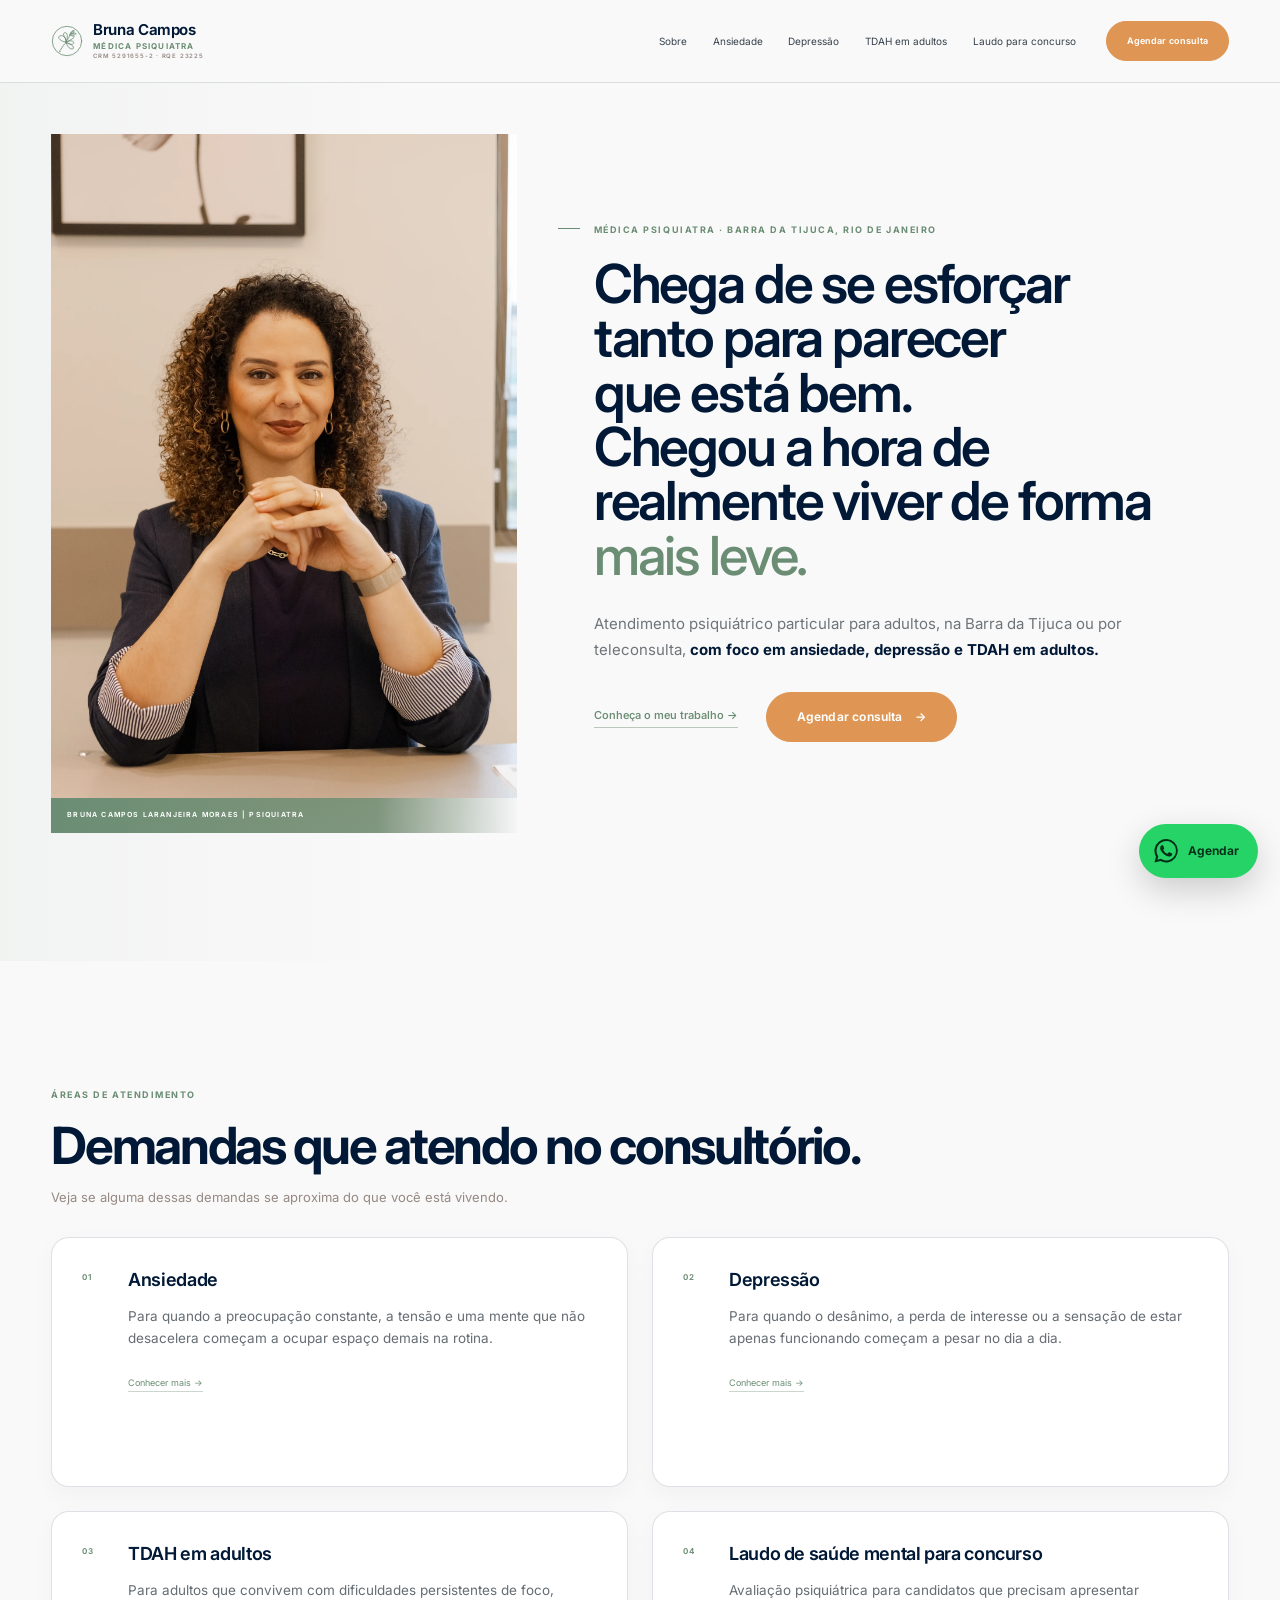
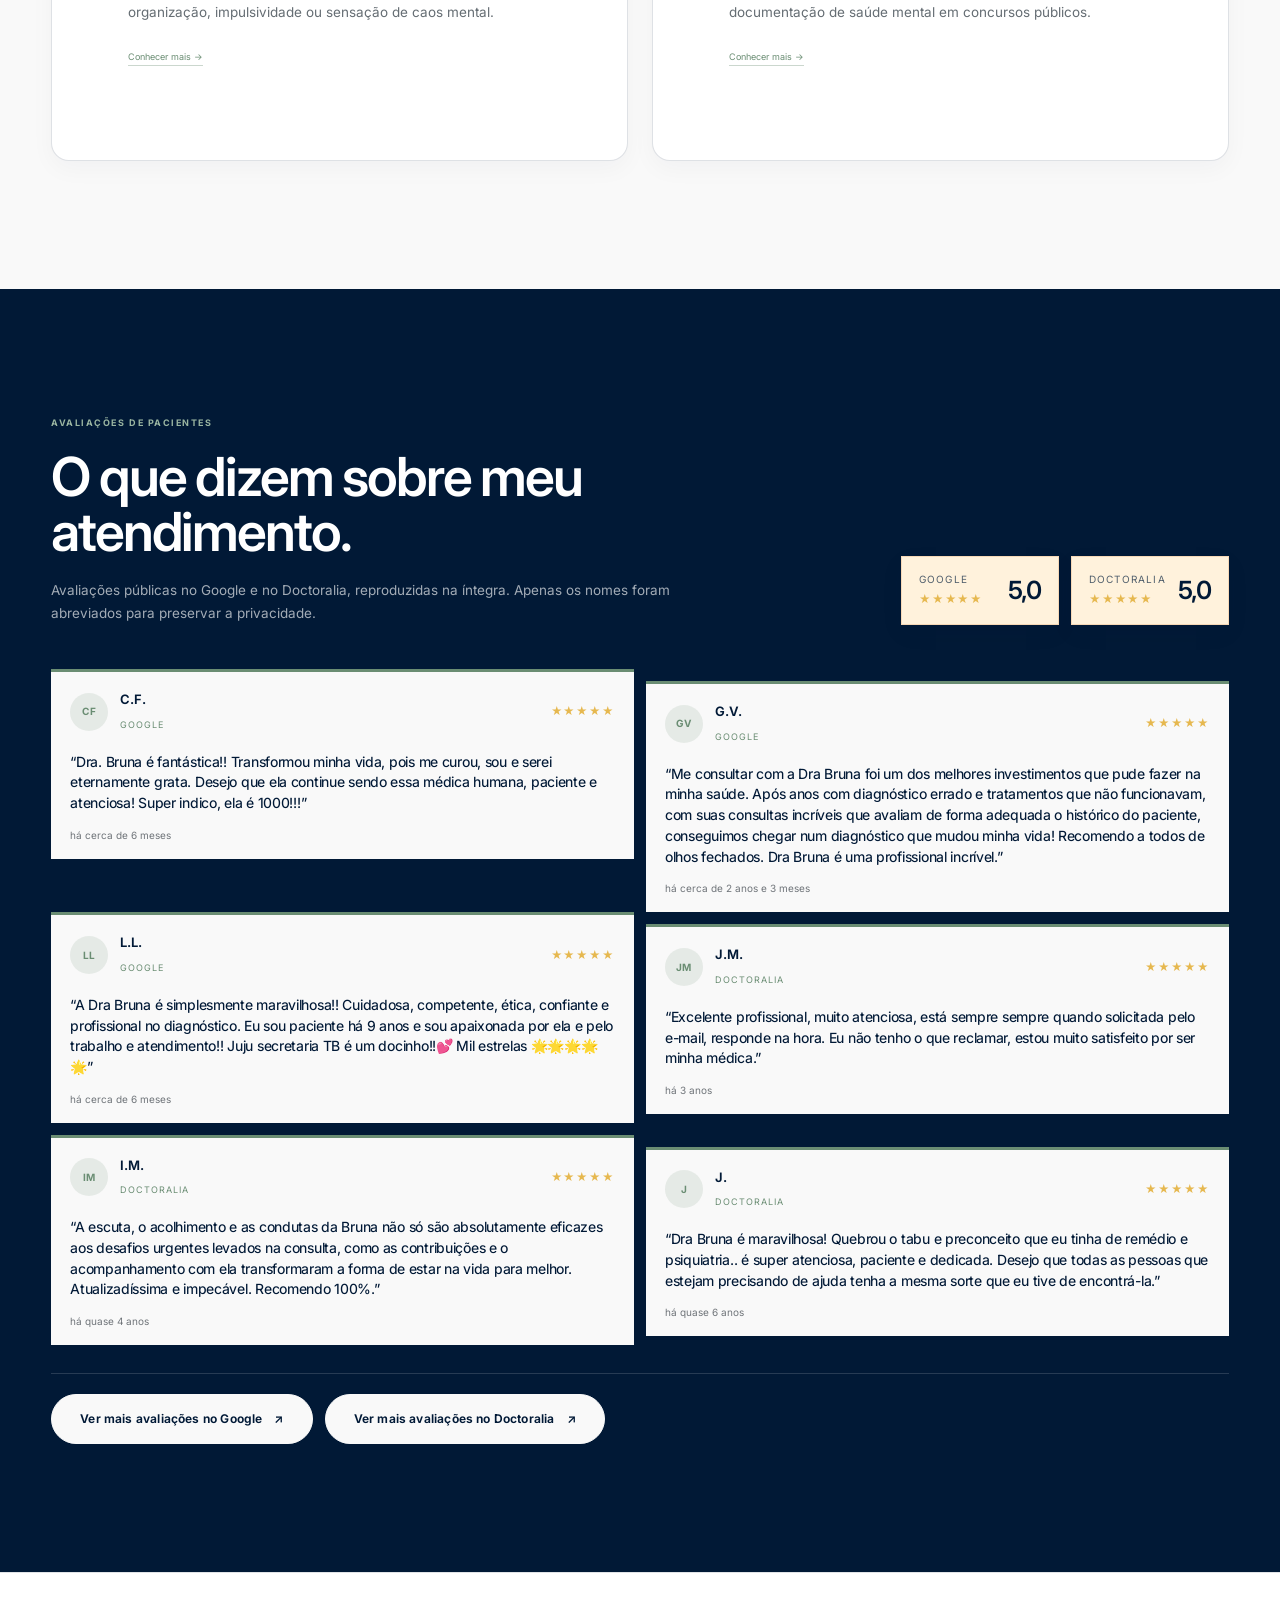
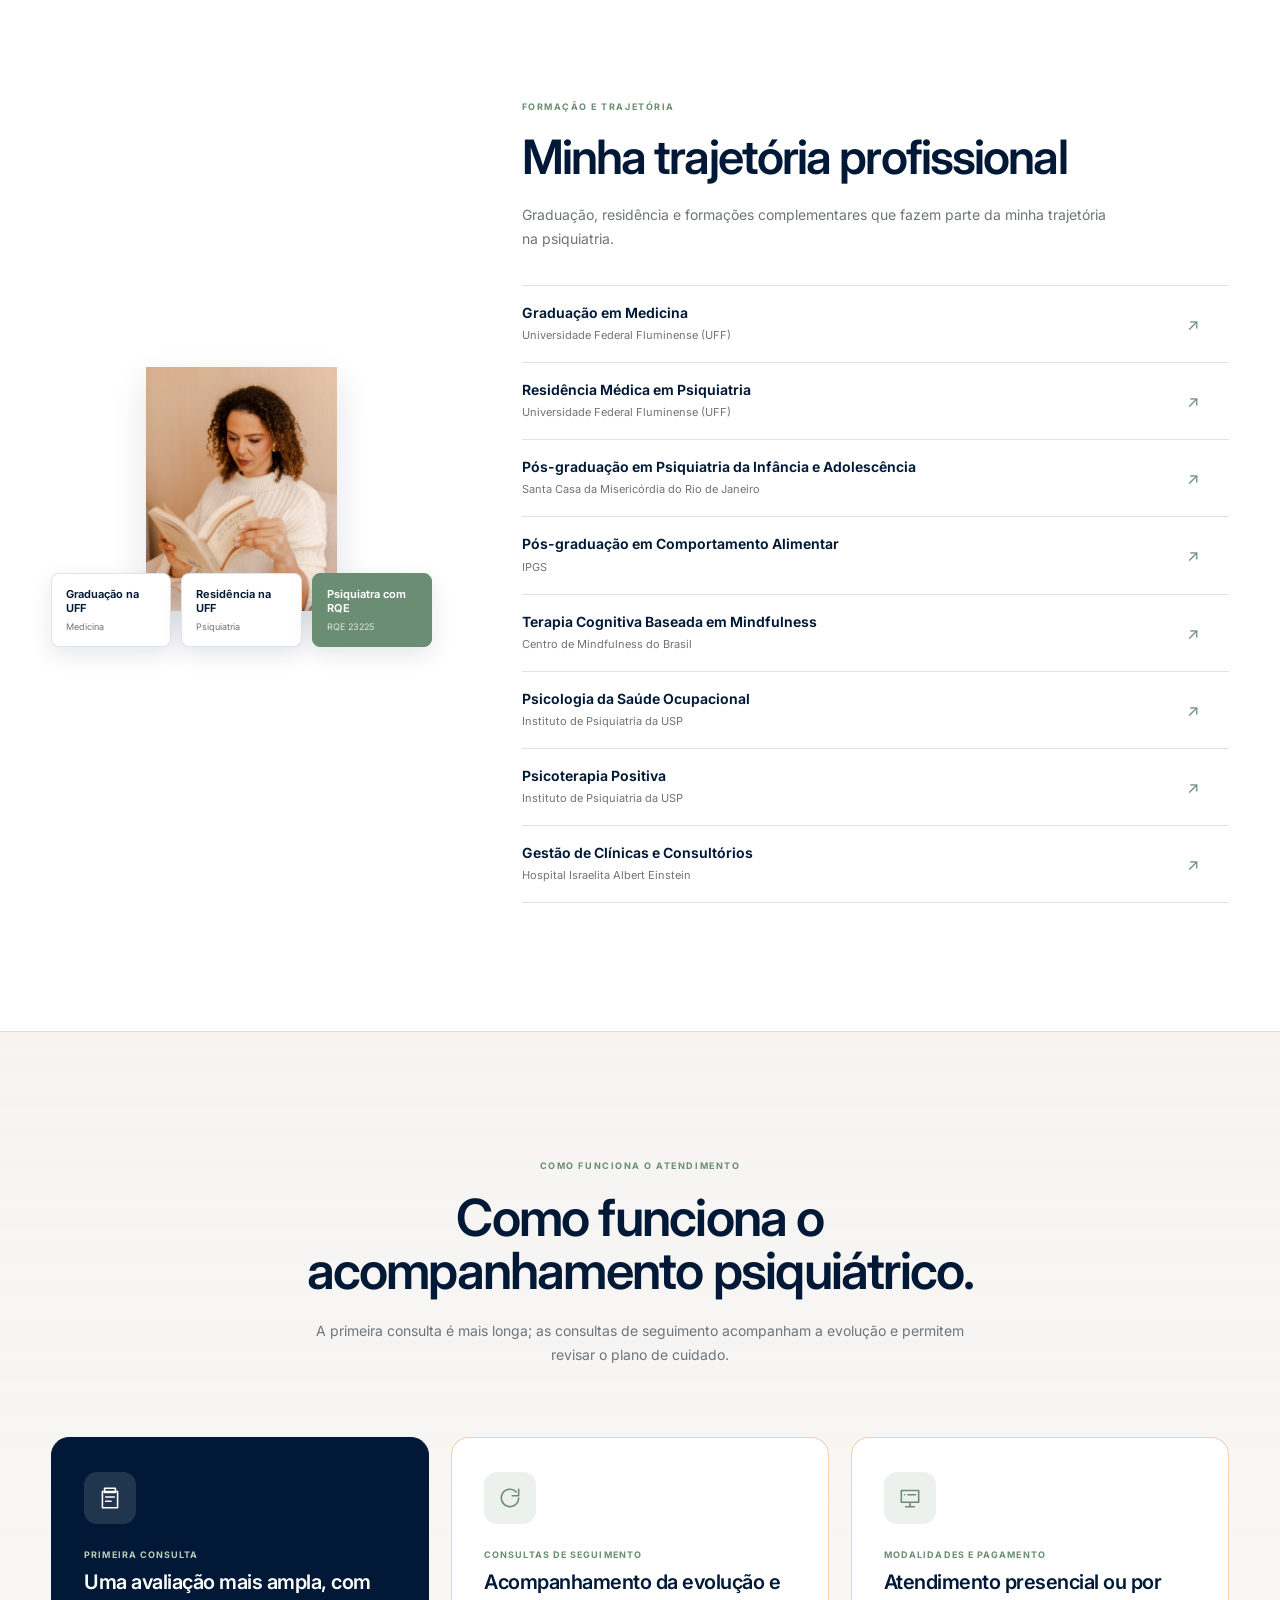
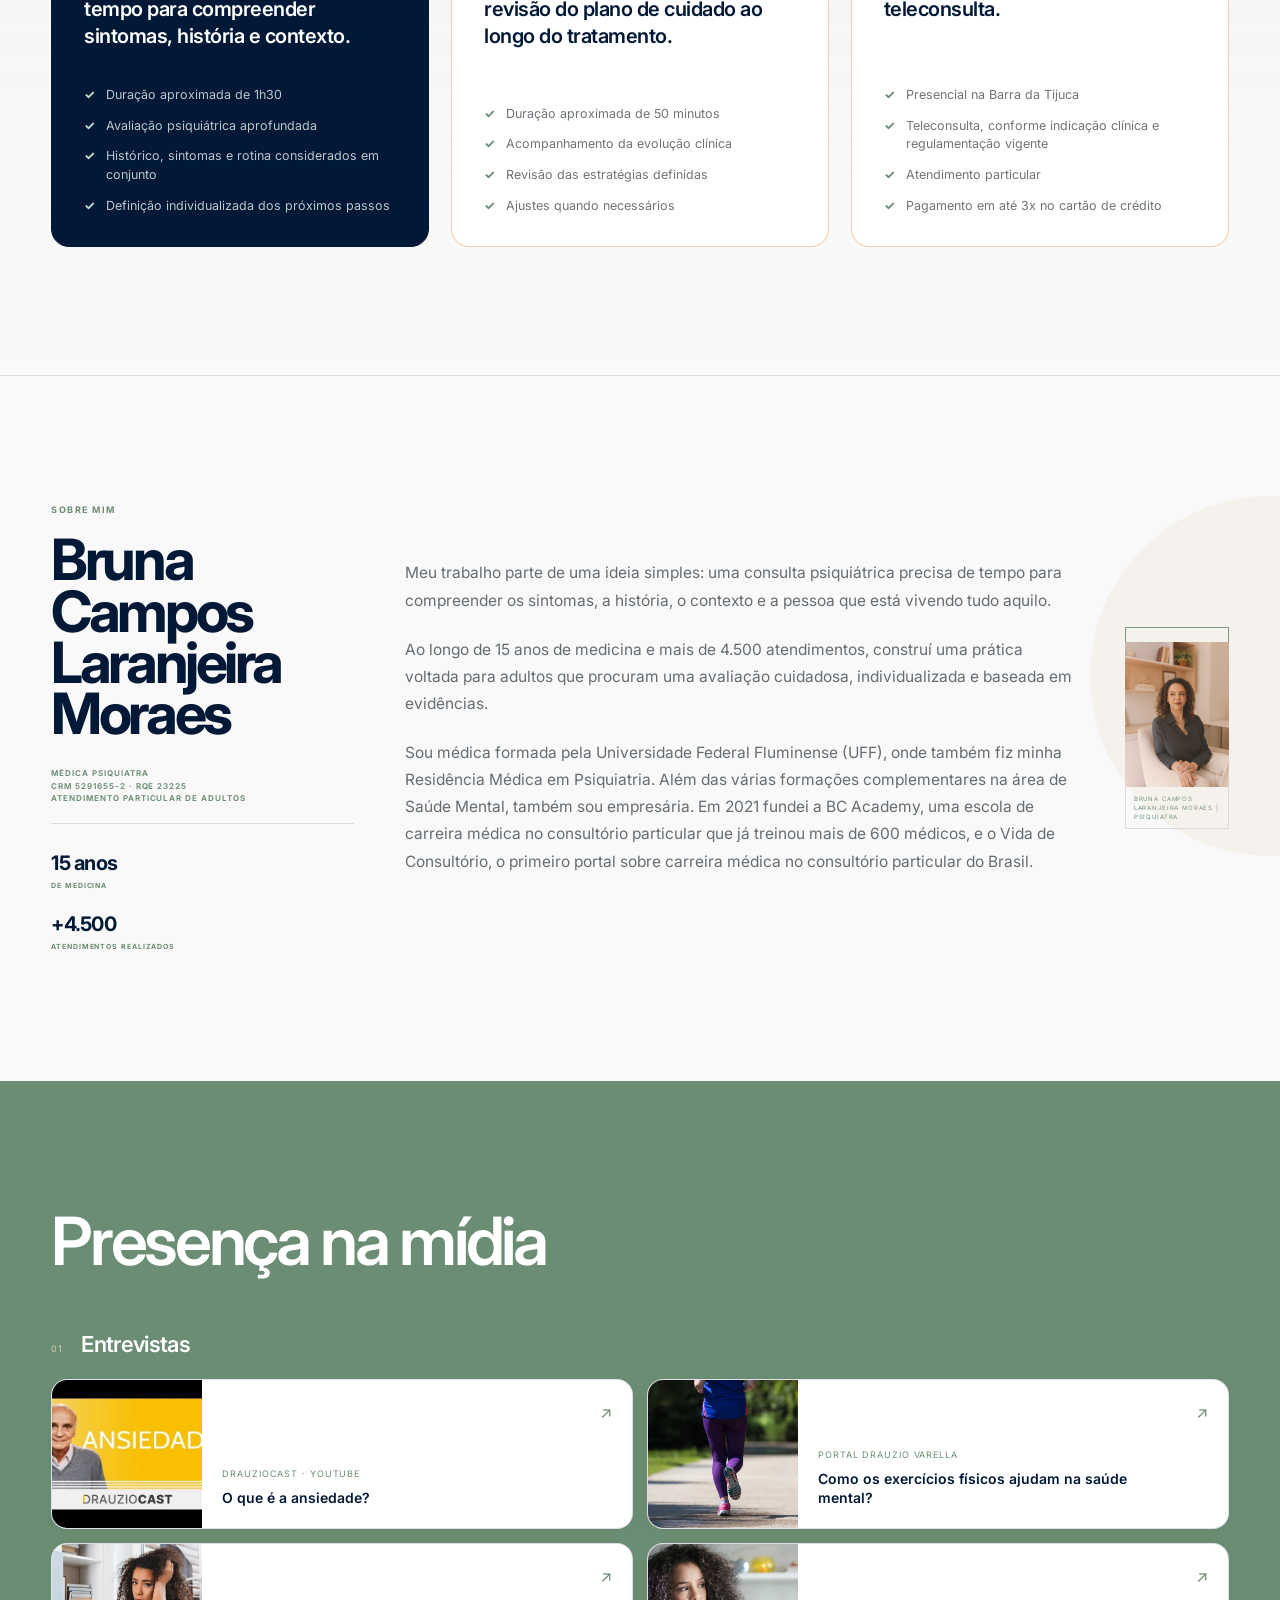
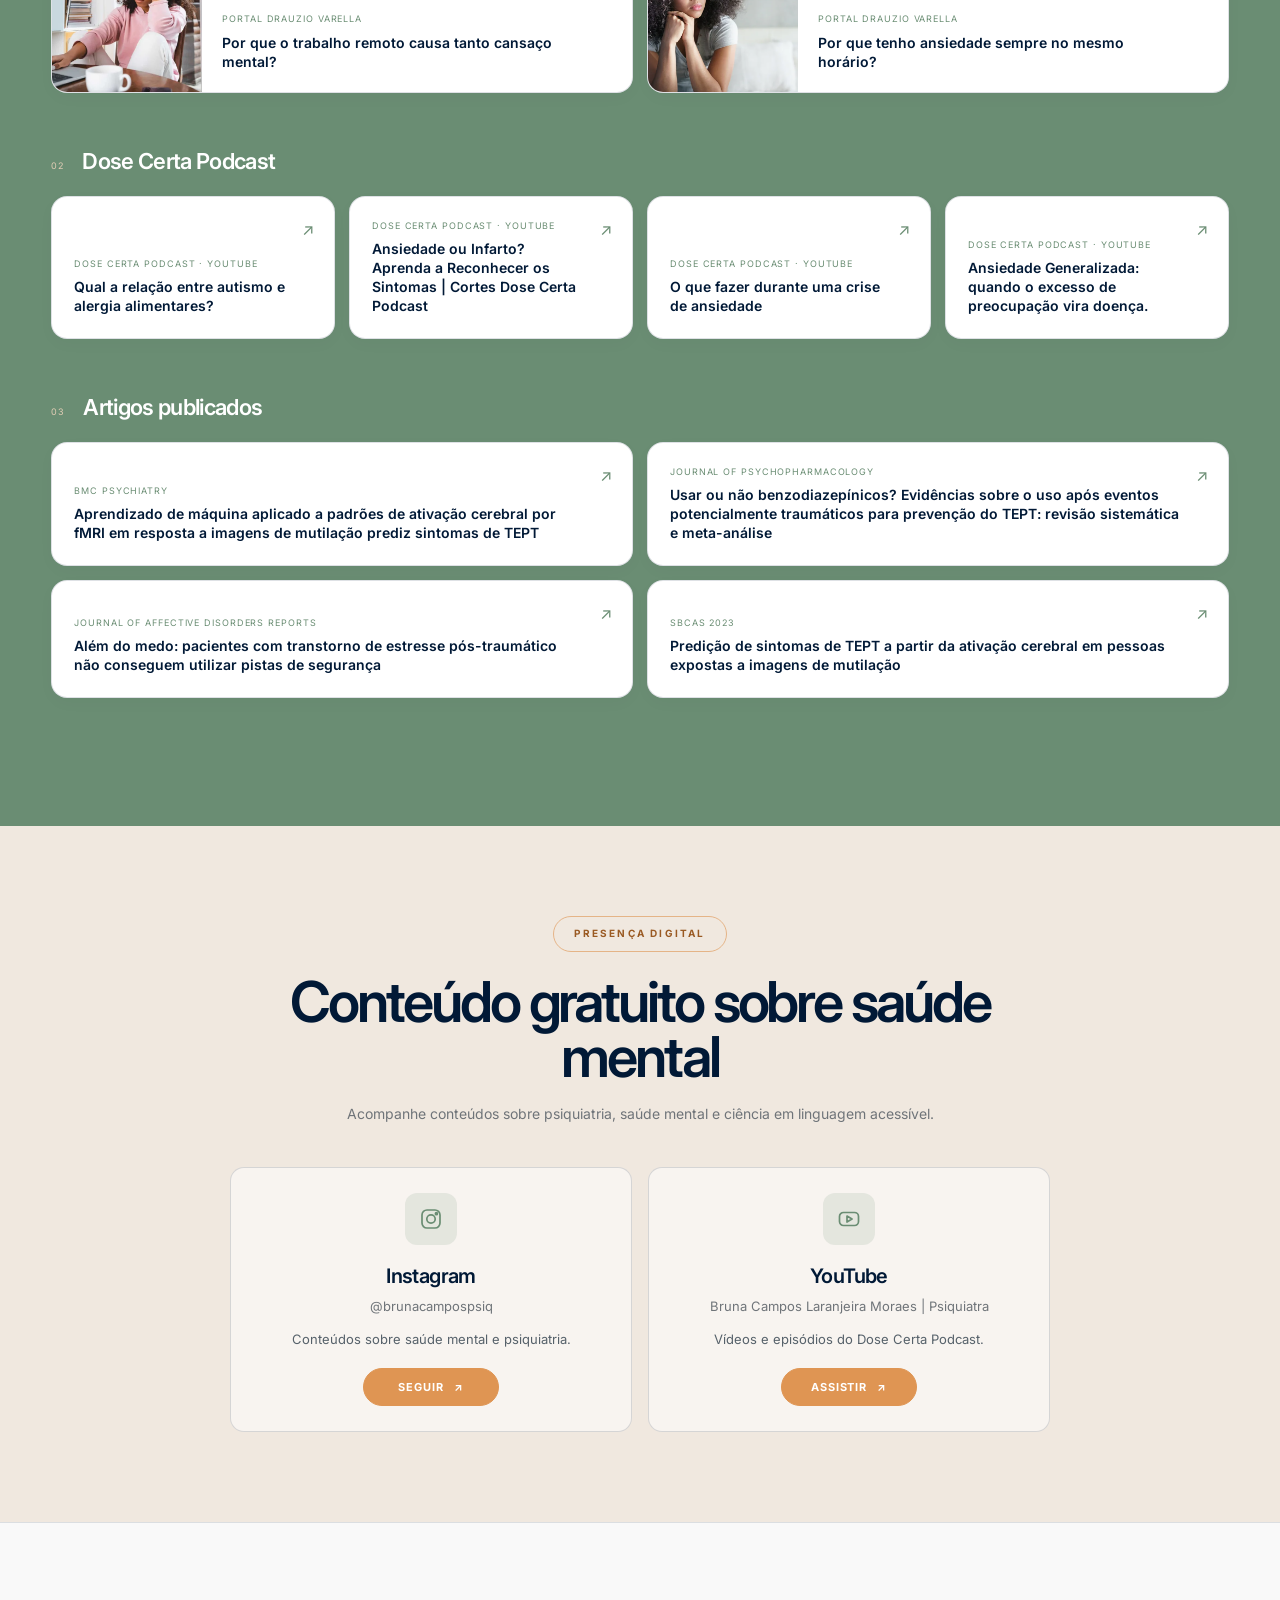
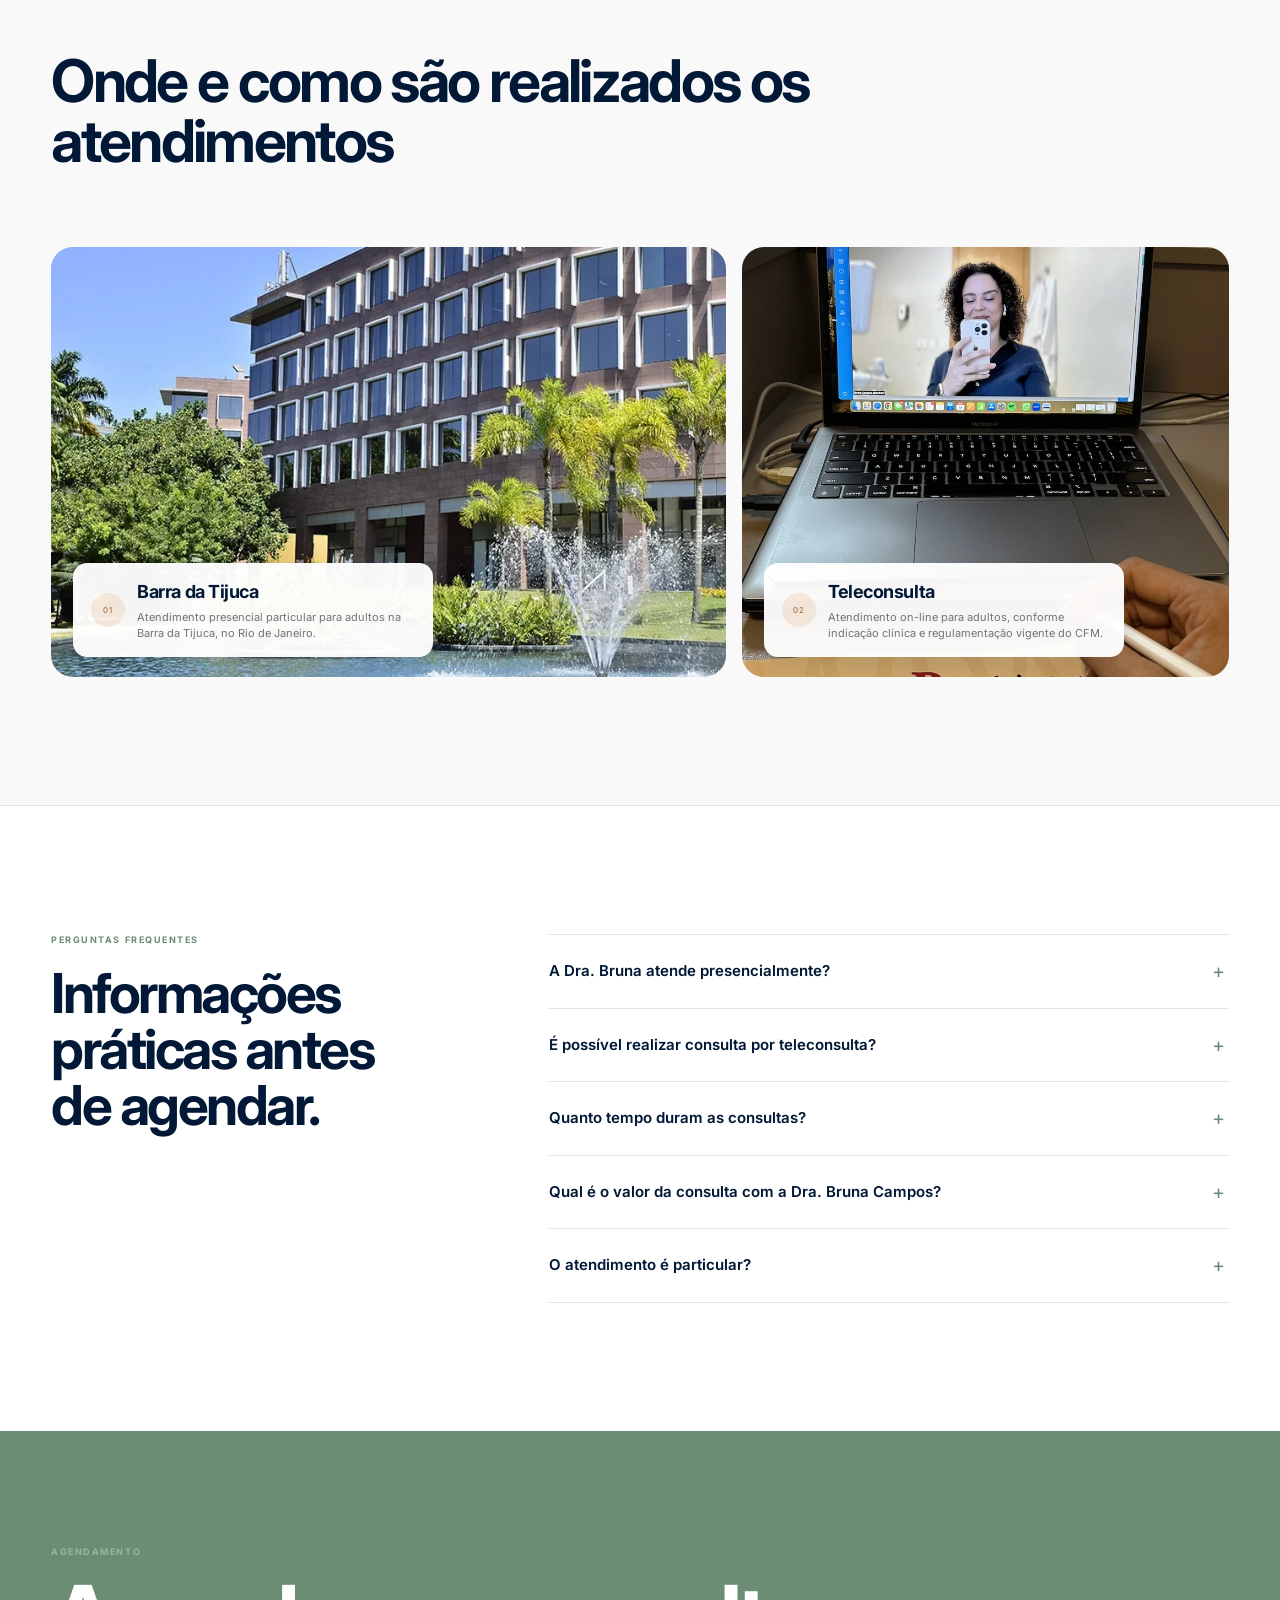
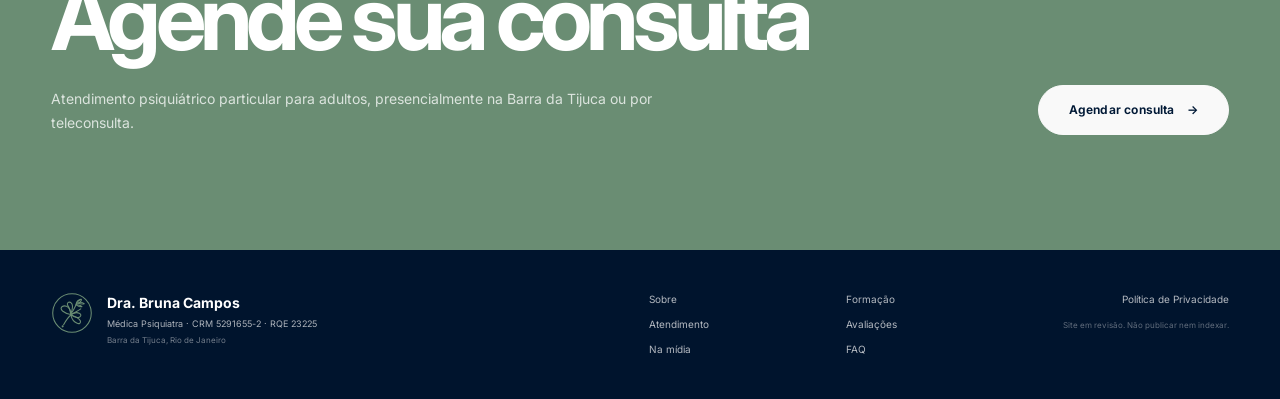
==== index.html @ 4eb50079 "Corrige cache de assets publicados" ====
<!DOCTYPE html>

<html lang="pt-BR">
<head>
<meta charset="utf-8"/>
<meta content="width=device-width, initial-scale=1" name="viewport"/>
<title>Dra. Bruna Campos | Psiquiatra na Barra da Tijuca</title>
<meta content="Atendimento psiquiátrico particular para adultos na Barra da Tijuca e por teleconsulta, com foco em ansiedade, depressão e TDAH em adultos." name="description"/>
<meta content="noindex,nofollow" name="robots"/>
<link href="https://www.brunacampospsiq.com/" rel="canonical"/>
<meta content="website" property="og:type"/>
<meta content="Dra. Bruna Campos | Psiquiatra na Barra da Tijuca" property="og:title"/>
<meta content="Atendimento psiquiátrico particular para adultos na Barra da Tijuca e por teleconsulta, com foco em ansiedade, depressão e TDAH em adultos." property="og:description"/>
<link href="https://fonts.googleapis.com" rel="preconnect"/>
<link crossorigin="" href="https://fonts.gstatic.com" rel="preconnect"/>
<link href="https://fonts.googleapis.com/css2?family=Inter:wght@400;500;550;600;650;700;750&amp;display=swap" rel="stylesheet"/>
<link href="assets/css/styles.css?v=20" rel="stylesheet"/>
<meta content="pt_BR" property="og:locale"/><meta content="https://www.brunacampospsiq.com/" property="og:url"/><meta content="https://www.brunacampospsiq.com/assets/images/bruna-hero.webp" property="og:image"/><meta content="summary_large_image" name="twitter:card"/><meta content="Dra. Bruna Campos | Psiquiatra na Barra da Tijuca" name="twitter:title"/><meta content="Atendimento psiquiátrico particular para adultos na Barra da Tijuca e por teleconsulta, com foco em ansiedade, depressão e TDAH em adultos." name="twitter:description"/><meta content="https://www.brunacampospsiq.com/assets/images/bruna-hero.webp" name="twitter:image"/><meta content="Bruna Campos Laranjeira Moraes" name="author"/><link href="favicon.svg" rel="icon" type="image/svg+xml"/><link as="image" fetchpriority="high" href="assets/images/bruna-hero.webp" rel="preload"/><script id="site-entity-schema" type="application/ld+json">{
  "@context": "https://schema.org",
  "@graph": [
    {
      "@type": "WebSite",
      "@id": "https://www.brunacampospsiq.com/#website",
      "url": "https://www.brunacampospsiq.com/",
      "name": "Dra. Bruna Campos | Psiquiatria",
      "inLanguage": "pt-BR",
      "publisher": {
        "@id": "https://www.brunacampospsiq.com/#bruna"
      }
    },
    {
      "@type": [
        "Person",
        "Physician"
      ],
      "@id": "https://www.brunacampospsiq.com/#bruna",
      "name": "Bruna Campos Laranjeira Moraes",
      "alternateName": "Dra. Bruna Campos",
      "jobTitle": "Médica Psiquiatra",
      "medicalSpecialty": "Psychiatric",
      "areaServed": {
        "@type": "Place",
        "name": "Barra da Tijuca, Rio de Janeiro"
      },
      "alumniOf": {
        "@type": "CollegeOrUniversity",
        "name": "Universidade Federal Fluminense",
        "url": "https://www.uff.br/"
      },
      "knowsAbout": [
        "Ansiedade",
        "Depressão",
        "TDAH em adultos",
        "Psiquiatria de adultos"
      ],
      "sameAs": [
        "https://www.doctoralia.com.br/bruna-campos-2/psiquiatra/rio-de-janeiro",
        "https://www.instagram.com/brunacampospsiq/",
        "https://share.google/ED9ckal8CYqUAlG8l"
      ]
    },
    {
      "@type": "WebPage",
      "@id": "https://www.brunacampospsiq.com/#webpage",
      "url": "https://www.brunacampospsiq.com/",
      "name": "Dra. Bruna Campos | Psiquiatra na Barra da Tijuca",
      "isPartOf": {
        "@id": "https://www.brunacampospsiq.com/#website"
      },
      "about": {
        "@id": "https://www.brunacampospsiq.com/#bruna"
      },
      "inLanguage": "pt-BR"
    }
  ]
}</script></head>
<body>
<a class="skip-link" href="#conteudo">Ir para o conteúdo</a>
<header class="site-header" data-header="">
<div class="shell header-inner">
<a aria-label="Dra. Bruna Campos, início" class="brand" href="#topo">
<img alt="" aria-hidden="true" class="brand-symbol" src="assets/images/logo-bruna-campos.svg?v=20"/>
<span class="brand-copy">
<strong>Bruna Campos</strong>
<span>Médica Psiquiatra</span>
<small>CRM 5291655-2 · RQE 23225</small>
</span>
</a>
<nav aria-label="Navegação principal" class="desktop-nav">
<a href="sobre/">Sobre</a>
<a href="ansiedade/">Ansiedade</a>
<a href="depressao/">Depressão</a>
<a href="#tdah">TDAH em adultos</a>
<a href="laudo-saude-mental-concurso/">Laudo para concurso</a>
</nav>
<a class="button button-small header-cta" href="https://wa.me/5521999131898?text=Ol%C3%A1%2C%20gostaria%20de%20informa%C3%A7%C3%B5es%20sobre%20agendamento%20de%20consulta%20com%20a%20Dra.%20Bruna%20Campos." rel="noopener noreferrer" target="_blank">Agendar consulta</a>
<button aria-controls="mobile-menu" aria-expanded="false" aria-label="Abrir menu" class="menu-toggle" data-menu-toggle="" type="button">
<span></span><span></span>
</button>
</div>
<nav aria-label="Navegação mobile" class="mobile-menu" data-mobile-menu="" hidden="" id="mobile-menu">
<a href="sobre/">Sobre</a>
<a href="ansiedade/">Ansiedade</a>
<a href="depressao/">Depressão</a>
<a href="#tdah">TDAH em adultos</a>
<a href="laudo-saude-mental-concurso/">Laudo para concurso</a>
<a class="button" href="https://wa.me/5521999131898?text=Ol%C3%A1%2C%20gostaria%20de%20informa%C3%A7%C3%B5es%20sobre%20agendamento%20de%20consulta%20com%20a%20Dra.%20Bruna%20Campos." rel="noopener noreferrer" target="_blank">Agendar consulta</a>
</nav>
</header>
<main id="conteudo">
<section aria-labelledby="hero-title" class="hero" id="topo">
<div class="shell hero-grid">
<figure class="hero-photo-wrap">
<img alt="Dra. Bruna Campos em retrato profissional" class="hero-photo" decoding="async" fetchpriority="high" height="2400" src="assets/images/bruna-hero.webp" width="1600"/>
<figcaption class="photo-signature">Bruna Campos Laranjeira Moraes | Psiquiatra</figcaption>
</figure>
<div class="hero-copy">
<p class="eyebrow"><span></span>Médica psiquiatra · Barra da Tijuca, Rio de Janeiro</p>
<h1 id="hero-title">
            Chega de se esforçar tanto para parecer que está bem.<br/>
            Chegou a hora de realmente viver de forma <em>mais leve.</em>
</h1>
<p class="hero-lead">Atendimento psiquiátrico particular para adultos, na Barra da Tijuca ou por teleconsulta, <strong>com foco em ansiedade, depressão e TDAH em adultos.</strong></p>
<div class="hero-actions">
<a class="text-link" href="sobre/">Conheça o meu trabalho <span aria-hidden="true">→</span></a>
<a class="button" href="https://wa.me/5521999131898?text=Ol%C3%A1%2C%20gostaria%20de%20informa%C3%A7%C3%B5es%20sobre%20agendamento%20de%20consulta%20com%20a%20Dra.%20Bruna%20Campos." rel="noopener noreferrer" target="_blank">Agendar consulta <span aria-hidden="true">→</span></a>
</div>
</div>
</div>
</section><section aria-labelledby="areas-title" class="areas section">
<div class="shell editorial-grid">
<div class="section-intro">
<p class="eyebrow eyebrow-compact">Áreas de atendimento</p>
<h2 id="areas-title">Demandas que atendo no consultório.</h2>
<p>Veja se alguma dessas demandas se aproxima do que você está vivendo.</p>
</div>
<div class="areas-list">
<article class="area-item" id="ansiedade">
<span class="index">01</span>
<div>
<h3>Ansiedade</h3>
<p>Para quando a preocupação constante, a tensão e uma mente que não desacelera começam a ocupar espaço demais na rotina.</p>
<a aria-label="Conhecer mais sobre ansiedade" href="ansiedade/">Conhecer mais <span aria-hidden="true">→</span></a>
</div>
</article>
<article class="area-item" id="depressao">
<span class="index">02</span>
<div>
<h3>Depressão</h3>
<p>Para quando o desânimo, a perda de interesse ou a sensação de estar apenas funcionando começam a pesar no dia a dia.</p>
<a aria-label="Conhecer mais sobre depressão" href="depressao/">Conhecer mais <span aria-hidden="true">→</span></a>
</div>
</article>
<article class="area-item" id="tdah">
<span class="index">03</span>
<div>
<h3>TDAH em adultos</h3>
<p>Para adultos que convivem com dificuldades persistentes de foco, organização, impulsividade ou sensação de caos mental.</p>
<a aria-label="Conhecer mais sobre TDAH em adultos" href="#">Conhecer mais <span aria-hidden="true">→</span></a>
</div>
</article>
<article class="area-item" id="laudo">
<span class="index">04</span>
<div>
<h3>Laudo de saúde mental para concurso</h3>
<p>Avaliação psiquiátrica para candidatos que precisam apresentar documentação de saúde mental em concursos públicos.</p>
<a aria-label="Conhecer mais sobre laudo de saúde mental para concurso" href="laudo-saude-mental-concurso/">Conhecer mais <span aria-hidden="true">→</span></a>
</div>
</article>
</div>
</div>
</section><section aria-labelledby="reviews-title" class="reviews section" id="avaliacoes">
<div class="shell">
<div class="reviews-heading">
<div>
<p class="eyebrow eyebrow-light">Avaliações de pacientes</p>
<h2 id="reviews-title">O que dizem sobre meu atendimento.</h2>
<p class="reviews-intro">Avaliações públicas no Google e no Doctoralia, reproduzidas na íntegra. Apenas os nomes foram abreviados para preservar a privacidade.</p>
</div>
<div aria-label="Avaliações nas plataformas" class="rating-summary">
<a aria-label="Ver avaliações da Dra. Bruna Campos no Google" class="rating-platform rating-platform-light" href="https://share.google/ED9ckal8CYqUAlG8l" rel="noopener noreferrer" target="_blank">
<span class="rating-platform-name">Google</span><strong>5,0</strong><span aria-label="5 de 5 estrelas" class="stars">★★★★★</span>
</a>
<a aria-label="Ver avaliações da Dra. Bruna Campos no Doctoralia" class="rating-platform rating-platform-light" href="https://www.doctoralia.com.br/bruna-campos-2/psiquiatra/rio-de-janeiro#profile-reviews" rel="noopener noreferrer" target="_blank">
<span class="rating-platform-name">Doctoralia</span><strong>5,0</strong><span aria-label="5 de 5 estrelas" class="stars">★★★★★</span>
</a>
</div>
</div>
<div aria-label="Depoimentos selecionados" class="review-cards review-cards-natural">
<article class="review-card review-card-natural">
<header class="review-card-head"><div class="review-avatar">CF</div><div><strong>C.F.</strong><a class="review-source-link" href="https://share.google/ED9ckal8CYqUAlG8l" rel="noopener noreferrer" target="_blank">Google</a></div><span class="stars review-stars">★★★★★</span></header>
<blockquote>“Dra. Bruna é fantástica!! Transformou minha vida, pois me curou, sou e serei eternamente grata. Desejo que ela continue sendo essa médica humana, paciente e atenciosa! Super indico, ela é 1000!!!”</blockquote>
<time data-approximate="true" data-relative-date="" datetime="2026-05-26">há cerca de 3 meses</time>
</article>
<article class="review-card review-card-natural">
<header class="review-card-head"><div class="review-avatar">GV</div><div><strong>G.V.</strong><a class="review-source-link" href="https://share.google/ED9ckal8CYqUAlG8l" rel="noopener noreferrer" target="_blank">Google</a></div><span class="stars review-stars">★★★★★</span></header>
<blockquote>“Me consultar com a Dra Bruna foi um dos melhores investimentos que pude fazer na minha saúde. Após anos com diagnóstico errado e tratamentos que não funcionavam, com suas consultas incríveis que avaliam de forma adequada o histórico do paciente, conseguimos chegar num diagnóstico que mudou minha vida! Recomendo a todos de olhos fechados. Dra Bruna é uma profissional incrível.”</blockquote>
<time data-approximate="true" data-relative-date="" datetime="2024-08-26">há cerca de 2 anos</time>
</article>
<article class="review-card review-card-natural">
<header class="review-card-head"><div class="review-avatar">LL</div><div><strong>L.L.</strong><a class="review-source-link" href="https://share.google/ED9ckal8CYqUAlG8l" rel="noopener noreferrer" target="_blank">Google</a></div><span class="stars review-stars">★★★★★</span></header>
<blockquote>“A Dra Bruna é simplesmente maravilhosa!! Cuidadosa, competente, ética, confiante e profissional no diagnóstico. Eu sou paciente há 9 anos e sou apaixonada por ela e pelo trabalho e atendimento!! Juju secretaria TB é um docinho!!💕 Mil estrelas 🌟🌟🌟🌟🌟”</blockquote>
<time data-approximate="true" data-relative-date="" datetime="2026-05-26">há cerca de 3 meses</time>
</article>
<article class="review-card review-card-natural">
<header class="review-card-head"><div class="review-avatar">JM</div><div><strong>J.M.</strong><a class="review-source-link" href="https://www.doctoralia.com.br/bruna-campos-2/psiquiatra/rio-de-janeiro#profile-reviews" rel="noopener noreferrer" target="_blank">Doctoralia</a></div><span class="stars review-stars">★★★★★</span></header>
<blockquote>“Excelente profissional, muito atenciosa, está sempre sempre quando solicitada pelo e-mail, responde na hora. Eu não tenho o que reclamar, estou muito satisfeito por ser minha médica.”</blockquote>
<time data-relative-date="" datetime="2023-11-10">10 de novembro de 2023</time>
</article>
<article class="review-card review-card-natural">
<header class="review-card-head"><div class="review-avatar">IM</div><div><strong>I.M.</strong><a class="review-source-link" href="https://www.doctoralia.com.br/bruna-campos-2/psiquiatra/rio-de-janeiro#profile-reviews" rel="noopener noreferrer" target="_blank">Doctoralia</a></div><span class="stars review-stars">★★★★★</span></header>
<blockquote>“A escuta, o acolhimento e as condutas da Bruna não só são absolutamente eficazes aos desafios urgentes levados na consulta, como as contribuições e o acompanhamento com ela transformaram a forma de estar na vida para melhor. Atualizadíssima e impecável. Recomendo 100%.”</blockquote>
<time data-relative-date="" datetime="2023-01-14">14 de janeiro de 2023</time>
</article>
<article class="review-card review-card-natural">
<header class="review-card-head"><div class="review-avatar">J</div><div><strong>J.</strong><a class="review-source-link" href="https://www.doctoralia.com.br/bruna-campos-2/psiquiatra/rio-de-janeiro#profile-reviews" rel="noopener noreferrer" target="_blank">Doctoralia</a></div><span class="stars review-stars">★★★★★</span></header>
<blockquote>“Dra Bruna é maravilhosa! Quebrou o tabu e preconceito que eu tinha de remédio e psiquiatria.. é super atenciosa, paciente e dedicada. Desejo que todas as pessoas que estejam precisando de ajuda tenha a mesma sorte que eu tive de encontrá-la.”</blockquote>
<time data-relative-date="" datetime="2021-01-08">8 de janeiro de 2021</time>
</article>
</div>
<div class="reviews-more reviews-actions"><a class="button reviews-button" href="https://share.google/ED9ckal8CYqUAlG8l" rel="noopener noreferrer" target="_blank">Ver mais avaliações no Google <span aria-hidden="true">↗</span></a><a class="button reviews-button" href="https://www.doctoralia.com.br/bruna-campos-2/psiquiatra/rio-de-janeiro#profile-reviews" rel="noopener noreferrer" target="_blank">Ver mais avaliações no Doctoralia <span aria-hidden="true">↗</span></a></div>
</div>
</section><section aria-labelledby="formation-title" class="formation section" id="formacao">
<div class="shell formation-profile-grid">
<div class="formation-visual">
<figure class="formation-photo-frame">
<img alt="Dra. Bruna Campos lendo um livro" class="formation-photo" decoding="async" height="2400" loading="lazy" src="assets/images/bruna-formacao.webp" width="1600"/>
</figure>
<div aria-label="Principais credenciais" class="formation-badges">
<a class="formation-badge" href="https://www.uff.br/" rel="noopener noreferrer" target="_blank">
<strong>Graduação na UFF</strong><span>Medicina</span>
</a>
<a class="formation-badge" href="https://www.uff.br/" rel="noopener noreferrer" target="_blank">
<strong>Residência na UFF</strong><span>Psiquiatria</span>
</a>
<div class="formation-badge formation-badge-accent">
<strong>Psiquiatra com RQE</strong><span>RQE 23225</span>
</div>
</div>
</div>
<div class="formation-content">
<p class="eyebrow eyebrow-compact">Formação e trajetória</p>
<h2 id="formation-title">Minha trajetória profissional</h2>
<p class="formation-lead">Graduação, residência e formações complementares que fazem parte da minha trajetória na psiquiatria.</p>
<div aria-label="Formação profissional" class="formation-clean-list"><a href="https://www.uff.br/" rel="noopener noreferrer" target="_blank"><strong>Graduação em Medicina</strong><span>Universidade Federal Fluminense (UFF)</span><i>↗</i></a><a href="https://www.uff.br/" rel="noopener noreferrer" target="_blank"><strong>Residência Médica em Psiquiatria</strong><span>Universidade Federal Fluminense (UFF)</span><i>↗</i></a><a href="https://www.santacasadamisericordia.org/" rel="noopener noreferrer" target="_blank"><strong>Pós-graduação em Psiquiatria da Infância e Adolescência</strong><span>Santa Casa da Misericórdia do Rio de Janeiro</span><i>↗</i></a><a href="https://ipgs.com.br/" rel="noopener noreferrer" target="_blank"><strong>Pós-graduação em Comportamento Alimentar</strong><span>IPGS</span><i>↗</i></a><a href="https://www.brasilmindfulness.com/" rel="noopener noreferrer" target="_blank"><strong>Terapia Cognitiva Baseada em Mindfulness</strong><span>Centro de Mindfulness do Brasil</span><i>↗</i></a><a href="https://ipqhc.org.br/" rel="noopener noreferrer" target="_blank"><strong>Psicologia da Saúde Ocupacional</strong><span>Instituto de Psiquiatria da USP</span><i>↗</i></a><a href="https://ipqhc.org.br/" rel="noopener noreferrer" target="_blank"><strong>Psicoterapia Positiva</strong><span>Instituto de Psiquiatria da USP</span><i>↗</i></a><a href="https://ensino.einstein.br/curta-duracao/gest%C3%A3o%20clinica" rel="noopener noreferrer" target="_blank"><strong>Gestão de Clínicas e Consultórios</strong><span>Hospital Israelita Albert Einstein</span><i>↗</i></a></div>
</div>
</div>
</section><section aria-labelledby="care-title" class="care section" id="atendimento">
<div class="shell">
<div class="care-heading">
<p class="eyebrow eyebrow-compact">Como funciona o atendimento</p>
<h2 id="care-title">Como funciona o acompanhamento psiquiátrico.</h2>
<p class="care-subtitle">A primeira consulta é mais longa; as consultas de seguimento acompanham a evolução e permitem revisar o plano de cuidado.</p>
</div>
<div class="care-boxes">
<article class="care-box care-box-featured">
<div aria-hidden="true" class="care-box-icon">
<svg viewbox="0 0 24 24"><path d="M7 3h10v4H7zM5 6h14v15H5zM8 11h8M8 15h5"></path></svg>
</div>
<p class="care-kicker">Primeira consulta</p>
<h3>Uma avaliação mais ampla, com tempo para compreender sintomas, história e contexto.</h3>
<ul>
<li>Duração aproximada de 1h30</li>
<li>Avaliação psiquiátrica aprofundada</li>
<li>Histórico, sintomas e rotina considerados em conjunto</li>
<li>Definição individualizada dos próximos passos</li>
</ul>
</article>
<article class="care-box">
<div aria-hidden="true" class="care-box-icon">
<svg viewbox="0 0 24 24"><path d="M20 12a8 8 0 1 1-2.3-5.7M20 4v6h-6"></path></svg>
</div>
<p class="care-kicker">Consultas de seguimento</p>
<h3>Acompanhamento da evolução e revisão do plano de cuidado ao longo do tratamento.</h3>
<ul>
<li>Duração aproximada de 50 minutos</li>
<li>Acompanhamento da evolução clínica</li>
<li>Revisão das estratégias definidas</li>
<li>Ajustes quando necessários</li>
</ul>
</article>
<article class="care-box">
<div aria-hidden="true" class="care-box-icon">
<svg viewbox="0 0 24 24"><path d="M4 5h16v11H4zM8 20h8M12 16v4M7 9h.01M10 9h7"></path></svg>
</div>
<p class="care-kicker">Modalidades e pagamento</p>
<h3>Atendimento presencial ou por teleconsulta.</h3>
<ul>
<li>Presencial na Barra da Tijuca</li>
<li>Teleconsulta, conforme indicação clínica e regulamentação vigente</li>
<li>Atendimento particular</li>
<li>Pagamento em até 3x no cartão de crédito</li>
</ul>
</article>
</div>
</div>
</section><section aria-labelledby="about-title" class="about section" id="sobre">
<div class="shell about-grid">
<div class="about-identity">
<p class="eyebrow eyebrow-compact">Sobre mim</p>
<h2 id="about-title">Bruna Campos<br/>Laranjeira<br/>Moraes</h2>
<p class="credentials">Médica Psiquiatra<br/>CRM 5291655-2 · RQE 23225<br/>Atendimento particular de adultos</p>
<div aria-label="Dados profissionais" class="facts">
<div><strong>15 anos</strong><span>de medicina</span></div>
<div><strong>+4.500</strong><span>atendimentos realizados</span></div>
</div>
</div>
<div class="about-copy">
<p>Meu trabalho parte de uma ideia simples: uma consulta psiquiátrica precisa de tempo para compreender os sintomas, a história, o contexto e a pessoa que está vivendo tudo aquilo.</p>
<p>Ao longo de 15 anos de medicina e mais de 4.500 atendimentos, construí uma prática voltada para adultos que procuram uma avaliação cuidadosa, individualizada e baseada em evidências.</p>
<p>Sou médica formada pela Universidade Federal Fluminense (UFF), onde também fiz minha Residência Médica em Psiquiatria. Além das várias formações complementares na área de Saúde Mental, também sou empresária. Em 2021 fundei a BC Academy, uma escola de carreira médica no consultório particular que já treinou mais de 600 médicos, e o Vida de Consultório, o primeiro portal sobre carreira médica no consultório particular do Brasil.</p>
</div>
<figure class="about-photo-wrap">
<img alt="Dra. Bruna Campos em seu consultório" class="about-photo" decoding="async" height="2400" loading="lazy" src="assets/images/bruna-sobre.webp" width="1600"/>
<figcaption>Bruna Campos Laranjeira Moraes | Psiquiatra</figcaption>
</figure>
</div>
</section><section aria-labelledby="media-title" class="media section" id="midia"><div class="shell media-showcase"><div class="media-showcase-head media-showcase-head-simple"><h2 id="media-title">Presença na mídia</h2></div><div class="media-groups"><section aria-labelledby="media-1-title" class="media-group"><div class="media-group-title"><span>01</span><h3 id="media-1-title">Entrevistas</h3></div><div class="media-card-grid"><a class="media-card media-card-with-thumbnail" href="https://youtu.be/bxE9bQWkuxI?si=6CmDS2wz8oLLCxSa" rel="noopener noreferrer" target="_blank"><img alt="" class="media-card-thumbnail" decoding="async" height="360" loading="lazy" src="assets/images/media/entrevista-ansiedade-drauziocast.webp" width="480"/><span class="media-card-copy"><small>DrauzioCast · YouTube</small><strong>O que é a ansiedade?</strong></span><i>↗</i></a><a class="media-card media-card-with-thumbnail" href="https://drauziovarella.uol.com.br/atividade-fisica/como-os-exercicios-fisicos-ajudam-na-saude-mental/" rel="noopener noreferrer" target="_blank"><img alt="" class="media-card-thumbnail" decoding="async" height="540" loading="lazy" src="assets/images/media/exercicios-saude-mental.webp" width="960"/><span class="media-card-copy"><small>Portal Drauzio Varella</small><strong>Como os exercícios físicos ajudam na saúde mental?</strong></span><i>↗</i></a><a class="media-card media-card-with-thumbnail" href="https://drauziovarella.uol.com.br/psiquiatria/por-que-o-trabalho-remoto-causa-tanto-cansaco-mental/" rel="noopener noreferrer" target="_blank"><img alt="" class="media-card-thumbnail" decoding="async" height="541" loading="lazy" src="assets/images/media/trabalho-remoto-cansaco-mental.webp" width="960"/><span class="media-card-copy"><small>Portal Drauzio Varella</small><strong>Por que o trabalho remoto causa tanto cansaço mental?</strong></span><i>↗</i></a><a class="media-card media-card-with-thumbnail" href="https://drauziovarella.uol.com.br/psiquiatria/por-que-tenho-ansiedade-sempre-no-mesmo-horario/" rel="noopener noreferrer" target="_blank"><img alt="" class="media-card-thumbnail" decoding="async" height="541" loading="lazy" src="assets/images/media/ansiedade-mesmo-horario.webp" width="960"/><span class="media-card-copy"><small>Portal Drauzio Varella</small><strong>Por que tenho ansiedade sempre no mesmo horário?</strong></span><i>↗</i></a></div></section><section aria-labelledby="media-2-title" class="media-group"><div class="media-group-title"><span>02</span><h3 id="media-2-title">Dose Certa Podcast</h3></div><div class="media-card-grid media-card-grid-compact"><a class="media-card" href="https://youtu.be/vLEn7PFKUec?si=kLpV9bRPvOT8jR6u" rel="noopener noreferrer" target="_blank"><small>Dose Certa Podcast · YouTube</small><strong>Qual a relação entre autismo e alergia alimentares?</strong><i>↗</i></a><a class="media-card" href="https://youtu.be/tCXhEmpd8U8?si=tHDT73fZpF27fsNA" rel="noopener noreferrer" target="_blank"><small>Dose Certa Podcast · YouTube</small><strong>Ansiedade ou Infarto? Aprenda a Reconhecer os Sintomas | Cortes Dose Certa Podcast</strong><i>↗</i></a><a class="media-card" href="https://youtu.be/GvnIuOL_iJk?si=phApDFzG4a6-SuhK" rel="noopener noreferrer" target="_blank"><small>Dose Certa Podcast · YouTube</small><strong>O que fazer durante uma crise de ansiedade</strong><i>↗</i></a><a class="media-card" href="https://youtu.be/VIN0CXYW4FI?si=9HJpKqFYx_YxTQmq" rel="noopener noreferrer" target="_blank"><small>Dose Certa Podcast · YouTube</small><strong>Ansiedade Generalizada: quando o excesso de preocupação vira doença.</strong><i>↗</i></a></div></section><section aria-labelledby="media-3-title" class="media-group"><div class="media-group-title"><span>03</span><h3 id="media-3-title">Artigos publicados</h3></div><div class="media-card-grid"><a class="media-card" href="https://link.springer.com/article/10.1186/s12888-023-05220-x" rel="noopener noreferrer" target="_blank"><small>BMC Psychiatry</small><strong>Aprendizado de máquina aplicado a padrões de ativação cerebral por fMRI em resposta a imagens de mutilação prediz sintomas de TEPT</strong><i>↗</i></a><a class="media-card" href="https://journals.sagepub.com/doi/10.1177/02698811221080464" rel="noopener noreferrer" target="_blank"><small>Journal of Psychopharmacology</small><strong>Usar ou não benzodiazepínicos? Evidências sobre o uso após eventos potencialmente traumáticos para prevenção do TEPT: revisão sistemática e meta-análise</strong><i>↗</i></a><a class="media-card" href="https://doaj.org/article/1ec3c5ea6bf4475896d08342836b8876" rel="noopener noreferrer" target="_blank"><small>Journal of Affective Disorders Reports</small><strong>Além do medo: pacientes com transtorno de estresse pós-traumático não conseguem utilizar pistas de segurança</strong><i>↗</i></a><a class="media-card" href="https://sol.sbc.org.br/index.php/sbcas/article/download/25287/25108/" rel="noopener noreferrer" target="_blank"><small>SBCAS 2023</small><strong>Predição de sintomas de TEPT a partir da ativação cerebral em pessoas expostas a imagens de mutilação</strong><i>↗</i></a></div></section></div></div></section><section aria-labelledby="digital-title" class="digital section" id="presenca-digital">
<div class="shell digital-shell">
<div class="digital-heading">
<p class="digital-eyebrow">Presença digital</p>
<h2 id="digital-title">Conteúdo gratuito sobre saúde mental</h2>
<p>Acompanhe conteúdos sobre psiquiatria, saúde mental e ciência em linguagem acessível.</p>
</div>
<div class="digital-cards">
<a aria-label="Acompanhar Dra. Bruna Campos no Instagram" class="digital-card" href="https://www.instagram.com/brunacampospsiq/" rel="noopener noreferrer" target="_blank">
<span aria-hidden="true" class="digital-icon">
<svg viewbox="0 0 24 24"><rect height="18" rx="5" width="18" x="3" y="3"></rect><circle cx="12" cy="12" r="4.2"></circle><circle cx="17.4" cy="6.7" r="1"></circle></svg>
</span>
<strong>Instagram</strong>
<span>@brunacampospsiq</span>
<p>Conteúdos sobre saúde mental e psiquiatria.</p>
<b>Seguir <i>↗</i></b>
</a>
<a aria-label="Assistir Dra. Bruna Campos no YouTube" class="digital-card" href="https://youtu.be/vLEn7PFKUec?si=kLpV9bRPvOT8jR6u" rel="noopener noreferrer" target="_blank">
<span aria-hidden="true" class="digital-icon">
<svg viewbox="0 0 24 24"><rect height="13" rx="4" width="19" x="2.5" y="5.5"></rect><path d="M10 9l5 3-5 3z"></path></svg>
</span>
<strong>YouTube</strong>
<span>Bruna Campos Laranjeira Moraes | Psiquiatra</span>
<p>Vídeos e episódios do Dose Certa Podcast.</p>
<b>Assistir <i>↗</i></b>
</a>
</div>
</div>
</section><section aria-labelledby="modalities-title" class="modalities section" id="modalidades">
<div class="shell modalities-grid">
<div class="modalities-heading"><h2 class="section-display-title" id="modalities-title">Onde e como são realizados os atendimentos</h2></div>
<div class="modality-panels">
<article>
<img alt="Fachada do local de atendimento presencial na Barra da Tijuca" class="modality-photo" decoding="async" height="600" loading="lazy" src="assets/images/atendimento-barra.webp" width="800"/>
<div class="modality-caption">
<span class="modality-index">01</span>
<div>
<h3>Barra da Tijuca</h3>
<p>Atendimento presencial particular para adultos na Barra da Tijuca, no Rio de Janeiro.</p>
</div>
</div>
</article>
<article class="modality-panel-accent">
<img alt="Contexto de teleconsulta com atendimento por videochamada" class="modality-photo modality-photo-portrait" decoding="async" height="1308" loading="lazy" src="assets/images/atendimento-teleconsulta.webp" width="898"/>
<div class="modality-caption">
<span class="modality-index">02</span>
<div>
<h3>Teleconsulta</h3>
<p>Atendimento on-line para adultos, conforme indicação clínica e regulamentação vigente do CFM.</p>
</div>
</div>
</article>
</div>
</div>
</section><section aria-labelledby="faq-title" class="faq section" id="faq">
<div class="shell faq-grid">
<div class="faq-intro">
<p class="eyebrow eyebrow-compact">Perguntas frequentes</p>
<h2 id="faq-title">Informações práticas antes de agendar.</h2>
</div>
<div class="faq-list">
<details>
<summary>A Dra. Bruna atende presencialmente?</summary>
<p>Sim. O atendimento presencial é realizado na Barra da Tijuca, no Rio de Janeiro.</p>
</details>
<details>
<summary>É possível realizar consulta por teleconsulta?</summary>
<p>Sim. Há atendimento por teleconsulta, conforme indicação clínica e regulamentação vigente do CFM.</p>
</details>
<details>
<summary>Quanto tempo duram as consultas?</summary>
<p>A primeira consulta tem duração aproximada de 1h30. As consultas de seguimento têm duração aproximada de 50 minutos.</p>
</details>
<details>
<summary>Qual é o valor da consulta com a Dra. Bruna Campos?</summary>
<p>A primeira consulta tem o valor de R$ 1.100 e as consultas de seguimento, R$ 850. O pagamento pode ser realizado em até 3x no cartão de crédito.</p>
</details>
<details>
<summary>O atendimento é particular?</summary>
<p>Sim. Os atendimentos são apenas particulares. A Dra. Bruna é psiquiatra com mais de 15 anos de experiência, formada pela Universidade Federal Fluminense. As consultas são longas, com tempo necessário para ela entender todo o seu problema, ver os seus exames mais recentes, examinar com calma e avaliar a melhor conduta possível. E para conseguir manter essa qualidade de atendimento, com o tempo e atenção necessários para cada paciente, a Dra. Bruna não atende por plano de saúde. Mesmo assim, muitos pacientes fazem questão de serem atendidos por ela e, depois, solicitam reembolso junto ao plano.</p>
</details>
</div>
</div>
</section><section aria-labelledby="final-cta-title" class="final-cta" id="agendamento">
<div class="shell final-cta-grid">
<div>
<p class="eyebrow eyebrow-light">Agendamento</p>
<h2 id="final-cta-title">Agende sua consulta</h2>
<p>Atendimento psiquiátrico particular para adultos, presencialmente na Barra da Tijuca ou por teleconsulta.</p>
</div>
<div class="final-cta-action">
<a class="button button-inverse" href="https://wa.me/5521999131898?text=Ol%C3%A1%2C%20gostaria%20de%20informa%C3%A7%C3%B5es%20sobre%20agendamento%20de%20consulta%20com%20a%20Dra.%20Bruna%20Campos." rel="noopener noreferrer" target="_blank">Agendar consulta <span aria-hidden="true">→</span></a>

</div>
</div>
</section></main>
<footer class="site-footer">
<div class="shell footer-grid">
<div class="footer-brand">
<img alt="" aria-hidden="true" class="footer-brand-symbol" src="assets/images/logo-bruna-campos.svg?v=20"/>
<div>
<strong>Dra. Bruna Campos</strong>
<span>Médica Psiquiatra · CRM 5291655-2 · RQE 23225</span>
<small>Barra da Tijuca, Rio de Janeiro</small>
</div>
</div>
<nav aria-label="Links do rodapé">
<a href="sobre/">Sobre</a>
<a href="#formacao">Formação</a>
<a href="#atendimento">Atendimento</a>
<a href="#avaliacoes">Avaliações</a>
<a href="#midia">Na mídia</a>
<a href="#faq">FAQ</a>
</nav>
<div class="footer-meta">
<a data-placeholder-link="" href="#">Política de Privacidade</a>
<span>Site em revisão. Não publicar nem indexar.</span>
</div>
</div>
</footer><a aria-label="Agendar consulta pelo WhatsApp" class="floating-whatsapp" href="https://wa.me/5521999131898?text=Ol%C3%A1%2C%20gostaria%20de%20informa%C3%A7%C3%B5es%20sobre%20agendamento%20de%20consulta%20com%20a%20Dra.%20Bruna%20Campos." rel="noopener noreferrer" target="_blank" title="Agendar consulta pelo WhatsApp"><svg aria-hidden="true" viewbox="0 0 24 24"><path d="M20.5 3.5A11.75 11.75 0 0 0 2.02 17.67L.5 23.5l5.98-1.47A11.76 11.76 0 0 0 20.5 3.5Zm-8.3 17.9a9.7 9.7 0 0 1-4.94-1.36l-.35-.2-3.55.87.94-3.46-.23-.36a9.68 9.68 0 1 1 8.13 4.51Zm5.3-7.23c-.29-.15-1.72-.85-1.99-.95-.27-.1-.47-.15-.67.15-.2.29-.77.95-.94 1.14-.17.2-.35.22-.64.07-.29-.14-1.23-.45-2.34-1.45a8.8 8.8 0 0 1-1.62-2.02c-.17-.29-.02-.45.13-.59.13-.13.29-.34.44-.51.15-.17.2-.29.29-.49.1-.19.05-.36-.02-.51-.08-.15-.67-1.6-.92-2.2-.24-.58-.49-.5-.67-.51h-.57c-.2 0-.52.07-.79.36-.27.29-1.04 1.02-1.04 2.48s1.07 2.87 1.22 3.07c.15.19 2.1 3.2 5.08 4.48.71.3 1.26.49 1.69.63.71.23 1.36.19 1.87.12.57-.08 1.72-.7 1.96-1.38.25-.68.25-1.26.17-1.38-.07-.12-.27-.19-.56-.34Z"></path></svg><span>Agendar</span></a>
<script src="assets/js/main.js"></script><!-- Revisar compliance CFM antes da publicação: alguns depoimentos contêm alegações de resultado em linguagem espontânea do paciente. -->
</body>
</html>
---- assets/css/styles.css ----
:root {
  --ink: #011936;
  --green: #6A8D73;
  --orange: #DF9553;
  --grey: #968984;
  --almond: #E1CDB5;
  --paper: #F9F9F9;
  --white: #ffffff;
  --line: rgba(1, 25, 54, .12);
  --muted: #6f7479;
  --shell: 1180px;
  --pad: clamp(20px, 4vw, 54px);
  --section: clamp(88px, 10vw, 150px);
}

* { box-sizing: border-box; }
html { scroll-behavior: smooth; }
body {
  margin: 0;
  background: var(--paper);
  color: var(--ink);
  font-family: Inter, ui-sans-serif, system-ui, -apple-system, BlinkMacSystemFont, "Segoe UI", sans-serif;
  line-height: 1.5;
  -webkit-font-smoothing: antialiased;
}
img { display: block; max-width: 100%; }
a { color: inherit; }
button, input, textarea, select { font: inherit; }

.skip-link {
  position: fixed;
  top: 12px;
  left: 12px;
  z-index: 9999;
  transform: translateY(-160%);
  background: var(--ink);
  color: #fff;
  padding: 10px 14px;
  text-decoration: none;
}
.skip-link:focus { transform: translateY(0); }

.shell {
  width: min(calc(100% - (var(--pad) * 2)), var(--shell));
  margin-inline: auto;
}

.site-header {
  position: sticky;
  top: 0;
  z-index: 100;
  background: color-mix(in srgb, var(--paper) 94%, transparent);
  backdrop-filter: blur(12px);
  border-bottom: 1px solid var(--line);
}
.header-inner {
  min-height: 82px;
  display: grid;
  grid-template-columns: auto 1fr auto;
  align-items: center;
  gap: 30px;
}
.brand {
  display: inline-grid;
  grid-template-columns: 32px auto;
  gap: 10px;
  align-items: center;
  text-decoration: none;
}
.monogram {
  width: 32px;
  height: 32px;
  display: grid;
  place-items: center;
  border: 1px solid var(--line);
  background: var(--white);
  font-size: 10px;
  letter-spacing: .02em;
}
.brand-copy { display: grid; line-height: 1.05; }
.brand-copy strong { font-size: 15px; font-weight: 650; letter-spacing: -.025em; }
.brand-copy span { margin-top: 4px; color: var(--green); font-size: 8px; font-weight: 700; text-transform: uppercase; letter-spacing: .15em; }
.brand-copy small { margin-top: 3px; color: var(--grey); font-size: 6px; font-weight: 600; text-transform: uppercase; letter-spacing: .13em; }

.desktop-nav {
  justify-self: end;
  display: flex;
  gap: clamp(16px, 2vw, 28px);
  align-items: center;
}
.desktop-nav a {
  font-size: 10px;
  color: #36414c;
  text-decoration: none;
  transition: color .2s ease;
}
.desktop-nav a:hover, .desktop-nav a:focus-visible { color: var(--green); }

.button {
  display: inline-flex;
  align-items: center;
  justify-content: center;
  gap: 12px;
  min-height: 50px;
  padding: 0 30px;
  border: 1px solid var(--orange);
  border-radius: 999px;
  background: var(--orange);
  color: var(--white);
  text-decoration: none;
  font-size: 12px;
  font-weight: 650;
  letter-spacing: .015em;
  transition: transform .18s ease, background .18s ease, border-color .18s ease;
}
.button:hover { transform: translateY(-1px); background: #c97a42; border-color: #c97a42; }
.button:focus-visible, a:focus-visible, button:focus-visible { outline: 2px solid var(--orange); outline-offset: 3px; }
.button-small { min-height: 40px; padding-inline: 20px; font-size: 9px; }
.menu-toggle { display: none; }
.mobile-menu { display: none; }

.hero {
  padding: clamp(30px, 4vw, 54px) 0 clamp(80px, 10vw, 136px);
  background:
    linear-gradient(90deg, rgba(106,141,115,.055), transparent 32%),
    var(--paper);
}
.hero-grid {
  display: grid;
  grid-template-columns: minmax(300px, .88fr) minmax(430px, 1.2fr);
  gap: clamp(44px, 6vw, 92px);
  align-items: center;
}
.hero-photo-wrap {
  position: relative;
  margin: 0;
  align-self: stretch;
  min-height: 590px;
  overflow: hidden;
  background: var(--almond);
}
.hero-photo {
  width: 100%;
  height: 100%;
  object-fit: cover;
  object-position: center top;
  image-rendering: auto;
}
.photo-signature {
  position: absolute;
  left: 0;
  right: 0;
  bottom: 0;
  padding: 12px 16px;
  background: linear-gradient(90deg, var(--green), rgba(106,141,115,.78) 70%, rgba(249,249,249,.85));
  color: #fff;
  font-size: 7px;
  font-weight: 650;
  text-transform: uppercase;
  letter-spacing: .17em;
}
.hero-copy {
  position: relative;
  padding-right: clamp(0px, 2vw, 30px);
}
.hero-copy::before {
  content: "";
  position: absolute;
  left: -36px;
  top: 4px;
  width: 22px;
  height: 1px;
  background: var(--green);
}
.eyebrow {
  margin: 0 0 20px;
  color: var(--green);
  font-size: 9px;
  line-height: 1.4;
  font-weight: 700;
  text-transform: uppercase;
  letter-spacing: .17em;
}
.eyebrow-compact { margin-bottom: 18px; }
.hero h1 {
  margin: 0;
  max-width: 760px;
  font-size: clamp(36px, 4.2vw, 58px);
  line-height: 1.01;
  letter-spacing: -.04em;
  font-weight: 600;
  text-wrap: balance;
}
.hero h1 em {
  color: var(--green);
  font-style: normal;
  font-weight: 520;
}
.hero-lead {
  max-width: 620px;
  margin: 28px 0 0;
  color: #6f7479;
  font-size: 15px;
  line-height: 1.72;
}
.hero-actions {
  margin-top: 30px;
  display: flex;
  align-items: center;
  gap: 28px;
}
.text-link {
  color: var(--green);
  text-decoration: none;
  font-size: 11px;
  font-weight: 550;
  border-bottom: 1px solid rgba(106,141,115,.45);
  padding-bottom: 4px;
}

.section { padding: var(--section) 0; }
.editorial-grid {
  display: grid;
  grid-template-columns: minmax(240px, .72fr) minmax(500px, 1.28fr);
  gap: clamp(60px, 8vw, 120px);
  align-items: start;
}
.section-intro { position: sticky; top: 126px; }
.section-intro h2 {
  margin: 0;
  max-width: 300px;
  font-size: clamp(36px, 4vw, 58px);
  line-height: 1.02;
  letter-spacing: -.045em;
  font-weight: 680;
}
.section-intro > p:last-child {
  max-width: 250px;
  margin: 22px 0 0;
  color: var(--grey);
  font-size: 13px;
}
.areas-list {
  display: grid;
  grid-template-columns: repeat(2, minmax(0, 1fr));
  gap: 24px;
}
.area-item {
  display: grid;
  grid-template-columns: 30px 1fr;
  gap: 16px;
  min-height: 250px;
  padding: 30px;
  border: 1px solid rgba(1,25,54,.13);
  border-radius: 18px;
  background: #fff;
  box-shadow: 0 8px 24px rgba(1,25,54,.035);
}
.index {
  color: var(--green);
  font-size: 8px;
  font-weight: 650;
  letter-spacing: .08em;
  padding-top: 3px;
}
.area-item h3 {
  margin: 0;
  font-size: 18px;
  line-height: 1.28;
  letter-spacing: -.02em;
  font-weight: 620;
}
.area-item p {
  max-width: 580px;
  margin: 14px 0 18px;
  color: #656d73;
  font-size: 14px;
  line-height: 1.65;
}
.area-item a {
  color: var(--green);
  text-decoration: none;
  font-size: 9px;
  border-bottom: 1px solid rgba(106,141,115,.35);
  padding-bottom: 3px;
}

.about {
  position: relative;
  overflow: hidden;
  border-top: 1px solid var(--line);
}
.about::after {
  content: "";
  position: absolute;
  width: 360px;
  height: 360px;
  border-radius: 50%;
  background: rgba(225,205,181,.18);
  right: -170px;
  top: 120px;
  pointer-events: none;
}
.about-grid {
  display: grid;
  grid-template-columns: minmax(210px, .7fr) minmax(340px, 1.08fr) minmax(250px, .78fr);
  gap: clamp(38px, 6vw, 86px);
  align-items: center;
}
.about-identity h2 {
  margin: 0;
  font-size: clamp(50px, 5vw, 76px);
  line-height: .9;
  letter-spacing: -.06em;
  font-weight: 720;
}
.credentials {
  margin: 28px 0 24px;
  padding-bottom: 18px;
  border-bottom: 1px solid var(--line);
  color: var(--green);
  font-size: 8px;
  line-height: 1.55;
  text-transform: uppercase;
  letter-spacing: .12em;
  font-weight: 650;
}
.facts { display: grid; gap: 18px; }
.facts div { display: grid; gap: 3px; }
.facts strong { font-size: 20px; letter-spacing: -.035em; }
.facts span { color: var(--green); font-size: 7px; text-transform: uppercase; letter-spacing: .13em; font-weight: 700; }
.about-copy { color: #777b7f; font-size: 15px; line-height: 1.75; }
.about-copy p { margin: 0 0 22px; }
.about-photo-wrap { margin: 0; }
.about-photo-wrap::before {
  content: "";
  display: block;
  height: 14px;
  border-top: 1px solid var(--green);
  border-left: 1px solid var(--green);
  border-right: 1px solid var(--green);
}
.about-photo {
  width: 100%;
  height: auto;
  aspect-ratio: .72;
  object-fit: cover;
  object-position: center;
  background: var(--almond);
}
.about-photo-wrap figcaption {
  border: 1px solid rgba(1,25,54,.13);
  border-top: none;
  padding: 7px 8px;
  color: var(--green);
  font-size: 6px;
  text-transform: uppercase;
  letter-spacing: .14em;
}
.prototype-end {
  padding: 28px 0 34px;
  border-top: 1px solid var(--line);
  color: var(--grey);
  font-size: 11px;
}

@media (max-width: 980px) {
  .desktop-nav { display: none; }
  .header-inner { grid-template-columns: 1fr auto auto; }
  .menu-toggle {
    display: grid;
    width: 42px;
    height: 42px;
    place-content: center;
    gap: 6px;
    border: 0;
    background: transparent;
    cursor: pointer;
  }
  .menu-toggle span { display: block; width: 22px; height: 1px; background: var(--ink); }
  .mobile-menu {
    padding: 14px var(--pad) 28px;
    background: var(--paper);
    border-top: 1px solid var(--line);
  }
  .mobile-menu:not([hidden]) { display: grid; }
  .mobile-menu a:not(.button) { padding: 13px 0; border-bottom: 1px solid var(--line); text-decoration: none; font-size: 13px; }
  .mobile-menu .button { margin-top: 20px; }

  .hero-grid {
    grid-template-columns: minmax(270px, .85fr) minmax(360px, 1.15fr);
    gap: 38px;
  }
  .hero-photo-wrap { min-height: 520px; }
  .hero h1 { font-size: clamp(34px, 4.2vw, 46px); }
  .hero-copy::before { display: none; }
  .editorial-grid { grid-template-columns: minmax(210px, .72fr) minmax(420px, 1.28fr); gap: 50px; }
  .section-intro { position: static; }
  .about-grid { grid-template-columns: .75fr 1fr .75fr; gap: 35px; }
}

@media (max-width: 760px) {
  :root { --pad: 20px; --section: 84px; }
  .site-header { position: static; }
  .header-inner { min-height: 72px; gap: 8px; }
  .header-cta { display: none; }
  .brand { grid-template-columns: 27px auto; gap: 8px; }
  .monogram { width: 27px; height: 27px; font-size: 8px; }
  .brand-copy strong { font-size: 13px; }
  .brand-copy span { font-size: 6px; }
  .brand-copy small { font-size: 5px; }

  .hero { padding: 30px 0 70px; }
  .hero-grid {
    display: flex;
    flex-direction: column;
    gap: 30px;
  }
  .hero-copy { order: 1; }
  .hero-photo-wrap { order: 2; min-height: auto; width: 100%; aspect-ratio: .82; }
  .hero h1 { font-size: clamp(32px, 9vw, 42px); line-height: 1.01; }
  .hero-lead { margin-top: 22px; font-size: 14px; line-height: 1.65; }
  .hero-actions { margin-top: 25px; align-items: stretch; gap: 12px; flex-direction: column-reverse; }
  .hero-actions .button { width: 100%; }
  .text-link { align-self: flex-start; }
  .eyebrow { margin-bottom: 14px; font-size: 7px; }

  .editorial-grid { display: block; }
  .section-intro h2 { max-width: 100%; font-size: 38px; }
  .section-intro > p:last-child { max-width: 100%; margin-top: 12px; }
  .areas-list { margin-top: 34px; grid-template-columns: 1fr; gap: 14px; }
  .area-item { min-height: auto; grid-template-columns: 26px 1fr; gap: 12px; padding: 24px 22px; border-radius: 14px; }
  .area-item h3 { font-size: 17px; }
  .area-item p { font-size: 13.5px; }

  .about-grid {
    display: grid;
    grid-template-columns: 1fr 1fr;
    gap: 28px 24px;
  }
  .about-identity { grid-column: 1 / -1; }
  .about-identity h2 { font-size: 50px; }
  .credentials { margin-top: 20px; }
  .facts { grid-template-columns: 1fr 1fr; gap: 12px; }
  .facts div { padding: 13px 0; border-top: 1px solid var(--line); }
  .about-copy { grid-column: 1 / -1; font-size: 13.5px; }
  .about-photo-wrap { grid-column: 1 / -1; width: 78%; justify-self: end; margin-top: 4px; }
}

@media (max-width: 430px) {
  .hero h1 { font-size: 34px; }
  .about-photo-wrap { width: 100%; }
}

@media (prefers-reduced-motion: reduce) {
  *, *::before, *::after { scroll-behavior: auto !important; transition: none !important; }
}

/* Home - sections added after visual gate */
.formation { border-top: 1px solid var(--line); background: #fff; }
.formation-grid {
  display: grid;
  grid-template-columns: minmax(260px, .74fr) minmax(520px, 1.26fr);
  gap: clamp(60px, 9vw, 132px);
  align-items: start;
}
.formation-intro { position: sticky; top: 120px; }
.formation-intro h2,
.care-heading h2,
.reviews-copy h2,
.media-intro h2,
.modalities-heading h2,
.faq-intro h2 {
  margin: 0;
  letter-spacing: -.045em;
  font-weight: 680;
}
.formation-intro h2 { max-width: 410px; font-size: clamp(38px, 4vw, 60px); line-height: 1.02; }
.formation-intro > p:last-child { max-width: 370px; margin: 24px 0 0; color: var(--muted); font-size: 14px; line-height: 1.75; }
.formation-list { border-top: 1px solid var(--line); }
.formation-item {
  min-height: 98px;
  display: grid;
  grid-template-columns: 82px 1fr auto;
  gap: 24px;
  align-items: center;
  padding: 20px 0;
  border-bottom: 1px solid var(--line);
  text-decoration: none;
}
.formation-item:hover strong { color: var(--green); }
.formation-item-static { grid-template-columns: 82px 1fr; }
.institution-icon {
  width: 58px;
  min-height: 54px;
  padding: 7px 5px 5px;
  display: grid;
  place-items: center;
  gap: 3px;
  border: 1px solid rgba(223,149,83,.32);
  border-radius: 12px;
  background: rgba(225,205,181,.12);
  color: var(--ink);
}
.institution-icon svg { width: 22px; height: 22px; fill: none; stroke: var(--green); stroke-width: 1.45; stroke-linecap: round; stroke-linejoin: round; }
.institution-icon b { font-size: 6px; line-height: 1; font-weight: 750; letter-spacing: .08em; }
.formation-item strong { display: block; font-size: 15px; line-height: 1.35; font-weight: 620; transition: color .18s ease; }
.formation-item small { display: block; margin-top: 5px; color: var(--muted); font-size: 11px; }
.formation-arrow { color: var(--green); font-size: 16px; }

.care {
  background: linear-gradient(180deg, rgba(225,205,181,.12), rgba(249,249,249,0));
  border-top: 1px solid var(--line);
}
.care-heading { max-width: 780px; margin: 0 auto clamp(42px, 6vw, 70px); text-align: center; }
.care-heading h2 { margin-inline: auto; max-width: 720px; font-size: clamp(34px, 4vw, 54px); line-height: 1.04; font-weight: 600; letter-spacing: -.035em; }
.care-subtitle { max-width: 680px; margin: 22px auto 0; color: var(--muted); font-size: 14px; line-height: 1.7; }
.care-boxes { display: grid; grid-template-columns: repeat(3, minmax(0, 1fr)); gap: 22px; align-items: stretch; }
.care-box {
  min-height: 410px;
  padding: 34px 32px 30px;
  border: 1px solid rgba(223,149,83,.45);
  border-radius: 18px;
  background: #fff;
  display: flex;
  flex-direction: column;
}
.care-box-featured { background: var(--ink); color: #fff; border-color: var(--ink); }
.care-box-icon { width: 52px; height: 52px; display: grid; place-items: center; border-radius: 13px; background: rgba(106,141,115,.12); color: var(--green); }
.care-box-featured .care-box-icon { background: rgba(255,255,255,.12); color: #fff; }
.care-box-icon svg { width: 26px; height: 26px; fill: none; stroke: currentColor; stroke-width: 1.45; stroke-linecap: round; stroke-linejoin: round; }
.care-kicker { margin: 24px 0 8px; color: var(--green); font-size: 9px; font-weight: 700; text-transform: uppercase; letter-spacing: .12em; }
.care-box-featured .care-kicker { color: #b8cdbc; }
.care-box h3 { margin: 0; font-size: 20px; line-height: 1.35; font-weight: 600; letter-spacing: -.025em; }
.care-box ul { list-style: none; margin: auto 0 0; padding: 30px 0 0; display: grid; gap: 12px; }
.care-box li { position: relative; padding-left: 22px; color: var(--muted); font-size: 12.5px; line-height: 1.5; }
.care-box-featured li { color: rgba(255,255,255,.75); }
.care-box li::before { content: "✓"; position: absolute; left: 0; top: 0; color: var(--green); font-weight: 750; }
.care-box-featured li::before { color: #c9d8cc; }

.reviews { background: var(--ink); color: #fff; }
.reviews-grid { display: grid; grid-template-columns: .8fr 1.2fr; gap: clamp(60px, 9vw, 130px); align-items: center; }
.eyebrow-light { margin: 0 0 20px; color: #9ab5a1; font-size: 9px; font-weight: 700; text-transform: uppercase; letter-spacing: .17em; }
.reviews-copy h2 { font-size: clamp(40px, 5vw, 66px); line-height: 1; max-width: 550px; }
.reviews-copy > p:last-of-type { max-width: 480px; margin: 28px 0 0; color: rgba(255,255,255,.64); font-size: 14px; line-height: 1.75; }
.reviews-links { display: flex; gap: 10px; margin-top: 28px; }
.reviews-links span { border: 1px solid rgba(255,255,255,.2); padding: 9px 12px; color: rgba(255,255,255,.72); font-size: 9px; text-transform: uppercase; letter-spacing: .1em; }
.review-slots { display: grid; grid-template-columns: repeat(2, minmax(0,1fr)); gap: 20px; align-items: start; }
.review-slot { min-height: 230px; padding: 24px; background: var(--paper); color: var(--ink); border-top: 3px solid var(--green); }
.review-slot-offset { transform: translateY(44px); }
.review-source { color: var(--green); font-size: 8px; text-transform: uppercase; letter-spacing: .14em; font-weight: 700; }
.review-lines { margin: 30px 0 24px; display: grid; gap: 10px; }
.review-lines i { display: block; height: 7px; background: rgba(1,25,54,.08); }
.review-lines i:nth-child(2) { width: 92%; }
.review-lines i:nth-child(3) { width: 78%; }
.review-lines i:nth-child(4) { width: 55%; }
.review-slot p { margin: 0; color: var(--muted); font-size: 11px; }

.media { background: #fff; }
.media-grid { display: grid; grid-template-columns: .82fr 1.18fr; gap: clamp(60px, 9vw, 130px); align-items: start; }
.media-intro h2 { max-width: 520px; font-size: clamp(40px, 4.6vw, 64px); line-height: 1.02; }
.media-intro > p:last-child { max-width: 430px; margin: 24px 0 0; color: var(--muted); font-size: 14px; line-height: 1.75; }
.media-list { border-top: 1px solid var(--line); }
.media-row { display: grid; grid-template-columns: 34px 130px 1fr auto; gap: 24px; align-items: center; min-height: 94px; border-bottom: 1px solid var(--line); }
.media-row > span { color: var(--green); font-size: 8px; }
.media-row strong { font-size: 15px; font-weight: 650; }
.media-row small { color: var(--muted); font-size: 12px; }
.media-row i { color: var(--green); font-style: normal; }

.modalities { border-top: 1px solid var(--line); }
.modalities-grid { display: grid; grid-template-columns: 1fr; gap: clamp(42px, 6vw, 76px); }
.modalities-heading h2 { max-width: 780px; font-size: clamp(40px, 4.6vw, 64px); line-height: 1.02; }
.modality-panels { display: grid; grid-template-columns: 1.22fr .88fr; gap: 16px; border: 0; }
.modality-panels article { position: relative; min-height: 430px; padding: 0; overflow: hidden; border-radius: 22px; background: var(--almond); }
.modality-panels article + article { border-left: 0; }
.modality-panel-accent { background: var(--almond) !important; }
.modality-index { color: var(--green); font-size: 8px; letter-spacing: .1em; }
.modality-panels h3 { margin: 0; font-size: 18px; letter-spacing: -.025em; }
.modality-panels p { margin: 5px 0 0; color: var(--muted); font-size: 11px; line-height: 1.45; }
.modality-panels small { color: var(--grey); font-size: 10px; line-height: 1.5; }
.modality-caption {
  position: absolute;
  left: 22px;
  right: 22px;
  bottom: 20px;
  z-index: 1;
  width: min(360px, calc(100% - 44px));
  padding: 15px 18px;
  display: grid;
  grid-template-columns: 34px minmax(0,1fr);
  gap: 12px;
  align-items: center;
  border-radius: 14px;
  background: rgba(255,255,255,.96);
  box-shadow: 0 12px 30px rgba(1,25,54,.13);
}
.modality-caption .modality-index {
  width: 34px;
  height: 34px;
  display: grid;
  place-items: center;
  border-radius: 50%;
  background: rgba(223,149,83,.18);
  color: #a45f2d;
}

.faq { background: #fff; border-top: 1px solid var(--line); }
.faq-grid { display: grid; grid-template-columns: .72fr 1.28fr; gap: clamp(60px, 9vw, 130px); align-items: start; }
.faq-intro { position: sticky; top: 120px; }
.faq-intro h2 { max-width: 430px; font-size: clamp(40px, 4.3vw, 60px); line-height: 1.02; }
.faq-list { border-top: 1px solid var(--line); }
.faq-list details { border-bottom: 1px solid var(--line); }
.faq-list summary { list-style: none; cursor: pointer; padding: 25px 42px 25px 0; position: relative; font-size: 15px; font-weight: 620; }
.faq-list summary::-webkit-details-marker { display: none; }
.faq-list summary::after { content: "+"; position: absolute; right: 4px; top: 21px; color: var(--green); font-size: 20px; font-weight: 400; }
.faq-list details[open] summary::after { content: "−"; }
.faq-list details p { margin: -4px 0 26px; max-width: 640px; color: var(--muted); font-size: 13px; line-height: 1.75; }

.final-cta { padding: clamp(72px, 9vw, 120px) 0; background: var(--green); color: #fff; }
.final-cta-grid { display: grid; grid-template-columns: 1fr auto; gap: 50px; align-items: end; }
.final-cta h2 { margin: 0; font-size: clamp(52px, 7vw, 94px); line-height: .9; letter-spacing: -.065em; }
.final-cta p:not(.eyebrow) { max-width: 620px; margin: 28px 0 0; color: rgba(255,255,255,.76); font-size: 14px; line-height: 1.7; }
.final-cta-action { display: grid; justify-items: end; gap: 12px; }
.button-inverse { min-width: 190px; background: var(--paper); border-color: var(--paper); color: var(--ink); cursor: pointer; }
.button-inverse:hover { background: #fff; border-color: #fff; transform: translateY(-1px); }
.final-cta-action small { max-width: 230px; color: rgba(255,255,255,.62); font-size: 9px; text-align: right; }

.site-footer { padding: 42px 0; background: #00142d; color: #fff; }
.footer-grid { display: grid; grid-template-columns: 1.2fr .8fr auto; gap: 44px; align-items: start; }
.footer-brand { display: flex; gap: 14px; }
.footer-brand-symbol { width: 42px; height: 42px; flex: 0 0 auto; display: block; }
.monogram-dark { background: transparent; border-color: rgba(255,255,255,.24); }
.footer-brand > div { display: grid; gap: 4px; }
.footer-brand strong { font-size: 14px; }
.footer-brand span { color: rgba(255,255,255,.68); font-size: 9px; }
.footer-brand small { color: rgba(255,255,255,.45); font-size: 8px; }
.site-footer nav { display: grid; grid-template-columns: 1fr 1fr; gap: 10px 24px; }
.site-footer nav a, .footer-meta a { color: rgba(255,255,255,.7); text-decoration: none; font-size: 10px; }
.site-footer nav a:hover, .footer-meta a:hover { color: #fff; }
.footer-meta { display: grid; justify-items: end; gap: 12px; }
.footer-meta span { color: rgba(255,255,255,.38); font-size: 8px; }

/* Small visual refinements from the approved prototype */
.area-item p, .about-copy { color: #656d73; }
.area-item p { font-size: 13.5px; }
.about-copy { font-size: 15.5px; }

@media (max-width: 980px) {
  .formation-grid, .media-grid, .modalities-grid, .faq-grid { gap: 54px; }
  .formation-grid { grid-template-columns: .75fr 1.25fr; }
  .formation-intro, .faq-intro { position: static; }
  .reviews-grid { gap: 55px; }
  .care-boxes { gap: 16px; }
  .care-box { min-height: 390px; padding: 28px 24px 26px; }
  .media-row { grid-template-columns: 28px 100px 1fr auto; gap: 16px; }
  .modality-panels article { min-height: 390px; }
}

@media (max-width: 760px) {
  .formation-grid, .reviews-grid, .media-grid, .modalities-grid, .faq-grid { display: block; }
  .formation-intro h2, .care-heading h2, .reviews-copy h2, .media-intro h2, .modalities-heading h2, .faq-intro h2 { font-size: 38px; }
  .formation-list, .media-list, .faq-list { margin-top: 40px; }
  .formation-item { grid-template-columns: 58px 1fr auto; gap: 14px; min-height: 88px; padding: 18px 0; }
  .formation-item-static { grid-template-columns: 58px 1fr; }
  .institution-icon { width: 46px; min-height: 46px; padding: 5px; border-radius: 10px; }
  .institution-icon svg { width: 18px; height: 18px; }
  .institution-icon b { font-size: 5px; }
  .formation-item strong { font-size: 14px; }
  .formation-item small { font-size: 10px; }

  .care-heading { margin-bottom: 34px; text-align: left; }
  .care-heading h2 { font-size: 36px; margin-inline: 0; }
  .care-subtitle { margin-inline: 0; }
  .care-boxes { display: grid; grid-template-columns: 1fr; gap: 16px; }
  .care-box { min-height: auto; padding: 26px 24px; }
  .care-box ul { margin-top: 26px; padding-top: 0; }

  .reviews-copy > p:last-of-type { font-size: 13.5px; }
  .review-slots { margin-top: 42px; display: block; }
  .review-slot { min-height: 200px; margin-top: 14px; }
  .review-slot-offset { transform: none; }

  .media-row { grid-template-columns: 28px 1fr auto; gap: 12px; min-height: 88px; }
  .media-row small { grid-column: 2 / 3; grid-row: 2; margin-top: -18px; }
  .media-row i { grid-column: 3; grid-row: 1 / 3; }

  .modality-panels { margin-top: 40px; display: grid; grid-template-columns: 1fr; gap: 16px; }
  .modality-panels article { min-height: clamp(330px, 104vw, 430px); }
  .modality-panels article + article { border: 0; }
  .modality-panels h3 { font-size: 17px; }
  .modality-caption { left: 16px; right: 16px; bottom: 16px; width: calc(100% - 32px); }

  .faq-list summary { font-size: 14px; }
  .faq-list details p { font-size: 13px; }

  .final-cta-grid { display: block; }
  .final-cta h2 { font-size: 56px; }
  .final-cta-action { margin-top: 38px; justify-items: start; }
  .final-cta-action small { text-align: left; }

  .footer-grid { display: block; }
  .site-footer nav { margin-top: 30px; }
  .footer-meta { margin-top: 30px; justify-items: start; }
}

@media (max-width: 430px) {
  .final-cta h2 { font-size: 50px; }
}

/* V4 - avaliações reais em cards editoriais */
.reviews { background: var(--ink); color: #fff; }
.reviews-heading {
  display: grid;
  grid-template-columns: minmax(0, 1fr) auto;
  gap: clamp(36px, 7vw, 96px);
  align-items: end;
  margin-bottom: 44px;
}
.reviews-heading h2 {
  margin: 0;
  max-width: 680px;
  font-size: clamp(34px, 4.2vw, 58px);
  line-height: 1.02;
  letter-spacing: -.04em;
  font-weight: 600;
}
.reviews-intro {
  max-width: 650px;
  margin: 20px 0 0;
  color: rgba(255,255,255,.64);
  font-size: 13.5px;
  line-height: 1.7;
}
.rating-summary { display: flex; gap: 12px; flex-wrap: wrap; justify-content: flex-end; }
.rating-platform {
  min-width: 158px;
  padding: 15px 17px;
  display: grid;
  grid-template-columns: 1fr auto;
  gap: 4px 12px;
  border: 1px solid rgba(255,255,255,.18);
  text-decoration: none;
  color: #fff;
  background: rgba(255,255,255,.035);
  transition: background .18s ease, border-color .18s ease;
}
.rating-platform:hover { background: rgba(255,255,255,.07); border-color: rgba(255,255,255,.3); }
.rating-platform-name { font-size: 10px; text-transform: uppercase; letter-spacing: .12em; color: rgba(255,255,255,.66); }
.rating-platform strong { grid-row: 1 / span 2; grid-column: 2; align-self: center; font-size: 25px; font-weight: 600; letter-spacing: -.04em; }
.stars { color: #e6b84f; letter-spacing: .08em; font-size: 11px; line-height: 1; }
.review-cards { display: grid; grid-template-columns: repeat(2, minmax(0,1fr)); gap: 18px; }
.review-card {
  min-height: 260px;
  padding: 26px 26px 24px;
  display: flex;
  flex-direction: column;
  background: var(--paper);
  color: var(--ink);
  border-top: 3px solid var(--green);
}
.review-card-head { display: grid; grid-template-columns: 38px 1fr auto; gap: 12px; align-items: center; }
.review-avatar {
  width: 38px;
  height: 38px;
  display: grid;
  place-items: center;
  border-radius: 50%;
  background: rgba(106,141,115,.14);
  color: var(--green);
  font-size: 10px;
  font-weight: 700;
  letter-spacing: .04em;
}
.review-card-head strong { display: block; font-size: 13px; font-weight: 650; }
.review-source-link { display: inline-block; margin-top: 3px; color: var(--green); font-size: 9px; text-transform: uppercase; letter-spacing: .11em; text-decoration: none; }
.review-source-link:hover { text-decoration: underline; text-underline-offset: 3px; }
.review-stars { justify-self: end; }
.review-card blockquote {
  margin: 30px 0 24px;
  font-size: clamp(17px, 1.6vw, 22px);
  line-height: 1.45;
  letter-spacing: -.02em;
  font-weight: 500;
}
.review-card time { margin-top: auto; color: var(--muted); font-size: 10px; }
.reviews-more {
  margin-top: 28px;
  padding-top: 22px;
  border-top: 1px solid rgba(255,255,255,.15);
  display: flex;
  align-items: center;
  gap: 12px 22px;
  flex-wrap: wrap;
}
.reviews-more > span { margin-right: auto; color: rgba(255,255,255,.58); font-size: 10px; text-transform: uppercase; letter-spacing: .12em; }
.reviews-more a { color: #fff; text-decoration: none; font-size: 12px; border-bottom: 1px solid rgba(255,255,255,.28); padding-bottom: 4px; }
.reviews-more a:hover { border-bottom-color: #fff; }

@media (max-width: 760px) {
  .reviews-heading { display: block; margin-bottom: 32px; }
  .reviews-heading h2 { font-size: 38px; }
  .rating-summary { justify-content: flex-start; margin-top: 28px; }
  .rating-platform { flex: 1 1 145px; min-width: 0; }
  .review-cards { grid-template-columns: 1fr; }
  .review-card { min-height: 220px; padding: 22px; }
  .review-card blockquote { margin-top: 24px; font-size: 18px; }
  .reviews-more > span { width: 100%; margin-right: 0; }
}


/* V5 - formação, depoimentos, mídia e WhatsApp */
.formation-profile-grid{display:grid;grid-template-columns:minmax(360px,.92fr) minmax(480px,1.08fr);gap:clamp(58px,8vw,118px);align-items:center}
.formation-visual{position:relative;padding:18px 0 54px}
.formation-photo-frame{position:relative;margin:0;width:min(100%,520px);background:var(--almond);box-shadow:0 18px 45px rgba(1,25,54,.07)}
.formation-photo{width:100%;height:auto;aspect-ratio:.78;object-fit:cover;object-position:center}
.formation-photo-signature{position:absolute;left:0;right:0;bottom:0;padding:10px 14px;background:linear-gradient(90deg,rgba(106,141,115,.93),rgba(106,141,115,.55),transparent);color:#fff;font-size:7px;text-transform:uppercase;letter-spacing:.15em}
.formation-badges{position:absolute;left:28px;right:-28px;bottom:0;display:grid;grid-template-columns:repeat(3,1fr);gap:10px}
.formation-badge{min-height:78px;padding:15px 16px;display:flex;flex-direction:column;justify-content:center;background:#fff;border:1px solid rgba(1,25,54,.12);box-shadow:0 10px 28px rgba(1,25,54,.08);text-decoration:none}
.formation-badge strong{font-size:11px;font-weight:650;line-height:1.3}.formation-badge span{margin-top:4px;color:var(--muted);font-size:9px}.formation-badge-accent{background:var(--green);color:#fff;border-color:var(--green)}.formation-badge-accent span{color:rgba(255,255,255,.78)}
.formation-content h2{margin:0;max-width:620px;font-size:clamp(34px,3.7vw,54px);line-height:1.04;letter-spacing:-.04em;font-weight:600}.formation-lead{max-width:600px;margin:22px 0 34px;color:var(--muted);font-size:14px;line-height:1.72}
.formation-clean-list{border-top:1px solid var(--line)}.formation-clean-list>a,.formation-clean-static{position:relative;display:grid;grid-template-columns:1fr auto;gap:6px 24px;padding:18px 30px 18px 0;border-bottom:1px solid var(--line);text-decoration:none}.formation-clean-list strong{font-size:14px;font-weight:620;line-height:1.3}.formation-clean-list span{grid-column:1;color:var(--muted);font-size:11px;line-height:1.45}.formation-clean-list i{grid-column:2;grid-row:1/3;align-self:center;color:var(--green);font-style:normal}.formation-clean-list>a:hover strong{color:var(--green)}

.rating-platform-light{background:var(--paper)!important;color:var(--ink)!important;border-color:var(--paper)!important;box-shadow:0 7px 24px rgba(0,0,0,.08)}.rating-platform-light:hover{background:#fff!important;border-color:#fff!important}.rating-platform-light .rating-platform-name{color:#52606d!important}.rating-platform-light strong{color:var(--ink)}
.review-cards-natural{display:grid;grid-template-columns:repeat(2,minmax(0,1fr));gap:16px;align-items:start}.review-card-natural{min-height:0;height:auto;padding:23px 24px 21px}.review-card-natural blockquote{margin:23px 0 17px;font-size:clamp(15px,1.25vw,18px);line-height:1.52;font-weight:450}.review-card-natural time{margin-top:0}.review-cards-natural .review-card:nth-child(2n){transform:translateY(20px)}

.media{background:#f5f2ed}.media-showcase-head{text-align:center;max-width:860px;margin:0 auto 54px}.media-showcase-head h2{margin:0;font-size:clamp(38px,4.2vw,58px);font-weight:600;letter-spacing:-.04em}.media-showcase-head>p:not(.eyebrow){max-width:650px;margin:18px auto 0;color:var(--muted);font-size:14px;line-height:1.7}.media-source-strip{margin-top:36px;padding:22px 0;border-top:1px solid var(--line);border-bottom:1px solid var(--line);display:flex;justify-content:center;gap:clamp(28px,6vw,88px);flex-wrap:wrap;color:#8b908e;font-size:15px;font-weight:600;letter-spacing:-.02em}.media-groups{display:grid;gap:52px}.media-group-title{display:flex;align-items:baseline;gap:18px;margin-bottom:18px}.media-group-title span{color:var(--green);font-size:9px;letter-spacing:.12em}.media-group-title h3{margin:0;font-size:22px;font-weight:600;letter-spacing:-.03em}.media-card-grid{display:grid;grid-template-columns:repeat(2,minmax(0,1fr));gap:14px}.media-card{position:relative;min-height:118px;padding:22px 48px 22px 22px;display:flex;flex-direction:column;justify-content:flex-end;border:1px solid rgba(1,25,54,.13);border-radius:16px;background:#fff;text-decoration:none;box-shadow:0 5px 18px rgba(1,25,54,.025);transition:transform .18s ease,border-color .18s ease}.media-card:hover{transform:translateY(-2px);border-color:rgba(106,141,115,.55)}.media-card small{margin-bottom:8px;color:var(--green);font-size:9px;text-transform:uppercase;letter-spacing:.1em}.media-card strong{font-size:14px;line-height:1.35;font-weight:600}.media-card i{position:absolute;right:20px;top:20px;color:var(--green);font-style:normal}.media-card-grid-compact{grid-template-columns:repeat(4,minmax(0,1fr))}.media-card-grid-compact .media-card{min-height:108px}

.floating-whatsapp{position:fixed;right:22px;bottom:22px;z-index:140;min-height:54px;padding:0 19px 0 15px;display:inline-flex;align-items:center;gap:10px;border-radius:999px;background:#25D366;color:#062d18;text-decoration:none;font-size:12px;font-weight:650;box-shadow:0 12px 34px rgba(0,0,0,.18);transition:transform .18s ease,box-shadow .18s ease}.floating-whatsapp:hover{transform:translateY(-2px);box-shadow:0 15px 38px rgba(0,0,0,.24)}.floating-whatsapp svg{width:24px;height:24px;fill:currentColor}

@media(max-width:980px){.formation-profile-grid{grid-template-columns:.9fr 1.1fr;gap:46px}.formation-badges{left:16px;right:-10px}.media-card-grid-compact{grid-template-columns:repeat(2,minmax(0,1fr))}}
@media(max-width:760px){.formation-profile-grid{display:block}.formation-visual{padding-bottom:98px}.formation-photo-frame{width:100%;max-width:520px}.formation-badges{left:12px;right:12px;bottom:18px;grid-template-columns:1fr}.formation-badge{min-height:62px}.formation-content{margin-top:16px}.formation-content h2{font-size:36px}.formation-clean-list{margin-top:30px}.review-cards-natural{grid-template-columns:1fr}.review-cards-natural .review-card:nth-child(2n){transform:none}.review-card-natural blockquote{font-size:16px}.media-showcase-head{text-align:left;margin-bottom:38px}.media-source-strip{justify-content:flex-start;gap:18px 28px}.media-card-grid,.media-card-grid-compact{grid-template-columns:1fr}.media-groups{gap:40px}.floating-whatsapp{right:14px;bottom:14px;width:54px;height:54px;min-height:54px;padding:0;justify-content:center}.floating-whatsapp span{display:none}}


/* V6 - refinamentos de formação, mídia e modalidades */
.formation-photo-frame{overflow:visible}
.formation-badges{left:28px;right:-28px;bottom:-18px;grid-template-columns:repeat(3,minmax(0,1fr));gap:10px}
.formation-badge{min-height:74px;padding:13px 14px}
.formation-clean-list strong{font-size:14px;font-weight:650;color:var(--ink)}
.formation-clean-list span{font-size:11px;color:var(--muted)}
.media-showcase-head-simple{max-width:none;text-align:left;margin:0 0 54px}
.media-showcase-head-simple h2{font-size:clamp(42px,5.2vw,72px);line-height:.98;font-weight:600;letter-spacing:-.05em;color:var(--ink)}
.media-group-title h3{text-transform:none}
.media-card-grid:not(.media-card-grid-compact){grid-template-columns:repeat(2,minmax(0,1fr))}
.section-display-title{margin:0;max-width:760px;font-size:clamp(42px,5.2vw,72px);line-height:.98;letter-spacing:-.05em;font-weight:600;color:var(--ink)}
.modalities-grid{align-items:start}

@media(max-width:760px){
  .formation-visual{padding-bottom:54px}
  .formation-badges{position:absolute;left:12px;right:12px;bottom:12px;display:grid;grid-template-columns:repeat(3,minmax(0,1fr));gap:6px}
  .formation-badge{min-height:58px;padding:10px 9px;box-shadow:0 7px 18px rgba(1,25,54,.07)}
  .formation-badge strong{font-size:8.5px;line-height:1.25}
  .formation-badge span{font-size:7.5px;line-height:1.25}
  .formation-content{margin-top:28px}
  .media-showcase-head-simple{margin-bottom:36px}
  .media-showcase-head-simple h2,.section-display-title{font-size:38px}
}

@media(max-width:430px){
  .formation-badges{left:8px;right:8px;gap:5px}
  .formation-badge{padding:9px 7px;min-height:56px}
  .formation-badge strong{font-size:8px}
  .formation-badge span{font-size:7px}
}


/* V7 - presença digital + sequência editorial da Home */
.digital {
  background: var(--green);
  color: #fff;
  overflow: hidden;
}
.digital-shell { max-width: 1180px; }
.digital-heading {
  max-width: 850px;
  margin: 0 auto clamp(46px, 6vw, 76px);
  text-align: center;
}
.digital-eyebrow {
  display: inline-flex;
  align-items: center;
  justify-content: center;
  min-height: 42px;
  margin: 0 0 30px;
  padding: 0 24px;
  border: 1px solid color-mix(in srgb, var(--orange) 72%, transparent);
  border-radius: 999px;
  color: #ffd16f;
  font-size: 10px;
  font-weight: 700;
  letter-spacing: .22em;
  text-transform: uppercase;
}
.digital-heading h2 {
  margin: 0;
  font-size: clamp(40px, 5vw, 68px);
  line-height: .98;
  font-weight: 600;
  letter-spacing: -.055em;
}
.digital-heading > p:last-child {
  max-width: 660px;
  margin: 24px auto 0;
  color: rgba(255,255,255,.72);
  font-size: 16px;
  line-height: 1.65;
}
.digital-cards {
  display: grid;
  grid-template-columns: repeat(2, minmax(0, 1fr));
  gap: 24px;
  max-width: 900px;
  margin: 0 auto;
}
.digital-card {
  min-height: 320px;
  padding: 38px;
  display: flex;
  flex-direction: column;
  align-items: center;
  justify-content: center;
  border: 1px solid rgba(255,255,255,.2);
  border-radius: 22px;
  color: #fff;
  text-align: center;
  text-decoration: none;
  background: rgba(255,255,255,.045);
  transition: transform .18s ease, background .18s ease, border-color .18s ease;
}
.digital-card:hover {
  transform: translateY(-3px);
  background: rgba(255,255,255,.075);
  border-color: rgba(255,255,255,.38);
}
.digital-icon {
  width: 70px;
  height: 70px;
  margin-bottom: 24px;
  display: grid;
  place-items: center;
  border-radius: 18px;
  background: rgba(255,255,255,.10);
}
.digital-icon svg {
  width: 30px;
  height: 30px;
  fill: none;
  stroke: currentColor;
  stroke-width: 1.7;
  stroke-linecap: round;
  stroke-linejoin: round;
}
.digital-card strong {
  font-size: 22px;
  font-weight: 600;
  letter-spacing: -.03em;
}
.digital-card > span:not(.digital-icon) {
  margin-top: 6px;
  color: rgba(255,255,255,.68);
  font-size: 13px;
}
.digital-card p {
  margin: 22px 0 28px;
  color: rgba(255,255,255,.78);
  font-size: 14px;
}
.digital-card b {
  min-width: 150px;
  padding: 12px 20px;
  border: 1px solid color-mix(in srgb, var(--orange) 68%, transparent);
  border-radius: 999px;
  color: #ffd16f;
  font-size: 11px;
  font-weight: 700;
  letter-spacing: .08em;
  text-transform: uppercase;
}
.digital-card b i { margin-left: 6px; font-style: normal; }

@media (max-width: 760px) {
  .digital-heading { text-align: left; margin-bottom: 36px; }
  .digital-eyebrow { min-height: 36px; margin-bottom: 22px; padding: 0 18px; font-size: 8px; }
  .digital-heading h2 { font-size: 38px; }
  .digital-heading > p:last-child { margin-left: 0; font-size: 14px; }
  .digital-cards { grid-template-columns: 1fr; gap: 14px; }
  .digital-card { min-height: 248px; padding: 28px 24px; border-radius: 16px; }
  .digital-icon { width: 58px; height: 58px; margin-bottom: 18px; }
  .digital-icon svg { width: 26px; height: 26px; }
  .digital-card strong { font-size: 20px; }
  .digital-card p { margin: 16px 0 22px; font-size: 13px; }
}

/* V9 - full-name fit in Sobre section */
.about-identity h2 { font-size: clamp(44px, 4.45vw, 68px); }
@media (max-width: 760px) { .about-identity h2 { font-size: 46px; } }
@media (max-width: 430px) { .about-identity h2 { font-size: 40px; } }

/* V19 - refinamento editorial controlado da Home */
.brand-symbol {
  width: 32px;
  height: 32px;
  display: block;
}

.hero-lead strong { color: var(--ink); font-weight: 700; }

.areas .editorial-grid { display: block; }
.areas .section-intro { position: static; }
.areas .section-intro h2 { max-width: 820px; }
.areas .section-intro > p:last-child { max-width: 520px; margin-top: 16px; }
.areas .areas-list { margin-top: 30px; }

.rating-platform-light {
  background: #fff2dc !important;
  border-color: rgba(223,149,83,.28) !important;
  box-shadow: 0 8px 22px rgba(1,25,54,.055);
}
.rating-platform-light:hover { background: #fff7e9 !important; border-color: rgba(223,149,83,.48) !important; }

.review-cards-natural { gap: 12px; }
.review-card-natural { padding: 18px 19px 16px; }
.review-card-natural blockquote { margin: 18px 0 14px; font-size: clamp(14px, 1.08vw, 16px); line-height: 1.48; }
.review-cards-natural .review-card:nth-child(2n) { transform: translateY(12px); }
.reviews-more.reviews-actions { justify-content: flex-start; gap: 12px; padding-top: 20px; }
.reviews-more .reviews-button {
  min-height: 50px;
  padding: 0 28px;
  border: 1px solid var(--paper);
  border-bottom: 1px solid var(--paper);
  background: var(--paper);
  color: var(--ink);
  font-size: 12px;
}
.reviews-more .reviews-button:hover { background: #fff; border-color: #fff; transform: translateY(-1px); }

.formation-profile-grid { grid-template-columns: minmax(340px,.7fr) minmax(520px,1.3fr); gap: clamp(44px,7vw,92px); }
.formation-visual { width: min(100%,460px); justify-self: center; padding: 18px 0 44px; }
.formation-photo-frame { width: min(50%,240px); margin: 0 auto; box-shadow: 0 14px 34px rgba(1,25,54,.12); }
.formation-badges { left: 0; right: 0; bottom: 8px; }
.formation-badge { border-radius: 8px; box-shadow: 0 8px 22px rgba(1,25,54,.10); }

.media { background: var(--green); color: #fff; }
.media-showcase-head-simple h2,
.media-group-title h3 { color: #fff; }
.media-group-title span { color: var(--almond); }
.media-card { color: var(--ink); }

.media-card-with-thumbnail { min-height: 150px; padding: 0 44px 0 0; display: grid; grid-template-columns: 150px minmax(0,1fr); align-items: stretch; overflow: hidden; }
.media-card-thumbnail { width: 150px; height: 100%; min-height: 148px; object-fit: cover; }
.media-card-copy { min-width: 0; padding: 20px 8px 20px 20px; display: flex; flex-direction: column; justify-content: flex-end; }
.media-card-copy small { display: block; }

.digital {
  padding: clamp(62px,7vw,92px) 0;
  background: color-mix(in srgb, var(--almond) 38%, var(--paper));
  color: var(--ink);
}
.digital-heading { margin-bottom: clamp(30px,4vw,42px); }
.digital-eyebrow { min-height: 36px; margin-bottom: 22px; padding: 0 20px; border-color: rgba(223,149,83,.62); color: #9a5a23; }
.digital-heading h2 { font-size: clamp(38px,4.4vw,58px); }
.digital-heading > p:last-child { margin-top: 18px; color: var(--muted); font-size: 14px; }
.digital-cards { max-width: 820px; gap: 16px; }
.digital-card { min-height: 220px; padding: 25px; border-color: rgba(1,25,54,.14); border-radius: 14px; color: var(--ink); background: rgba(255,255,255,.54); }
.digital-card:hover { background: rgba(255,255,255,.8); border-color: rgba(1,25,54,.25); }
.digital-icon { width: 52px; height: 52px; margin-bottom: 16px; border-radius: 12px; background: rgba(106,141,115,.14); color: var(--green); }
.digital-icon svg { width: 24px; height: 24px; }
.digital-card strong { font-size: 20px; }
.digital-card > span:not(.digital-icon) { color: var(--muted); }
.digital-card p { margin: 14px 0 18px; color: #56616a; font-size: 13px; }
.digital-card b { min-width: 136px; padding: 10px 18px; border-color: var(--orange); background: var(--orange); color: #fff; transition: background .18s ease, border-color .18s ease; }
.digital-card:hover b { background: #c97a42; border-color: #c97a42; }

.modality-panels article { min-height: 430px; padding: 0; overflow: hidden; }
.modality-photo { position: absolute; inset: 0; width: 100%; height: 100%; object-fit: cover; object-position: center; }
.modality-photo-portrait { object-position: center 48%; }
.modality-index { margin: 0; }
.modality-panels h3 { margin: 0; }
.modality-panels p { margin: 5px 0 0; }

.about-grid { grid-template-columns: minmax(220px,.78fr) minmax(460px,1.72fr) 104px; gap: clamp(26px,4vw,56px); }
.about-photo-wrap { width: 104px; justify-self: end; }

@media (max-width: 980px) {
  .formation-profile-grid { grid-template-columns: minmax(300px,.72fr) minmax(420px,1.28fr); gap: 40px; }
  .about-grid { grid-template-columns: minmax(190px,.72fr) minmax(380px,1.6fr) 96px; gap: 28px; }
  .about-photo-wrap { width: 96px; }
}

@media (max-width: 760px) {
  .areas .areas-list { margin-top: 26px; }
  .review-cards-natural { gap: 10px; }
  .review-card-natural { min-height: 0; padding: 17px; }
  .review-card-natural blockquote { margin: 17px 0 13px; font-size: 15px; }
  .reviews-more.reviews-actions { display: grid; grid-template-columns: 1fr; }
  .reviews-more .reviews-button { width: 100%; }
  .formation-visual { width: 100%; padding-bottom: 46px; }
  .formation-photo-frame { width: min(62vw,240px); }
  .formation-badges { left: 0; right: 0; bottom: 4px; }
  .formation-badge { border-radius: 7px; }
  .formation-content { margin-top: 24px; }
  .media-card-grid,
  .media-card-grid:not(.media-card-grid-compact),
  .media-card-grid-compact { grid-template-columns: 1fr; }
  .media-card-with-thumbnail { min-height: 132px; grid-template-columns: 116px minmax(0,1fr); }
  .media-card-thumbnail { width: 116px; min-height: 130px; }
  .media-card-copy { padding: 16px 4px 16px 16px; }
  .digital { padding: 58px 0; }
  .digital-heading { margin-bottom: 28px; }
  .digital-cards { gap: 12px; }
  .digital-card { min-height: 205px; padding: 22px; }
  .modality-panels article { min-height: clamp(330px,104vw,430px); }
  .modality-photo { height: 100%; }
  .about-grid { grid-template-columns: 1fr 1fr; gap: 28px 24px; }
  .about-photo-wrap { width: min(52vw,200px); justify-self: end; }
}

/* =========================
   PÁGINA SOBRE
   ========================= */
.about-page { background: var(--paper); }
.profile-hero { padding-top: clamp(54px, 7vw, 96px); background: linear-gradient(100deg, rgba(106,141,115,.07), transparent 48%), var(--paper); }
.profile-hero-grid { display: grid; grid-template-columns: minmax(0, 1.15fr) minmax(320px, .75fr); gap: clamp(60px, 8vw, 118px); align-items: center; }
.profile-hero-copy h1 { margin: 0; max-width: 760px; font-size: clamp(44px, 5.5vw, 74px); line-height: .98; letter-spacing: -.05em; font-weight: 600; }
.profile-hero-lead { max-width: 700px; margin: 34px 0 0; color: var(--muted); font-size: clamp(16px, 1.45vw, 19px); line-height: 1.75; }
.profile-credentials { margin: 28px 0 0; }
.profile-facts { margin-top: 44px; display: grid; grid-template-columns: repeat(3, minmax(0, 1fr)); border-top: 1px solid var(--line); border-bottom: 1px solid var(--line); }
.profile-facts > div { padding: 22px 18px 22px 0; display: grid; gap: 4px; }
.profile-facts > div + div { padding-left: 20px; border-left: 1px solid var(--line); }
.profile-facts strong { font-size: 22px; font-weight: 600; letter-spacing: -.03em; }
.profile-facts span { color: var(--green); font-size: 8px; font-weight: 700; text-transform: uppercase; letter-spacing: .15em; }
.profile-hero-photo-wrap { margin: 0; position: relative; background: var(--almond); border: 1px solid rgba(106,141,115,.5); }
.profile-hero-photo { width: 100%; height: auto; aspect-ratio: 3/4; object-fit: cover; object-position: center top; }
.profile-hero-photo-wrap figcaption { padding: 10px 14px; color: var(--green); font-size: 7px; font-weight: 650; text-transform: uppercase; letter-spacing: .17em; }

.profile-story { background: #fff; }
.profile-story-grid { display: grid; grid-template-columns: minmax(300px,.8fr) minmax(480px,1.2fr); gap: clamp(70px, 9vw, 150px); }
.profile-story-heading h2 { margin: 0; max-width: 520px; font-size: clamp(36px, 4.2vw, 58px); line-height: 1.03; letter-spacing: -.045em; font-weight: 600; }
.profile-story-copy { max-width: 680px; color: var(--muted); font-size: 16px; line-height: 1.82; }
.profile-story-copy p { margin: 0 0 24px; }
.profile-story-copy .text-link { display: inline-flex; margin-top: 10px; }

.profile-training { background: var(--paper); }
.profile-training-head { max-width: 760px; margin-bottom: 54px; }
.profile-training-head h2 { margin: 0; font-size: clamp(36px, 4.2vw, 58px); line-height: 1.03; letter-spacing: -.045em; font-weight: 600; }
.profile-training-head > p:last-child { max-width: 620px; color: var(--muted); font-size: 15px; line-height: 1.7; }
.profile-training-grid { display: grid; grid-template-columns: repeat(2,minmax(0,1fr)); border-top: 1px solid var(--line); border-bottom: 1px solid var(--line); margin-bottom: 24px; }
.profile-training-feature { padding: 32px 38px 34px 0; display: grid; grid-template-columns: 44px 1fr; column-gap: 20px; align-items: start; }
.profile-training-feature + .profile-training-feature { padding-left: 38px; border-left: 1px solid var(--line); }
.profile-training-feature > span { color: var(--green); font-size: 9px; font-weight: 700; letter-spacing: .14em; }
.profile-training-feature strong { font-size: 19px; font-weight: 600; letter-spacing: -.025em; }
.profile-training-feature p, .profile-training-feature a { grid-column: 2; }
.profile-training-feature p { margin: 8px 0 18px; color: var(--muted); font-size: 13px; }
.profile-training-feature a { color: var(--green); font-size: 10px; font-weight: 600; text-decoration: none; }
.profile-training-list { max-width: 920px; margin-left: auto; }

.profile-beyond { background: var(--green); color: #fff; }
.profile-beyond-grid { display: grid; grid-template-columns: minmax(320px,.85fr) minmax(480px,1.15fr); gap: clamp(70px, 9vw, 140px); align-items: start; }
.profile-beyond-heading h2 { margin: 0; max-width: 480px; font-size: clamp(38px, 4.4vw, 60px); line-height: 1.03; letter-spacing: -.045em; font-weight: 600; }
.profile-beyond-copy { color: rgba(255,255,255,.82); font-size: 16px; line-height: 1.82; }
.profile-beyond-copy > p { margin: 0 0 24px; max-width: 680px; }

.profile-authority { background: #fff; }
.profile-authority-grid { display: grid; grid-template-columns: minmax(280px,.75fr) minmax(520px,1.25fr); gap: clamp(70px, 9vw, 140px); align-items: start; }
.profile-authority-grid h2 { margin: 0; max-width: 500px; font-size: clamp(36px, 4vw, 56px); line-height: 1.04; letter-spacing: -.045em; font-weight: 600; }
.profile-authority-links { border-top: 1px solid var(--line); }
.profile-authority-links a { display: grid; grid-template-columns: 34px 1fr auto; grid-template-rows: auto auto; gap: 6px 16px; padding: 24px 0; border-bottom: 1px solid var(--line); text-decoration: none; }
.profile-authority-links span { grid-row: 1/3; color: var(--green); font-size: 8px; font-weight: 700; }
.profile-authority-links strong { font-size: 17px; font-weight: 600; }
.profile-authority-links small { color: var(--muted); font-size: 12px; }
.profile-authority-links i { grid-column: 3; grid-row: 1/3; align-self: center; color: var(--green); font-style: normal; font-size: 18px; transition: transform .2s ease; }
.profile-authority-links a:hover i { transform: translateX(4px); }

.profile-cta { background: var(--ink); color: #fff; }
.profile-cta-box { display: grid; grid-template-columns: 1.15fr .85fr; gap: clamp(60px, 8vw, 120px); align-items: end; }
.profile-cta-box h2 { margin: 0; max-width: 720px; font-size: clamp(38px, 4.4vw, 60px); line-height: 1.03; letter-spacing: -.045em; font-weight: 600; }
.profile-cta-box > div:last-child { color: rgba(255,255,255,.75); font-size: 15px; line-height: 1.7; }
.profile-cta-box .button-light { margin-top: 24px; background: #fff; color: var(--ink); border-color: #fff; }

@media (max-width: 980px) {
  .profile-hero-grid { grid-template-columns: 1fr .78fr; gap: 42px; }
  .profile-hero-copy h1 { font-size: clamp(40px, 6.2vw, 58px); }
  .profile-story-grid, .profile-beyond-grid, .profile-authority-grid { grid-template-columns: 1fr; gap: 46px; }
  .profile-authority-links { max-width: 760px; }
}

@media (max-width: 700px) {
  .profile-hero { padding-top: 44px; }
  .profile-hero-grid { grid-template-columns: 1fr; gap: 38px; }
  .profile-hero-copy h1 { font-size: clamp(38px, 12vw, 52px); }
  .profile-hero-lead { margin-top: 24px; font-size: 15px; }
  .profile-facts { grid-template-columns: repeat(2,minmax(0,1fr)); }
  .profile-facts > div:nth-child(3) { grid-column: 1/-1; border-left: 0; border-top: 1px solid var(--line); padding-left: 0; }
  .profile-hero-photo-wrap { width: min(86%, 420px); margin-inline: auto; }
  .profile-story-heading h2, .profile-training-head h2, .profile-beyond-heading h2, .profile-authority-grid h2, .profile-cta-box h2 { font-size: clamp(34px, 9.5vw, 46px); }
  .profile-story-copy, .profile-beyond-copy { font-size: 14px; }
  .profile-training-grid { grid-template-columns: 1fr; }
  .profile-training-feature, .profile-training-feature + .profile-training-feature { padding: 24px 0; border-left: 0; }
  .profile-training-feature + .profile-training-feature { border-top: 1px solid var(--line); }
  .profile-cta-box { grid-template-columns: 1fr; gap: 32px; }
}


/* =========================
   PÁGINA DE DEMANDA - ANSIEDADE
   ========================= */
.condition-page { background: var(--paper); }
.condition-hero { padding-top: clamp(54px, 7vw, 96px); background: linear-gradient(100deg, rgba(106,141,115,.075), transparent 48%), var(--paper); }
.condition-hero-grid { display:grid; grid-template-columns:minmax(0,1.18fr) minmax(320px,.72fr); gap:clamp(58px,8vw,118px); align-items:center; }
.condition-hero-copy h1 { margin:0; max-width:760px; font-size:clamp(46px,5.25vw,72px); line-height:.99; letter-spacing:-.05em; font-weight:600; }
.condition-hero-copy h1 em { color:var(--green); font-style:normal; font-weight:520; }
.condition-hero-lead { max-width:720px; margin:30px 0 0; color:var(--muted); font-size:clamp(16px,1.45vw,19px); line-height:1.74; }
.condition-hero-actions { margin-top:30px; display:flex; align-items:center; gap:26px; }
.condition-hero-note { margin:26px 0 0; color:var(--grey); font-size:10px; text-transform:uppercase; letter-spacing:.08em; }
.condition-hero-photo-wrap { margin:0; position:relative; background:var(--almond); border:1px solid rgba(106,141,115,.35); }
.condition-hero-photo { width:100%; height:auto; aspect-ratio:3/4; object-fit:cover; object-position:center top; }
.condition-hero-photo-wrap figcaption { padding:10px 14px; color:var(--green); font-size:7px; font-weight:650; text-transform:uppercase; letter-spacing:.16em; }
.condition-split { display:grid; grid-template-columns:minmax(320px,.9fr) minmax(480px,1.1fr); gap:clamp(70px,9vw,140px); align-items:start; }
.condition-split h2, .condition-heading h2, .condition-local h2, .condition-about h2 { margin:0; font-size:clamp(36px,4vw,56px); line-height:1.04; letter-spacing:-.045em; font-weight:600; }
.condition-copy { color:var(--muted); font-size:16px; line-height:1.82; }
.condition-copy p { margin:0 0 24px; }
.condition-signals { background:#fff; border-top:1px solid var(--line); border-bottom:1px solid var(--line); }
.condition-heading { max-width:820px; margin-bottom:50px; }
.condition-heading > p:last-child { max-width:650px; color:var(--muted); font-size:15px; line-height:1.7; }
.condition-heading-centered { margin-inline:auto; text-align:center; }
.signal-grid, .evaluation-grid { display:grid; grid-template-columns:repeat(2,minmax(0,1fr)); gap:16px; }
.signal-grid article, .evaluation-grid article { padding:30px; border:1px solid rgba(1,25,54,.13); background:var(--paper); }
.signal-grid span, .evaluation-grid span { color:var(--green); font-size:8px; font-weight:700; letter-spacing:.12em; }
.signal-grid h3, .evaluation-grid h3 { margin:20px 0 10px; font-size:19px; line-height:1.3; font-weight:600; letter-spacing:-.025em; }
.signal-grid p, .evaluation-grid p { margin:0; color:var(--muted); font-size:14px; line-height:1.68; }
.condition-disclaimer { margin:26px 0 0; color:var(--grey); font-size:12px; }
.condition-evaluation { background:var(--paper); }
.evaluation-grid { grid-template-columns:repeat(3,minmax(0,1fr)); }
.evaluation-grid article { min-height:250px; background:#fff; }
.condition-treatment { background:var(--ink); color:#fff; }
.condition-treatment .condition-copy { color:rgba(255,255,255,.74); }
.condition-treatment .eyebrow { color:#9ec1a7; }
.condition-treatment .text-link { color:#d4ead9; border-bottom-color:rgba(212,234,217,.4); display:inline-flex; margin-top:28px; }
.condition-split-reverse > div:last-child { order:-1; }
.condition-local { background:#fff; }
.condition-local-box { padding:clamp(36px,5vw,68px); border:1px solid rgba(1,25,54,.12); display:grid; grid-template-columns:.85fr 1.15fr; gap:clamp(50px,8vw,110px); }
.condition-local-box > div:last-child { color:var(--muted); font-size:15px; line-height:1.78; }
.condition-local-box strong { color:var(--ink); }
.condition-about { background:var(--paper); }
.condition-about-grid { display:grid; grid-template-columns:minmax(260px,.65fr) minmax(460px,1.35fr); gap:clamp(60px,9vw,140px); align-items:center; }
.condition-about-grid figure { margin:0; width:min(100%,410px); background:var(--almond); }
.condition-about-grid img { width:100%; height:auto; aspect-ratio:3/4; object-fit:cover; object-position:center top; }
.condition-about-grid > div > p:not(.eyebrow) { max-width:720px; color:var(--muted); font-size:15px; line-height:1.75; }
.condition-about-grid .text-link { display:inline-flex; margin-top:14px; }
.condition-faq { background:#fff; border-top:1px solid var(--line); }
.condition-faq .faq-layout { display:grid; grid-template-columns:minmax(260px,.7fr) minmax(520px,1.3fr); gap:clamp(60px,8vw,120px); align-items:start; }
.condition-faq .faq-intro { position:sticky; top:126px; }
.condition-faq .faq-intro h2 { margin:0; font-size:clamp(36px,4vw,56px); line-height:1.04; letter-spacing:-.045em; font-weight:600; }
.condition-faq .faq-list { border-top:1px solid var(--line); }
.condition-faq details { border-bottom:1px solid var(--line); }
.condition-faq summary { cursor:pointer; list-style:none; padding:24px 36px 24px 0; position:relative; font-size:15px; font-weight:600; }
.condition-faq summary::-webkit-details-marker { display:none; }
.condition-faq summary::after { content:'+'; position:absolute; right:4px; top:22px; color:var(--green); font-size:20px; font-weight:400; }
.condition-faq details[open] summary::after { content:'×'; }
.condition-faq details p { margin:0; padding:0 40px 24px 0; color:var(--muted); font-size:14px; line-height:1.72; }
.condition-references { padding:38px 0 54px; background:#fff; border-top:1px solid var(--line); }
.condition-references .shell { display:grid; grid-template-columns:.65fr 1fr; gap:30px 70px; align-items:start; }
.condition-references h2 { margin:0; font-size:15px; font-weight:600; }
.condition-references p { margin:0; color:var(--grey); font-size:11px; }
.condition-references div div { grid-column:2; display:flex; flex-direction:column; gap:8px; }
.condition-references a { color:var(--green); font-size:11px; text-decoration:none; }

@media (max-width: 980px) {
  .condition-hero-grid { grid-template-columns:1fr .72fr; gap:42px; }
  .condition-hero-copy h1 { font-size:clamp(40px,6vw,58px); }
  .condition-split, .condition-about-grid, .condition-faq .faq-layout { grid-template-columns:1fr; gap:46px; }
  .condition-faq .faq-intro { position:static; }
  .condition-local-box { grid-template-columns:1fr; gap:28px; }
  .evaluation-grid { grid-template-columns:1fr 1fr; }
  .condition-split-reverse > div:last-child { order:initial; }
}
@media (max-width: 700px) {
  .condition-hero { padding-top:44px; }
  .condition-hero-grid { grid-template-columns:1fr; gap:38px; }
  .condition-hero-copy h1 { font-size:clamp(40px,11vw,52px); }
  .condition-hero-lead { font-size:15px; }
  .condition-hero-actions { align-items:stretch; flex-direction:column; gap:14px; }
  .condition-hero-actions .button { width:100%; }
  .condition-hero-photo-wrap { width:100%; }
  .condition-split h2, .condition-heading h2, .condition-local h2, .condition-about h2, .condition-faq .faq-intro h2 { font-size:clamp(34px,9.5vw,46px); }
  .condition-copy { font-size:14px; }
  .signal-grid, .evaluation-grid { grid-template-columns:1fr; }
  .signal-grid article, .evaluation-grid article { padding:24px; min-height:0; }
  .condition-local-box { padding:26px 22px; }
  .condition-about-grid figure { width:min(88%,420px); margin-inline:auto; }
  .condition-references .shell { grid-template-columns:1fr; gap:10px; }
  .condition-references div div { grid-column:auto; margin-top:12px; }
}

.condition-crisis { background:var(--paper); padding-top:0; }
.crisis-box { border:1px solid rgba(223,149,83,.48); border-left:4px solid var(--orange); padding:clamp(28px,4vw,46px); display:grid; grid-template-columns:.8fr 1.2fr; gap:clamp(34px,6vw,78px); align-items:start; }
.crisis-box h2 { margin:0; font-size:clamp(30px,3.4vw,46px); line-height:1.06; letter-spacing:-.04em; font-weight:600; }
.crisis-box > div:last-child { color:var(--muted); font-size:14px; line-height:1.78; }
.crisis-box strong { color:var(--ink); }

@media (max-width: 760px) {
  .crisis-box { grid-template-columns:1fr; gap:20px; padding:24px 20px; }
  .crisis-box h2 { font-size:clamp(30px,9vw,40px); }
}
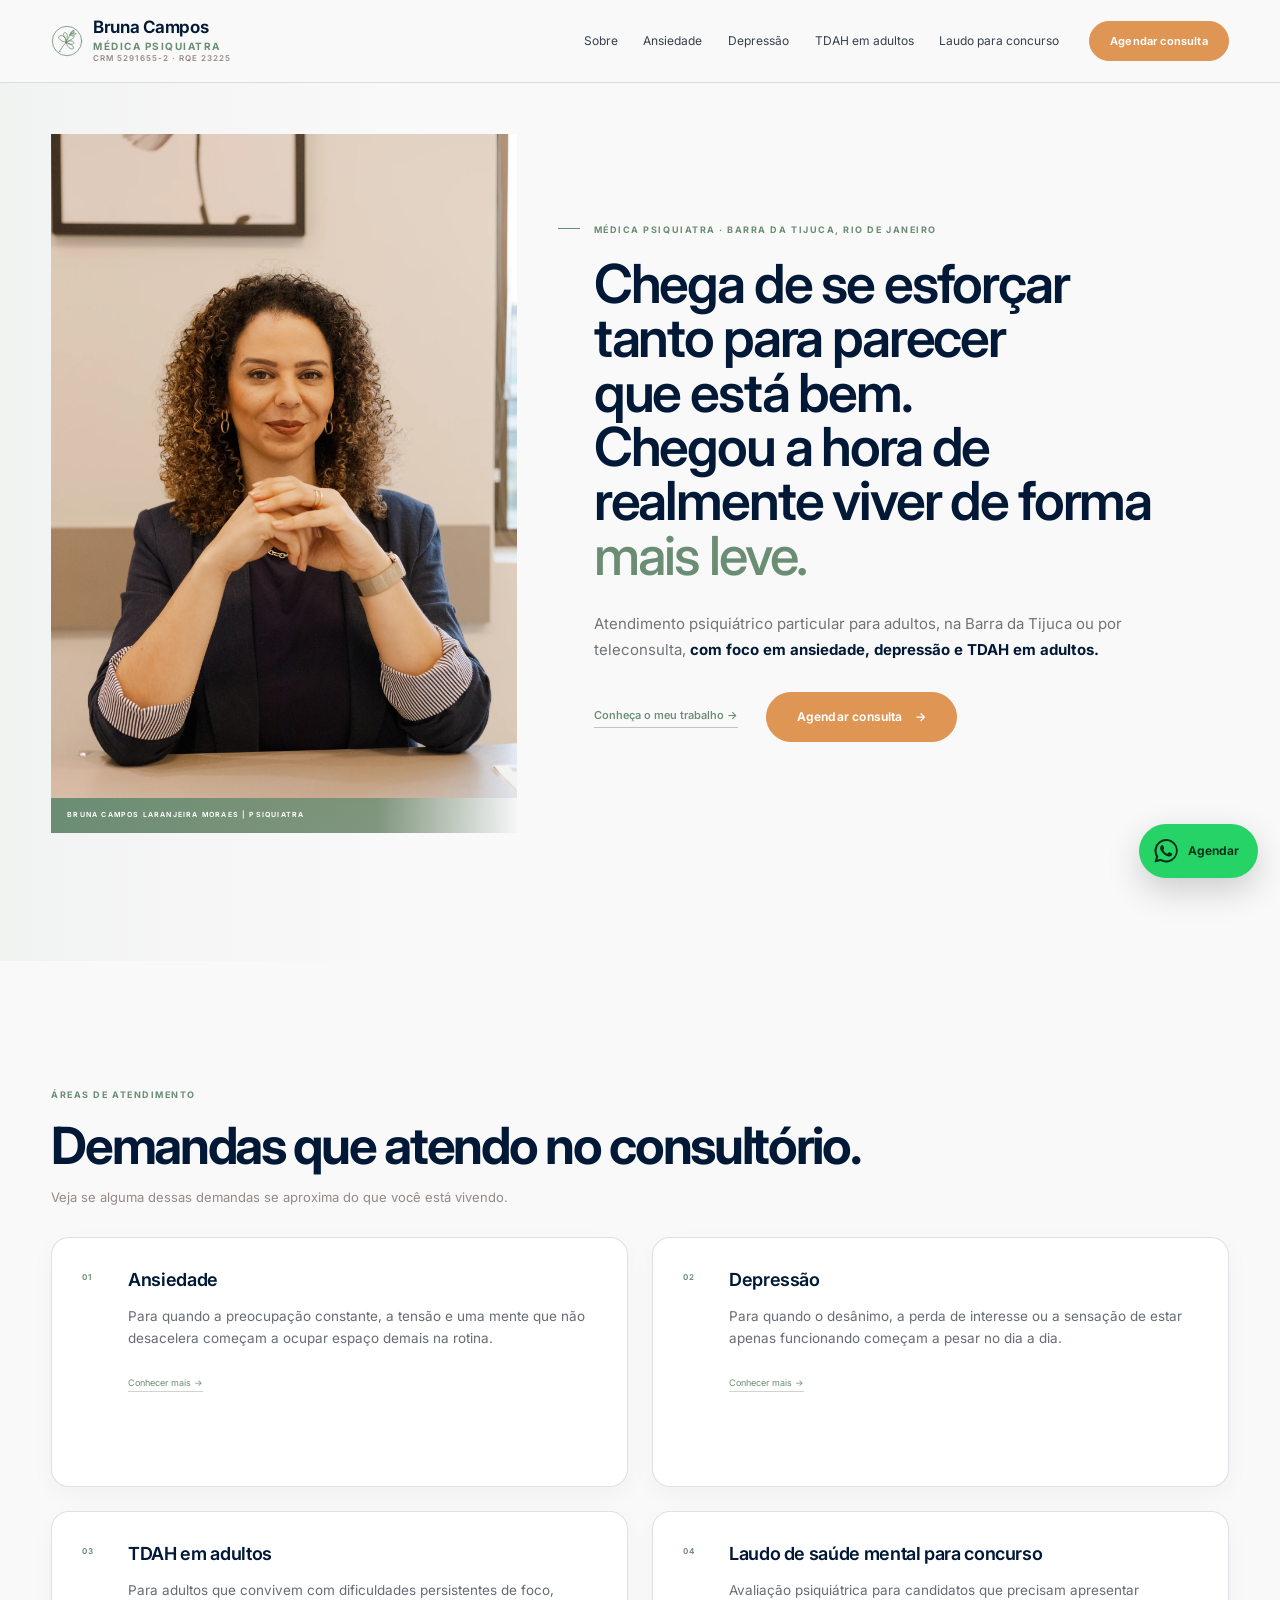
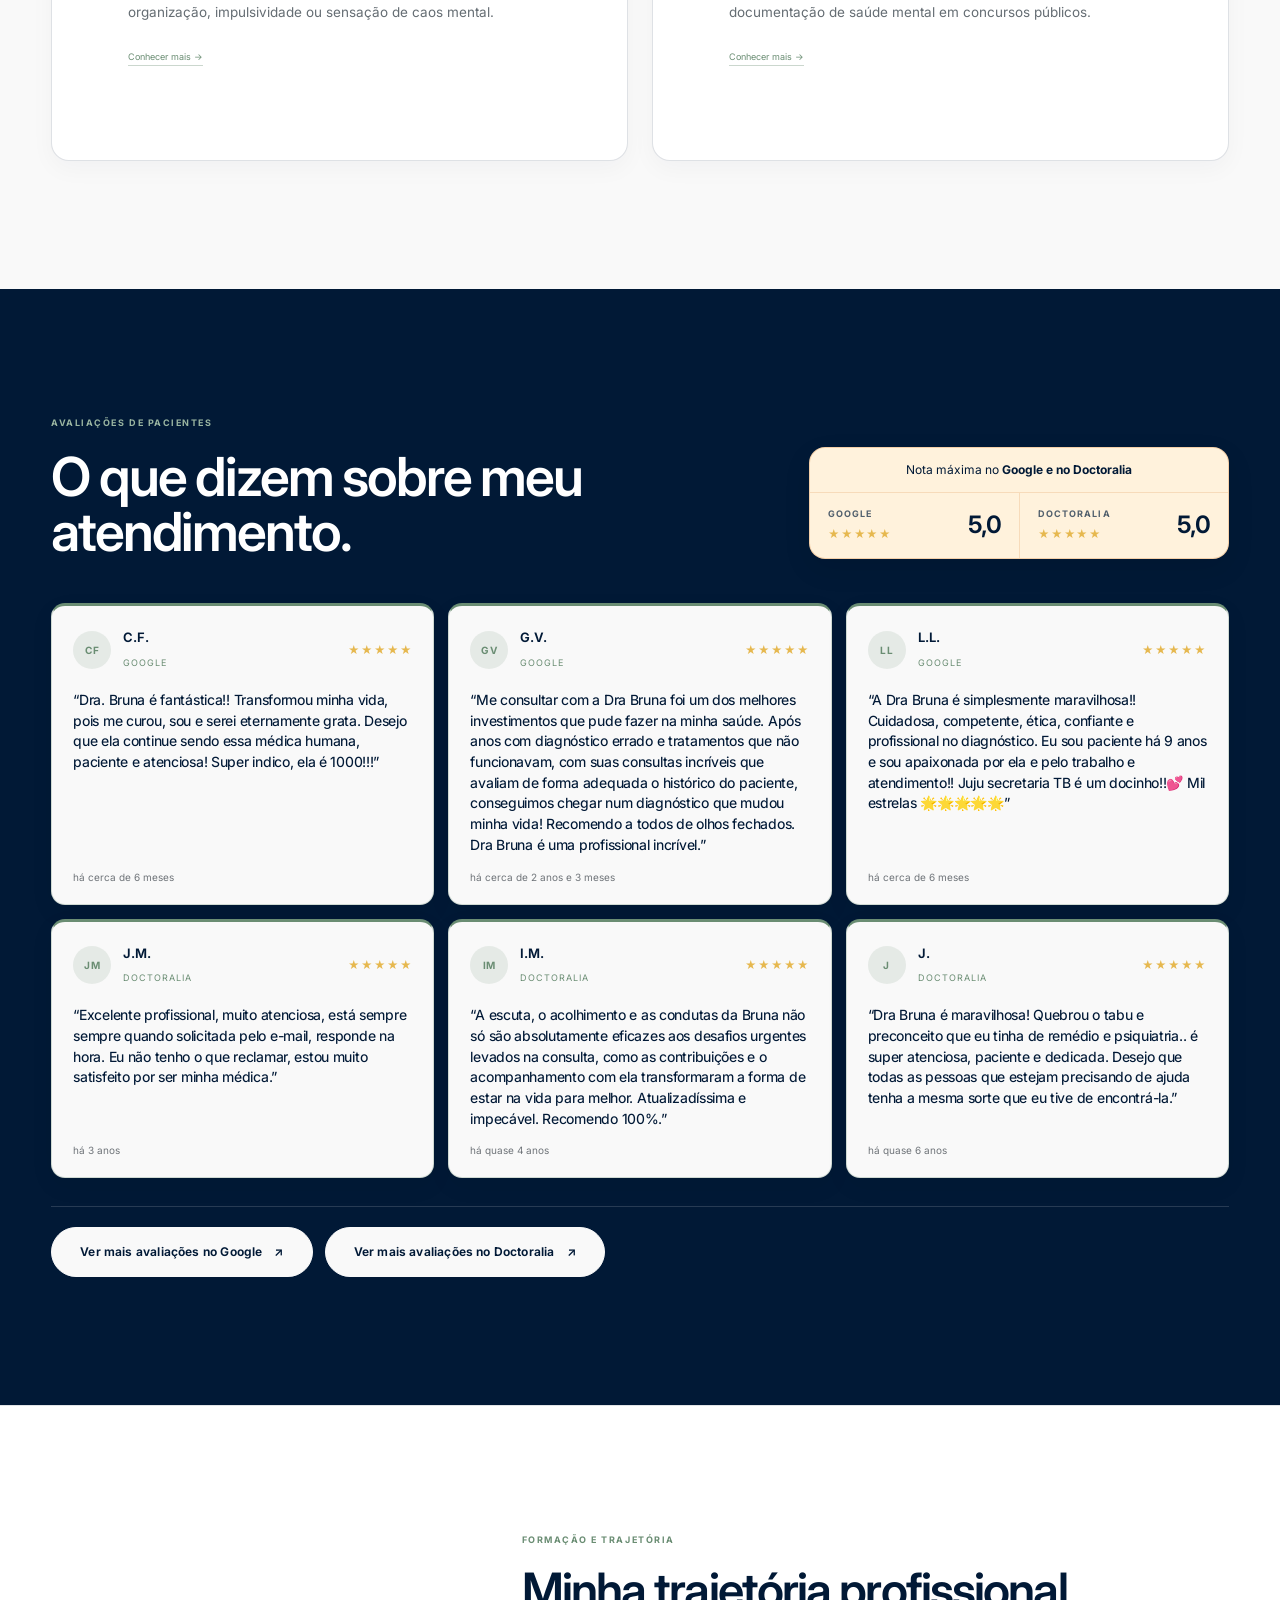
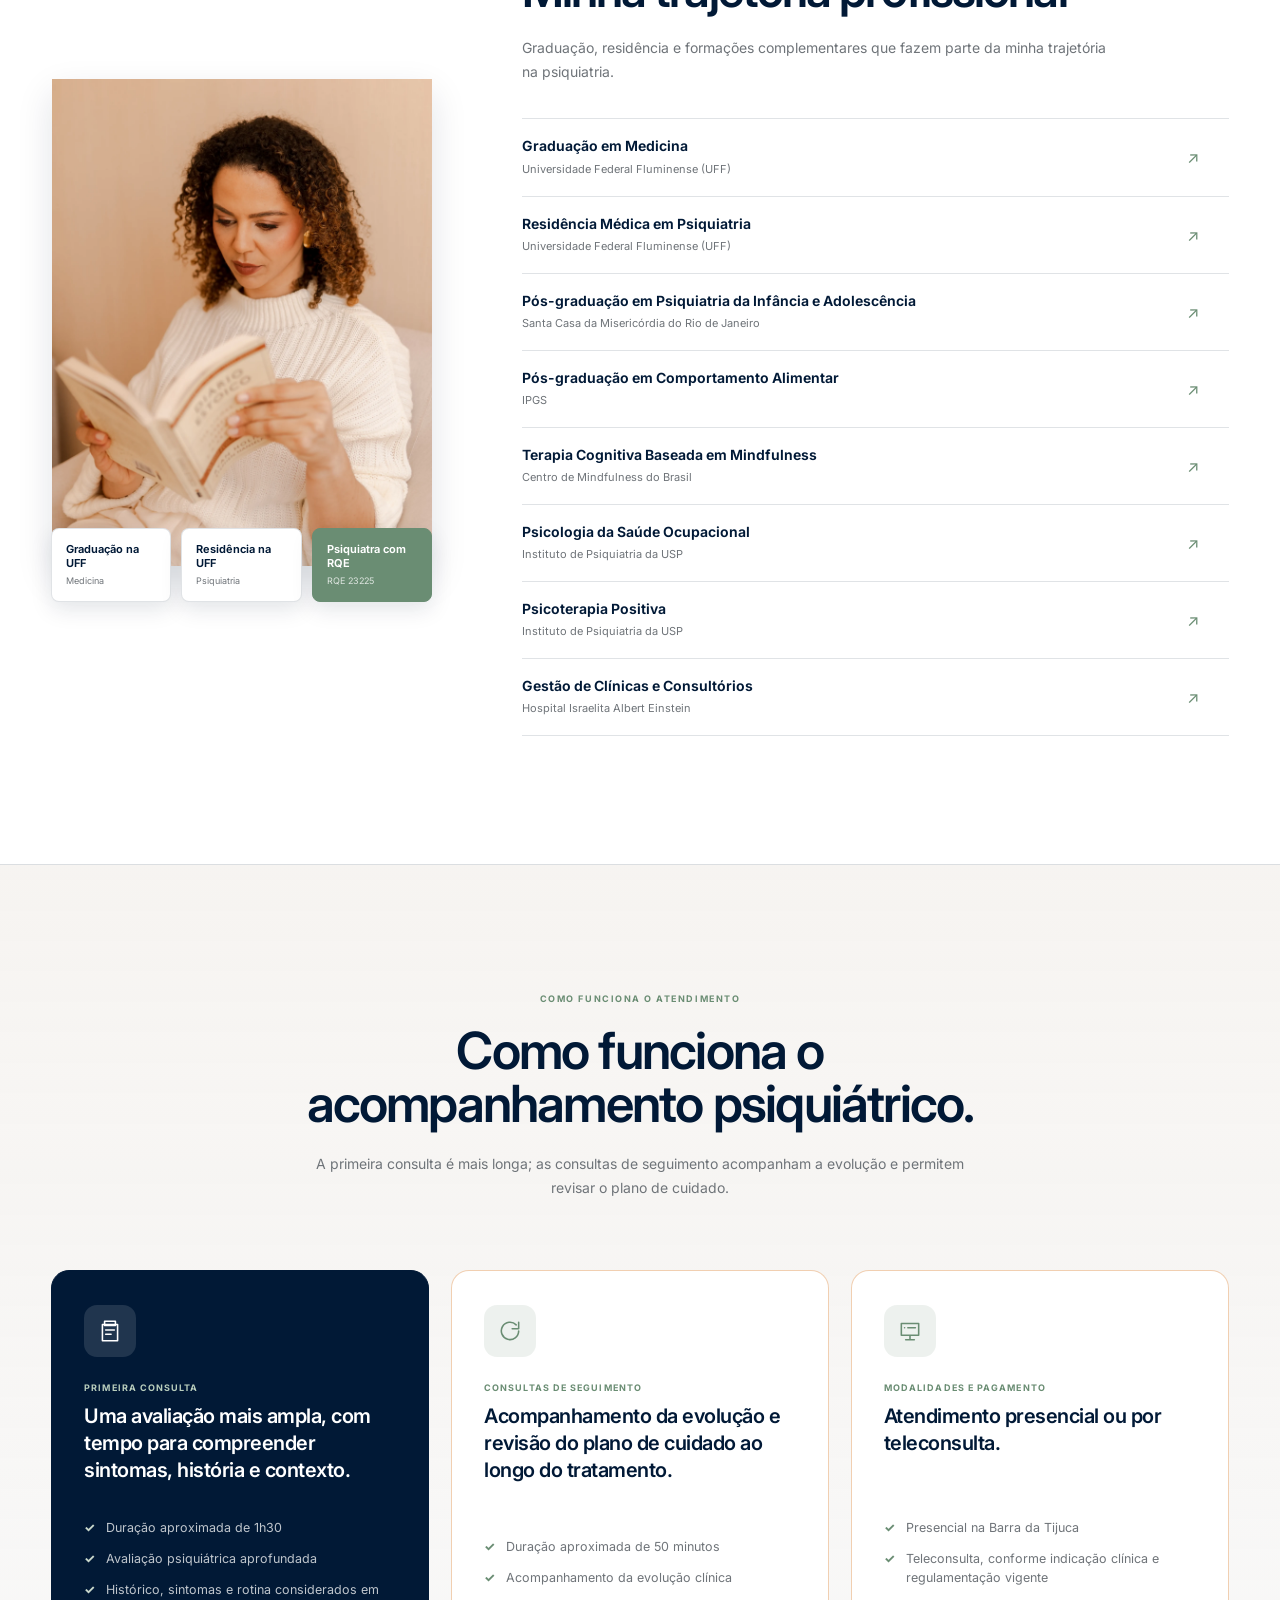
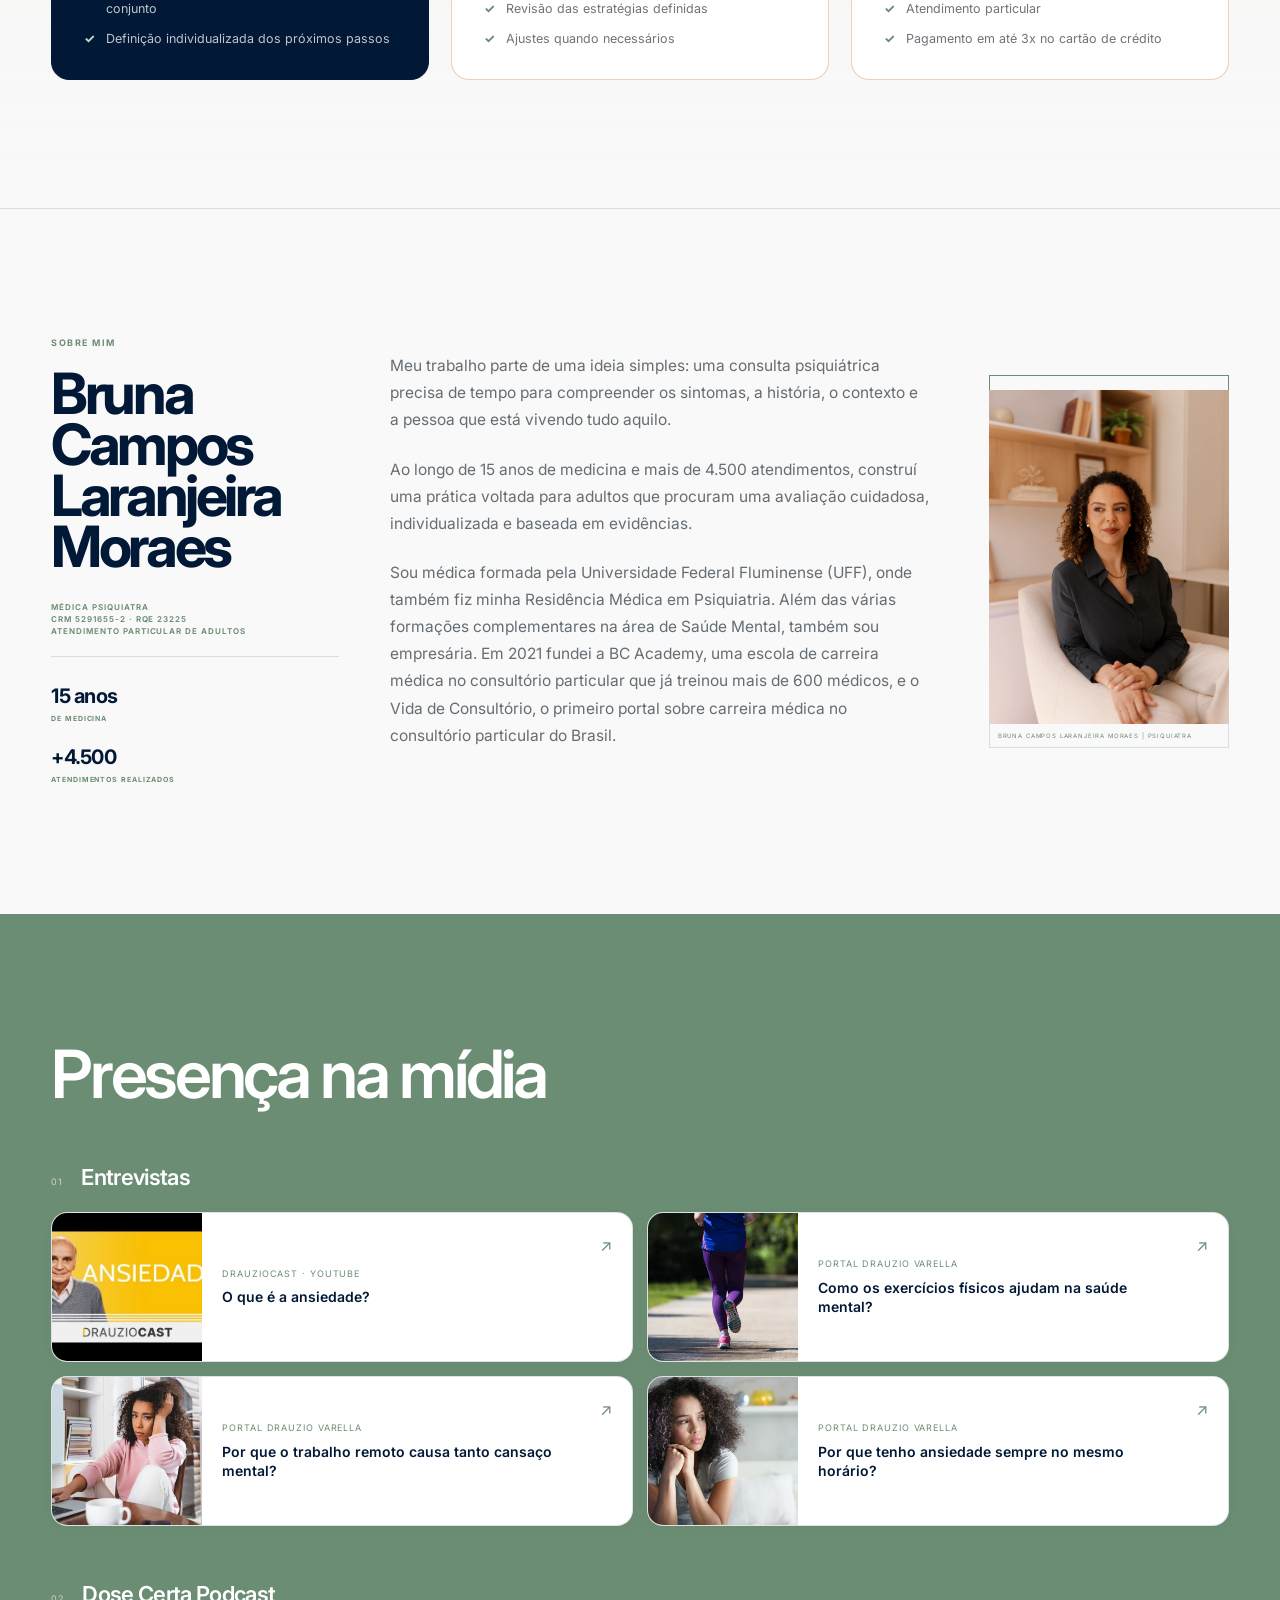
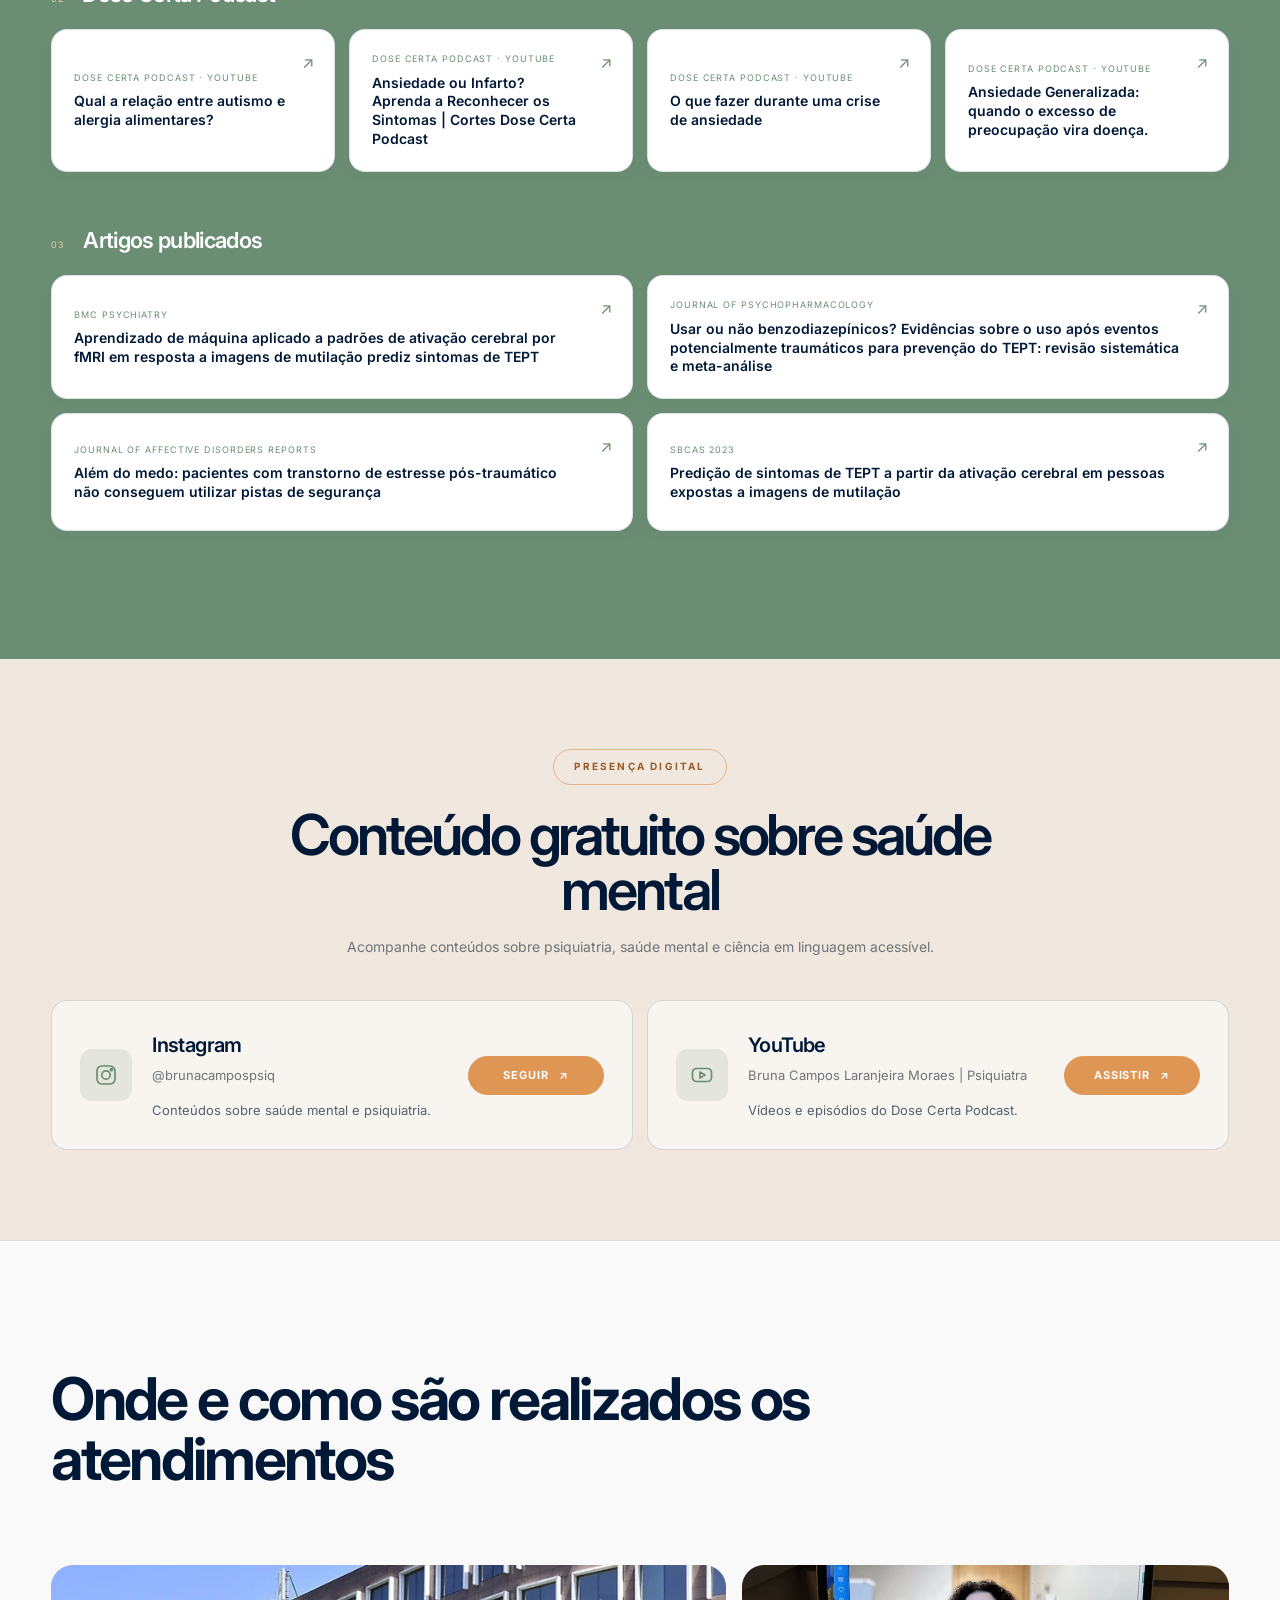
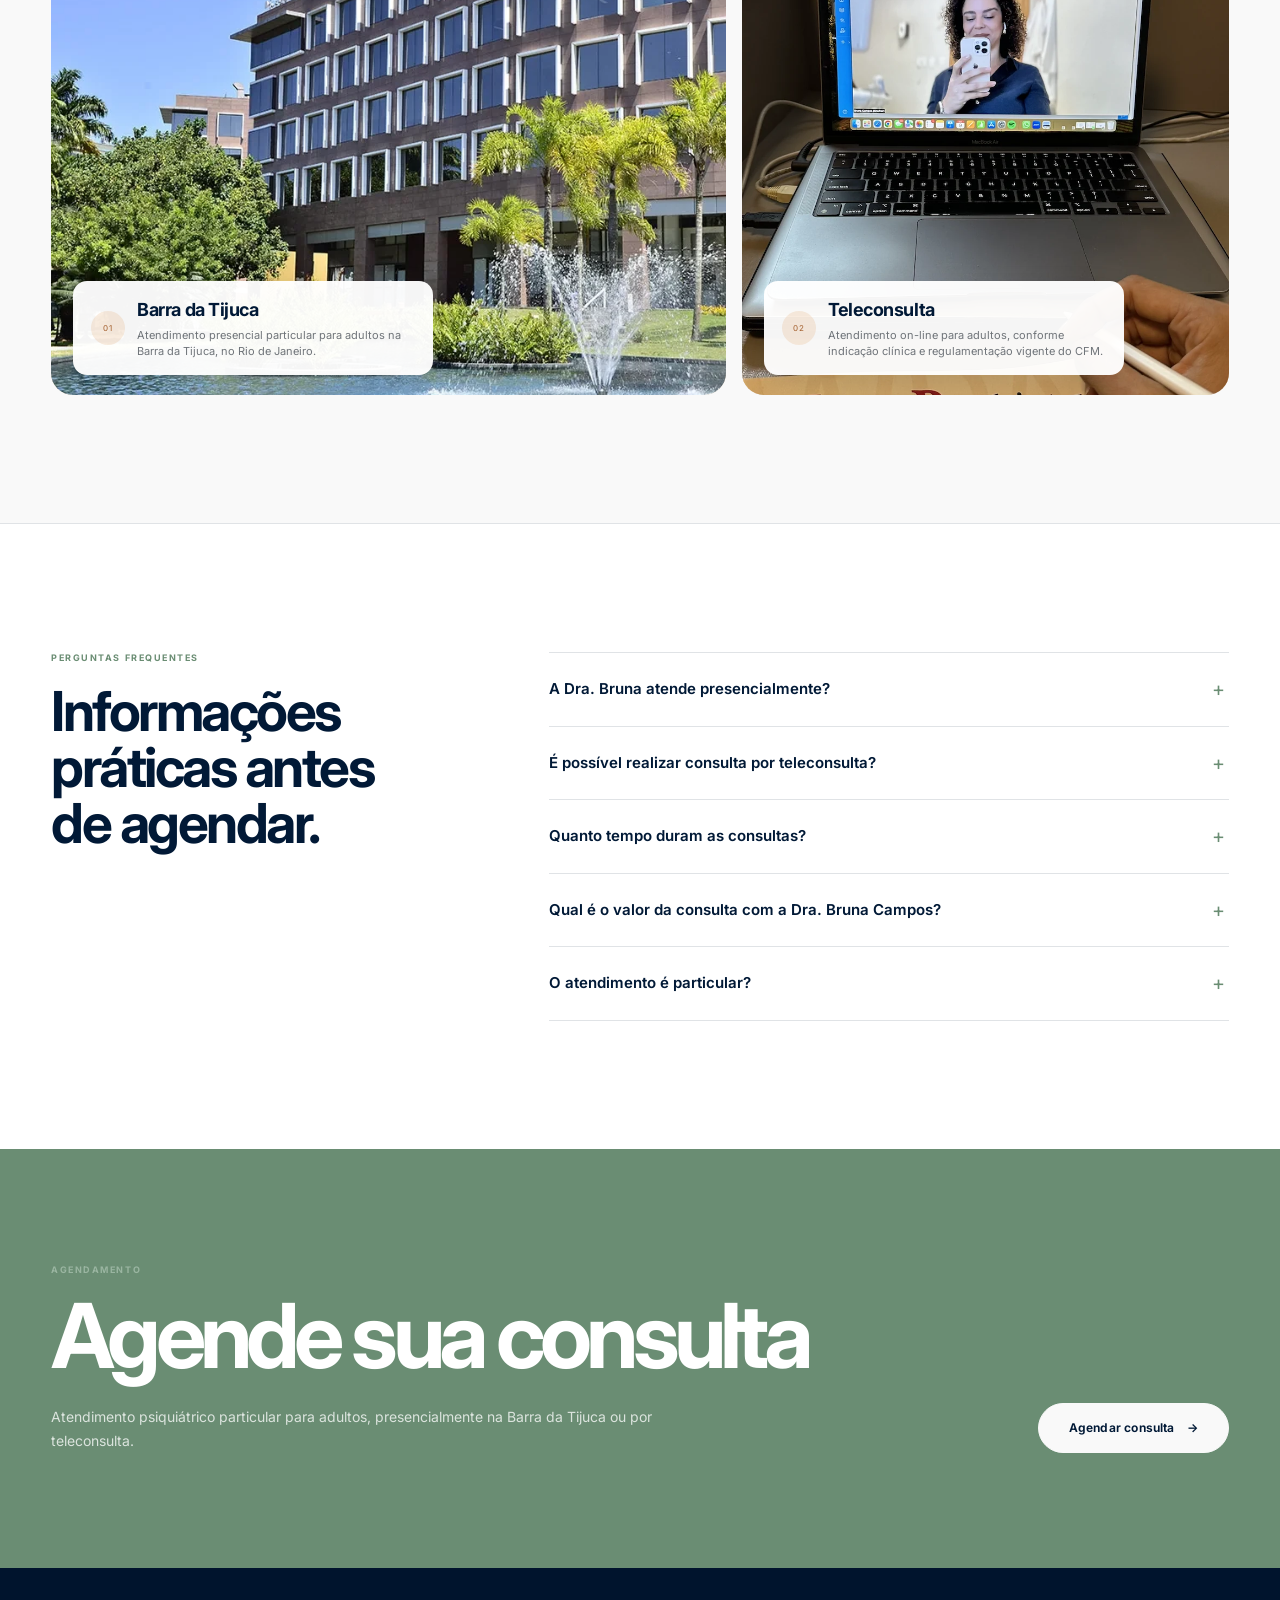
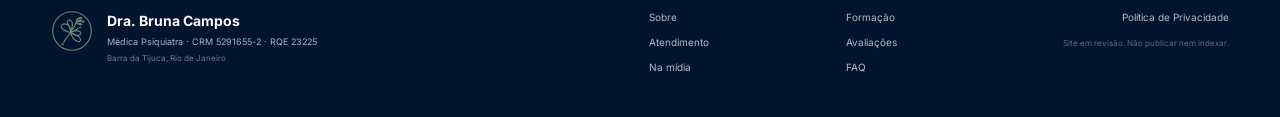
==== commit e63ce88b: "Refina Home com ajustes finais de layout e avaliações" ====
--- a/index.html
+++ b/index.html
@@ -14,7 +14,7 @@
 <link href="https://fonts.googleapis.com" rel="preconnect"/>
 <link crossorigin="" href="https://fonts.gstatic.com" rel="preconnect"/>
 <link href="https://fonts.googleapis.com/css2?family=Inter:wght@400;500;550;600;650;700;750&amp;display=swap" rel="stylesheet"/>
-<link href="assets/css/styles.css?v=20" rel="stylesheet"/>
+<link href="assets/css/styles.css?v=21" rel="stylesheet"/>
 <meta content="pt_BR" property="og:locale"/><meta content="https://www.brunacampospsiq.com/" property="og:url"/><meta content="https://www.brunacampospsiq.com/assets/images/bruna-hero.webp" property="og:image"/><meta content="summary_large_image" name="twitter:card"/><meta content="Dra. Bruna Campos | Psiquiatra na Barra da Tijuca" name="twitter:title"/><meta content="Atendimento psiquiátrico particular para adultos na Barra da Tijuca e por teleconsulta, com foco em ansiedade, depressão e TDAH em adultos." name="twitter:description"/><meta content="https://www.brunacampospsiq.com/assets/images/bruna-hero.webp" name="twitter:image"/><meta content="Bruna Campos Laranjeira Moraes" name="author"/><link href="favicon.svg" rel="icon" type="image/svg+xml"/><link as="image" fetchpriority="high" href="assets/images/bruna-hero.webp" rel="preload"/><script id="site-entity-schema" type="application/ld+json">{
   "@context": "https://schema.org",
   "@graph": [
@@ -175,15 +175,13 @@
 <div>
 <p class="eyebrow eyebrow-light">Avaliações de pacientes</p>
 <h2 id="reviews-title">O que dizem sobre meu atendimento.</h2>
-<p class="reviews-intro">Avaliações públicas no Google e no Doctoralia, reproduzidas na íntegra. Apenas os nomes foram abreviados para preservar a privacidade.</p>
-</div>
-<div aria-label="Avaliações nas plataformas" class="rating-summary">
-<a aria-label="Ver avaliações da Dra. Bruna Campos no Google" class="rating-platform rating-platform-light" href="https://share.google/ED9ckal8CYqUAlG8l" rel="noopener noreferrer" target="_blank">
-<span class="rating-platform-name">Google</span><strong>5,0</strong><span aria-label="5 de 5 estrelas" class="stars">★★★★★</span>
-</a>
-<a aria-label="Ver avaliações da Dra. Bruna Campos no Doctoralia" class="rating-platform rating-platform-light" href="https://www.doctoralia.com.br/bruna-campos-2/psiquiatra/rio-de-janeiro#profile-reviews" rel="noopener noreferrer" target="_blank">
-<span class="rating-platform-name">Doctoralia</span><strong>5,0</strong><span aria-label="5 de 5 estrelas" class="stars">★★★★★</span>
-</a>
+</div>
+<div aria-label="Nota máxima no Google e no Doctoralia" class="rating-badge">
+<p class="rating-badge-title">Nota máxima no <strong>Google e no Doctoralia</strong></p>
+<div class="rating-badge-platforms">
+<a aria-label="Ver avaliações da Dra. Bruna Campos no Google" href="https://share.google/ED9ckal8CYqUAlG8l" rel="noopener noreferrer" target="_blank"><span>Google</span><strong>5,0</strong><span aria-label="5 de 5 estrelas" class="stars">★★★★★</span></a>
+<a aria-label="Ver avaliações da Dra. Bruna Campos no Doctoralia" href="https://www.doctoralia.com.br/bruna-campos-2/psiquiatra/rio-de-janeiro#profile-reviews" rel="noopener noreferrer" target="_blank"><span>Doctoralia</span><strong>5,0</strong><span aria-label="5 de 5 estrelas" class="stars">★★★★★</span></a>
+</div>
 </div>
 </div>
 <div aria-label="Depoimentos selecionados" class="review-cards review-cards-natural">
--- a/assets/css/styles.css
+++ b/assets/css/styles.css
@@ -78,9 +78,9 @@
   letter-spacing: .02em;
 }
 .brand-copy { display: grid; line-height: 1.05; }
-.brand-copy strong { font-size: 15px; font-weight: 650; letter-spacing: -.025em; }
-.brand-copy span { margin-top: 4px; color: var(--green); font-size: 8px; font-weight: 700; text-transform: uppercase; letter-spacing: .15em; }
-.brand-copy small { margin-top: 3px; color: var(--grey); font-size: 6px; font-weight: 600; text-transform: uppercase; letter-spacing: .13em; }
+.brand-copy strong { font-size: 17px; font-weight: 650; letter-spacing: -.025em; }
+.brand-copy span { margin-top: 4px; color: var(--green); font-size: 10px; font-weight: 700; text-transform: uppercase; letter-spacing: .15em; }
+.brand-copy small { margin-top: 3px; color: var(--grey); font-size: 8px; font-weight: 600; text-transform: uppercase; letter-spacing: .13em; }
 
 .desktop-nav {
   justify-self: end;
@@ -89,7 +89,7 @@
   align-items: center;
 }
 .desktop-nav a {
-  font-size: 10px;
+  font-size: 12px;
   color: #36414c;
   text-decoration: none;
   transition: color .2s ease;
@@ -115,7 +115,7 @@
 }
 .button:hover { transform: translateY(-1px); background: #c97a42; border-color: #c97a42; }
 .button:focus-visible, a:focus-visible, button:focus-visible { outline: 2px solid var(--orange); outline-offset: 3px; }
-.button-small { min-height: 40px; padding-inline: 20px; font-size: 9px; }
+.button-small { min-height: 40px; padding-inline: 20px; font-size: 11px; }
 .menu-toggle { display: none; }
 .mobile-menu { display: none; }
 
@@ -291,15 +291,7 @@
   border-top: 1px solid var(--line);
 }
 .about::after {
-  content: "";
-  position: absolute;
-  width: 360px;
-  height: 360px;
-  border-radius: 50%;
-  background: rgba(225,205,181,.18);
-  right: -170px;
-  top: 120px;
-  pointer-events: none;
+  content: none;
 }
 .about-grid {
   display: grid;
@@ -384,7 +376,7 @@
     border-top: 1px solid var(--line);
   }
   .mobile-menu:not([hidden]) { display: grid; }
-  .mobile-menu a:not(.button) { padding: 13px 0; border-bottom: 1px solid var(--line); text-decoration: none; font-size: 13px; }
+  .mobile-menu a:not(.button) { padding: 13px 0; border-bottom: 1px solid var(--line); text-decoration: none; font-size: 15px; }
   .mobile-menu .button { margin-top: 20px; }
 
   .hero-grid {
@@ -406,9 +398,9 @@
   .header-cta { display: none; }
   .brand { grid-template-columns: 27px auto; gap: 8px; }
   .monogram { width: 27px; height: 27px; font-size: 8px; }
-  .brand-copy strong { font-size: 13px; }
-  .brand-copy span { font-size: 6px; }
-  .brand-copy small { font-size: 5px; }
+  .brand-copy strong { font-size: 15px; }
+  .brand-copy span { font-size: 8px; }
+  .brand-copy small { font-size: 7px; }
 
   .hero { padding: 30px 0 70px; }
   .hero-grid {
@@ -731,22 +723,23 @@
   font-size: 13.5px;
   line-height: 1.7;
 }
-.rating-summary { display: flex; gap: 12px; flex-wrap: wrap; justify-content: flex-end; }
-.rating-platform {
-  min-width: 158px;
-  padding: 15px 17px;
-  display: grid;
-  grid-template-columns: 1fr auto;
-  gap: 4px 12px;
-  border: 1px solid rgba(255,255,255,.18);
-  text-decoration: none;
-  color: #fff;
-  background: rgba(255,255,255,.035);
-  transition: background .18s ease, border-color .18s ease;
-}
-.rating-platform:hover { background: rgba(255,255,255,.07); border-color: rgba(255,255,255,.3); }
-.rating-platform-name { font-size: 10px; text-transform: uppercase; letter-spacing: .12em; color: rgba(255,255,255,.66); }
-.rating-platform strong { grid-row: 1 / span 2; grid-column: 2; align-self: center; font-size: 25px; font-weight: 600; letter-spacing: -.04em; }
+.rating-badge {
+  min-width: 420px;
+  overflow: hidden;
+  border: 1px solid rgba(223,149,83,.38);
+  border-radius: 16px;
+  background: #fff2dc;
+  color: var(--ink);
+  box-shadow: 0 10px 28px rgba(0,0,0,.09);
+}
+.rating-badge-title { margin: 0; padding: 13px 18px; border-bottom: 1px solid rgba(223,149,83,.25); font-size: 12px; text-align: center; }
+.rating-badge-title strong { font-weight: 700; }
+.rating-badge-platforms { display: grid; grid-template-columns: repeat(2,minmax(0,1fr)); }
+.rating-badge-platforms a { min-width: 0; padding: 14px 18px 15px; display: grid; grid-template-columns: 1fr auto; gap: 5px 12px; color: inherit; text-decoration: none; transition: background .18s ease; }
+.rating-badge-platforms a + a { border-left: 1px solid rgba(223,149,83,.25); }
+.rating-badge-platforms a:hover { background: rgba(255,255,255,.48); }
+.rating-badge-platforms a > span:first-child { color: #52606d; font-size: 9px; font-weight: 700; text-transform: uppercase; letter-spacing: .12em; }
+.rating-badge-platforms a > strong { grid-row: 1 / span 2; grid-column: 2; align-self: center; font-size: 24px; font-weight: 650; letter-spacing: -.04em; }
 .stars { color: #e6b84f; letter-spacing: .08em; font-size: 11px; line-height: 1; }
 .review-cards { display: grid; grid-template-columns: repeat(2, minmax(0,1fr)); gap: 18px; }
 .review-card {
@@ -799,8 +792,7 @@
 @media (max-width: 760px) {
   .reviews-heading { display: block; margin-bottom: 32px; }
   .reviews-heading h2 { font-size: 38px; }
-  .rating-summary { justify-content: flex-start; margin-top: 28px; }
-  .rating-platform { flex: 1 1 145px; min-width: 0; }
+  .rating-badge { width: 100%; min-width: 0; margin-top: 28px; }
   .review-cards { grid-template-columns: 1fr; }
   .review-card { min-height: 220px; padding: 22px; }
   .review-card blockquote { margin-top: 24px; font-size: 18px; }
@@ -820,7 +812,6 @@
 .formation-content h2{margin:0;max-width:620px;font-size:clamp(34px,3.7vw,54px);line-height:1.04;letter-spacing:-.04em;font-weight:600}.formation-lead{max-width:600px;margin:22px 0 34px;color:var(--muted);font-size:14px;line-height:1.72}
 .formation-clean-list{border-top:1px solid var(--line)}.formation-clean-list>a,.formation-clean-static{position:relative;display:grid;grid-template-columns:1fr auto;gap:6px 24px;padding:18px 30px 18px 0;border-bottom:1px solid var(--line);text-decoration:none}.formation-clean-list strong{font-size:14px;font-weight:620;line-height:1.3}.formation-clean-list span{grid-column:1;color:var(--muted);font-size:11px;line-height:1.45}.formation-clean-list i{grid-column:2;grid-row:1/3;align-self:center;color:var(--green);font-style:normal}.formation-clean-list>a:hover strong{color:var(--green)}
 
-.rating-platform-light{background:var(--paper)!important;color:var(--ink)!important;border-color:var(--paper)!important;box-shadow:0 7px 24px rgba(0,0,0,.08)}.rating-platform-light:hover{background:#fff!important;border-color:#fff!important}.rating-platform-light .rating-platform-name{color:#52606d!important}.rating-platform-light strong{color:var(--ink)}
 .review-cards-natural{display:grid;grid-template-columns:repeat(2,minmax(0,1fr));gap:16px;align-items:start}.review-card-natural{min-height:0;height:auto;padding:23px 24px 21px}.review-card-natural blockquote{margin:23px 0 17px;font-size:clamp(15px,1.25vw,18px);line-height:1.52;font-weight:450}.review-card-natural time{margin-top:0}.review-cards-natural .review-card:nth-child(2n){transform:translateY(20px)}
 
 .media{background:#f5f2ed}.media-showcase-head{text-align:center;max-width:860px;margin:0 auto 54px}.media-showcase-head h2{margin:0;font-size:clamp(38px,4.2vw,58px);font-weight:600;letter-spacing:-.04em}.media-showcase-head>p:not(.eyebrow){max-width:650px;margin:18px auto 0;color:var(--muted);font-size:14px;line-height:1.7}.media-source-strip{margin-top:36px;padding:22px 0;border-top:1px solid var(--line);border-bottom:1px solid var(--line);display:flex;justify-content:center;gap:clamp(28px,6vw,88px);flex-wrap:wrap;color:#8b908e;font-size:15px;font-weight:600;letter-spacing:-.02em}.media-groups{display:grid;gap:52px}.media-group-title{display:flex;align-items:baseline;gap:18px;margin-bottom:18px}.media-group-title span{color:var(--green);font-size:9px;letter-spacing:.12em}.media-group-title h3{margin:0;font-size:22px;font-weight:600;letter-spacing:-.03em}.media-card-grid{display:grid;grid-template-columns:repeat(2,minmax(0,1fr));gap:14px}.media-card{position:relative;min-height:118px;padding:22px 48px 22px 22px;display:flex;flex-direction:column;justify-content:flex-end;border:1px solid rgba(1,25,54,.13);border-radius:16px;background:#fff;text-decoration:none;box-shadow:0 5px 18px rgba(1,25,54,.025);transition:transform .18s ease,border-color .18s ease}.media-card:hover{transform:translateY(-2px);border-color:rgba(106,141,115,.55)}.media-card small{margin-bottom:8px;color:var(--green);font-size:9px;text-transform:uppercase;letter-spacing:.1em}.media-card strong{font-size:14px;line-height:1.35;font-weight:600}.media-card i{position:absolute;right:20px;top:20px;color:var(--green);font-style:normal}.media-card-grid-compact{grid-template-columns:repeat(4,minmax(0,1fr))}.media-card-grid-compact .media-card{min-height:108px}
@@ -1010,17 +1001,11 @@
 .areas .section-intro > p:last-child { max-width: 520px; margin-top: 16px; }
 .areas .areas-list { margin-top: 30px; }
 
-.rating-platform-light {
-  background: #fff2dc !important;
-  border-color: rgba(223,149,83,.28) !important;
-  box-shadow: 0 8px 22px rgba(1,25,54,.055);
-}
-.rating-platform-light:hover { background: #fff7e9 !important; border-color: rgba(223,149,83,.48) !important; }
-
-.review-cards-natural { gap: 12px; }
-.review-card-natural { padding: 18px 19px 16px; }
+.review-cards-natural { grid-template-columns: repeat(3,minmax(0,1fr)); gap: 14px; align-items: stretch; }
+.review-card-natural { height: 100%; padding: 22px 21px 19px; border: 1px solid rgba(106,141,115,.28); border-top: 3px solid var(--green); border-radius: 14px; box-shadow: 0 8px 24px rgba(0,0,0,.055); }
 .review-card-natural blockquote { margin: 18px 0 14px; font-size: clamp(14px, 1.08vw, 16px); line-height: 1.48; }
-.review-cards-natural .review-card:nth-child(2n) { transform: translateY(12px); }
+.review-card-natural time { margin-top: auto; }
+.review-cards-natural .review-card:nth-child(2n) { transform: none; }
 .reviews-more.reviews-actions { justify-content: flex-start; gap: 12px; padding-top: 20px; }
 .reviews-more .reviews-button {
   min-height: 50px;
@@ -1035,7 +1020,7 @@
 
 .formation-profile-grid { grid-template-columns: minmax(340px,.7fr) minmax(520px,1.3fr); gap: clamp(44px,7vw,92px); }
 .formation-visual { width: min(100%,460px); justify-self: center; padding: 18px 0 44px; }
-.formation-photo-frame { width: min(50%,240px); margin: 0 auto; box-shadow: 0 14px 34px rgba(1,25,54,.12); }
+.formation-photo-frame { width: min(100%,380px); margin: 0 auto; box-shadow: 0 14px 34px rgba(1,25,54,.12); }
 .formation-badges { left: 0; right: 0; bottom: 8px; }
 .formation-badge { border-radius: 8px; box-shadow: 0 8px 22px rgba(1,25,54,.10); }
 
@@ -1047,7 +1032,8 @@
 
 .media-card-with-thumbnail { min-height: 150px; padding: 0 44px 0 0; display: grid; grid-template-columns: 150px minmax(0,1fr); align-items: stretch; overflow: hidden; }
 .media-card-thumbnail { width: 150px; height: 100%; min-height: 148px; object-fit: cover; }
-.media-card-copy { min-width: 0; padding: 20px 8px 20px 20px; display: flex; flex-direction: column; justify-content: flex-end; }
+.media-card { justify-content: center; }
+.media-card-copy { min-width: 0; padding: 20px 8px 20px 20px; display: flex; flex-direction: column; justify-content: center; }
 .media-card-copy small { display: block; }
 
 .digital {
@@ -1059,15 +1045,15 @@
 .digital-eyebrow { min-height: 36px; margin-bottom: 22px; padding: 0 20px; border-color: rgba(223,149,83,.62); color: #9a5a23; }
 .digital-heading h2 { font-size: clamp(38px,4.4vw,58px); }
 .digital-heading > p:last-child { margin-top: 18px; color: var(--muted); font-size: 14px; }
-.digital-cards { max-width: 820px; gap: 16px; }
-.digital-card { min-height: 220px; padding: 25px; border-color: rgba(1,25,54,.14); border-radius: 14px; color: var(--ink); background: rgba(255,255,255,.54); }
+.digital-cards { max-width: 1180px; gap: 14px; }
+.digital-card { min-height: 150px; padding: 22px 28px; display: grid; grid-template-columns: 52px minmax(0,1fr) auto; grid-template-rows: auto auto auto; column-gap: 20px; align-items: center; border-color: rgba(1,25,54,.14); border-radius: 16px; color: var(--ink); background: rgba(255,255,255,.54); text-align: left; }
 .digital-card:hover { background: rgba(255,255,255,.8); border-color: rgba(1,25,54,.25); }
-.digital-icon { width: 52px; height: 52px; margin-bottom: 16px; border-radius: 12px; background: rgba(106,141,115,.14); color: var(--green); }
+.digital-icon { grid-column: 1; grid-row: 1 / -1; width: 52px; height: 52px; margin-bottom: 0; border-radius: 12px; background: rgba(106,141,115,.14); color: var(--green); }
 .digital-icon svg { width: 24px; height: 24px; }
-.digital-card strong { font-size: 20px; }
-.digital-card > span:not(.digital-icon) { color: var(--muted); }
-.digital-card p { margin: 14px 0 18px; color: #56616a; font-size: 13px; }
-.digital-card b { min-width: 136px; padding: 10px 18px; border-color: var(--orange); background: var(--orange); color: #fff; transition: background .18s ease, border-color .18s ease; }
+.digital-card strong { grid-column: 2; grid-row: 1; align-self: end; font-size: 20px; }
+.digital-card > span:not(.digital-icon) { grid-column: 2; grid-row: 2; align-self: start; color: var(--muted); }
+.digital-card p { grid-column: 2; grid-row: 3; align-self: start; margin: 8px 0 0; color: #56616a; font-size: 13px; }
+.digital-card b { grid-column: 3; grid-row: 1 / -1; min-width: 136px; padding: 10px 18px; border-color: var(--orange); background: var(--orange); color: #fff; text-align: center; transition: background .18s ease, border-color .18s ease; }
 .digital-card:hover b { background: #c97a42; border-color: #c97a42; }
 
 .modality-panels article { min-height: 430px; padding: 0; overflow: hidden; }
@@ -1077,24 +1063,25 @@
 .modality-panels h3 { margin: 0; }
 .modality-panels p { margin: 5px 0 0; }
 
-.about-grid { grid-template-columns: minmax(220px,.78fr) minmax(460px,1.72fr) 104px; gap: clamp(26px,4vw,56px); }
-.about-photo-wrap { width: 104px; justify-self: end; }
+.about-grid { grid-template-columns: minmax(220px,.72fr) minmax(460px,1.35fr) minmax(210px,.62fr); gap: clamp(26px,4vw,56px); }
+.about-photo-wrap { width: min(100%,240px); justify-self: end; }
 
 @media (max-width: 980px) {
-  .formation-profile-grid { grid-template-columns: minmax(300px,.72fr) minmax(420px,1.28fr); gap: 40px; }
-  .about-grid { grid-template-columns: minmax(190px,.72fr) minmax(380px,1.6fr) 96px; gap: 28px; }
-  .about-photo-wrap { width: 96px; }
+  .formation-profile-grid { grid-template-columns: minmax(250px,.72fr) minmax(360px,1.28fr); gap: 32px; }
+  .review-cards-natural { grid-template-columns: repeat(2,minmax(0,1fr)); }
+  .about-grid { grid-template-columns: minmax(160px,.72fr) minmax(300px,1.35fr) minmax(140px,.62fr); gap: 24px; }
+  .about-photo-wrap { width: min(100%,220px); }
 }
 
 @media (max-width: 760px) {
   .areas .areas-list { margin-top: 26px; }
-  .review-cards-natural { gap: 10px; }
+  .review-cards-natural { grid-template-columns: 1fr; gap: 10px; }
   .review-card-natural { min-height: 0; padding: 17px; }
   .review-card-natural blockquote { margin: 17px 0 13px; font-size: 15px; }
   .reviews-more.reviews-actions { display: grid; grid-template-columns: 1fr; }
   .reviews-more .reviews-button { width: 100%; }
   .formation-visual { width: 100%; padding-bottom: 46px; }
-  .formation-photo-frame { width: min(62vw,240px); }
+  .formation-photo-frame { width: min(88vw,380px); }
   .formation-badges { left: 0; right: 0; bottom: 4px; }
   .formation-badge { border-radius: 7px; }
   .formation-content { margin-top: 24px; }
@@ -1107,11 +1094,13 @@
   .digital { padding: 58px 0; }
   .digital-heading { margin-bottom: 28px; }
   .digital-cards { gap: 12px; }
-  .digital-card { min-height: 205px; padding: 22px; }
+  .digital-card { height: 176px; min-height: 176px; padding: 18px; grid-template-columns: 44px minmax(0,1fr) 104px; grid-template-rows: auto auto auto; column-gap: 12px; }
+  .digital-icon { width: 44px; height: 44px; }
+  .digital-card b { grid-column: 3; grid-row: 1 / -1; min-width: 104px; padding-inline: 12px; justify-self: stretch; margin-top: 0; }
   .modality-panels article { min-height: clamp(330px,104vw,430px); }
   .modality-photo { height: 100%; }
   .about-grid { grid-template-columns: 1fr 1fr; gap: 28px 24px; }
-  .about-photo-wrap { width: min(52vw,200px); justify-self: end; }
+  .about-photo-wrap { width: min(82vw,320px); justify-self: center; }
 }
 
 /* =========================
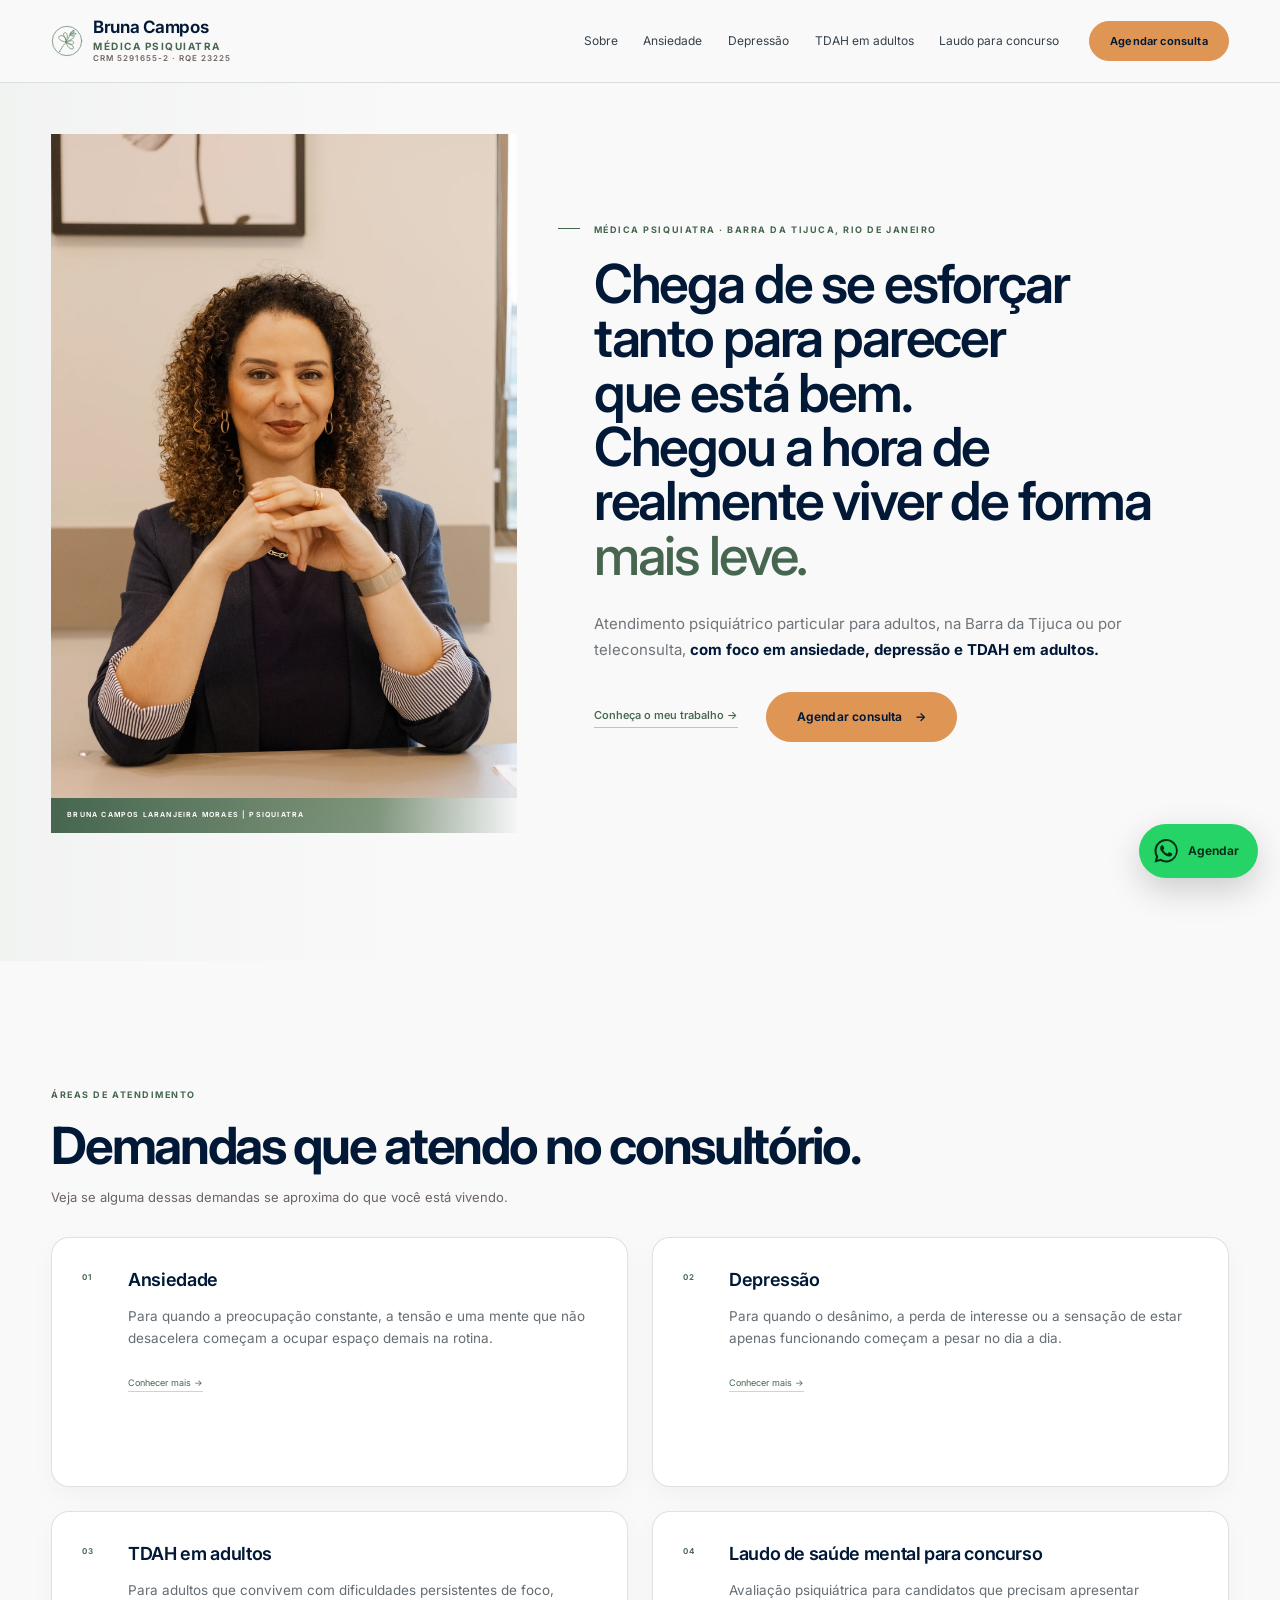
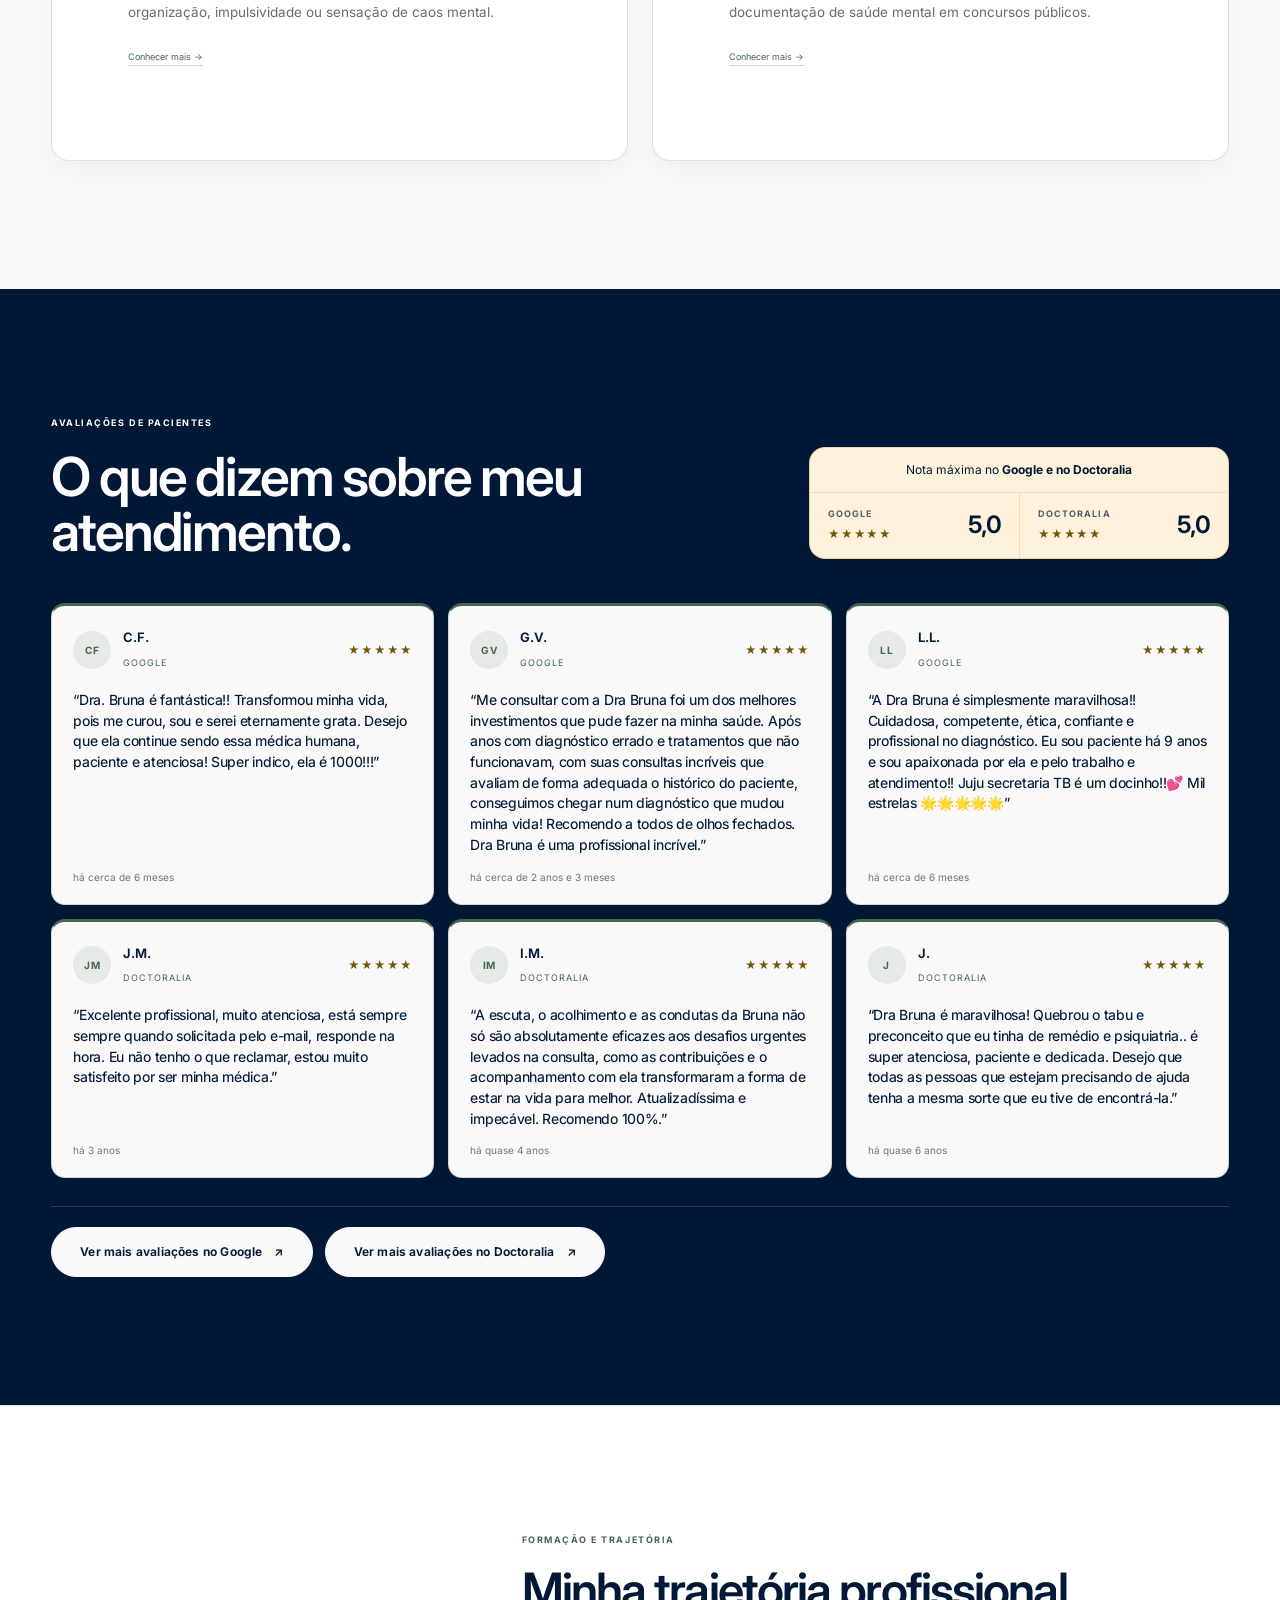
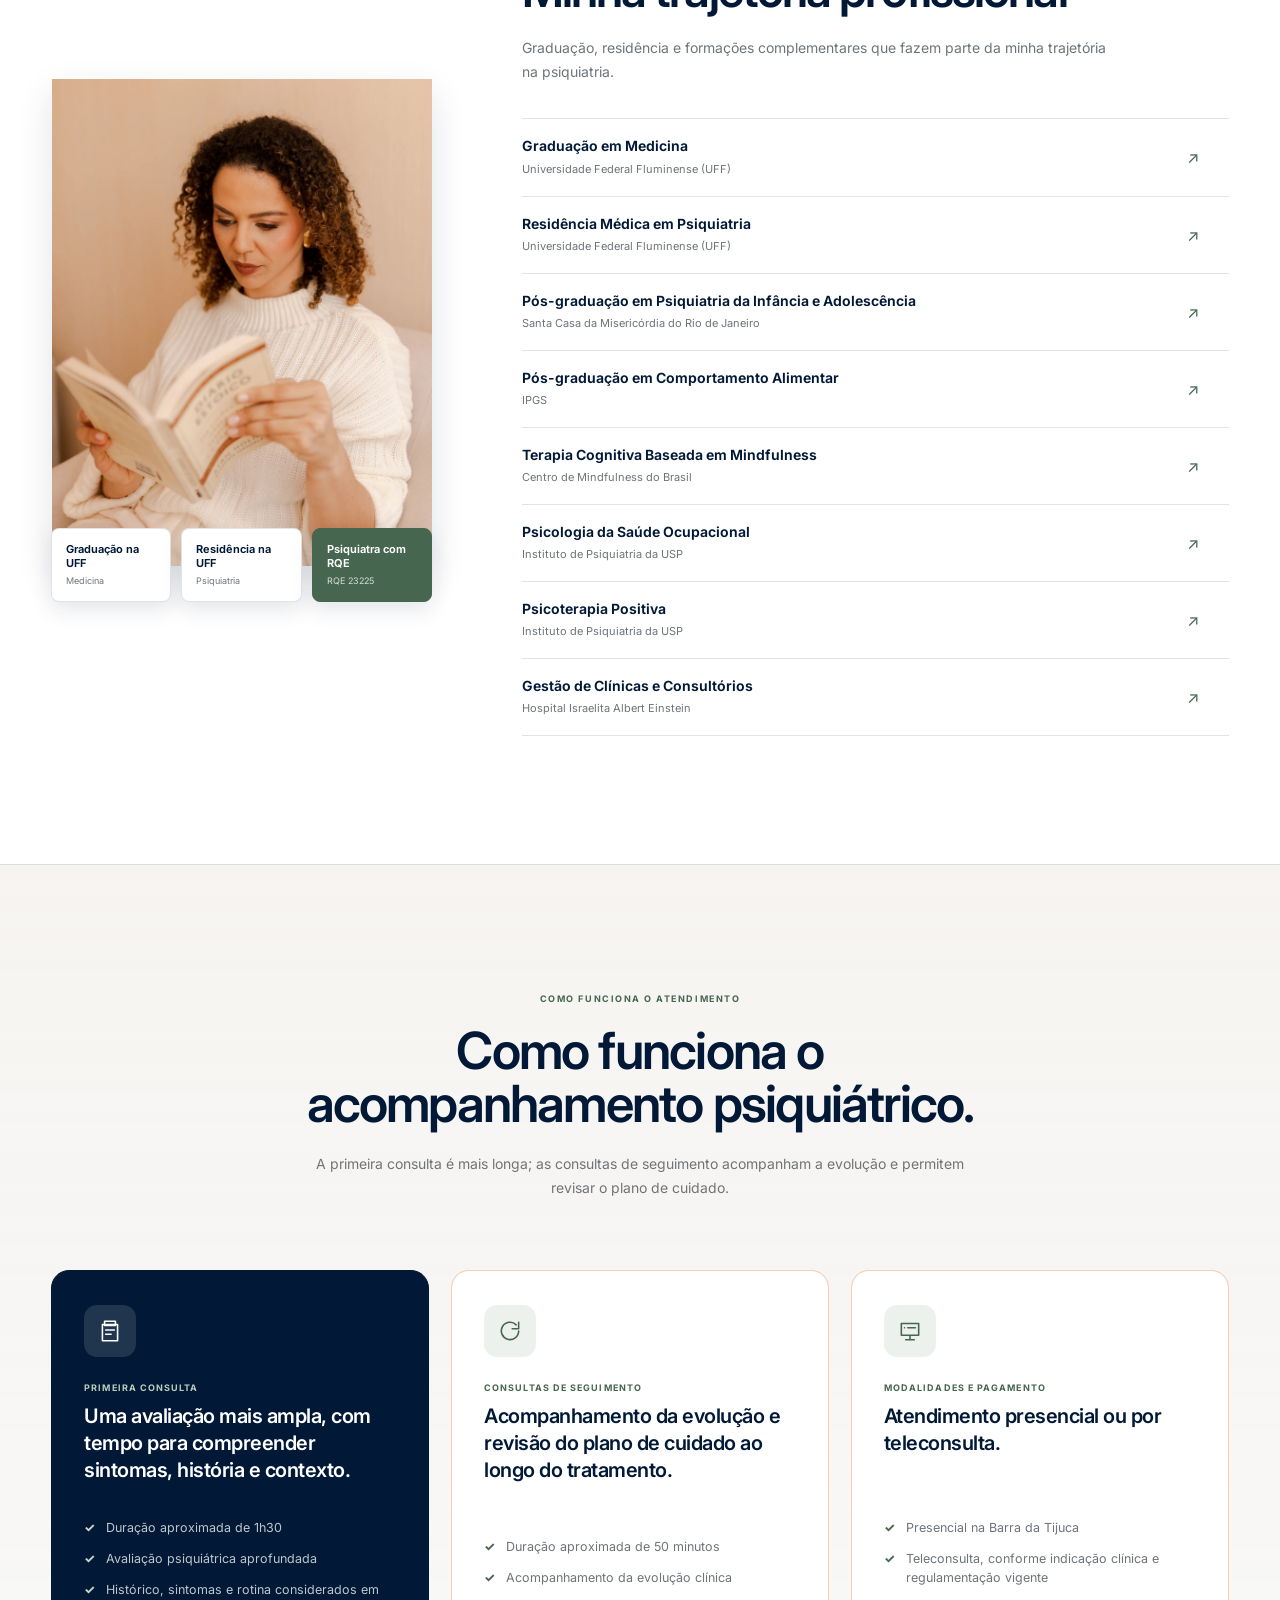
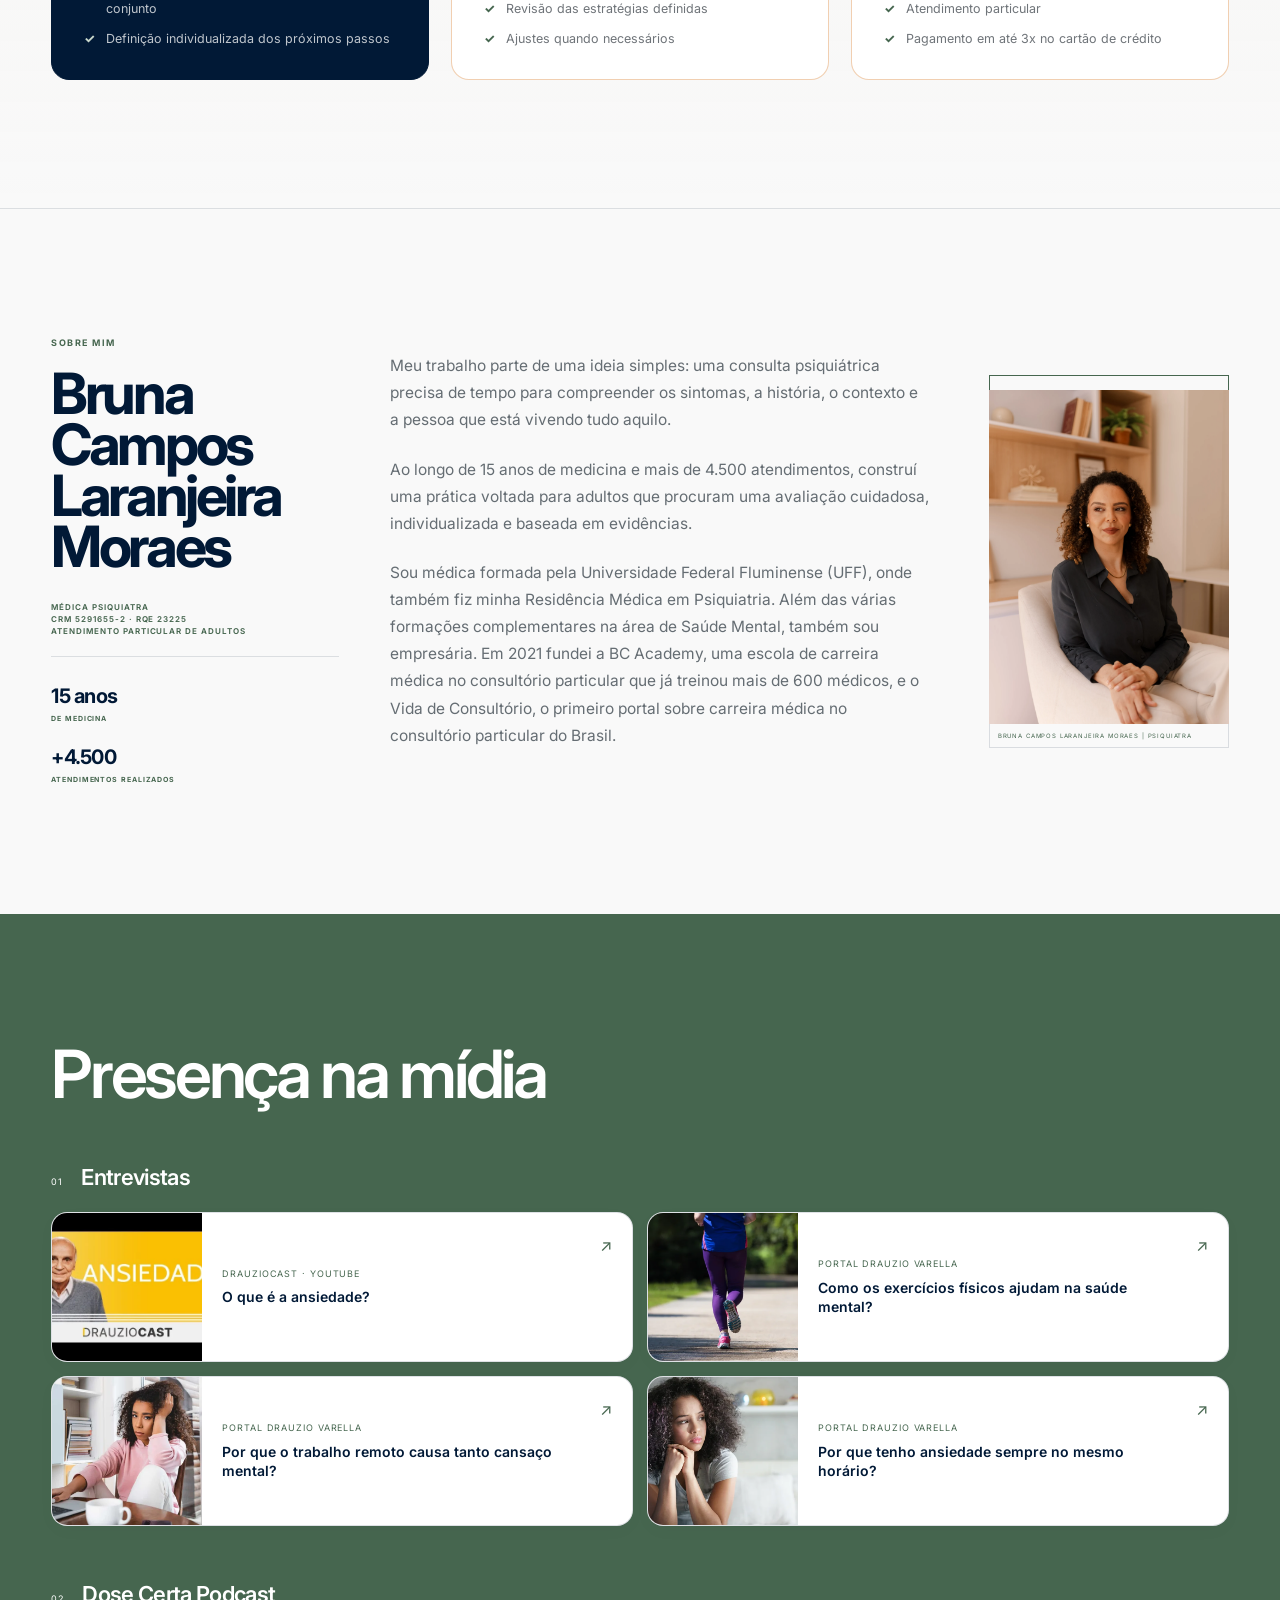
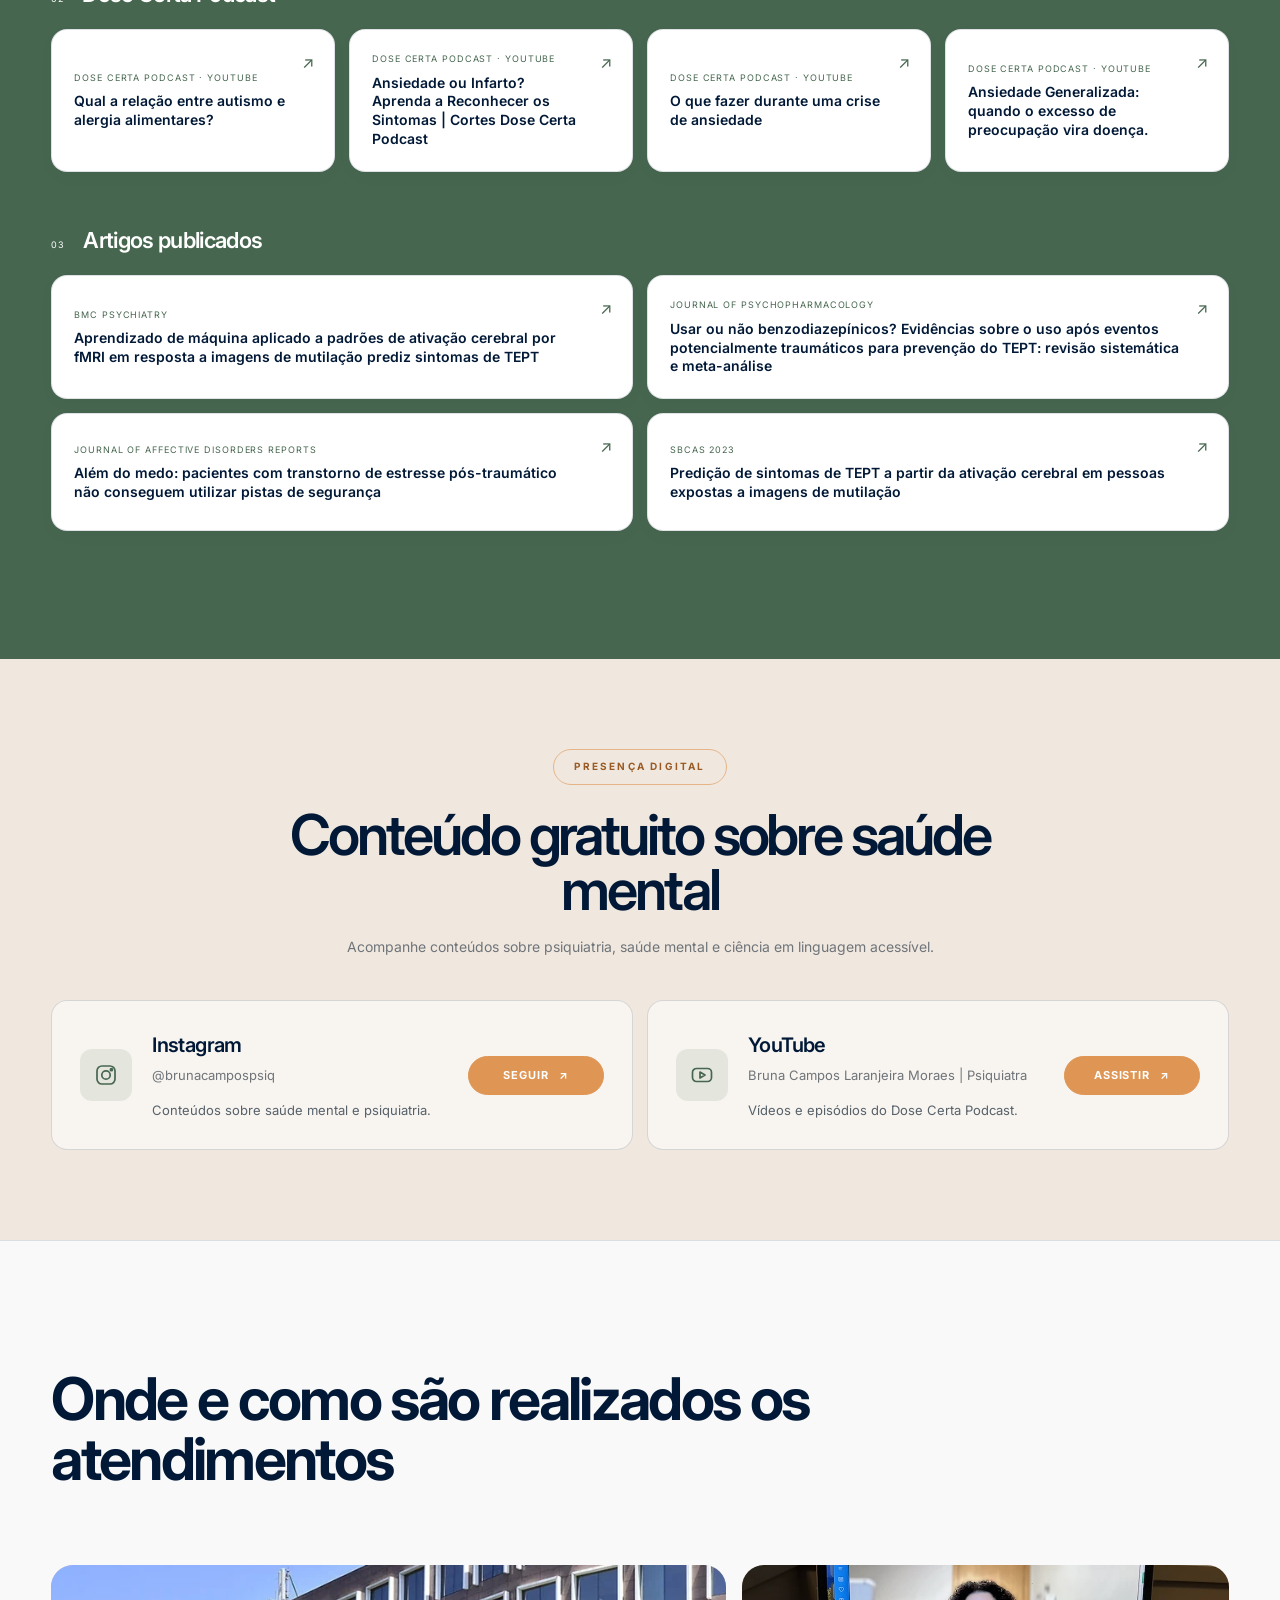
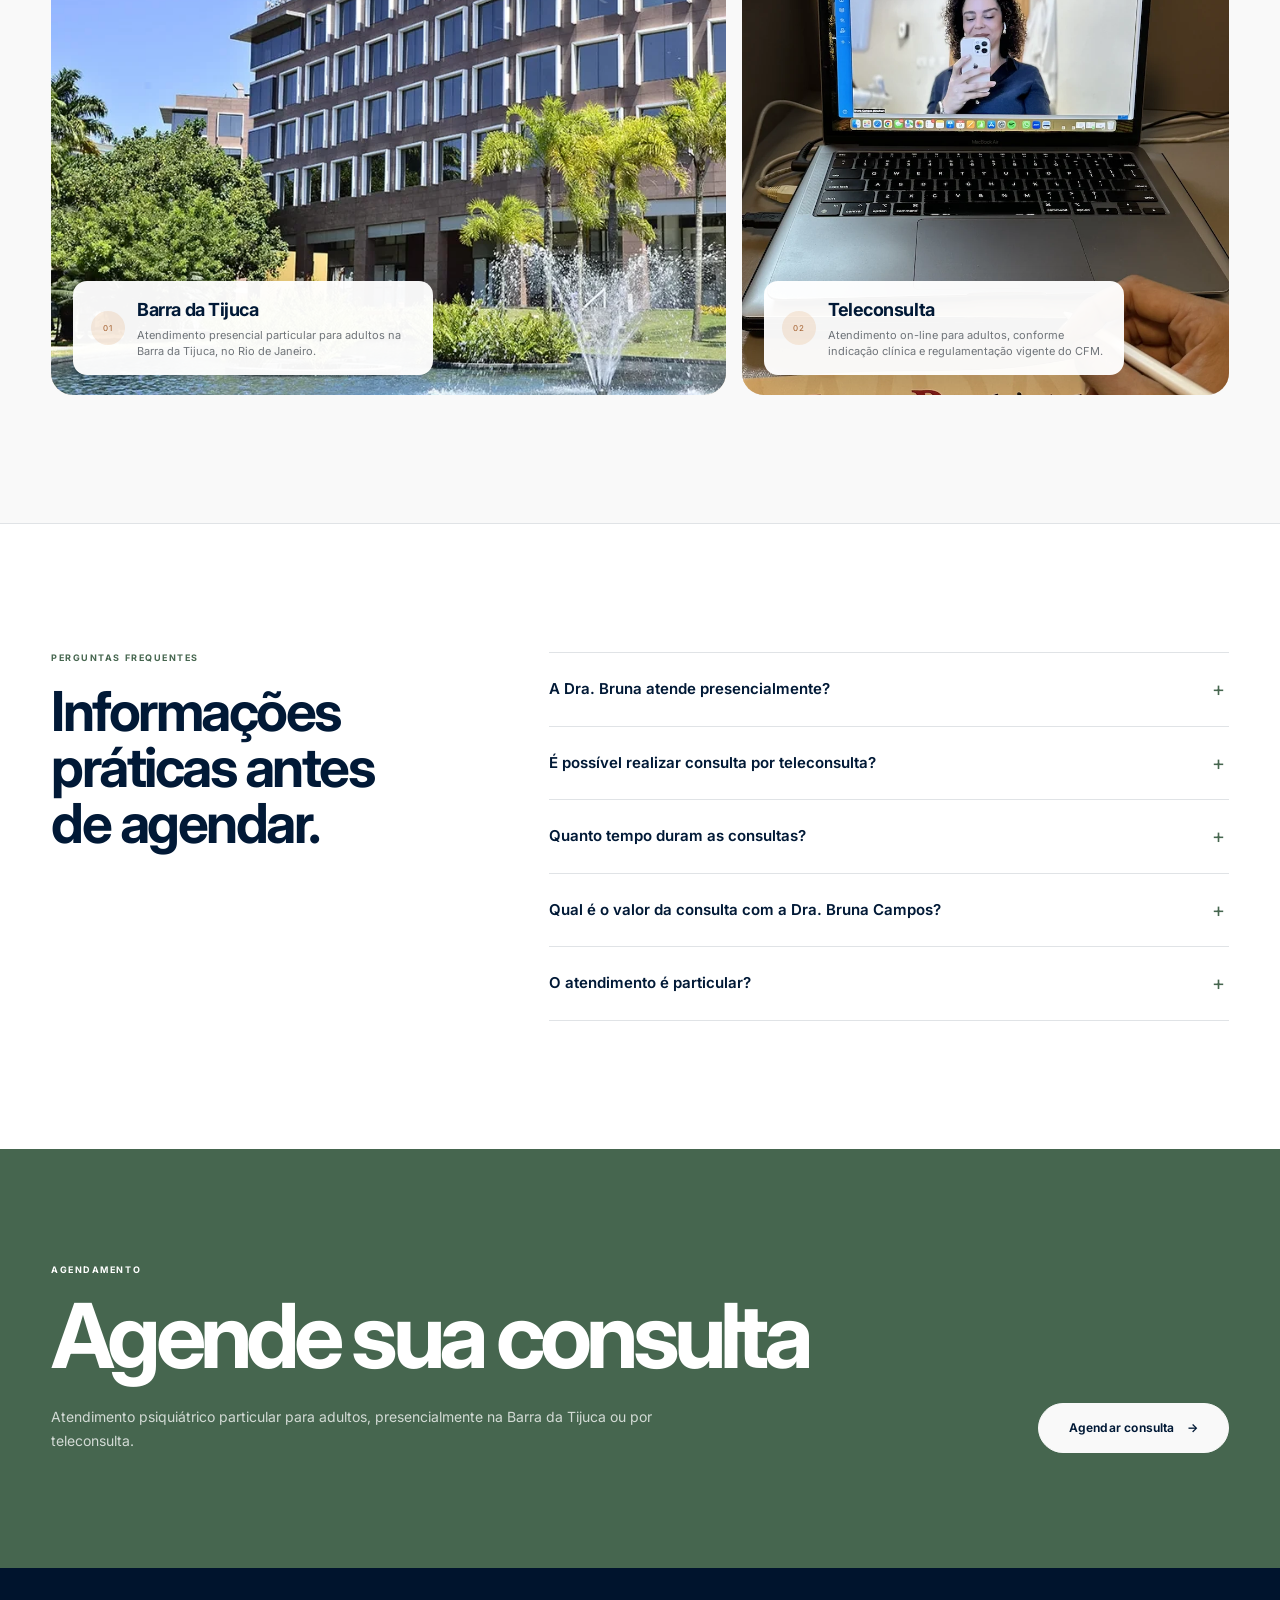
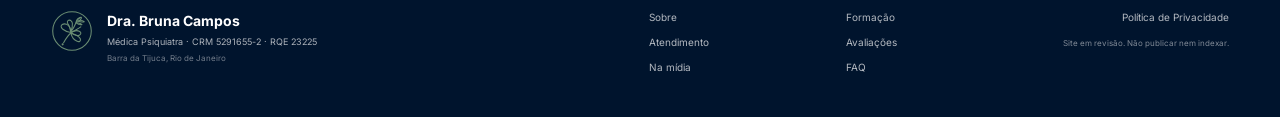
==== commit 1bb460ce: "Prepara Gate V23 para produção" ====
--- a/index.html
+++ b/index.html
@@ -14,7 +14,7 @@
 <link href="https://fonts.googleapis.com" rel="preconnect"/>
 <link crossorigin="" href="https://fonts.gstatic.com" rel="preconnect"/>
 <link href="https://fonts.googleapis.com/css2?family=Inter:wght@400;500;550;600;650;700;750&amp;display=swap" rel="stylesheet"/>
-<link href="assets/css/styles.css?v=21" rel="stylesheet"/>
+<link href="assets/css/styles.css?v=23" rel="stylesheet"/>
 <meta content="pt_BR" property="og:locale"/><meta content="https://www.brunacampospsiq.com/" property="og:url"/><meta content="https://www.brunacampospsiq.com/assets/images/bruna-hero.webp" property="og:image"/><meta content="summary_large_image" name="twitter:card"/><meta content="Dra. Bruna Campos | Psiquiatra na Barra da Tijuca" name="twitter:title"/><meta content="Atendimento psiquiátrico particular para adultos na Barra da Tijuca e por teleconsulta, com foco em ansiedade, depressão e TDAH em adultos." name="twitter:description"/><meta content="https://www.brunacampospsiq.com/assets/images/bruna-hero.webp" name="twitter:image"/><meta content="Bruna Campos Laranjeira Moraes" name="author"/><link href="favicon.svg" rel="icon" type="image/svg+xml"/><link as="image" fetchpriority="high" href="assets/images/bruna-hero.webp" rel="preload"/><script id="site-entity-schema" type="application/ld+json">{
   "@context": "https://schema.org",
   "@graph": [
@@ -90,7 +90,7 @@
 <a href="sobre/">Sobre</a>
 <a href="ansiedade/">Ansiedade</a>
 <a href="depressao/">Depressão</a>
-<a href="#tdah">TDAH em adultos</a>
+<a href="tdah/">TDAH em adultos</a>
 <a href="laudo-saude-mental-concurso/">Laudo para concurso</a>
 </nav>
 <a class="button button-small header-cta" href="https://wa.me/5521999131898?text=Ol%C3%A1%2C%20gostaria%20de%20informa%C3%A7%C3%B5es%20sobre%20agendamento%20de%20consulta%20com%20a%20Dra.%20Bruna%20Campos." rel="noopener noreferrer" target="_blank">Agendar consulta</a>
@@ -102,7 +102,7 @@
 <a href="sobre/">Sobre</a>
 <a href="ansiedade/">Ansiedade</a>
 <a href="depressao/">Depressão</a>
-<a href="#tdah">TDAH em adultos</a>
+<a href="tdah/">TDAH em adultos</a>
 <a href="laudo-saude-mental-concurso/">Laudo para concurso</a>
 <a class="button" href="https://wa.me/5521999131898?text=Ol%C3%A1%2C%20gostaria%20de%20informa%C3%A7%C3%B5es%20sobre%20agendamento%20de%20consulta%20com%20a%20Dra.%20Bruna%20Campos." rel="noopener noreferrer" target="_blank">Agendar consulta</a>
 </nav>
@@ -156,7 +156,7 @@
 <div>
 <h3>TDAH em adultos</h3>
 <p>Para adultos que convivem com dificuldades persistentes de foco, organização, impulsividade ou sensação de caos mental.</p>
-<a aria-label="Conhecer mais sobre TDAH em adultos" href="#">Conhecer mais <span aria-hidden="true">→</span></a>
+<a aria-label="Conhecer mais sobre TDAH em adultos" href="tdah/">Conhecer mais <span aria-hidden="true">→</span></a>
 </div>
 </article>
 <article class="area-item" id="laudo">
@@ -186,32 +186,32 @@
 </div>
 <div aria-label="Depoimentos selecionados" class="review-cards review-cards-natural">
 <article class="review-card review-card-natural">
-<header class="review-card-head"><div class="review-avatar">CF</div><div><strong>C.F.</strong><a class="review-source-link" href="https://share.google/ED9ckal8CYqUAlG8l" rel="noopener noreferrer" target="_blank">Google</a></div><span class="stars review-stars">★★★★★</span></header>
+<header class="review-card-head"><div class="review-avatar">CF</div><div><strong>C.F.</strong><a class="review-source-link" href="https://share.google/ED9ckal8CYqUAlG8l" rel="noopener noreferrer" target="_blank">Google</a></div><span aria-label="5 de 5 estrelas" class="stars review-stars">★★★★★</span></header>
 <blockquote>“Dra. Bruna é fantástica!! Transformou minha vida, pois me curou, sou e serei eternamente grata. Desejo que ela continue sendo essa médica humana, paciente e atenciosa! Super indico, ela é 1000!!!”</blockquote>
 <time data-approximate="true" data-relative-date="" datetime="2026-05-26">há cerca de 3 meses</time>
 </article>
 <article class="review-card review-card-natural">
-<header class="review-card-head"><div class="review-avatar">GV</div><div><strong>G.V.</strong><a class="review-source-link" href="https://share.google/ED9ckal8CYqUAlG8l" rel="noopener noreferrer" target="_blank">Google</a></div><span class="stars review-stars">★★★★★</span></header>
+<header class="review-card-head"><div class="review-avatar">GV</div><div><strong>G.V.</strong><a class="review-source-link" href="https://share.google/ED9ckal8CYqUAlG8l" rel="noopener noreferrer" target="_blank">Google</a></div><span aria-label="5 de 5 estrelas" class="stars review-stars">★★★★★</span></header>
 <blockquote>“Me consultar com a Dra Bruna foi um dos melhores investimentos que pude fazer na minha saúde. Após anos com diagnóstico errado e tratamentos que não funcionavam, com suas consultas incríveis que avaliam de forma adequada o histórico do paciente, conseguimos chegar num diagnóstico que mudou minha vida! Recomendo a todos de olhos fechados. Dra Bruna é uma profissional incrível.”</blockquote>
 <time data-approximate="true" data-relative-date="" datetime="2024-08-26">há cerca de 2 anos</time>
 </article>
 <article class="review-card review-card-natural">
-<header class="review-card-head"><div class="review-avatar">LL</div><div><strong>L.L.</strong><a class="review-source-link" href="https://share.google/ED9ckal8CYqUAlG8l" rel="noopener noreferrer" target="_blank">Google</a></div><span class="stars review-stars">★★★★★</span></header>
+<header class="review-card-head"><div class="review-avatar">LL</div><div><strong>L.L.</strong><a class="review-source-link" href="https://share.google/ED9ckal8CYqUAlG8l" rel="noopener noreferrer" target="_blank">Google</a></div><span aria-label="5 de 5 estrelas" class="stars review-stars">★★★★★</span></header>
 <blockquote>“A Dra Bruna é simplesmente maravilhosa!! Cuidadosa, competente, ética, confiante e profissional no diagnóstico. Eu sou paciente há 9 anos e sou apaixonada por ela e pelo trabalho e atendimento!! Juju secretaria TB é um docinho!!💕 Mil estrelas 🌟🌟🌟🌟🌟”</blockquote>
 <time data-approximate="true" data-relative-date="" datetime="2026-05-26">há cerca de 3 meses</time>
 </article>
 <article class="review-card review-card-natural">
-<header class="review-card-head"><div class="review-avatar">JM</div><div><strong>J.M.</strong><a class="review-source-link" href="https://www.doctoralia.com.br/bruna-campos-2/psiquiatra/rio-de-janeiro#profile-reviews" rel="noopener noreferrer" target="_blank">Doctoralia</a></div><span class="stars review-stars">★★★★★</span></header>
+<header class="review-card-head"><div class="review-avatar">JM</div><div><strong>J.M.</strong><a class="review-source-link" href="https://www.doctoralia.com.br/bruna-campos-2/psiquiatra/rio-de-janeiro#profile-reviews" rel="noopener noreferrer" target="_blank">Doctoralia</a></div><span aria-label="5 de 5 estrelas" class="stars review-stars">★★★★★</span></header>
 <blockquote>“Excelente profissional, muito atenciosa, está sempre sempre quando solicitada pelo e-mail, responde na hora. Eu não tenho o que reclamar, estou muito satisfeito por ser minha médica.”</blockquote>
 <time data-relative-date="" datetime="2023-11-10">10 de novembro de 2023</time>
 </article>
 <article class="review-card review-card-natural">
-<header class="review-card-head"><div class="review-avatar">IM</div><div><strong>I.M.</strong><a class="review-source-link" href="https://www.doctoralia.com.br/bruna-campos-2/psiquiatra/rio-de-janeiro#profile-reviews" rel="noopener noreferrer" target="_blank">Doctoralia</a></div><span class="stars review-stars">★★★★★</span></header>
+<header class="review-card-head"><div class="review-avatar">IM</div><div><strong>I.M.</strong><a class="review-source-link" href="https://www.doctoralia.com.br/bruna-campos-2/psiquiatra/rio-de-janeiro#profile-reviews" rel="noopener noreferrer" target="_blank">Doctoralia</a></div><span aria-label="5 de 5 estrelas" class="stars review-stars">★★★★★</span></header>
 <blockquote>“A escuta, o acolhimento e as condutas da Bruna não só são absolutamente eficazes aos desafios urgentes levados na consulta, como as contribuições e o acompanhamento com ela transformaram a forma de estar na vida para melhor. Atualizadíssima e impecável. Recomendo 100%.”</blockquote>
 <time data-relative-date="" datetime="2023-01-14">14 de janeiro de 2023</time>
 </article>
 <article class="review-card review-card-natural">
-<header class="review-card-head"><div class="review-avatar">J</div><div><strong>J.</strong><a class="review-source-link" href="https://www.doctoralia.com.br/bruna-campos-2/psiquiatra/rio-de-janeiro#profile-reviews" rel="noopener noreferrer" target="_blank">Doctoralia</a></div><span class="stars review-stars">★★★★★</span></header>
+<header class="review-card-head"><div class="review-avatar">J</div><div><strong>J.</strong><a class="review-source-link" href="https://www.doctoralia.com.br/bruna-campos-2/psiquiatra/rio-de-janeiro#profile-reviews" rel="noopener noreferrer" target="_blank">Doctoralia</a></div><span aria-label="5 de 5 estrelas" class="stars review-stars">★★★★★</span></header>
 <blockquote>“Dra Bruna é maravilhosa! Quebrou o tabu e preconceito que eu tinha de remédio e psiquiatria.. é super atenciosa, paciente e dedicada. Desejo que todas as pessoas que estejam precisando de ajuda tenha a mesma sorte que eu tive de encontrá-la.”</blockquote>
 <time data-relative-date="" datetime="2021-01-08">8 de janeiro de 2021</time>
 </article>
--- a/assets/css/styles.css
+++ b/assets/css/styles.css
@@ -1,8 +1,8 @@
 :root {
   --ink: #011936;
-  --green: #6A8D73;
+  --green: #46664F;
   --orange: #DF9553;
-  --grey: #968984;
+  --grey: #6D6460;
   --almond: #E1CDB5;
   --paper: #F9F9F9;
   --white: #ffffff;
@@ -106,7 +106,7 @@
   border: 1px solid var(--orange);
   border-radius: 999px;
   background: var(--orange);
-  color: var(--white);
+  color: var(--ink);
   text-decoration: none;
   font-size: 12px;
   font-weight: 650;
@@ -114,7 +114,7 @@
   transition: transform .18s ease, background .18s ease, border-color .18s ease;
 }
 .button:hover { transform: translateY(-1px); background: #c97a42; border-color: #c97a42; }
-.button:focus-visible, a:focus-visible, button:focus-visible { outline: 2px solid var(--orange); outline-offset: 3px; }
+.button:focus-visible, a:focus-visible, button:focus-visible { outline: 3px solid var(--ink); outline-offset: 3px; }
 .button-small { min-height: 40px; padding-inline: 20px; font-size: 11px; }
 .menu-toggle { display: none; }
 .mobile-menu { display: none; }
@@ -361,8 +361,8 @@
   .header-inner { grid-template-columns: 1fr auto auto; }
   .menu-toggle {
     display: grid;
-    width: 42px;
-    height: 42px;
+    width: 44px;
+    height: 44px;
     place-content: center;
     gap: 6px;
     border: 0;
@@ -532,7 +532,7 @@
 
 .reviews { background: var(--ink); color: #fff; }
 .reviews-grid { display: grid; grid-template-columns: .8fr 1.2fr; gap: clamp(60px, 9vw, 130px); align-items: center; }
-.eyebrow-light { margin: 0 0 20px; color: #9ab5a1; font-size: 9px; font-weight: 700; text-transform: uppercase; letter-spacing: .17em; }
+.eyebrow-light { margin: 0 0 20px; color: var(--white); font-size: 9px; font-weight: 700; text-transform: uppercase; letter-spacing: .17em; }
 .reviews-copy h2 { font-size: clamp(40px, 5vw, 66px); line-height: 1; max-width: 550px; }
 .reviews-copy > p:last-of-type { max-width: 480px; margin: 28px 0 0; color: rgba(255,255,255,.64); font-size: 14px; line-height: 1.75; }
 .reviews-links { display: flex; gap: 10px; margin-top: 28px; }
@@ -630,7 +630,7 @@
 .site-footer nav a, .footer-meta a { color: rgba(255,255,255,.7); text-decoration: none; font-size: 10px; }
 .site-footer nav a:hover, .footer-meta a:hover { color: #fff; }
 .footer-meta { display: grid; justify-items: end; gap: 12px; }
-.footer-meta span { color: rgba(255,255,255,.38); font-size: 8px; }
+.footer-meta span { color: rgba(255,255,255,.5); font-size: 8px; }
 
 /* Small visual refinements from the approved prototype */
 .area-item p, .about-copy { color: #656d73; }
@@ -740,7 +740,7 @@
 .rating-badge-platforms a:hover { background: rgba(255,255,255,.48); }
 .rating-badge-platforms a > span:first-child { color: #52606d; font-size: 9px; font-weight: 700; text-transform: uppercase; letter-spacing: .12em; }
 .rating-badge-platforms a > strong { grid-row: 1 / span 2; grid-column: 2; align-self: center; font-size: 24px; font-weight: 650; letter-spacing: -.04em; }
-.stars { color: #e6b84f; letter-spacing: .08em; font-size: 11px; line-height: 1; }
+.stars { color: #755600; letter-spacing: .08em; font-size: 11px; line-height: 1; }
 .review-cards { display: grid; grid-template-columns: repeat(2, minmax(0,1fr)); gap: 18px; }
 .review-card {
   min-height: 260px;
@@ -1027,7 +1027,7 @@
 .media { background: var(--green); color: #fff; }
 .media-showcase-head-simple h2,
 .media-group-title h3 { color: #fff; }
-.media-group-title span { color: var(--almond); }
+.media-group-title span { color: var(--white); }
 .media-card { color: var(--ink); }
 
 .media-card-with-thumbnail { min-height: 150px; padding: 0 44px 0 0; display: grid; grid-template-columns: 150px minmax(0,1fr); align-items: stretch; overflow: hidden; }
@@ -1290,3 +1290,50 @@
   .crisis-box { grid-template-columns:1fr; gap:20px; padding:24px 20px; }
   .crisis-box h2 { font-size:clamp(30px,9vw,40px); }
 }
+
+/* =========================
+   V22 - ARTIGOS TEMÁTICOS
+   ========================= */
+.condition-hero-editorial { padding-block:clamp(54px,7vw,92px); }
+.condition-hero-editorial .condition-hero-grid { grid-template-columns:minmax(0,1.28fr) minmax(290px,.62fr); }
+.condition-hero-editorial .condition-hero-copy h1 { max-width:850px; font-size:clamp(42px,4.35vw,62px); line-height:1.02; }
+.condition-hero-editorial .condition-hero-photo-wrap { justify-self:end; width:min(100%,390px); }
+.condition-article { background:#fff; border-top:1px solid var(--line); }
+.condition-article-shell { max-width:840px; }
+.condition-article-intro { padding-bottom:clamp(22px,3vw,36px); }
+.condition-article p { margin:0 0 22px; color:var(--muted); font-size:17px; line-height:1.82; }
+.condition-article-intro p:first-child { color:var(--ink); font-size:clamp(20px,1.8vw,24px); line-height:1.62; }
+.condition-article strong { color:var(--ink); font-weight:650; }
+.condition-article-section { margin-top:clamp(54px,7vw,84px); padding-top:clamp(42px,5vw,62px); border-top:1px solid var(--line); }
+.condition-article-section h2 { margin:0 0 28px; color:var(--ink); font-size:clamp(32px,3.35vw,46px); font-weight:600; letter-spacing:-.04em; line-height:1.08; }
+.condition-article-section h3 { margin:38px 0 16px; color:var(--ink); font-size:clamp(21px,2vw,26px); font-weight:600; letter-spacing:-.025em; line-height:1.25; }
+.condition-article-list { margin:28px 0 30px; padding:28px 34px 28px 54px; border:1px solid rgba(1,25,54,.12); border-left:4px solid var(--green); background:var(--paper); }
+.condition-article-list li { margin:0; padding-left:5px; color:var(--muted); font-size:16px; line-height:1.68; }
+.condition-article-list li + li { margin-top:13px; }
+.condition-article-cta { margin:38px 0 12px; padding:30px; border:1px solid rgba(106,141,115,.42); background:linear-gradient(105deg, rgba(106,141,115,.1), rgba(239,225,208,.42)); }
+.condition-article-attention,
+.condition-article-presential { margin-block:30px !important; padding:22px 24px; border-left:4px solid var(--orange); background:rgba(239,225,208,.42); color:var(--ink) !important; }
+.condition-article-presential { border-left-color:var(--green); }
+
+@media (max-width: 980px) {
+  .condition-hero-editorial .condition-hero-copy h1 { font-size:clamp(38px,5.8vw,54px); }
+}
+
+@media (max-width: 700px) {
+  .condition-hero-editorial { padding-block:40px 54px; }
+  .condition-hero-editorial .condition-hero-grid { grid-template-columns:1fr; gap:34px; }
+  .condition-hero-editorial .condition-hero-copy h1 { font-size:clamp(34px,9.35vw,42px); line-height:1.04; }
+  .condition-hero-editorial .condition-hero-photo-wrap { justify-self:center; width:min(84%,360px); }
+  .condition-article { padding-block:68px; }
+  .condition-article p { font-size:15px; line-height:1.78; }
+  .condition-article-intro p:first-child { font-size:19px; line-height:1.58; }
+  .condition-article-section { margin-top:52px; padding-top:40px; }
+  .condition-article-section h2 { margin-bottom:24px; font-size:clamp(29px,8.2vw,36px); }
+  .condition-article-section h3 { margin-top:32px; font-size:21px; }
+  .condition-article-list { margin-block:24px; padding:24px 22px 24px 38px; }
+  .condition-article-list li { font-size:14px; }
+  .condition-article-cta { margin-top:30px; padding:22px 18px; }
+  .condition-article-cta .button { width:100%; }
+  .condition-article-attention,
+  .condition-article-presential { padding:19px 18px; }
+}
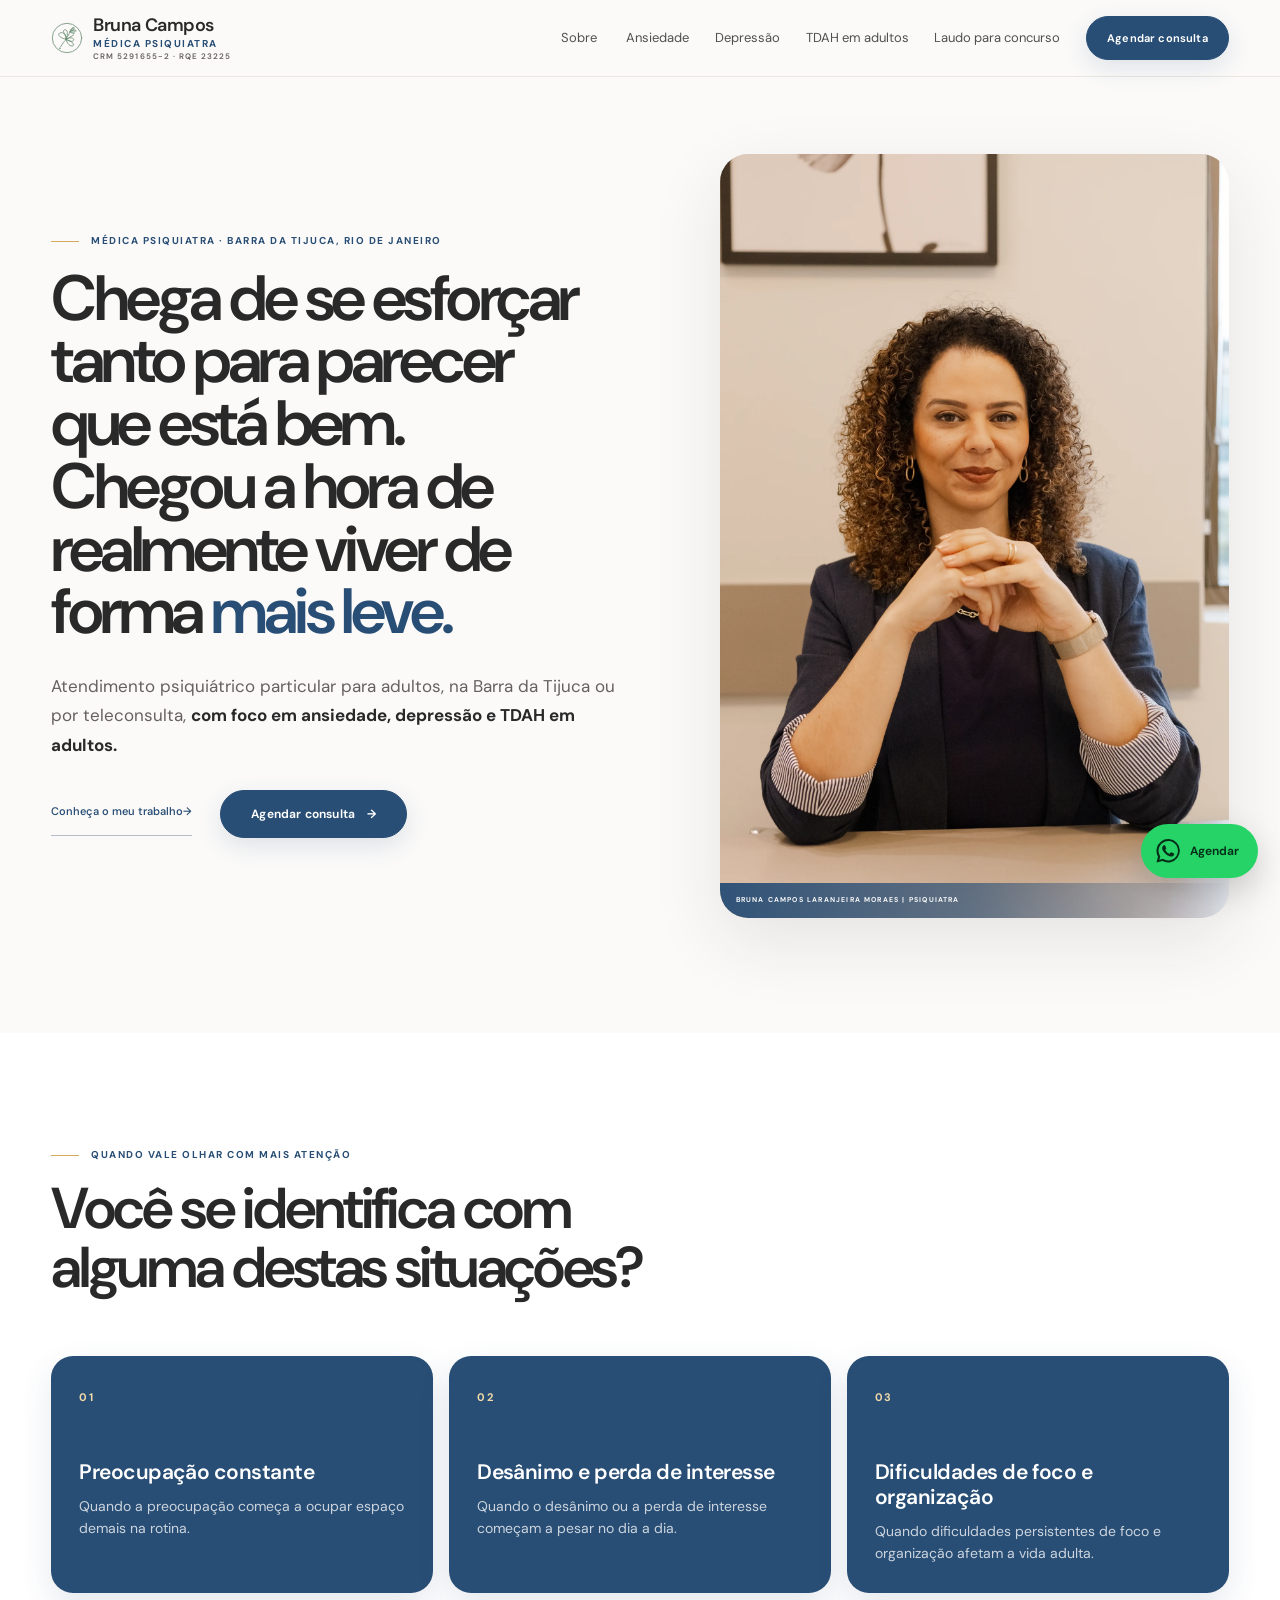
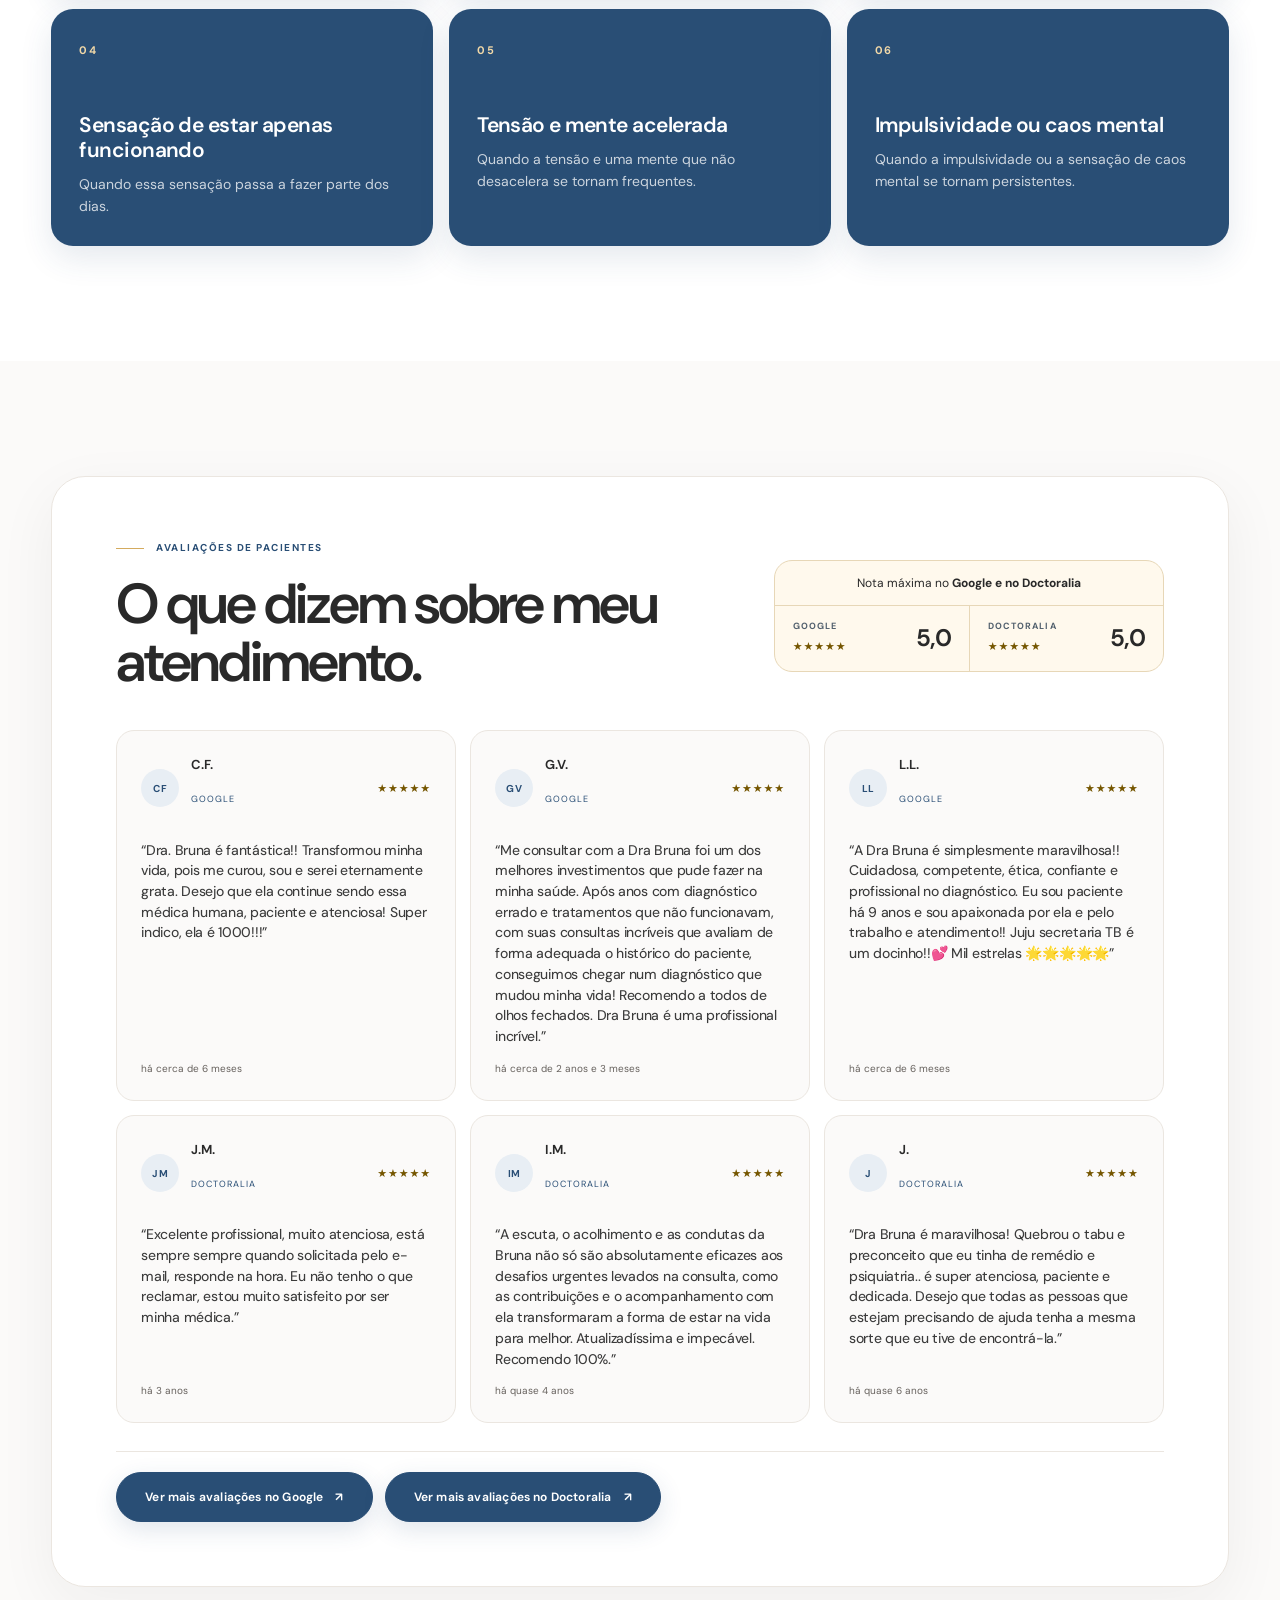
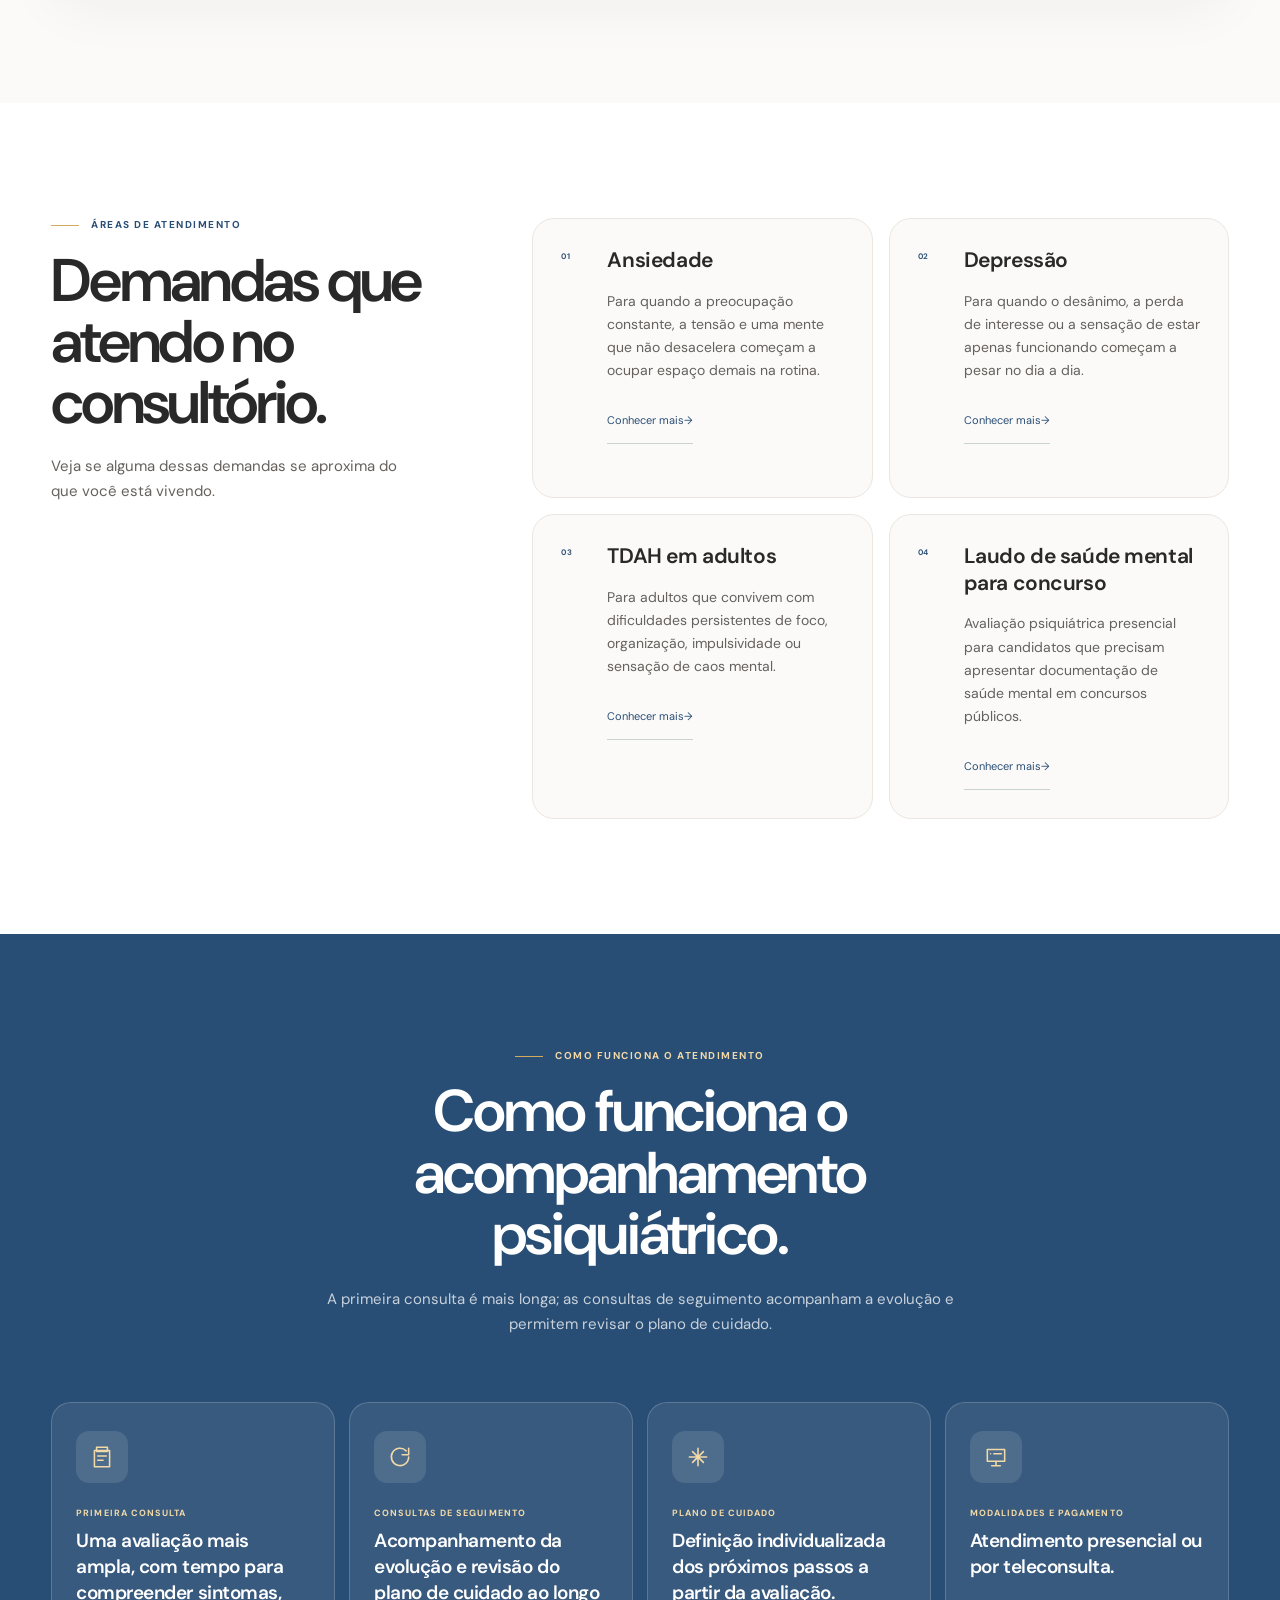
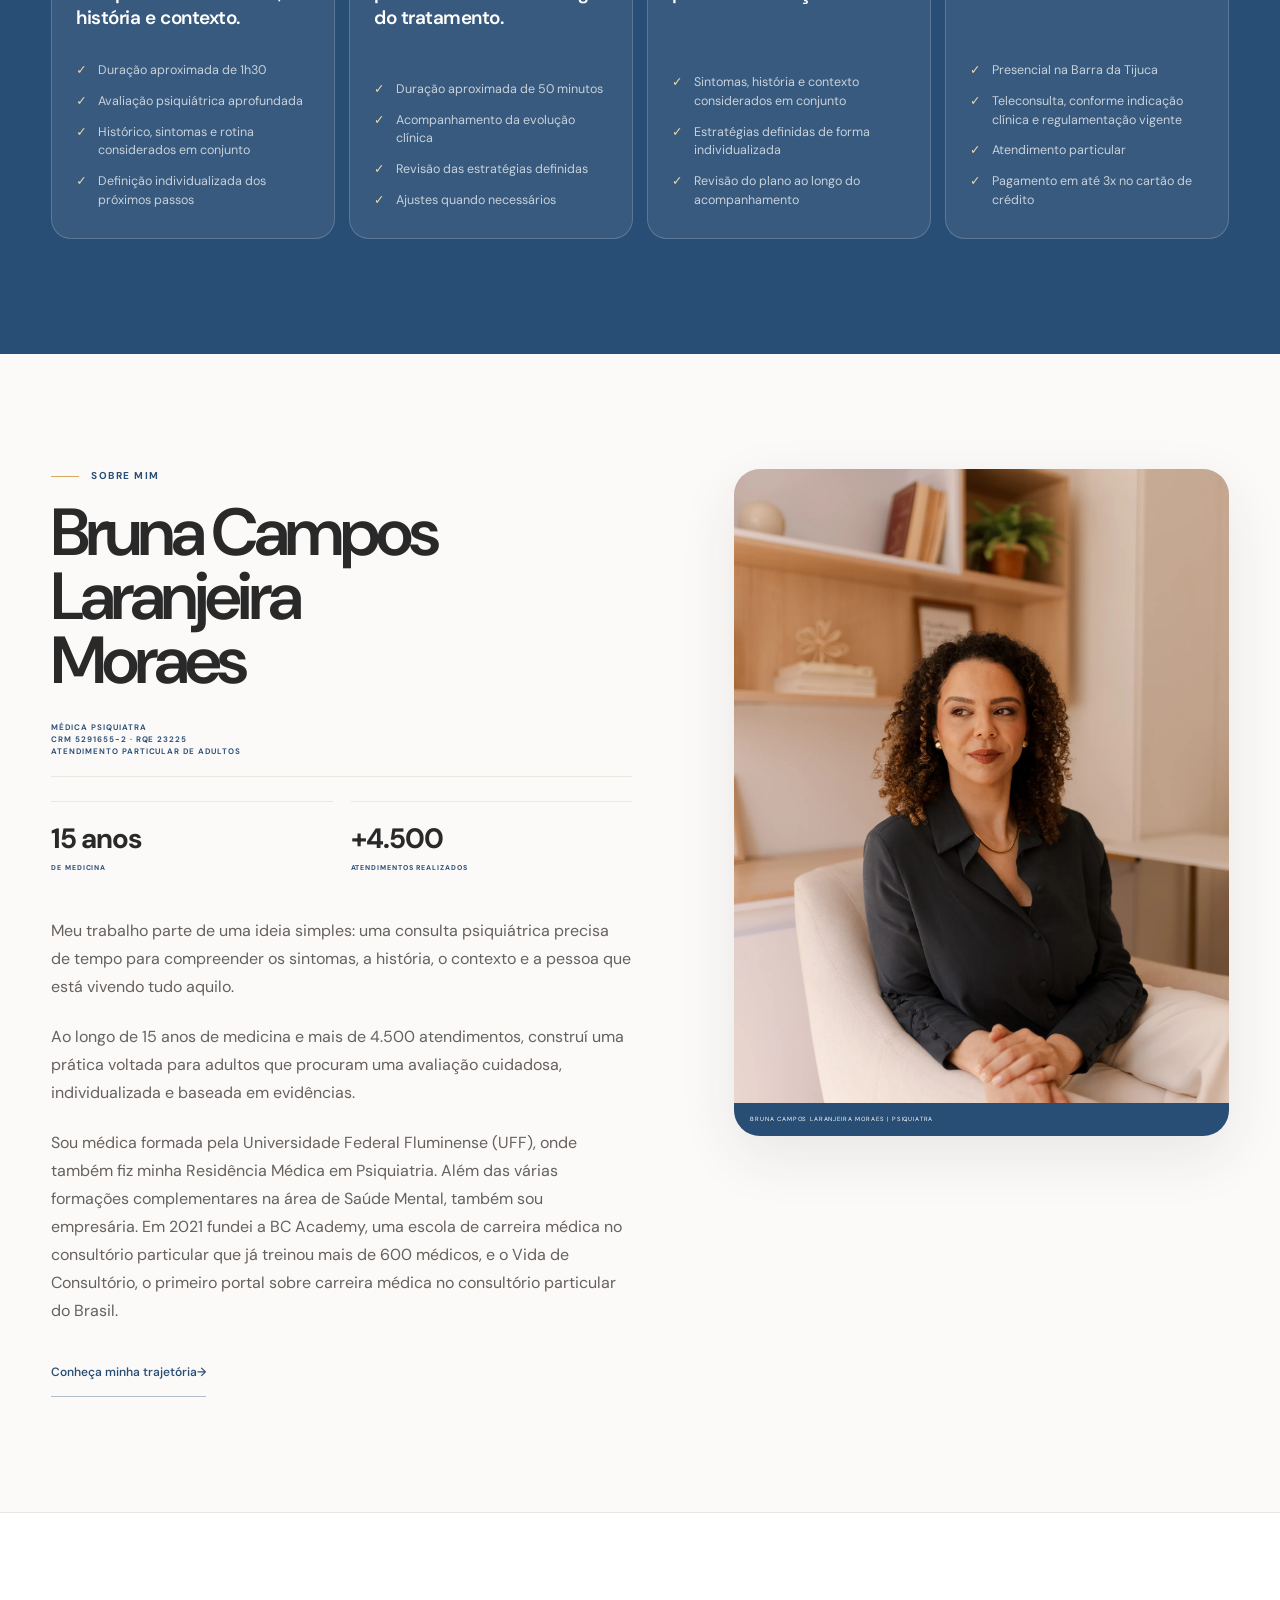
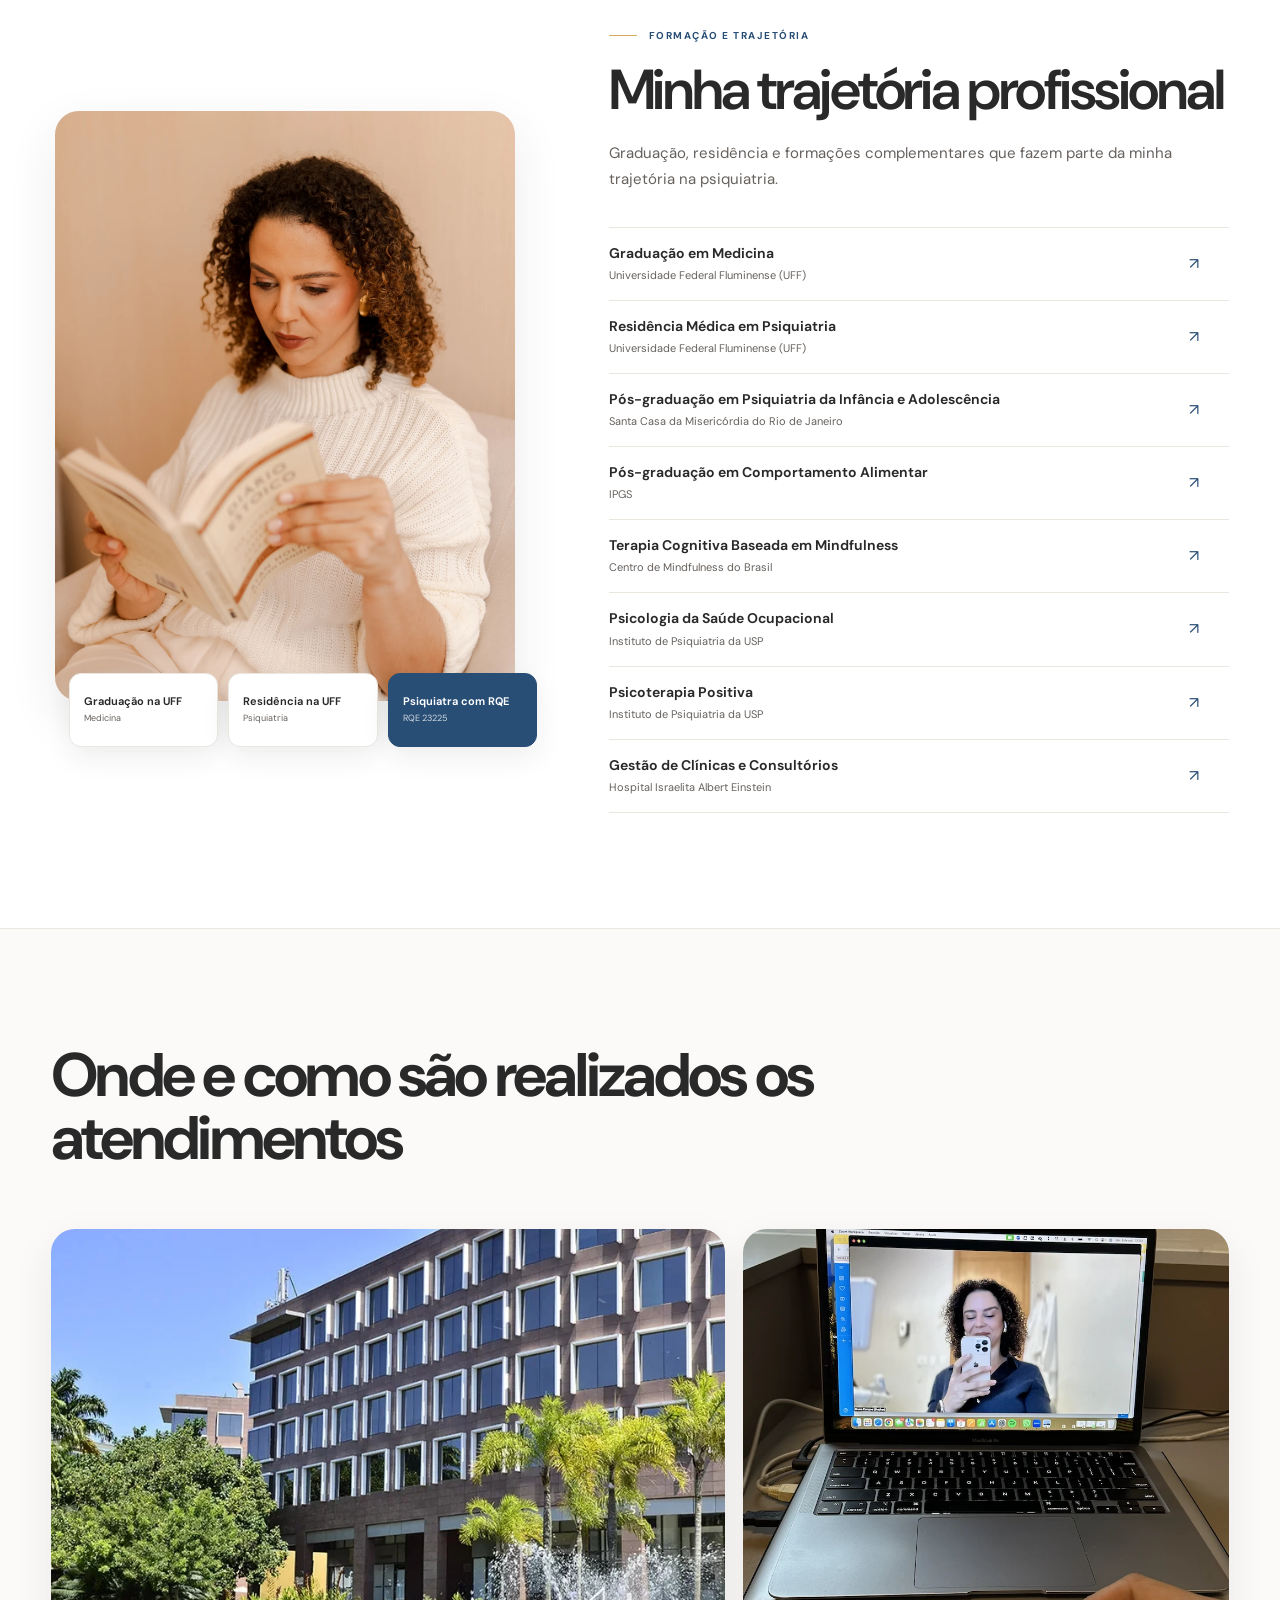
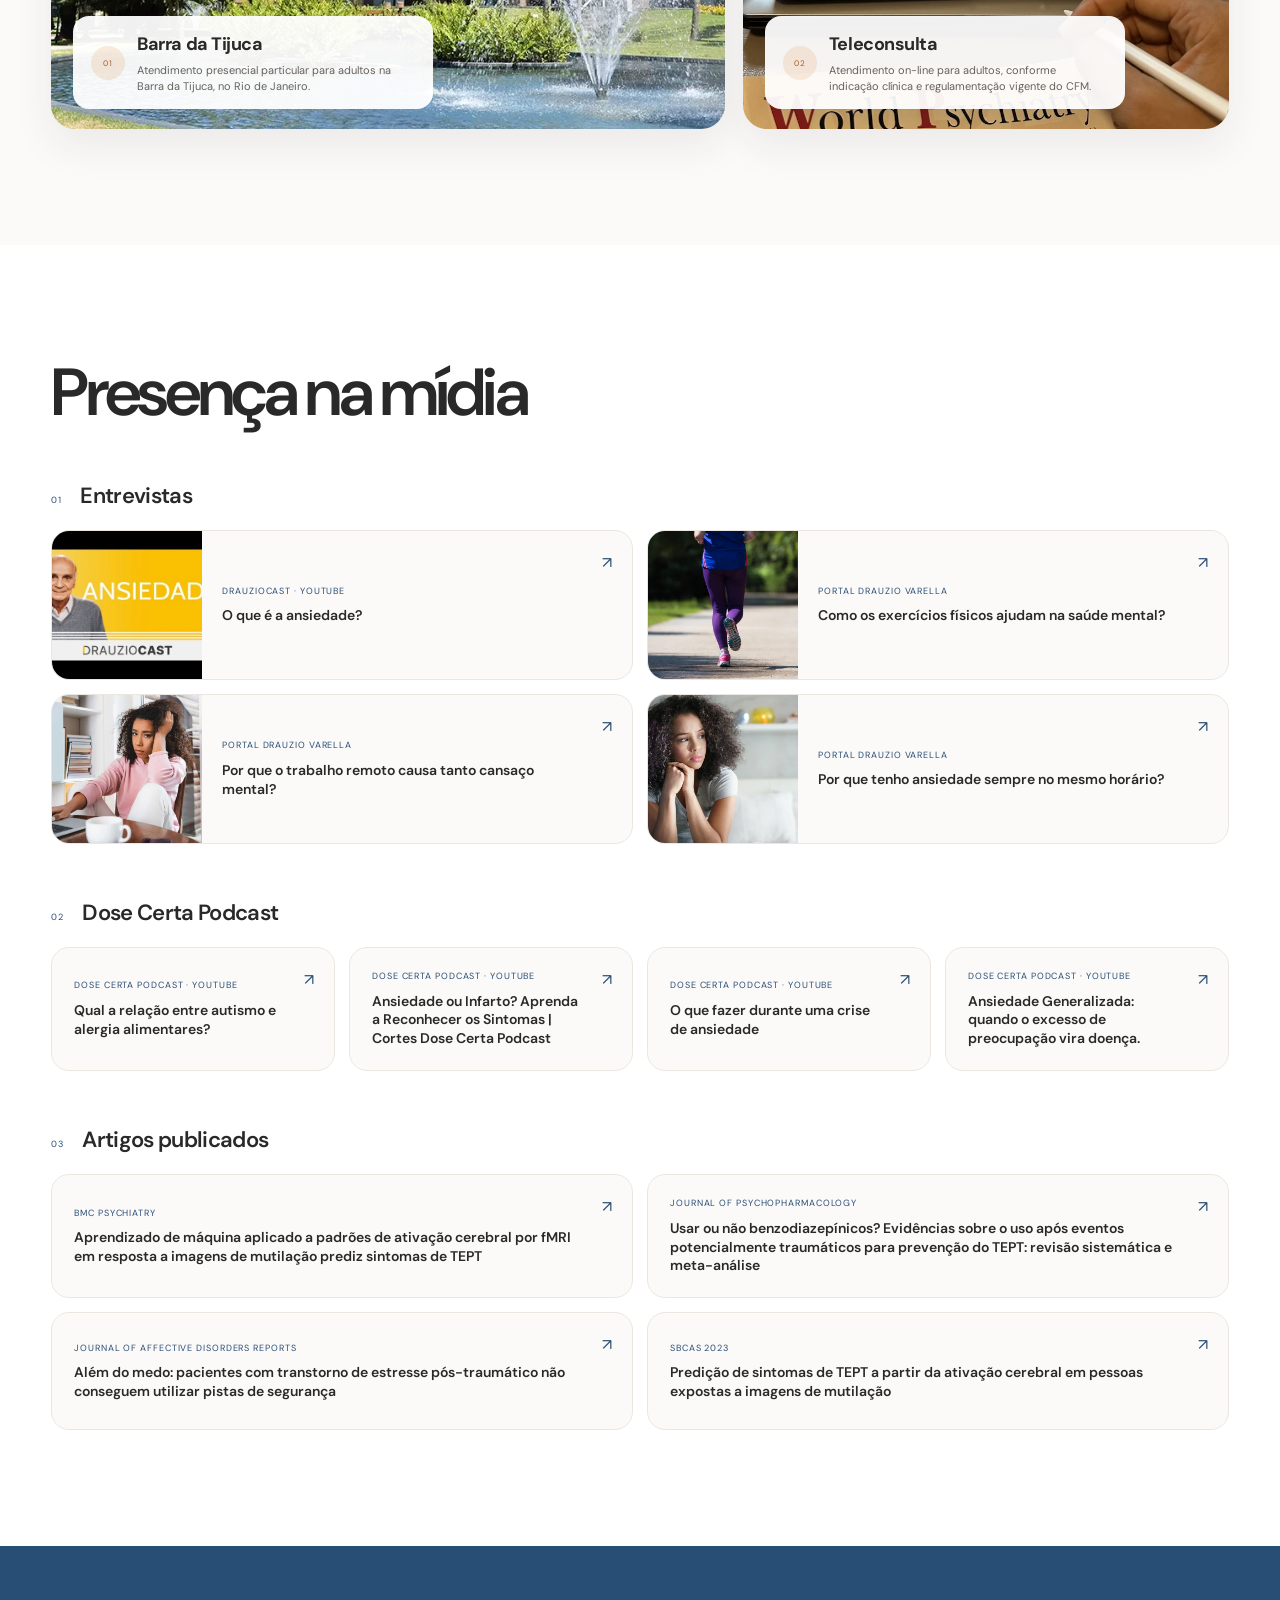
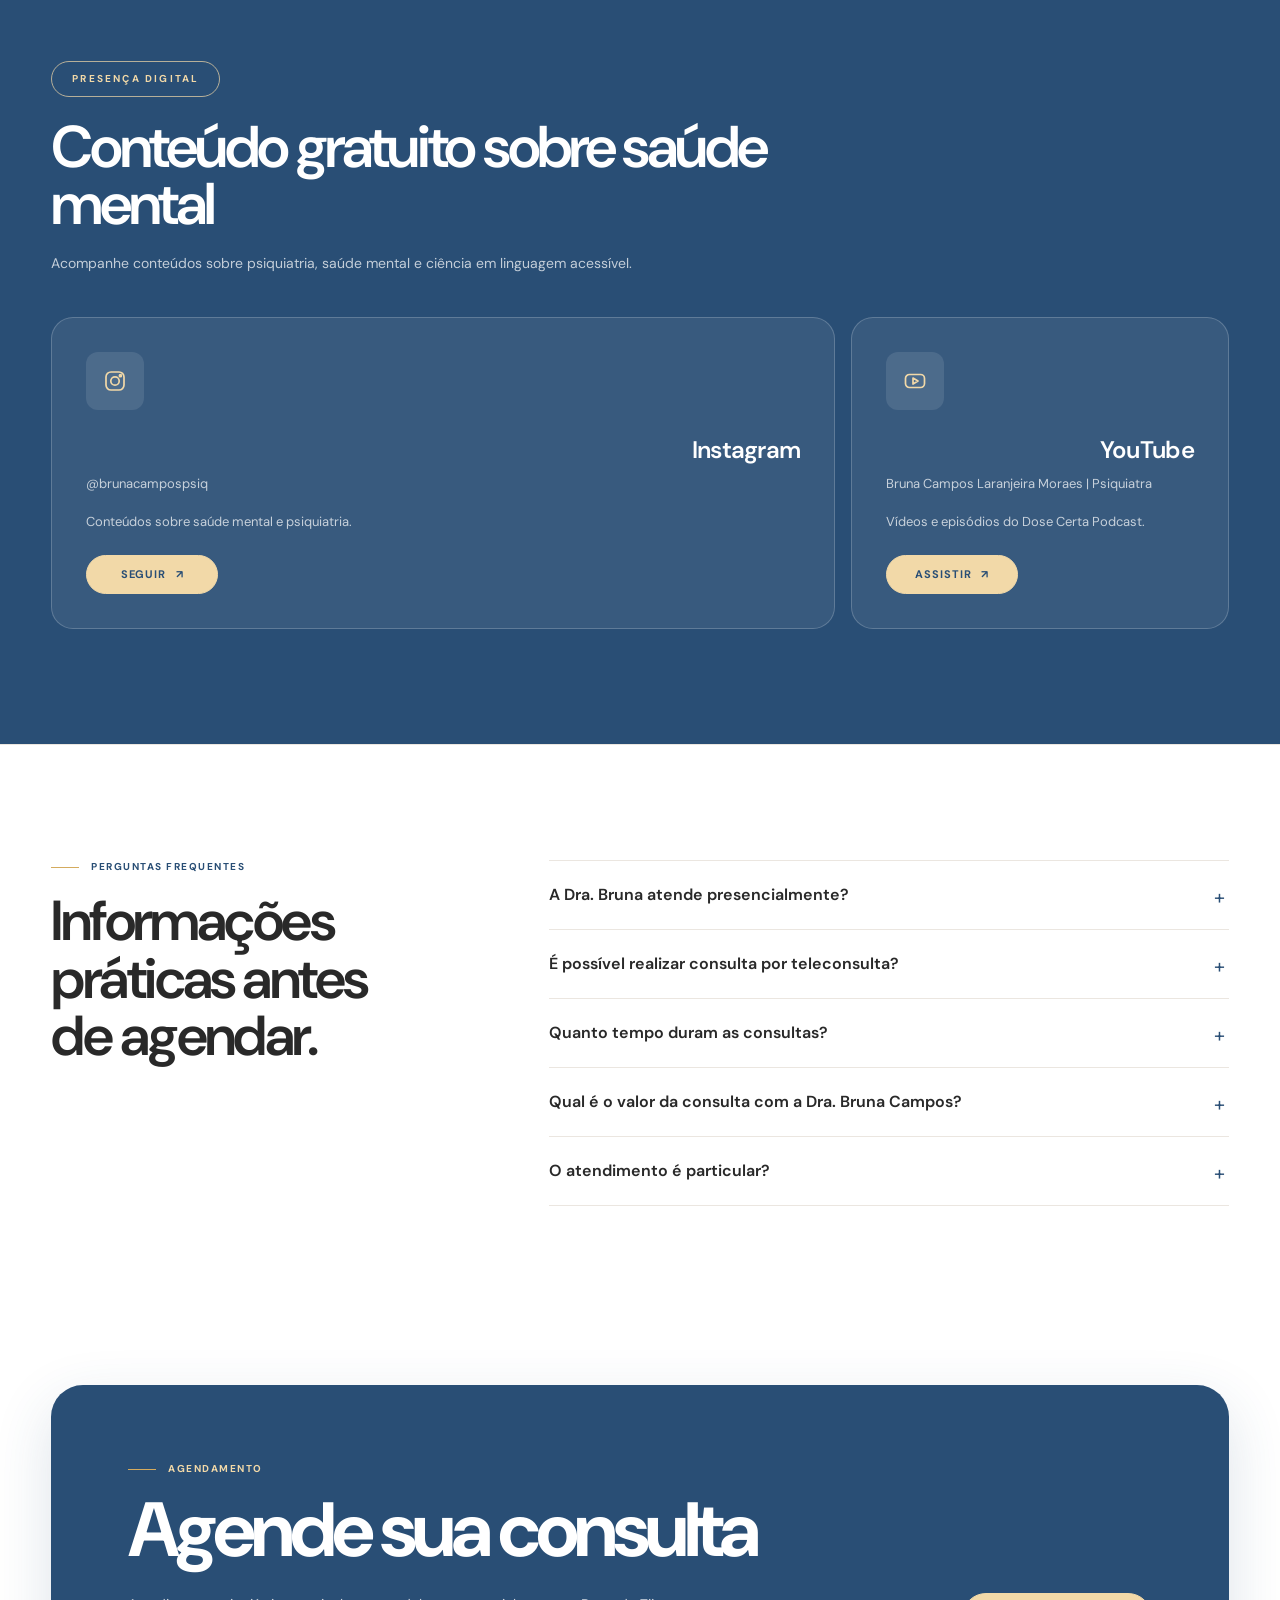
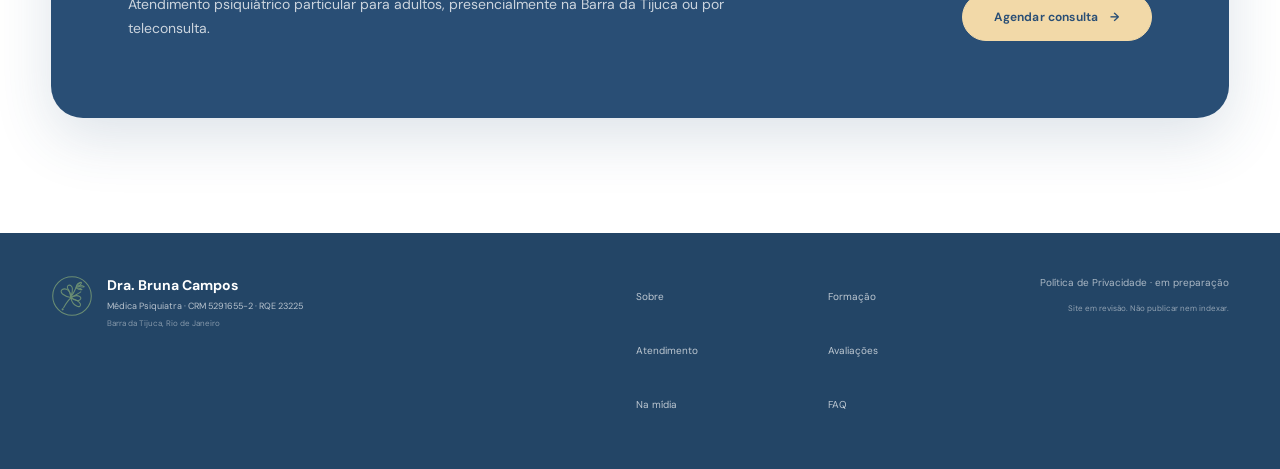
==== commit e4353356: "Aplica identidade visual Horizons à Home" ====
--- a/index.html
+++ b/index.html
@@ -13,8 +13,8 @@
 <meta content="Atendimento psiquiátrico particular para adultos na Barra da Tijuca e por teleconsulta, com foco em ansiedade, depressão e TDAH em adultos." property="og:description"/>
 <link href="https://fonts.googleapis.com" rel="preconnect"/>
 <link crossorigin="" href="https://fonts.gstatic.com" rel="preconnect"/>
-<link href="https://fonts.googleapis.com/css2?family=Inter:wght@400;500;550;600;650;700;750&amp;display=swap" rel="stylesheet"/>
-<link href="assets/css/styles.css?v=23" rel="stylesheet"/>
+<link href="https://fonts.googleapis.com/css2?family=DM+Sans:wght@400;500;600;700&amp;display=swap" rel="stylesheet"/>
+<link href="assets/css/styles.css?v=24" rel="stylesheet"/>
 <meta content="pt_BR" property="og:locale"/><meta content="https://www.brunacampospsiq.com/" property="og:url"/><meta content="https://www.brunacampospsiq.com/assets/images/bruna-hero.webp" property="og:image"/><meta content="summary_large_image" name="twitter:card"/><meta content="Dra. Bruna Campos | Psiquiatra na Barra da Tijuca" name="twitter:title"/><meta content="Atendimento psiquiátrico particular para adultos na Barra da Tijuca e por teleconsulta, com foco em ansiedade, depressão e TDAH em adultos." name="twitter:description"/><meta content="https://www.brunacampospsiq.com/assets/images/bruna-hero.webp" name="twitter:image"/><meta content="Bruna Campos Laranjeira Moraes" name="author"/><link href="favicon.svg" rel="icon" type="image/svg+xml"/><link as="image" fetchpriority="high" href="assets/images/bruna-hero.webp" rel="preload"/><script id="site-entity-schema" type="application/ld+json">{
   "@context": "https://schema.org",
   "@graph": [
@@ -74,7 +74,7 @@
     }
   ]
 }</script></head>
-<body>
+<body class="home-page">
 <a class="skip-link" href="#conteudo">Ir para o conteúdo</a>
 <header class="site-header" data-header="">
 <div class="shell header-inner">
@@ -107,8 +107,7 @@
 <a class="button" href="https://wa.me/5521999131898?text=Ol%C3%A1%2C%20gostaria%20de%20informa%C3%A7%C3%B5es%20sobre%20agendamento%20de%20consulta%20com%20a%20Dra.%20Bruna%20Campos." rel="noopener noreferrer" target="_blank">Agendar consulta</a>
 </nav>
 </header>
-<main id="conteudo">
-<section aria-labelledby="hero-title" class="hero" id="topo">
+<main id="conteudo"><section aria-labelledby="hero-title" class="hero" id="topo">
 <div class="shell hero-grid">
 <figure class="hero-photo-wrap">
 <img alt="Dra. Bruna Campos em retrato profissional" class="hero-photo" decoding="async" fetchpriority="high" height="2400" src="assets/images/bruna-hero.webp" width="1600"/>
@@ -127,7 +126,71 @@
 </div>
 </div>
 </div>
-</section><section aria-labelledby="areas-title" class="areas section">
+</section><section aria-labelledby="identification-title" class="identification section">
+<div class="shell">
+<div class="identification-heading">
+<p class="eyebrow eyebrow-compact">Quando vale olhar com mais atenção</p>
+<h2 id="identification-title">Você se identifica com alguma destas situações?</h2>
+</div>
+<div class="identification-grid">
+<article class="identification-card"><span aria-hidden="true">01</span><h3>Preocupação constante</h3><p>Quando a preocupação começa a ocupar espaço demais na rotina.</p></article>
+<article class="identification-card"><span aria-hidden="true">02</span><h3>Desânimo e perda de interesse</h3><p>Quando o desânimo ou a perda de interesse começam a pesar no dia a dia.</p></article>
+<article class="identification-card"><span aria-hidden="true">03</span><h3>Dificuldades de foco e organização</h3><p>Quando dificuldades persistentes de foco e organização afetam a vida adulta.</p></article>
+<article class="identification-card"><span aria-hidden="true">04</span><h3>Sensação de estar apenas funcionando</h3><p>Quando essa sensação passa a fazer parte dos dias.</p></article>
+<article class="identification-card"><span aria-hidden="true">05</span><h3>Tensão e mente acelerada</h3><p>Quando a tensão e uma mente que não desacelera se tornam frequentes.</p></article>
+<article class="identification-card"><span aria-hidden="true">06</span><h3>Impulsividade ou caos mental</h3><p>Quando a impulsividade ou a sensação de caos mental se tornam persistentes.</p></article>
+</div>
+</div>
+</section><section aria-labelledby="reviews-title" class="reviews section" id="avaliacoes">
+<div class="shell">
+<div class="reviews-heading">
+<div>
+<p class="eyebrow eyebrow-light">Avaliações de pacientes</p>
+<h2 id="reviews-title">O que dizem sobre meu atendimento.</h2>
+</div>
+<div aria-label="Nota máxima no Google e no Doctoralia" class="rating-badge">
+<p class="rating-badge-title">Nota máxima no <strong>Google e no Doctoralia</strong></p>
+<div class="rating-badge-platforms">
+<a aria-label="Ver avaliações da Dra. Bruna Campos no Google" href="https://share.google/ED9ckal8CYqUAlG8l" rel="noopener noreferrer" target="_blank"><span>Google</span><strong>5,0</strong><span aria-label="5 de 5 estrelas" class="stars">★★★★★</span></a>
+<a aria-label="Ver avaliações da Dra. Bruna Campos no Doctoralia" href="https://www.doctoralia.com.br/bruna-campos-2/psiquiatra/rio-de-janeiro#profile-reviews" rel="noopener noreferrer" target="_blank"><span>Doctoralia</span><strong>5,0</strong><span aria-label="5 de 5 estrelas" class="stars">★★★★★</span></a>
+</div>
+</div>
+</div>
+<div aria-label="Depoimentos selecionados" class="review-cards review-cards-natural">
+<article class="review-card review-card-natural">
+<header class="review-card-head"><div class="review-avatar">CF</div><div><strong>C.F.</strong><a class="review-source-link" href="https://share.google/ED9ckal8CYqUAlG8l" rel="noopener noreferrer" target="_blank">Google</a></div><span aria-label="5 de 5 estrelas" class="stars review-stars">★★★★★</span></header>
+<blockquote>“Dra. Bruna é fantástica!! Transformou minha vida, pois me curou, sou e serei eternamente grata. Desejo que ela continue sendo essa médica humana, paciente e atenciosa! Super indico, ela é 1000!!!”</blockquote>
+<time data-approximate="true" data-relative-date="" datetime="2026-05-26">há cerca de 3 meses</time>
+</article>
+<article class="review-card review-card-natural">
+<header class="review-card-head"><div class="review-avatar">GV</div><div><strong>G.V.</strong><a class="review-source-link" href="https://share.google/ED9ckal8CYqUAlG8l" rel="noopener noreferrer" target="_blank">Google</a></div><span aria-label="5 de 5 estrelas" class="stars review-stars">★★★★★</span></header>
+<blockquote>“Me consultar com a Dra Bruna foi um dos melhores investimentos que pude fazer na minha saúde. Após anos com diagnóstico errado e tratamentos que não funcionavam, com suas consultas incríveis que avaliam de forma adequada o histórico do paciente, conseguimos chegar num diagnóstico que mudou minha vida! Recomendo a todos de olhos fechados. Dra Bruna é uma profissional incrível.”</blockquote>
+<time data-approximate="true" data-relative-date="" datetime="2024-08-26">há cerca de 2 anos</time>
+</article>
+<article class="review-card review-card-natural">
+<header class="review-card-head"><div class="review-avatar">LL</div><div><strong>L.L.</strong><a class="review-source-link" href="https://share.google/ED9ckal8CYqUAlG8l" rel="noopener noreferrer" target="_blank">Google</a></div><span aria-label="5 de 5 estrelas" class="stars review-stars">★★★★★</span></header>
+<blockquote>“A Dra Bruna é simplesmente maravilhosa!! Cuidadosa, competente, ética, confiante e profissional no diagnóstico. Eu sou paciente há 9 anos e sou apaixonada por ela e pelo trabalho e atendimento!! Juju secretaria TB é um docinho!!💕 Mil estrelas 🌟🌟🌟🌟🌟”</blockquote>
+<time data-approximate="true" data-relative-date="" datetime="2026-05-26">há cerca de 3 meses</time>
+</article>
+<article class="review-card review-card-natural">
+<header class="review-card-head"><div class="review-avatar">JM</div><div><strong>J.M.</strong><a class="review-source-link" href="https://www.doctoralia.com.br/bruna-campos-2/psiquiatra/rio-de-janeiro#profile-reviews" rel="noopener noreferrer" target="_blank">Doctoralia</a></div><span aria-label="5 de 5 estrelas" class="stars review-stars">★★★★★</span></header>
+<blockquote>“Excelente profissional, muito atenciosa, está sempre sempre quando solicitada pelo e-mail, responde na hora. Eu não tenho o que reclamar, estou muito satisfeito por ser minha médica.”</blockquote>
+<time data-relative-date="" datetime="2023-11-10">10 de novembro de 2023</time>
+</article>
+<article class="review-card review-card-natural">
+<header class="review-card-head"><div class="review-avatar">IM</div><div><strong>I.M.</strong><a class="review-source-link" href="https://www.doctoralia.com.br/bruna-campos-2/psiquiatra/rio-de-janeiro#profile-reviews" rel="noopener noreferrer" target="_blank">Doctoralia</a></div><span aria-label="5 de 5 estrelas" class="stars review-stars">★★★★★</span></header>
+<blockquote>“A escuta, o acolhimento e as condutas da Bruna não só são absolutamente eficazes aos desafios urgentes levados na consulta, como as contribuições e o acompanhamento com ela transformaram a forma de estar na vida para melhor. Atualizadíssima e impecável. Recomendo 100%.”</blockquote>
+<time data-relative-date="" datetime="2023-01-14">14 de janeiro de 2023</time>
+</article>
+<article class="review-card review-card-natural">
+<header class="review-card-head"><div class="review-avatar">J</div><div><strong>J.</strong><a class="review-source-link" href="https://www.doctoralia.com.br/bruna-campos-2/psiquiatra/rio-de-janeiro#profile-reviews" rel="noopener noreferrer" target="_blank">Doctoralia</a></div><span aria-label="5 de 5 estrelas" class="stars review-stars">★★★★★</span></header>
+<blockquote>“Dra Bruna é maravilhosa! Quebrou o tabu e preconceito que eu tinha de remédio e psiquiatria.. é super atenciosa, paciente e dedicada. Desejo que todas as pessoas que estejam precisando de ajuda tenha a mesma sorte que eu tive de encontrá-la.”</blockquote>
+<time data-relative-date="" datetime="2021-01-08">8 de janeiro de 2021</time>
+</article>
+</div>
+<div class="reviews-more reviews-actions"><a class="button reviews-button" href="https://share.google/ED9ckal8CYqUAlG8l" rel="noopener noreferrer" target="_blank">Ver mais avaliações no Google <span aria-hidden="true">↗</span></a><a class="button reviews-button" href="https://www.doctoralia.com.br/bruna-campos-2/psiquiatra/rio-de-janeiro#profile-reviews" rel="noopener noreferrer" target="_blank">Ver mais avaliações no Doctoralia <span aria-hidden="true">↗</span></a></div>
+</div>
+</section><section aria-labelledby="areas-title" class="areas section" id="servicos">
 <div class="shell editorial-grid">
 <div class="section-intro">
 <p class="eyebrow eyebrow-compact">Áreas de atendimento</p>
@@ -163,60 +226,94 @@
 <span class="index">04</span>
 <div>
 <h3>Laudo de saúde mental para concurso</h3>
-<p>Avaliação psiquiátrica para candidatos que precisam apresentar documentação de saúde mental em concursos públicos.</p>
+<p>Avaliação psiquiátrica presencial para candidatos que precisam apresentar documentação de saúde mental em concursos públicos.</p>
 <a aria-label="Conhecer mais sobre laudo de saúde mental para concurso" href="laudo-saude-mental-concurso/">Conhecer mais <span aria-hidden="true">→</span></a>
 </div>
 </article>
 </div>
 </div>
-</section><section aria-labelledby="reviews-title" class="reviews section" id="avaliacoes">
+</section><section aria-labelledby="care-title" class="care section" id="atendimento">
 <div class="shell">
-<div class="reviews-heading">
-<div>
-<p class="eyebrow eyebrow-light">Avaliações de pacientes</p>
-<h2 id="reviews-title">O que dizem sobre meu atendimento.</h2>
-</div>
-<div aria-label="Nota máxima no Google e no Doctoralia" class="rating-badge">
-<p class="rating-badge-title">Nota máxima no <strong>Google e no Doctoralia</strong></p>
-<div class="rating-badge-platforms">
-<a aria-label="Ver avaliações da Dra. Bruna Campos no Google" href="https://share.google/ED9ckal8CYqUAlG8l" rel="noopener noreferrer" target="_blank"><span>Google</span><strong>5,0</strong><span aria-label="5 de 5 estrelas" class="stars">★★★★★</span></a>
-<a aria-label="Ver avaliações da Dra. Bruna Campos no Doctoralia" href="https://www.doctoralia.com.br/bruna-campos-2/psiquiatra/rio-de-janeiro#profile-reviews" rel="noopener noreferrer" target="_blank"><span>Doctoralia</span><strong>5,0</strong><span aria-label="5 de 5 estrelas" class="stars">★★★★★</span></a>
-</div>
-</div>
-</div>
-<div aria-label="Depoimentos selecionados" class="review-cards review-cards-natural">
-<article class="review-card review-card-natural">
-<header class="review-card-head"><div class="review-avatar">CF</div><div><strong>C.F.</strong><a class="review-source-link" href="https://share.google/ED9ckal8CYqUAlG8l" rel="noopener noreferrer" target="_blank">Google</a></div><span aria-label="5 de 5 estrelas" class="stars review-stars">★★★★★</span></header>
-<blockquote>“Dra. Bruna é fantástica!! Transformou minha vida, pois me curou, sou e serei eternamente grata. Desejo que ela continue sendo essa médica humana, paciente e atenciosa! Super indico, ela é 1000!!!”</blockquote>
-<time data-approximate="true" data-relative-date="" datetime="2026-05-26">há cerca de 3 meses</time>
-</article>
-<article class="review-card review-card-natural">
-<header class="review-card-head"><div class="review-avatar">GV</div><div><strong>G.V.</strong><a class="review-source-link" href="https://share.google/ED9ckal8CYqUAlG8l" rel="noopener noreferrer" target="_blank">Google</a></div><span aria-label="5 de 5 estrelas" class="stars review-stars">★★★★★</span></header>
-<blockquote>“Me consultar com a Dra Bruna foi um dos melhores investimentos que pude fazer na minha saúde. Após anos com diagnóstico errado e tratamentos que não funcionavam, com suas consultas incríveis que avaliam de forma adequada o histórico do paciente, conseguimos chegar num diagnóstico que mudou minha vida! Recomendo a todos de olhos fechados. Dra Bruna é uma profissional incrível.”</blockquote>
-<time data-approximate="true" data-relative-date="" datetime="2024-08-26">há cerca de 2 anos</time>
-</article>
-<article class="review-card review-card-natural">
-<header class="review-card-head"><div class="review-avatar">LL</div><div><strong>L.L.</strong><a class="review-source-link" href="https://share.google/ED9ckal8CYqUAlG8l" rel="noopener noreferrer" target="_blank">Google</a></div><span aria-label="5 de 5 estrelas" class="stars review-stars">★★★★★</span></header>
-<blockquote>“A Dra Bruna é simplesmente maravilhosa!! Cuidadosa, competente, ética, confiante e profissional no diagnóstico. Eu sou paciente há 9 anos e sou apaixonada por ela e pelo trabalho e atendimento!! Juju secretaria TB é um docinho!!💕 Mil estrelas 🌟🌟🌟🌟🌟”</blockquote>
-<time data-approximate="true" data-relative-date="" datetime="2026-05-26">há cerca de 3 meses</time>
-</article>
-<article class="review-card review-card-natural">
-<header class="review-card-head"><div class="review-avatar">JM</div><div><strong>J.M.</strong><a class="review-source-link" href="https://www.doctoralia.com.br/bruna-campos-2/psiquiatra/rio-de-janeiro#profile-reviews" rel="noopener noreferrer" target="_blank">Doctoralia</a></div><span aria-label="5 de 5 estrelas" class="stars review-stars">★★★★★</span></header>
-<blockquote>“Excelente profissional, muito atenciosa, está sempre sempre quando solicitada pelo e-mail, responde na hora. Eu não tenho o que reclamar, estou muito satisfeito por ser minha médica.”</blockquote>
-<time data-relative-date="" datetime="2023-11-10">10 de novembro de 2023</time>
-</article>
-<article class="review-card review-card-natural">
-<header class="review-card-head"><div class="review-avatar">IM</div><div><strong>I.M.</strong><a class="review-source-link" href="https://www.doctoralia.com.br/bruna-campos-2/psiquiatra/rio-de-janeiro#profile-reviews" rel="noopener noreferrer" target="_blank">Doctoralia</a></div><span aria-label="5 de 5 estrelas" class="stars review-stars">★★★★★</span></header>
-<blockquote>“A escuta, o acolhimento e as condutas da Bruna não só são absolutamente eficazes aos desafios urgentes levados na consulta, como as contribuições e o acompanhamento com ela transformaram a forma de estar na vida para melhor. Atualizadíssima e impecável. Recomendo 100%.”</blockquote>
-<time data-relative-date="" datetime="2023-01-14">14 de janeiro de 2023</time>
-</article>
-<article class="review-card review-card-natural">
-<header class="review-card-head"><div class="review-avatar">J</div><div><strong>J.</strong><a class="review-source-link" href="https://www.doctoralia.com.br/bruna-campos-2/psiquiatra/rio-de-janeiro#profile-reviews" rel="noopener noreferrer" target="_blank">Doctoralia</a></div><span aria-label="5 de 5 estrelas" class="stars review-stars">★★★★★</span></header>
-<blockquote>“Dra Bruna é maravilhosa! Quebrou o tabu e preconceito que eu tinha de remédio e psiquiatria.. é super atenciosa, paciente e dedicada. Desejo que todas as pessoas que estejam precisando de ajuda tenha a mesma sorte que eu tive de encontrá-la.”</blockquote>
-<time data-relative-date="" datetime="2021-01-08">8 de janeiro de 2021</time>
-</article>
-</div>
-<div class="reviews-more reviews-actions"><a class="button reviews-button" href="https://share.google/ED9ckal8CYqUAlG8l" rel="noopener noreferrer" target="_blank">Ver mais avaliações no Google <span aria-hidden="true">↗</span></a><a class="button reviews-button" href="https://www.doctoralia.com.br/bruna-campos-2/psiquiatra/rio-de-janeiro#profile-reviews" rel="noopener noreferrer" target="_blank">Ver mais avaliações no Doctoralia <span aria-hidden="true">↗</span></a></div>
+<div class="care-heading">
+<p class="eyebrow eyebrow-compact">Como funciona o atendimento</p>
+<h2 id="care-title">Como funciona o acompanhamento psiquiátrico.</h2>
+<p class="care-subtitle">A primeira consulta é mais longa; as consultas de seguimento acompanham a evolução e permitem revisar o plano de cuidado.</p>
+</div>
+<div class="care-boxes">
+<article class="care-box care-box-featured">
+<div aria-hidden="true" class="care-box-icon">
+<svg viewbox="0 0 24 24"><path d="M7 3h10v4H7zM5 6h14v15H5zM8 11h8M8 15h5"></path></svg>
+</div>
+<p class="care-kicker">Primeira consulta</p>
+<h3>Uma avaliação mais ampla, com tempo para compreender sintomas, história e contexto.</h3>
+<ul>
+<li>Duração aproximada de 1h30</li>
+<li>Avaliação psiquiátrica aprofundada</li>
+<li>Histórico, sintomas e rotina considerados em conjunto</li>
+<li>Definição individualizada dos próximos passos</li>
+</ul>
+</article>
+<article class="care-box">
+<div aria-hidden="true" class="care-box-icon">
+<svg viewbox="0 0 24 24"><path d="M20 12a8 8 0 1 1-2.3-5.7M20 4v6h-6"></path></svg>
+</div>
+<p class="care-kicker">Consultas de seguimento</p>
+<h3>Acompanhamento da evolução e revisão do plano de cuidado ao longo do tratamento.</h3>
+<ul>
+<li>Duração aproximada de 50 minutos</li>
+<li>Acompanhamento da evolução clínica</li>
+<li>Revisão das estratégias definidas</li>
+<li>Ajustes quando necessários</li>
+</ul>
+</article>
+<article class="care-box">
+<div aria-hidden="true" class="care-box-icon">
+<svg viewbox="0 0 24 24"><path d="M4 12h16M12 4v16M7 7l10 10M17 7 7 17"></path></svg>
+</div>
+<p class="care-kicker">Plano de cuidado</p>
+<h3>Definição individualizada dos próximos passos a partir da avaliação.</h3>
+<ul>
+<li>Sintomas, história e contexto considerados em conjunto</li>
+<li>Estratégias definidas de forma individualizada</li>
+<li>Revisão do plano ao longo do acompanhamento</li>
+</ul>
+</article>
+<article class="care-box">
+<div aria-hidden="true" class="care-box-icon">
+<svg viewbox="0 0 24 24"><path d="M4 5h16v11H4zM8 20h8M12 16v4M7 9h.01M10 9h7"></path></svg>
+</div>
+<p class="care-kicker">Modalidades e pagamento</p>
+<h3>Atendimento presencial ou por teleconsulta.</h3>
+<ul>
+<li>Presencial na Barra da Tijuca</li>
+<li>Teleconsulta, conforme indicação clínica e regulamentação vigente</li>
+<li>Atendimento particular</li>
+<li>Pagamento em até 3x no cartão de crédito</li>
+</ul>
+</article>
+</div>
+</div>
+</section><section aria-labelledby="about-title" class="about section" id="sobre">
+<div class="shell about-grid">
+<div class="about-identity">
+<p class="eyebrow eyebrow-compact">Sobre mim</p>
+<h2 id="about-title">Bruna Campos<br/>Laranjeira<br/>Moraes</h2>
+<p class="credentials">Médica Psiquiatra<br/>CRM 5291655-2 · RQE 23225<br/>Atendimento particular de adultos</p>
+<div aria-label="Dados profissionais" class="facts">
+<div><strong>15 anos</strong><span>de medicina</span></div>
+<div><strong>+4.500</strong><span>atendimentos realizados</span></div>
+</div>
+</div>
+<div class="about-copy">
+<p>Meu trabalho parte de uma ideia simples: uma consulta psiquiátrica precisa de tempo para compreender os sintomas, a história, o contexto e a pessoa que está vivendo tudo aquilo.</p>
+<p>Ao longo de 15 anos de medicina e mais de 4.500 atendimentos, construí uma prática voltada para adultos que procuram uma avaliação cuidadosa, individualizada e baseada em evidências.</p>
+<p>Sou médica formada pela Universidade Federal Fluminense (UFF), onde também fiz minha Residência Médica em Psiquiatria. Além das várias formações complementares na área de Saúde Mental, também sou empresária. Em 2021 fundei a BC Academy, uma escola de carreira médica no consultório particular que já treinou mais de 600 médicos, e o Vida de Consultório, o primeiro portal sobre carreira médica no consultório particular do Brasil.</p>
+<a class="text-link about-link" href="sobre/">Conheça minha trajetória <span aria-hidden="true">→</span></a>
+</div>
+<figure class="about-photo-wrap">
+<img alt="Dra. Bruna Campos em seu consultório" class="about-photo" decoding="async" height="2400" loading="lazy" src="assets/images/bruna-sobre.webp" width="1600"/>
+<figcaption>Bruna Campos Laranjeira Moraes | Psiquiatra</figcaption>
+</figure>
 </div>
 </section><section aria-labelledby="formation-title" class="formation section" id="formacao">
 <div class="shell formation-profile-grid">
@@ -243,75 +340,31 @@
 <div aria-label="Formação profissional" class="formation-clean-list"><a href="https://www.uff.br/" rel="noopener noreferrer" target="_blank"><strong>Graduação em Medicina</strong><span>Universidade Federal Fluminense (UFF)</span><i>↗</i></a><a href="https://www.uff.br/" rel="noopener noreferrer" target="_blank"><strong>Residência Médica em Psiquiatria</strong><span>Universidade Federal Fluminense (UFF)</span><i>↗</i></a><a href="https://www.santacasadamisericordia.org/" rel="noopener noreferrer" target="_blank"><strong>Pós-graduação em Psiquiatria da Infância e Adolescência</strong><span>Santa Casa da Misericórdia do Rio de Janeiro</span><i>↗</i></a><a href="https://ipgs.com.br/" rel="noopener noreferrer" target="_blank"><strong>Pós-graduação em Comportamento Alimentar</strong><span>IPGS</span><i>↗</i></a><a href="https://www.brasilmindfulness.com/" rel="noopener noreferrer" target="_blank"><strong>Terapia Cognitiva Baseada em Mindfulness</strong><span>Centro de Mindfulness do Brasil</span><i>↗</i></a><a href="https://ipqhc.org.br/" rel="noopener noreferrer" target="_blank"><strong>Psicologia da Saúde Ocupacional</strong><span>Instituto de Psiquiatria da USP</span><i>↗</i></a><a href="https://ipqhc.org.br/" rel="noopener noreferrer" target="_blank"><strong>Psicoterapia Positiva</strong><span>Instituto de Psiquiatria da USP</span><i>↗</i></a><a href="https://ensino.einstein.br/curta-duracao/gest%C3%A3o%20clinica" rel="noopener noreferrer" target="_blank"><strong>Gestão de Clínicas e Consultórios</strong><span>Hospital Israelita Albert Einstein</span><i>↗</i></a></div>
 </div>
 </div>
-</section><section aria-labelledby="care-title" class="care section" id="atendimento">
-<div class="shell">
-<div class="care-heading">
-<p class="eyebrow eyebrow-compact">Como funciona o atendimento</p>
-<h2 id="care-title">Como funciona o acompanhamento psiquiátrico.</h2>
-<p class="care-subtitle">A primeira consulta é mais longa; as consultas de seguimento acompanham a evolução e permitem revisar o plano de cuidado.</p>
-</div>
-<div class="care-boxes">
-<article class="care-box care-box-featured">
-<div aria-hidden="true" class="care-box-icon">
-<svg viewbox="0 0 24 24"><path d="M7 3h10v4H7zM5 6h14v15H5zM8 11h8M8 15h5"></path></svg>
-</div>
-<p class="care-kicker">Primeira consulta</p>
-<h3>Uma avaliação mais ampla, com tempo para compreender sintomas, história e contexto.</h3>
-<ul>
-<li>Duração aproximada de 1h30</li>
-<li>Avaliação psiquiátrica aprofundada</li>
-<li>Histórico, sintomas e rotina considerados em conjunto</li>
-<li>Definição individualizada dos próximos passos</li>
-</ul>
-</article>
-<article class="care-box">
-<div aria-hidden="true" class="care-box-icon">
-<svg viewbox="0 0 24 24"><path d="M20 12a8 8 0 1 1-2.3-5.7M20 4v6h-6"></path></svg>
-</div>
-<p class="care-kicker">Consultas de seguimento</p>
-<h3>Acompanhamento da evolução e revisão do plano de cuidado ao longo do tratamento.</h3>
-<ul>
-<li>Duração aproximada de 50 minutos</li>
-<li>Acompanhamento da evolução clínica</li>
-<li>Revisão das estratégias definidas</li>
-<li>Ajustes quando necessários</li>
-</ul>
-</article>
-<article class="care-box">
-<div aria-hidden="true" class="care-box-icon">
-<svg viewbox="0 0 24 24"><path d="M4 5h16v11H4zM8 20h8M12 16v4M7 9h.01M10 9h7"></path></svg>
-</div>
-<p class="care-kicker">Modalidades e pagamento</p>
-<h3>Atendimento presencial ou por teleconsulta.</h3>
-<ul>
-<li>Presencial na Barra da Tijuca</li>
-<li>Teleconsulta, conforme indicação clínica e regulamentação vigente</li>
-<li>Atendimento particular</li>
-<li>Pagamento em até 3x no cartão de crédito</li>
-</ul>
-</article>
-</div>
-</div>
-</section><section aria-labelledby="about-title" class="about section" id="sobre">
-<div class="shell about-grid">
-<div class="about-identity">
-<p class="eyebrow eyebrow-compact">Sobre mim</p>
-<h2 id="about-title">Bruna Campos<br/>Laranjeira<br/>Moraes</h2>
-<p class="credentials">Médica Psiquiatra<br/>CRM 5291655-2 · RQE 23225<br/>Atendimento particular de adultos</p>
-<div aria-label="Dados profissionais" class="facts">
-<div><strong>15 anos</strong><span>de medicina</span></div>
-<div><strong>+4.500</strong><span>atendimentos realizados</span></div>
-</div>
-</div>
-<div class="about-copy">
-<p>Meu trabalho parte de uma ideia simples: uma consulta psiquiátrica precisa de tempo para compreender os sintomas, a história, o contexto e a pessoa que está vivendo tudo aquilo.</p>
-<p>Ao longo de 15 anos de medicina e mais de 4.500 atendimentos, construí uma prática voltada para adultos que procuram uma avaliação cuidadosa, individualizada e baseada em evidências.</p>
-<p>Sou médica formada pela Universidade Federal Fluminense (UFF), onde também fiz minha Residência Médica em Psiquiatria. Além das várias formações complementares na área de Saúde Mental, também sou empresária. Em 2021 fundei a BC Academy, uma escola de carreira médica no consultório particular que já treinou mais de 600 médicos, e o Vida de Consultório, o primeiro portal sobre carreira médica no consultório particular do Brasil.</p>
-</div>
-<figure class="about-photo-wrap">
-<img alt="Dra. Bruna Campos em seu consultório" class="about-photo" decoding="async" height="2400" loading="lazy" src="assets/images/bruna-sobre.webp" width="1600"/>
-<figcaption>Bruna Campos Laranjeira Moraes | Psiquiatra</figcaption>
-</figure>
+</section><section aria-labelledby="modalities-title" class="modalities section" id="modalidades">
+<div class="shell modalities-grid">
+<div class="modalities-heading"><h2 class="section-display-title" id="modalities-title">Onde e como são realizados os atendimentos</h2></div>
+<div class="modality-panels">
+<article>
+<img alt="Fachada do local de atendimento presencial na Barra da Tijuca" class="modality-photo" decoding="async" height="600" loading="lazy" src="assets/images/atendimento-barra.webp" width="800"/>
+<div class="modality-caption">
+<span class="modality-index">01</span>
+<div>
+<h3>Barra da Tijuca</h3>
+<p>Atendimento presencial particular para adultos na Barra da Tijuca, no Rio de Janeiro.</p>
+</div>
+</div>
+</article>
+<article class="modality-panel-accent">
+<img alt="Contexto de teleconsulta com atendimento por videochamada" class="modality-photo modality-photo-portrait" decoding="async" height="1308" loading="lazy" src="assets/images/atendimento-teleconsulta.webp" width="898"/>
+<div class="modality-caption">
+<span class="modality-index">02</span>
+<div>
+<h3>Teleconsulta</h3>
+<p>Atendimento on-line para adultos, conforme indicação clínica e regulamentação vigente do CFM.</p>
+</div>
+</div>
+</article>
+</div>
 </div>
 </section><section aria-labelledby="media-title" class="media section" id="midia"><div class="shell media-showcase"><div class="media-showcase-head media-showcase-head-simple"><h2 id="media-title">Presença na mídia</h2></div><div class="media-groups"><section aria-labelledby="media-1-title" class="media-group"><div class="media-group-title"><span>01</span><h3 id="media-1-title">Entrevistas</h3></div><div class="media-card-grid"><a class="media-card media-card-with-thumbnail" href="https://youtu.be/bxE9bQWkuxI?si=6CmDS2wz8oLLCxSa" rel="noopener noreferrer" target="_blank"><img alt="" class="media-card-thumbnail" decoding="async" height="360" loading="lazy" src="assets/images/media/entrevista-ansiedade-drauziocast.webp" width="480"/><span class="media-card-copy"><small>DrauzioCast · YouTube</small><strong>O que é a ansiedade?</strong></span><i>↗</i></a><a class="media-card media-card-with-thumbnail" href="https://drauziovarella.uol.com.br/atividade-fisica/como-os-exercicios-fisicos-ajudam-na-saude-mental/" rel="noopener noreferrer" target="_blank"><img alt="" class="media-card-thumbnail" decoding="async" height="540" loading="lazy" src="assets/images/media/exercicios-saude-mental.webp" width="960"/><span class="media-card-copy"><small>Portal Drauzio Varella</small><strong>Como os exercícios físicos ajudam na saúde mental?</strong></span><i>↗</i></a><a class="media-card media-card-with-thumbnail" href="https://drauziovarella.uol.com.br/psiquiatria/por-que-o-trabalho-remoto-causa-tanto-cansaco-mental/" rel="noopener noreferrer" target="_blank"><img alt="" class="media-card-thumbnail" decoding="async" height="541" loading="lazy" src="assets/images/media/trabalho-remoto-cansaco-mental.webp" width="960"/><span class="media-card-copy"><small>Portal Drauzio Varella</small><strong>Por que o trabalho remoto causa tanto cansaço mental?</strong></span><i>↗</i></a><a class="media-card media-card-with-thumbnail" href="https://drauziovarella.uol.com.br/psiquiatria/por-que-tenho-ansiedade-sempre-no-mesmo-horario/" rel="noopener noreferrer" target="_blank"><img alt="" class="media-card-thumbnail" decoding="async" height="541" loading="lazy" src="assets/images/media/ansiedade-mesmo-horario.webp" width="960"/><span class="media-card-copy"><small>Portal Drauzio Varella</small><strong>Por que tenho ansiedade sempre no mesmo horário?</strong></span><i>↗</i></a></div></section><section aria-labelledby="media-2-title" class="media-group"><div class="media-group-title"><span>02</span><h3 id="media-2-title">Dose Certa Podcast</h3></div><div class="media-card-grid media-card-grid-compact"><a class="media-card" href="https://youtu.be/vLEn7PFKUec?si=kLpV9bRPvOT8jR6u" rel="noopener noreferrer" target="_blank"><small>Dose Certa Podcast · YouTube</small><strong>Qual a relação entre autismo e alergia alimentares?</strong><i>↗</i></a><a class="media-card" href="https://youtu.be/tCXhEmpd8U8?si=tHDT73fZpF27fsNA" rel="noopener noreferrer" target="_blank"><small>Dose Certa Podcast · YouTube</small><strong>Ansiedade ou Infarto? Aprenda a Reconhecer os Sintomas | Cortes Dose Certa Podcast</strong><i>↗</i></a><a class="media-card" href="https://youtu.be/GvnIuOL_iJk?si=phApDFzG4a6-SuhK" rel="noopener noreferrer" target="_blank"><small>Dose Certa Podcast · YouTube</small><strong>O que fazer durante uma crise de ansiedade</strong><i>↗</i></a><a class="media-card" href="https://youtu.be/VIN0CXYW4FI?si=9HJpKqFYx_YxTQmq" rel="noopener noreferrer" target="_blank"><small>Dose Certa Podcast · YouTube</small><strong>Ansiedade Generalizada: quando o excesso de preocupação vira doença.</strong><i>↗</i></a></div></section><section aria-labelledby="media-3-title" class="media-group"><div class="media-group-title"><span>03</span><h3 id="media-3-title">Artigos publicados</h3></div><div class="media-card-grid"><a class="media-card" href="https://link.springer.com/article/10.1186/s12888-023-05220-x" rel="noopener noreferrer" target="_blank"><small>BMC Psychiatry</small><strong>Aprendizado de máquina aplicado a padrões de ativação cerebral por fMRI em resposta a imagens de mutilação prediz sintomas de TEPT</strong><i>↗</i></a><a class="media-card" href="https://journals.sagepub.com/doi/10.1177/02698811221080464" rel="noopener noreferrer" target="_blank"><small>Journal of Psychopharmacology</small><strong>Usar ou não benzodiazepínicos? Evidências sobre o uso após eventos potencialmente traumáticos para prevenção do TEPT: revisão sistemática e meta-análise</strong><i>↗</i></a><a class="media-card" href="https://doaj.org/article/1ec3c5ea6bf4475896d08342836b8876" rel="noopener noreferrer" target="_blank"><small>Journal of Affective Disorders Reports</small><strong>Além do medo: pacientes com transtorno de estresse pós-traumático não conseguem utilizar pistas de segurança</strong><i>↗</i></a><a class="media-card" href="https://sol.sbc.org.br/index.php/sbcas/article/download/25287/25108/" rel="noopener noreferrer" target="_blank"><small>SBCAS 2023</small><strong>Predição de sintomas de TEPT a partir da ativação cerebral em pessoas expostas a imagens de mutilação</strong><i>↗</i></a></div></section></div></div></section><section aria-labelledby="digital-title" class="digital section" id="presenca-digital">
 <div class="shell digital-shell">
@@ -339,32 +392,6 @@
 <p>Vídeos e episódios do Dose Certa Podcast.</p>
 <b>Assistir <i>↗</i></b>
 </a>
-</div>
-</div>
-</section><section aria-labelledby="modalities-title" class="modalities section" id="modalidades">
-<div class="shell modalities-grid">
-<div class="modalities-heading"><h2 class="section-display-title" id="modalities-title">Onde e como são realizados os atendimentos</h2></div>
-<div class="modality-panels">
-<article>
-<img alt="Fachada do local de atendimento presencial na Barra da Tijuca" class="modality-photo" decoding="async" height="600" loading="lazy" src="assets/images/atendimento-barra.webp" width="800"/>
-<div class="modality-caption">
-<span class="modality-index">01</span>
-<div>
-<h3>Barra da Tijuca</h3>
-<p>Atendimento presencial particular para adultos na Barra da Tijuca, no Rio de Janeiro.</p>
-</div>
-</div>
-</article>
-<article class="modality-panel-accent">
-<img alt="Contexto de teleconsulta com atendimento por videochamada" class="modality-photo modality-photo-portrait" decoding="async" height="1308" loading="lazy" src="assets/images/atendimento-teleconsulta.webp" width="898"/>
-<div class="modality-caption">
-<span class="modality-index">02</span>
-<div>
-<h3>Teleconsulta</h3>
-<p>Atendimento on-line para adultos, conforme indicação clínica e regulamentação vigente do CFM.</p>
-</div>
-</div>
-</article>
 </div>
 </div>
 </section><section aria-labelledby="faq-title" class="faq section" id="faq">
@@ -428,11 +455,11 @@
 <a href="#faq">FAQ</a>
 </nav>
 <div class="footer-meta">
-<a data-placeholder-link="" href="#">Política de Privacidade</a>
+<span class="footer-privacy-pending">Política de Privacidade · em preparação</span>
 <span>Site em revisão. Não publicar nem indexar.</span>
 </div>
 </div>
 </footer><a aria-label="Agendar consulta pelo WhatsApp" class="floating-whatsapp" href="https://wa.me/5521999131898?text=Ol%C3%A1%2C%20gostaria%20de%20informa%C3%A7%C3%B5es%20sobre%20agendamento%20de%20consulta%20com%20a%20Dra.%20Bruna%20Campos." rel="noopener noreferrer" target="_blank" title="Agendar consulta pelo WhatsApp"><svg aria-hidden="true" viewbox="0 0 24 24"><path d="M20.5 3.5A11.75 11.75 0 0 0 2.02 17.67L.5 23.5l5.98-1.47A11.76 11.76 0 0 0 20.5 3.5Zm-8.3 17.9a9.7 9.7 0 0 1-4.94-1.36l-.35-.2-3.55.87.94-3.46-.23-.36a9.68 9.68 0 1 1 8.13 4.51Zm5.3-7.23c-.29-.15-1.72-.85-1.99-.95-.27-.1-.47-.15-.67.15-.2.29-.77.95-.94 1.14-.17.2-.35.22-.64.07-.29-.14-1.23-.45-2.34-1.45a8.8 8.8 0 0 1-1.62-2.02c-.17-.29-.02-.45.13-.59.13-.13.29-.34.44-.51.15-.17.2-.29.29-.49.1-.19.05-.36-.02-.51-.08-.15-.67-1.6-.92-2.2-.24-.58-.49-.5-.67-.51h-.57c-.2 0-.52.07-.79.36-.27.29-1.04 1.02-1.04 2.48s1.07 2.87 1.22 3.07c.15.19 2.1 3.2 5.08 4.48.71.3 1.26.49 1.69.63.71.23 1.36.19 1.87.12.57-.08 1.72-.7 1.96-1.38.25-.68.25-1.26.17-1.38-.07-.12-.27-.19-.56-.34Z"></path></svg><span>Agendar</span></a>
-<script src="assets/js/main.js"></script><!-- Revisar compliance CFM antes da publicação: alguns depoimentos contêm alegações de resultado em linguagem espontânea do paciente. -->
+<script src="assets/js/main.js?v=24"></script><!-- Revisar compliance CFM antes da publicação: alguns depoimentos contêm alegações de resultado em linguagem espontânea do paciente. -->
 </body>
 </html>
--- a/assets/css/styles.css
+++ b/assets/css/styles.css
@@ -1,13 +1,13 @@
 :root {
-  --ink: #011936;
-  --green: #46664F;
-  --orange: #DF9553;
-  --grey: #6D6460;
-  --almond: #E1CDB5;
-  --paper: #F9F9F9;
+  --ink: #292929;
+  --green: #294E75;
+  --orange: #D4AB5E;
+  --grey: #66615D;
+  --almond: #EBE6E0;
+  --paper: #FBFAF9;
   --white: #ffffff;
-  --line: rgba(1, 25, 54, .12);
-  --muted: #6f7479;
+  --line: #EBE6E0;
+  --muted: #66615D;
   --shell: 1180px;
   --pad: clamp(20px, 4vw, 54px);
   --section: clamp(88px, 10vw, 150px);
@@ -19,7 +19,7 @@
   margin: 0;
   background: var(--paper);
   color: var(--ink);
-  font-family: Inter, ui-sans-serif, system-ui, -apple-system, BlinkMacSystemFont, "Segoe UI", sans-serif;
+  font-family: "DM Sans", ui-sans-serif, system-ui, -apple-system, BlinkMacSystemFont, "Segoe UI", sans-serif;
   line-height: 1.5;
   -webkit-font-smoothing: antialiased;
 }
@@ -62,6 +62,7 @@
 }
 .brand {
   display: inline-grid;
+  min-height: 44px;
   grid-template-columns: 32px auto;
   gap: 10px;
   align-items: center;
@@ -89,6 +90,11 @@
   align-items: center;
 }
 .desktop-nav a {
+  min-width: 44px;
+  min-height: 44px;
+  display: inline-flex;
+  align-items: center;
+  justify-content: center;
   font-size: 12px;
   color: #36414c;
   text-decoration: none;
@@ -627,10 +633,11 @@
 .footer-brand span { color: rgba(255,255,255,.68); font-size: 9px; }
 .footer-brand small { color: rgba(255,255,255,.45); font-size: 8px; }
 .site-footer nav { display: grid; grid-template-columns: 1fr 1fr; gap: 10px 24px; }
-.site-footer nav a, .footer-meta a { color: rgba(255,255,255,.7); text-decoration: none; font-size: 10px; }
+.site-footer nav a, .footer-meta a { min-height: 44px; display: inline-flex; align-items: center; color: rgba(255,255,255,.7); text-decoration: none; font-size: 10px; }
 .site-footer nav a:hover, .footer-meta a:hover { color: #fff; }
 .footer-meta { display: grid; justify-items: end; gap: 12px; }
 .footer-meta span { color: rgba(255,255,255,.5); font-size: 8px; }
+.footer-meta .footer-privacy-pending { color: rgba(255,255,255,.7); font-size: 10px; }
 
 /* Small visual refinements from the approved prototype */
 .area-item p, .about-copy { color: #656d73; }
@@ -1337,3 +1344,380 @@
   .condition-article-attention,
   .condition-article-presential { padding:19px 18px; }
 }
+
+/* V24A · Horizons-inspired design system and Home */
+body { background: var(--paper); color: var(--ink); }
+
+.site-header {
+  background: color-mix(in srgb, var(--paper) 96%, transparent);
+  border-color: var(--line);
+}
+
+.button {
+  min-height: 48px;
+  border-color: var(--green);
+  background: var(--green);
+  color: var(--white);
+  box-shadow: 0 8px 24px rgba(41, 78, 117, .14);
+}
+
+.button:hover { background: #203f60; border-color: #203f60; }
+.button:focus-visible, a:focus-visible, button:focus-visible {
+  outline: 3px solid var(--white);
+  outline-offset: 2px;
+  box-shadow: 0 0 0 5px var(--green);
+}
+
+.hero {
+  padding: clamp(42px, 6vw, 82px) 0 clamp(74px, 9vw, 126px);
+  background: var(--paper);
+}
+
+.hero-grid {
+  grid-template-columns: minmax(430px, 1fr) minmax(420px, .88fr);
+  gap: clamp(48px, 7vw, 108px);
+}
+
+.hero-copy { order: 1; padding-right: 0; }
+.hero-photo-wrap {
+  order: 2;
+  min-height: 640px;
+  border-radius: 28px;
+  box-shadow: 0 24px 70px rgba(41, 41, 41, .10);
+}
+.hero-photo { object-position: center 18%; }
+.photo-signature { background: linear-gradient(90deg, rgba(41,78,117,.96), rgba(41,78,117,.66), transparent); }
+.hero-copy::before { display: none; }
+.hero h1 { max-width: 720px; font-size: clamp(44px, 5vw, 72px); line-height: .98; letter-spacing: -.055em; }
+.hero h1 em { color: var(--green); font-weight: 600; }
+.hero-lead { max-width: 620px; color: var(--muted); font-size: 17px; }
+.text-link { color: var(--green); border-bottom-color: rgba(41,78,117,.35); }
+
+.identification { padding-top: clamp(78px, 9vw, 126px); background: var(--white); }
+.identification-heading { max-width: 760px; margin-bottom: clamp(34px, 5vw, 58px); }
+.identification-heading h2 { margin: 0; font-size: clamp(38px, 4.5vw, 64px); line-height: 1.02; letter-spacing: -.045em; font-weight: 600; text-wrap: balance; }
+.identification-grid { display: grid; grid-template-columns: repeat(3, minmax(0, 1fr)); gap: 16px; }
+.identification-card { min-height: 220px; padding: 28px; border-radius: 22px; background: var(--green); color: var(--white); box-shadow: 0 12px 32px rgba(41,78,117,.12); }
+.identification-card > span { color: #F2D9A8; font-size: 11px; font-weight: 700; letter-spacing: .14em; }
+.identification-card h3 { margin: 52px 0 10px; font-size: 21px; line-height: 1.2; font-weight: 600; letter-spacing: -.025em; }
+.identification-card p { margin: 0; color: rgba(255,255,255,.76); font-size: 14px; line-height: 1.6; }
+
+@media (max-width: 980px) {
+  .hero-grid { grid-template-columns: minmax(360px, 1fr) minmax(320px, .82fr); gap: 38px; }
+  .hero-photo-wrap { min-height: 540px; }
+  .identification-grid { grid-template-columns: repeat(2, minmax(0, 1fr)); }
+}
+
+@media (max-width: 760px) {
+  .hero-grid { display: flex; }
+  .hero-copy { order: 1; }
+  .hero-photo-wrap { order: 2; min-height: auto; border-radius: 22px; }
+  .hero h1 { font-size: clamp(36px, 10.5vw, 48px); }
+  .hero-lead { font-size: 16px; }
+  .identification-grid { grid-template-columns: 1fr; }
+  .identification-card { min-height: 190px; }
+}
+
+/* V24A · composição final da Home */
+.home-page main section[id] { scroll-margin-top: 76px; }
+.home-page .section { padding-block: clamp(82px, 9vw, 128px); }
+.home-page .eyebrow { color: var(--green); font-size: 10px; letter-spacing: .15em; }
+.home-page .eyebrow::before {
+  content: "";
+  display: inline-block;
+  width: 28px;
+  height: 1px;
+  margin-right: 12px;
+  vertical-align: middle;
+  background: var(--orange);
+}
+
+.home-page .header-inner { min-height: 76px; gap: 26px; }
+.home-page .brand-symbol { width: 36px; height: 36px; }
+.home-page .brand { min-height: 44px; }
+.home-page .brand-copy strong { color: var(--ink); font-size: 18px; font-weight: 600; }
+.home-page .brand-copy span { color: var(--green); }
+.home-page .desktop-nav a { min-width: 44px; min-height: 44px; display: inline-flex; align-items: center; justify-content: center; color: #4F5051; font-size: 13px; }
+.home-page .desktop-nav a:hover,
+.home-page .desktop-nav a:focus-visible { color: var(--green); }
+.home-page .header-cta { min-height: 44px; }
+
+.home-page .hero-actions { flex-wrap: wrap; }
+.home-page .hero-actions .text-link { min-height: 44px; display: inline-flex; align-items: center; }
+
+.home-page .identification-card { transition: transform .18s ease, box-shadow .18s ease; }
+.home-page .identification-card:hover { transform: translateY(-3px); box-shadow: 0 18px 40px rgba(41,78,117,.17); }
+
+.home-page .reviews { background: var(--paper); color: var(--ink); }
+.home-page .reviews > .shell {
+  width: min(calc(100% - (var(--pad) * 2)), 1240px);
+  padding: clamp(34px, 5vw, 72px);
+  border: 1px solid var(--line);
+  border-radius: 34px;
+  background: var(--white);
+  box-shadow: 0 18px 60px rgba(41,41,41,.055);
+}
+.home-page .reviews-heading { align-items: center; margin-bottom: 40px; }
+.home-page .reviews-heading h2 { color: var(--ink); font-size: clamp(38px, 4.4vw, 62px); font-weight: 600; }
+.home-page .rating-badge {
+  min-width: 390px;
+  border-color: #E7D7B7;
+  border-radius: 18px;
+  background: #FFF9ED;
+  box-shadow: none;
+}
+.home-page .rating-badge-title { border-color: #E7D7B7; }
+.home-page .rating-badge-platforms a + a { border-color: #E7D7B7; }
+.home-page .review-cards-natural { grid-template-columns: repeat(3, minmax(0, 1fr)); gap: 14px; }
+.home-page .review-card-natural {
+  padding: 24px;
+  border: 1px solid var(--line);
+  border-top: 1px solid var(--line);
+  border-radius: 18px;
+  background: var(--paper);
+  box-shadow: none;
+}
+.home-page .review-avatar { background: #E8EEF4; color: var(--green); }
+.home-page .review-source-link { min-width: 44px; min-height: 44px; display: inline-flex; align-items: center; }
+.home-page .review-card blockquote { color: #3B3B3B; }
+.home-page .reviews-more { border-top-color: var(--line); }
+.home-page .reviews-more .reviews-button { border-color: var(--green); background: var(--green); color: var(--white); }
+.home-page .reviews-more .reviews-button:hover { border-color: #203f60; background: #203f60; }
+
+.home-page .areas { background: var(--white); }
+.home-page .areas .editorial-grid { display: grid; grid-template-columns: .72fr 1.28fr; gap: clamp(52px, 7vw, 96px); }
+.home-page .areas .section-intro { position: sticky; top: 112px; }
+.home-page .areas .section-intro h2 { max-width: 420px; font-size: clamp(40px, 4.7vw, 66px); font-weight: 600; }
+.home-page .areas .section-intro > p:last-child { max-width: 360px; margin-top: 20px; font-size: 15px; line-height: 1.7; }
+.home-page .areas .areas-list { margin-top: 0; gap: 16px; }
+.home-page .area-item {
+  min-height: 280px;
+  padding: 28px;
+  border-color: var(--line);
+  border-radius: 22px;
+  background: var(--paper);
+  box-shadow: none;
+}
+.home-page .area-item h3 { font-size: 21px; color: var(--ink); }
+.home-page .area-item p { margin-top: 16px; color: var(--muted); font-size: 14px; }
+.home-page .area-item a { min-height: 44px; display: inline-flex; align-items: center; align-self: end; color: var(--green); font-size: 11px; }
+
+.home-page .care { background: var(--green); color: var(--white); border: 0; }
+.home-page .care-heading { margin-bottom: clamp(38px, 5vw, 64px); }
+.home-page .care .eyebrow { color: #F2D9A8; }
+.home-page .care-heading h2 { color: var(--white); font-size: clamp(40px, 4.6vw, 64px); }
+.home-page .care-subtitle { color: rgba(255,255,255,.74); font-size: 15px; }
+.home-page .care-boxes { grid-template-columns: repeat(4, minmax(0, 1fr)); gap: 14px; }
+.home-page .care-box,
+.home-page .care-box-featured {
+  min-height: 390px;
+  padding: 28px 24px;
+  border-color: rgba(255,255,255,.18);
+  border-radius: 20px;
+  background: rgba(255,255,255,.07);
+  color: var(--white);
+}
+.home-page .care-box-icon,
+.home-page .care-box-featured .care-box-icon { background: rgba(255,255,255,.11); color: #F2D9A8; }
+.home-page .care-kicker,
+.home-page .care-box-featured .care-kicker { color: #F2D9A8; }
+.home-page .care-box h3 { color: var(--white); font-size: 19px; }
+.home-page .care-box li,
+.home-page .care-box-featured li { color: rgba(255,255,255,.72); }
+.home-page .care-box li::before,
+.home-page .care-box-featured li::before { color: #F2D9A8; }
+
+.home-page .about { background: var(--paper); border: 0; }
+.home-page .about-grid {
+  grid-template-columns: minmax(420px, 1.08fr) minmax(360px, .92fr);
+  grid-template-areas: "identity photo" "copy photo";
+  gap: 28px clamp(52px, 8vw, 110px);
+  align-items: start;
+}
+.home-page .about-identity { grid-area: identity; }
+.home-page .about-copy { grid-area: copy; color: var(--muted); font-size: 16px; line-height: 1.75; }
+.home-page .about-photo-wrap {
+  grid-area: photo;
+  width: 100%;
+  max-width: 520px;
+  justify-self: end;
+  border-radius: 26px;
+  overflow: hidden;
+  box-shadow: 0 20px 58px rgba(41,41,41,.09);
+}
+.home-page .about-photo-wrap::before { display: none; }
+.home-page .about-photo { aspect-ratio: .78; object-position: center 28%; }
+.home-page .about-photo-wrap figcaption { border: 0; padding: 12px 16px; background: var(--green); color: var(--white); }
+.home-page .about-identity h2 { max-width: 640px; font-size: clamp(46px, 5.2vw, 74px); line-height: .96; font-weight: 600; }
+.home-page .credentials { color: var(--green); border-color: var(--line); }
+.home-page .facts { grid-template-columns: repeat(2, minmax(0, 1fr)); }
+.home-page .facts div { padding: 16px 0; border-top: 1px solid var(--line); }
+.home-page .facts strong { color: var(--ink); font-size: 28px; }
+.home-page .about-link { min-height: 44px; display: inline-flex; align-items: center; margin-top: 6px; font-size: 12px; }
+
+.home-page .formation { background: var(--white); border-color: var(--line); }
+.home-page .formation-profile-grid { grid-template-columns: minmax(360px, .86fr) minmax(500px, 1.14fr); gap: clamp(48px, 7vw, 94px); }
+.home-page .formation-visual { width: min(100%, 520px); padding-bottom: 48px; }
+.home-page .formation-photo-frame { width: min(100%, 460px); border-radius: 24px; overflow: visible; box-shadow: 0 18px 50px rgba(41,41,41,.09); }
+.home-page .formation-photo { border-radius: 24px; }
+.home-page .formation-badges { left: 18px; right: -18px; bottom: 2px; }
+.home-page .formation-badge { border-color: var(--line); border-radius: 12px; box-shadow: 0 10px 28px rgba(41,41,41,.08); }
+.home-page .formation-badge-accent { background: var(--green); border-color: var(--green); }
+.home-page .formation-content h2 { font-size: clamp(40px, 4.4vw, 62px); }
+.home-page .formation-lead { font-size: 15px; }
+.home-page .formation-clean-list { border-color: var(--line); }
+.home-page .formation-clean-list > a { min-height: 72px; padding-block: 16px; border-color: var(--line); }
+
+.home-page .modalities { background: var(--paper); border-color: var(--line); }
+.home-page .modalities-grid { gap: clamp(36px, 5vw, 60px); }
+.home-page .section-display-title { max-width: 820px; font-size: clamp(40px, 4.8vw, 66px); }
+.home-page .modality-panels { gap: 18px; }
+.home-page .modality-panels article { min-height: 500px; border: 0; border-radius: 24px; overflow: hidden; box-shadow: 0 16px 42px rgba(41,41,41,.08); }
+.home-page .modality-panels article + article { border: 0; }
+.home-page .modality-caption { border-radius: 16px; background: rgba(255,255,255,.94); color: var(--ink); }
+
+.home-page .media { background: var(--white); color: var(--ink); }
+.home-page .media-showcase-head-simple h2,
+.home-page .media-group-title h3 { color: var(--ink); }
+.home-page .media-group-title span { color: var(--green); }
+.home-page .media-card {
+  border-color: var(--line);
+  border-radius: 18px;
+  background: var(--paper);
+  box-shadow: none;
+}
+.home-page .media-card:hover { border-color: #B8C8D8; box-shadow: 0 12px 30px rgba(41,78,117,.08); }
+
+.home-page .digital { background: var(--green); color: var(--white); }
+.home-page .digital-heading { max-width: 820px; margin-inline: 0; text-align: left; }
+.home-page .digital-eyebrow { border-color: rgba(242,217,168,.7); color: #F2D9A8; }
+.home-page .digital-heading h2 { color: var(--white); font-size: clamp(40px, 4.6vw, 64px); }
+.home-page .digital-heading > p:last-child { margin-left: 0; color: rgba(255,255,255,.72); }
+.home-page .digital-cards { grid-template-columns: minmax(0, 1.35fr) minmax(0, .65fr); max-width: none; gap: 16px; }
+.home-page .digital-card {
+  min-height: 280px;
+  padding: 34px;
+  display: flex;
+  flex-direction: column;
+  align-items: flex-start;
+  justify-content: center;
+  border-color: rgba(255,255,255,.2);
+  border-radius: 22px;
+  background: rgba(255,255,255,.07);
+  color: var(--white);
+  text-align: left;
+}
+.home-page .digital-card:hover { border-color: rgba(255,255,255,.4); background: rgba(255,255,255,.11); }
+.home-page .digital-icon { width: 58px; height: 58px; margin-bottom: 22px; background: rgba(255,255,255,.10); color: #F2D9A8; }
+.home-page .digital-card strong { font-size: 24px; }
+.home-page .digital-card > span:not(.digital-icon),
+.home-page .digital-card p { color: rgba(255,255,255,.72); }
+.home-page .digital-card p { margin: 18px 0 24px; }
+.home-page .digital-card b { min-width: 132px; border-color: #F2D9A8; background: #F2D9A8; color: #294E75; }
+
+.home-page .faq { background: var(--white); border-color: var(--line); }
+.home-page .faq-grid { grid-template-columns: .72fr 1.28fr; }
+.home-page .faq-intro h2 { font-size: clamp(40px, 4.4vw, 62px); font-weight: 600; }
+.home-page .faq-list { border-color: var(--line); }
+.home-page .faq-list details { border-color: var(--line); }
+.home-page .faq-list summary { min-height: 68px; display: flex; align-items: center; padding-block: 20px; font-size: 16px; }
+.home-page .faq-list summary::after { color: var(--green); }
+.home-page .faq-list details p { color: var(--muted); font-size: 14px; }
+
+.home-page .final-cta { padding: clamp(32px, 5vw, 72px) 0 clamp(82px, 9vw, 128px); background: var(--white); color: var(--white); }
+.home-page .final-cta > .shell {
+  padding: clamp(42px, 6vw, 78px);
+  border-radius: 32px;
+  background: var(--green);
+  box-shadow: 0 20px 58px rgba(41,78,117,.16);
+}
+.home-page .final-cta .eyebrow { color: #F2D9A8; }
+.home-page .final-cta h2 { font-size: clamp(48px, 6vw, 80px); }
+.home-page .final-cta p:not(.eyebrow) { color: rgba(255,255,255,.76); }
+.home-page .button-inverse { border-color: #F2D9A8; background: #F2D9A8; color: var(--green); box-shadow: none; }
+.home-page .button-inverse:hover { border-color: #E7C680; background: #E7C680; }
+
+.home-page .site-footer { background: #234566; }
+.home-page .site-footer nav a { min-height: 44px; display: inline-flex; align-items: center; }
+.home-page .footer-privacy-pending { color: rgba(255,255,255,.62); font-size: 10px; }
+
+@media (max-width: 1100px) {
+  .home-page .care-boxes { grid-template-columns: repeat(2, minmax(0, 1fr)); }
+  .home-page .care-box,
+  .home-page .care-box-featured { min-height: 340px; }
+}
+
+@media (max-width: 980px) {
+  .home-page .areas .editorial-grid { grid-template-columns: 1fr; gap: 34px; }
+  .home-page .areas .section-intro { position: static; }
+  .home-page .areas .section-intro h2 { max-width: 720px; }
+  .home-page .areas .section-intro > p:last-child { max-width: 560px; }
+  .home-page .review-cards-natural { grid-template-columns: repeat(2, minmax(0, 1fr)); }
+  .home-page .about-grid { grid-template-columns: minmax(350px, 1fr) minmax(300px, .8fr); gap: 28px 44px; }
+  .home-page .formation-profile-grid { grid-template-columns: minmax(300px, .82fr) minmax(380px, 1.18fr); gap: 40px; }
+  .home-page .footer-grid { grid-template-columns: 1fr 1fr; }
+  .home-page .footer-meta { grid-column: 1 / -1; justify-items: start; }
+}
+
+@media (max-width: 760px) {
+  .home-page .section { padding-block: 72px; }
+  .home-page .site-header { position: sticky; }
+  .home-page .header-inner { min-height: 70px; }
+  .home-page .brand-symbol { width: 32px; height: 32px; }
+  .home-page .mobile-menu a:not(.button) { min-height: 48px; display: flex; align-items: center; }
+  .home-page .hero { padding-top: 38px; }
+  .home-page .hero-photo-wrap { aspect-ratio: .82; }
+  .home-page .hero-actions { flex-direction: column; }
+  .home-page .hero-actions .text-link { order: 2; }
+  .home-page .hero-actions .button { order: 1; }
+  .home-page .identification-heading h2 { font-size: clamp(36px, 10vw, 44px); }
+  .home-page .identification-card { min-height: 0; padding: 24px; }
+  .home-page .identification-card h3 { margin-top: 32px; }
+  .home-page .reviews > .shell { width: min(calc(100% - 24px), 1240px); padding: 28px 16px; border-radius: 24px; }
+  .home-page .reviews-heading { display: block; }
+  .home-page .rating-badge { min-width: 0; }
+  .home-page .review-cards-natural { grid-template-columns: 1fr; }
+  .home-page .areas .areas-list { grid-template-columns: 1fr; }
+  .home-page .area-item { min-height: 0; }
+  .home-page .care-heading { text-align: left; }
+  .home-page .care-heading h2,
+  .home-page .care-subtitle { margin-inline: 0; }
+  .home-page .care-boxes { grid-template-columns: 1fr; }
+  .home-page .care-box,
+  .home-page .care-box-featured { min-height: 0; }
+  .home-page .about-grid { grid-template-columns: 1fr; grid-template-areas: "identity" "copy" "photo"; gap: 28px; }
+  .home-page .about-identity h2 { font-size: clamp(42px, 12vw, 54px); }
+  .home-page .about-photo-wrap { width: min(100%, 430px); justify-self: center; }
+  .home-page .formation-profile-grid { display: block; }
+  .home-page .formation-visual { width: 100%; }
+  .home-page .formation-photo-frame { width: min(92%, 460px); margin-inline: auto; }
+  .home-page .formation-badges { left: 8px; right: 8px; }
+  .home-page .formation-content { margin-top: 30px; }
+  .home-page .modality-panels { grid-template-columns: 1fr; }
+  .home-page .modality-panels article { min-height: clamp(350px, 105vw, 460px); }
+  .home-page .media-card-grid,
+  .home-page .media-card-grid:not(.media-card-grid-compact),
+  .home-page .media-card-grid-compact { grid-template-columns: 1fr; }
+  .home-page .digital-heading { text-align: left; }
+  .home-page .digital-cards { grid-template-columns: 1fr; }
+  .home-page .digital-card { min-height: 260px; }
+  .home-page .faq-grid { display: block; }
+  .home-page .faq-list { margin-top: 38px; }
+  .home-page .final-cta > .shell { padding: 38px 24px; border-radius: 24px; }
+  .home-page .final-cta-grid { display: block; }
+  .home-page .final-cta-action { margin-top: 30px; justify-items: stretch; }
+  .home-page .final-cta-action .button { width: 100%; }
+  .home-page .footer-grid { display: block; }
+}
+
+@media (max-width: 430px) {
+  .home-page .hero h1 { font-size: clamp(34px, 10.8vw, 43px); }
+  .home-page .rating-badge-platforms a { padding-inline: 12px; }
+  .home-page .rating-badge-platforms a > strong { font-size: 21px; }
+  .home-page .review-card-head { grid-template-columns: 36px 1fr; }
+  .home-page .review-stars { grid-column: 2; justify-self: start; }
+  .home-page .facts { grid-template-columns: 1fr; }
+  .home-page .media-card-with-thumbnail { grid-template-columns: 104px minmax(0, 1fr); }
+  .home-page .media-card-thumbnail { width: 104px; }
+  .home-page .formation-badge strong { font-size: 8px; }
+}
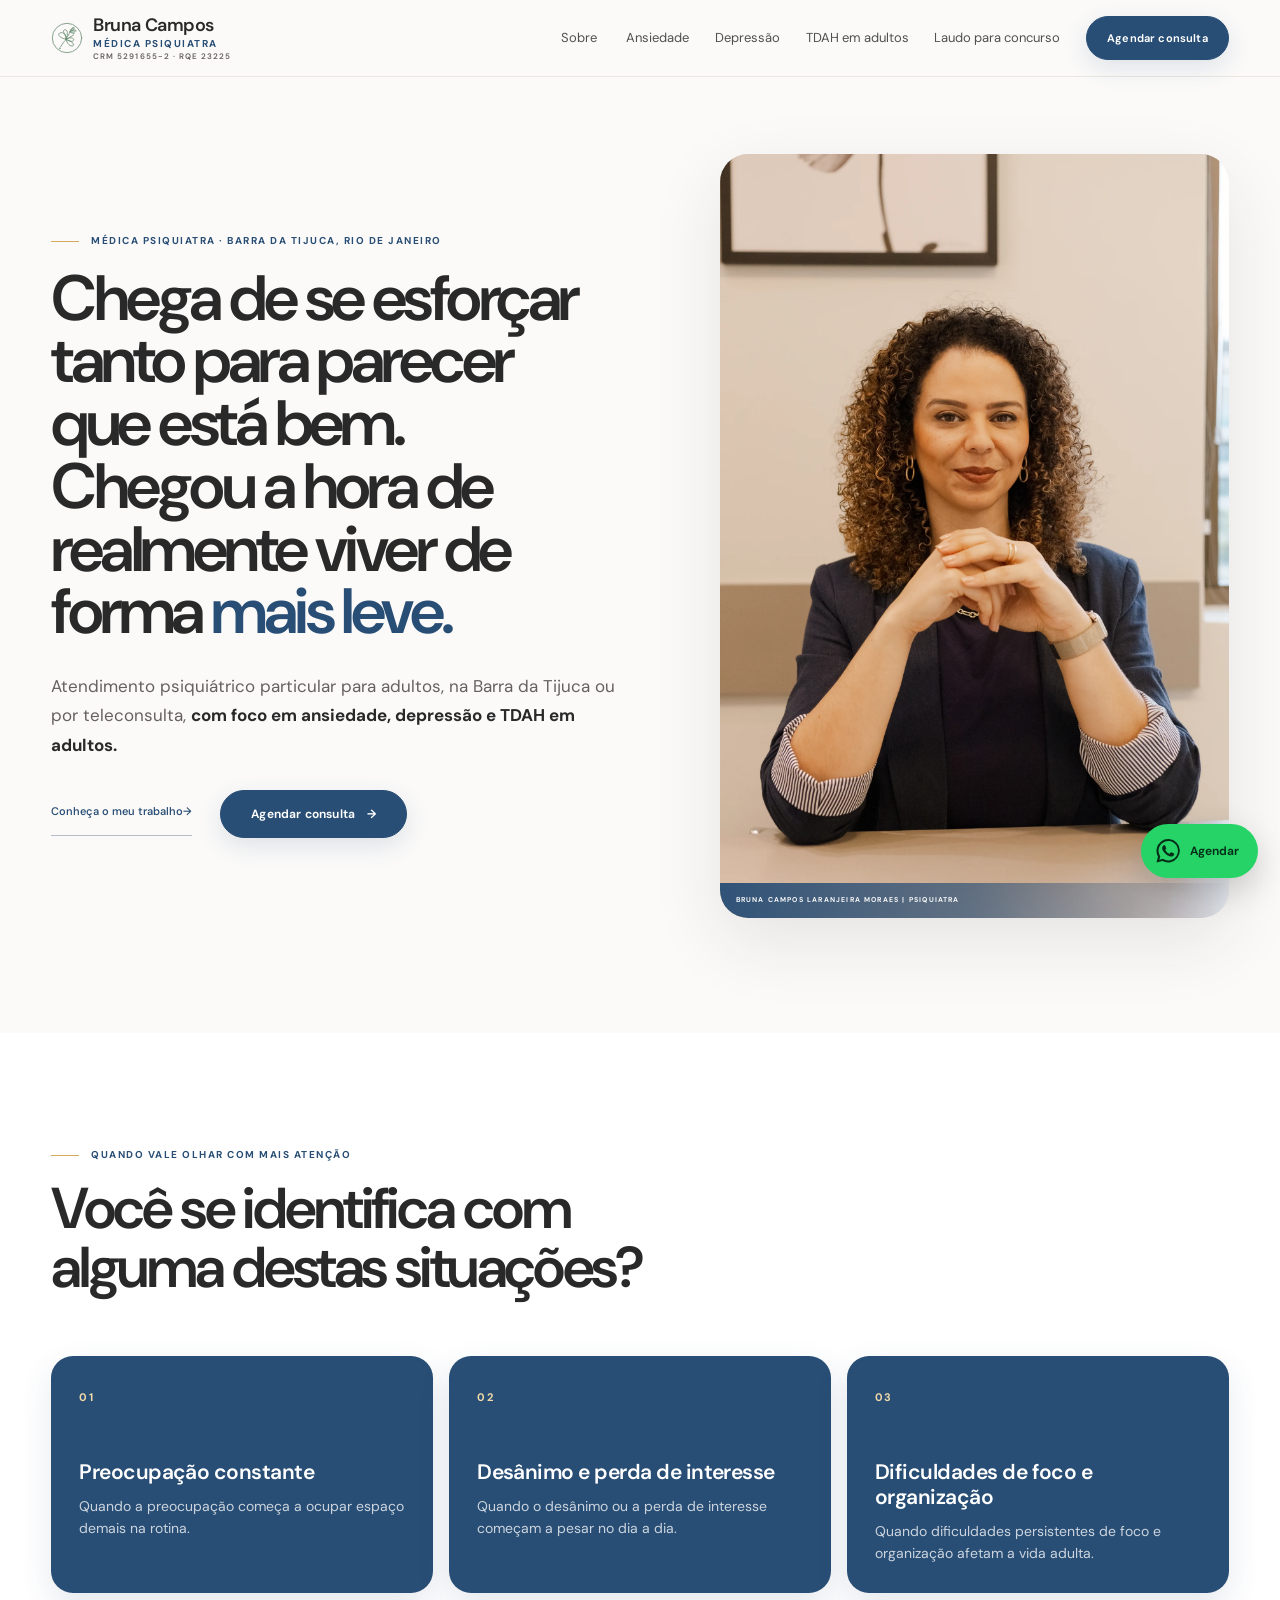
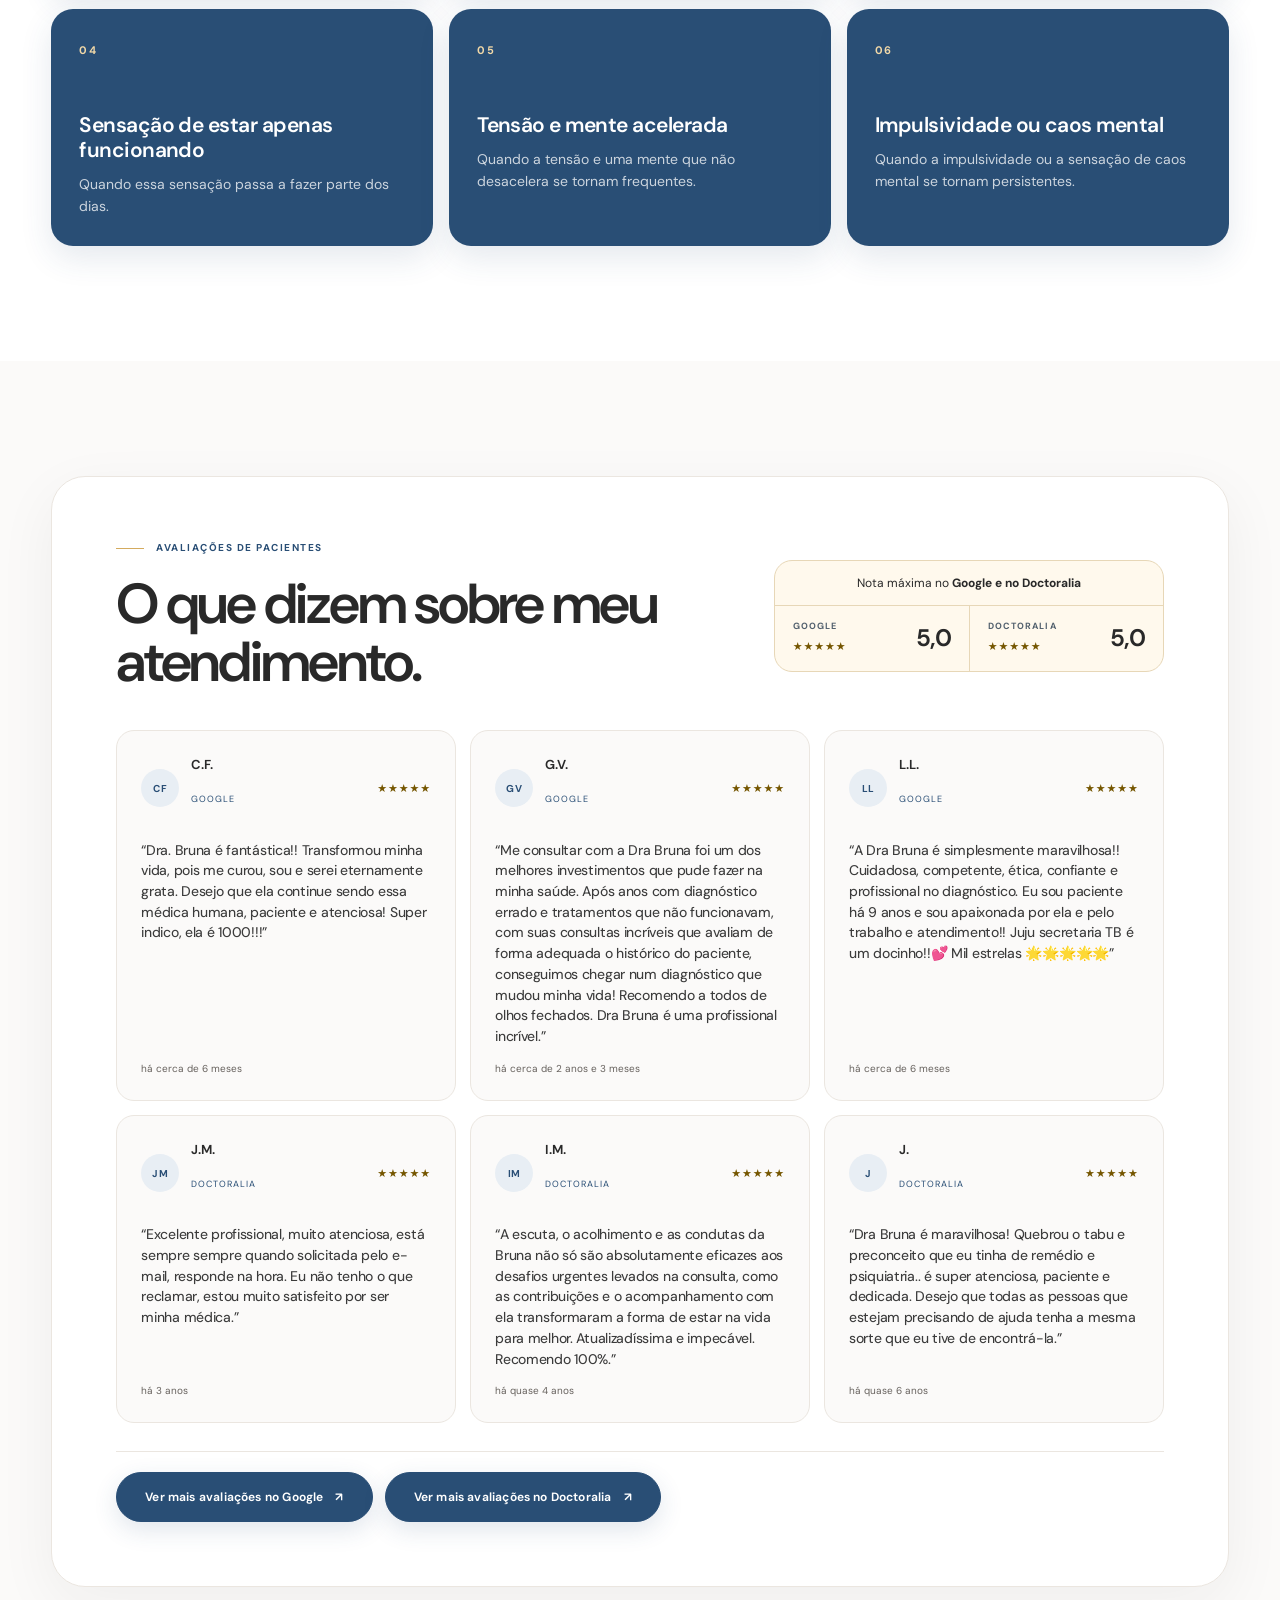
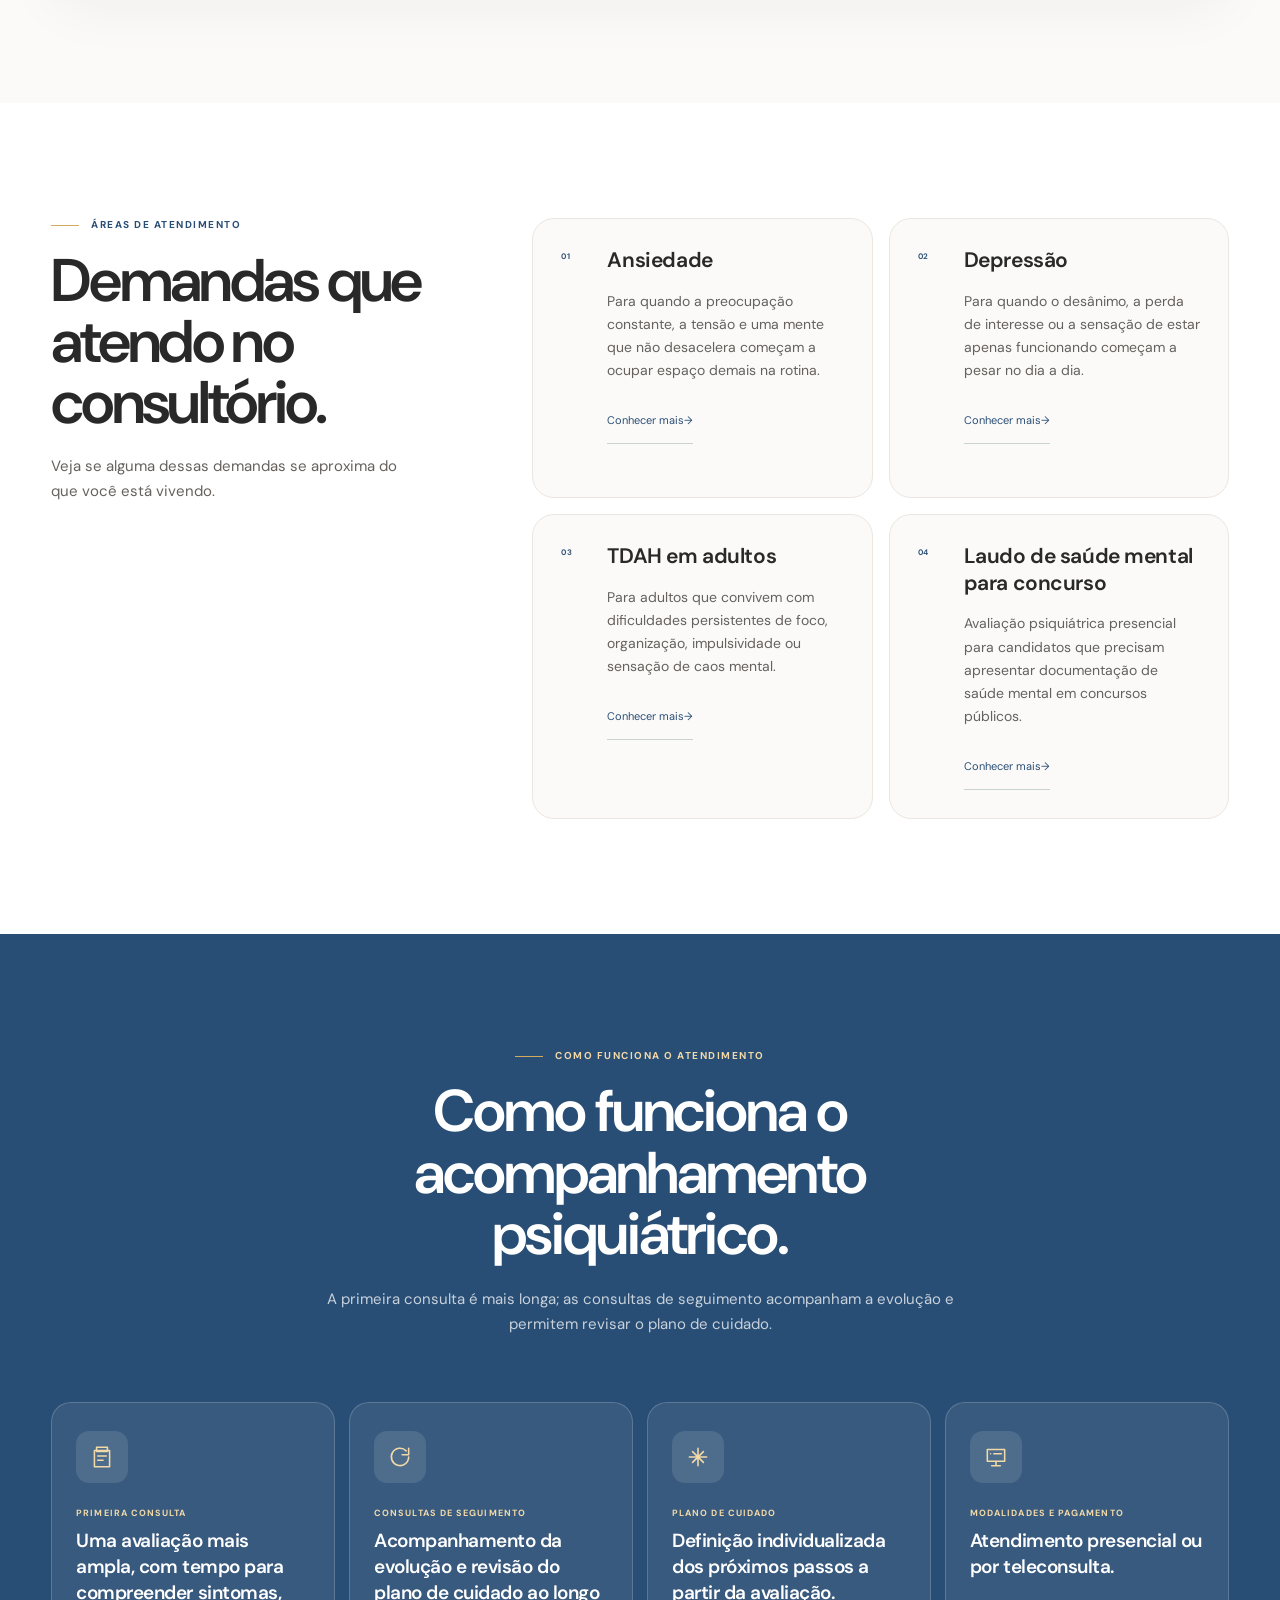
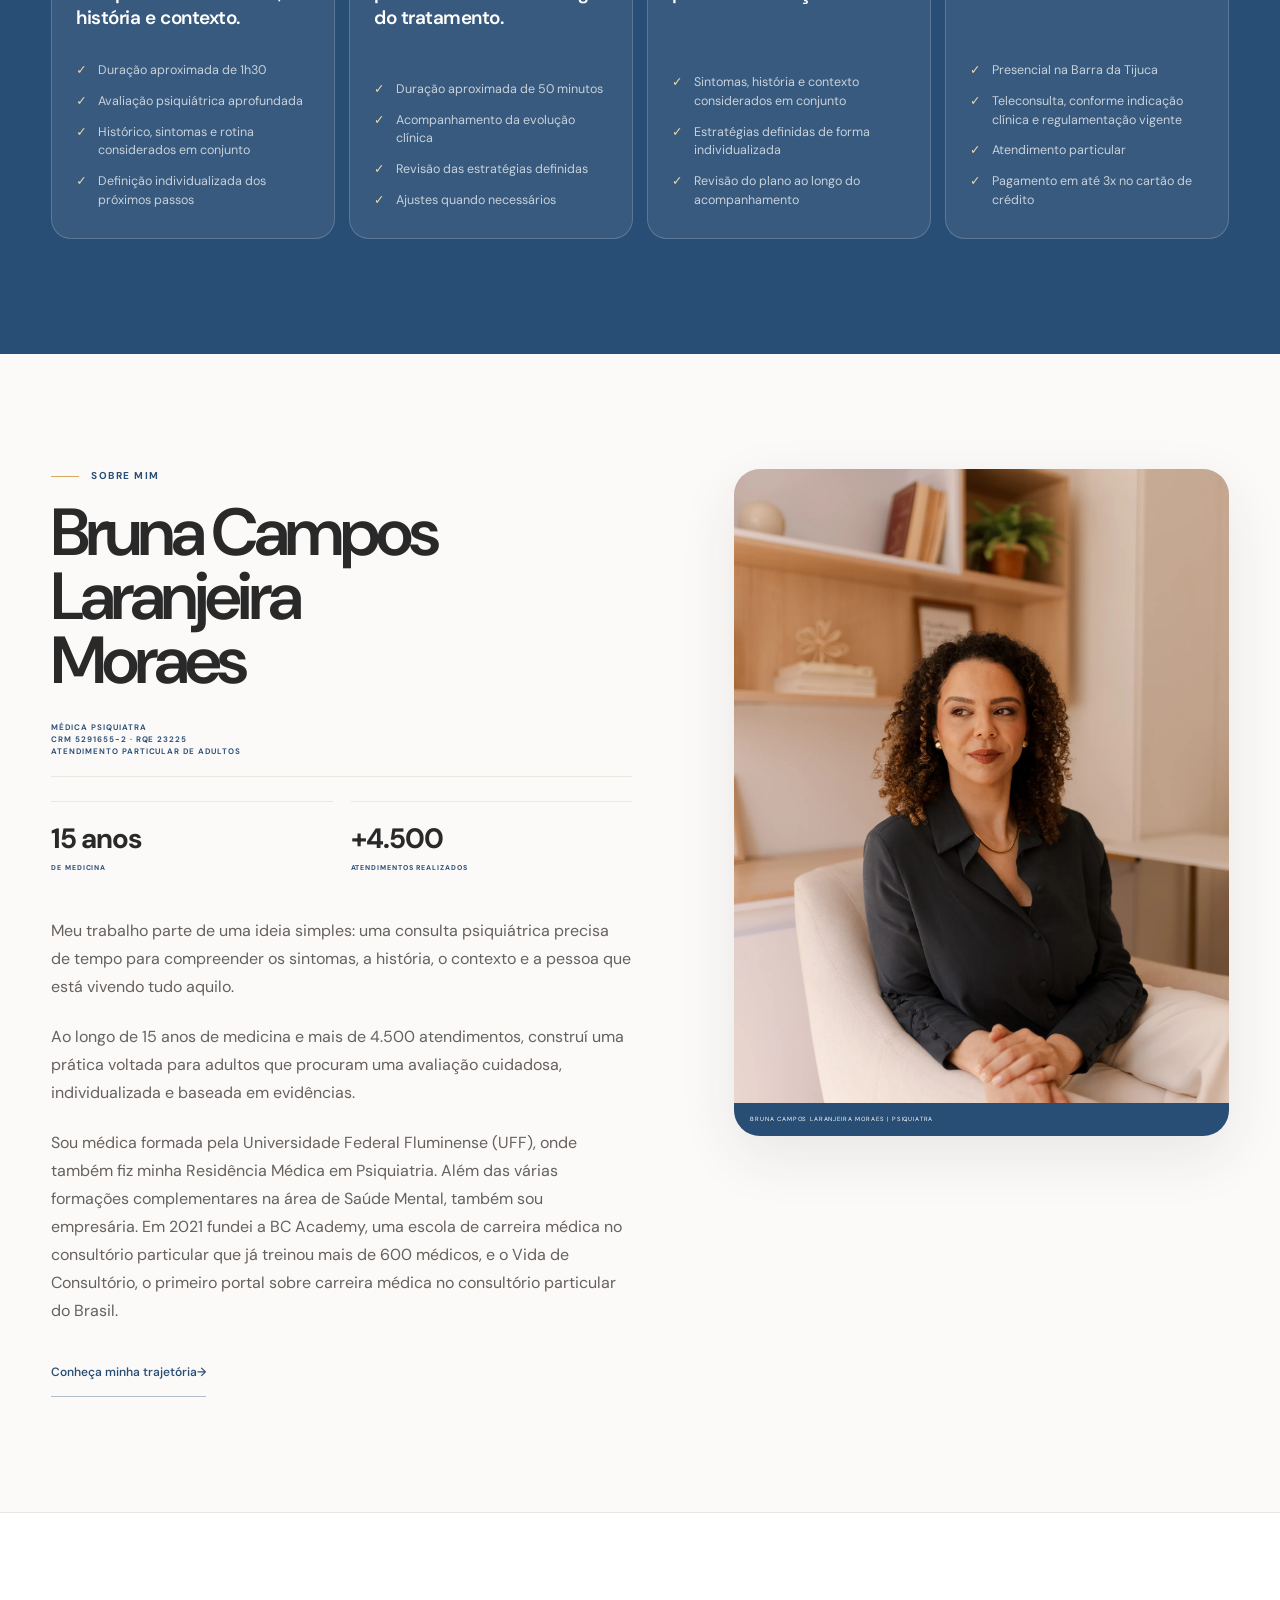
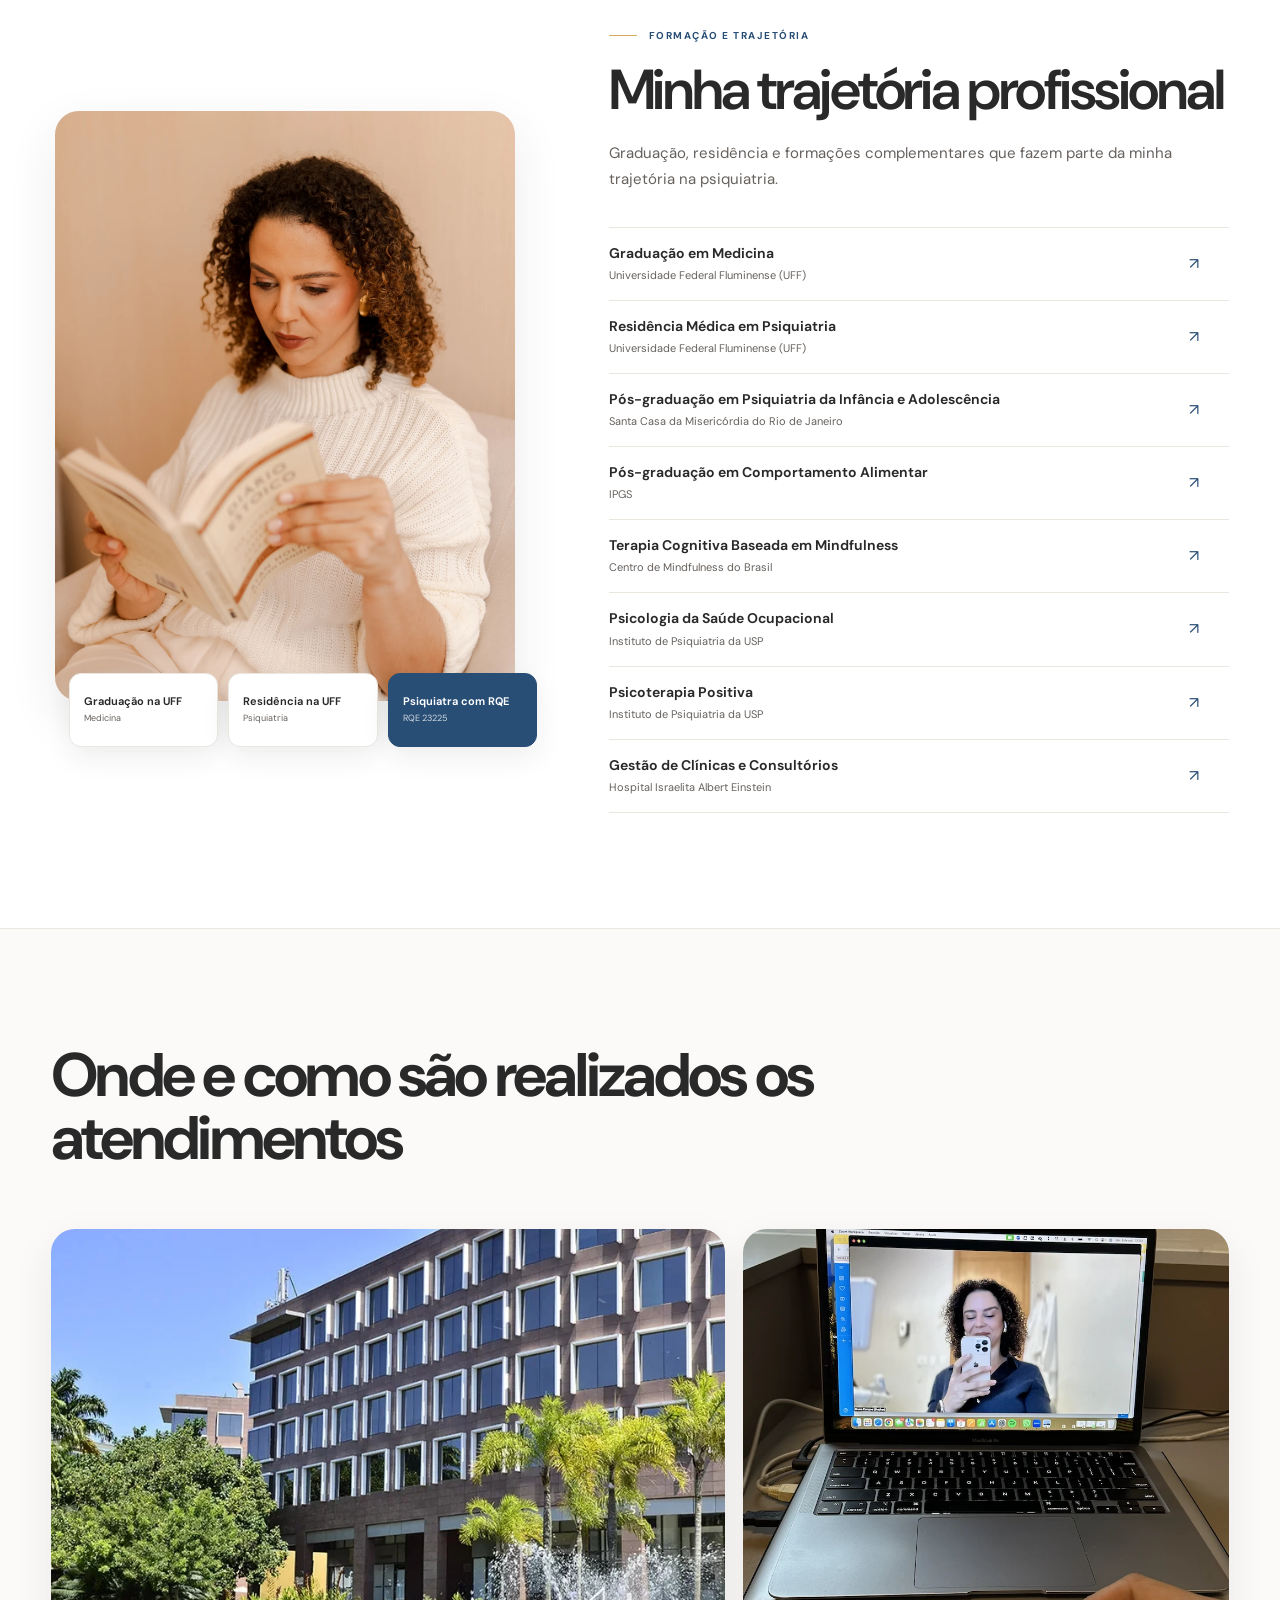
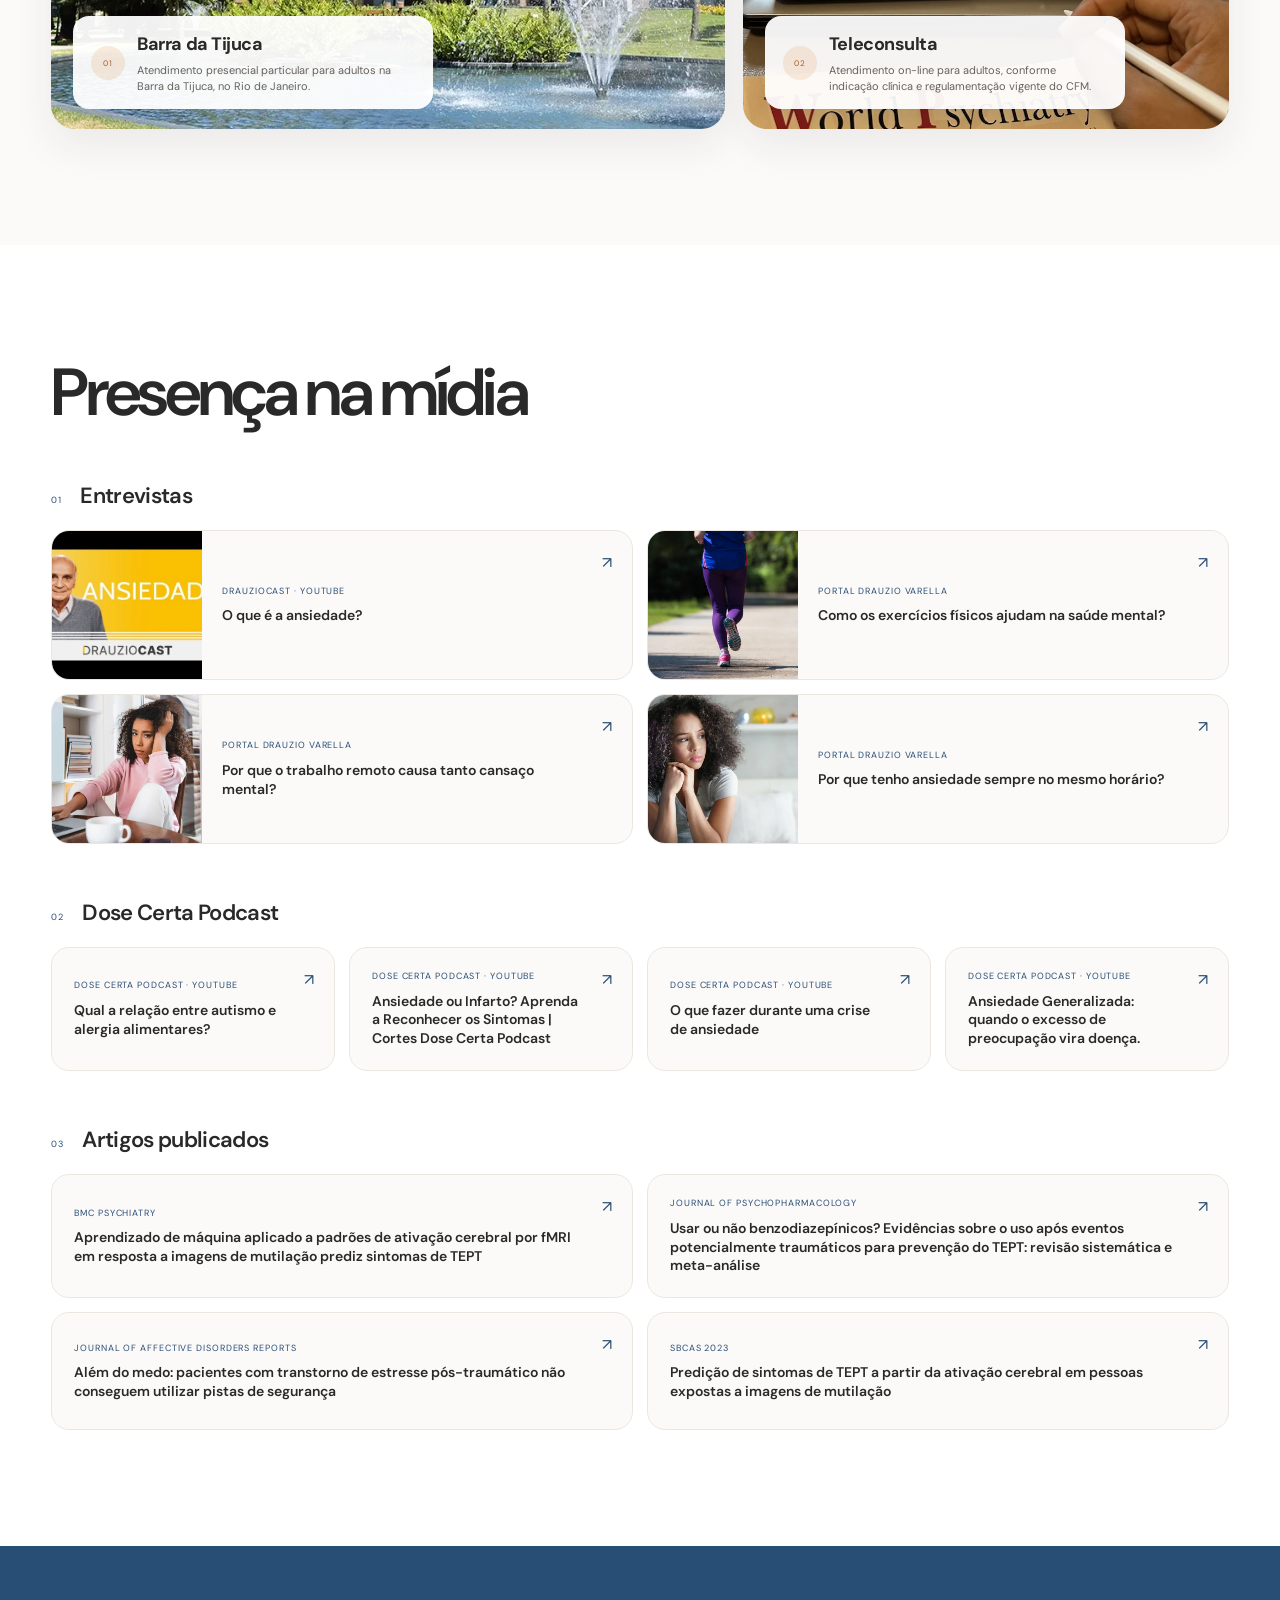
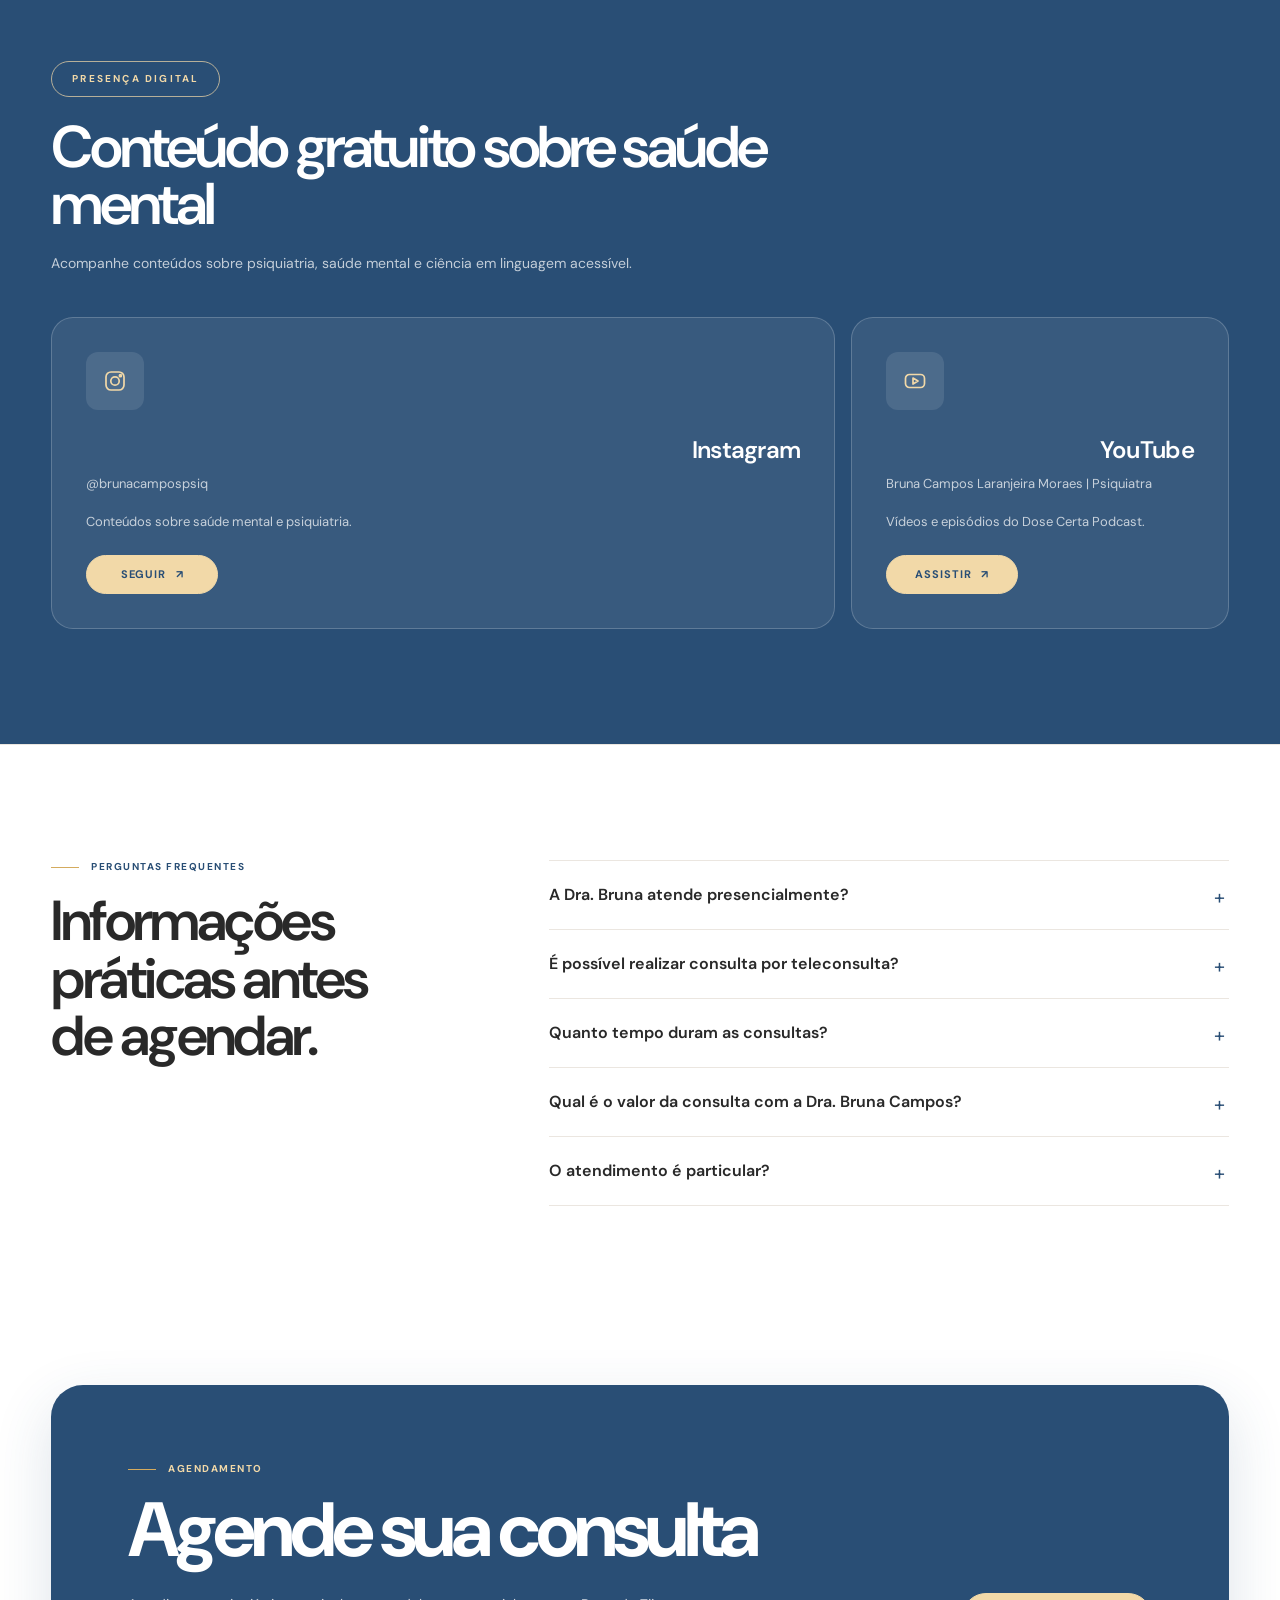
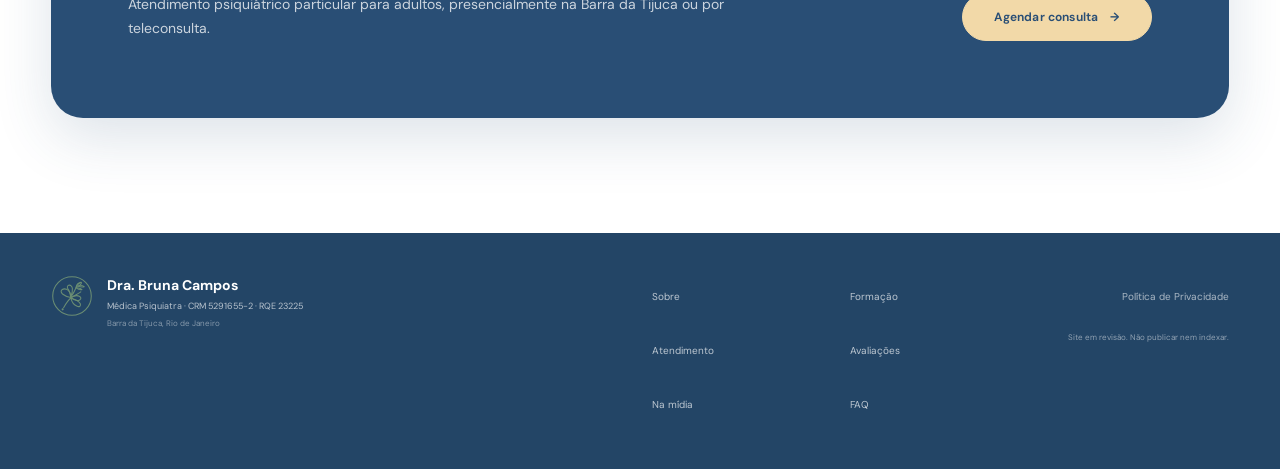
==== commit 25d9b927: "Prepara release final para produção" ====
--- a/index.html
+++ b/index.html
@@ -14,7 +14,7 @@
 <link href="https://fonts.googleapis.com" rel="preconnect"/>
 <link crossorigin="" href="https://fonts.gstatic.com" rel="preconnect"/>
 <link href="https://fonts.googleapis.com/css2?family=DM+Sans:wght@400;500;600;700&amp;display=swap" rel="stylesheet"/>
-<link href="assets/css/styles.css?v=24" rel="stylesheet"/>
+<link href="assets/css/styles.css?v=25" rel="stylesheet"/>
 <meta content="pt_BR" property="og:locale"/><meta content="https://www.brunacampospsiq.com/" property="og:url"/><meta content="https://www.brunacampospsiq.com/assets/images/bruna-hero.webp" property="og:image"/><meta content="summary_large_image" name="twitter:card"/><meta content="Dra. Bruna Campos | Psiquiatra na Barra da Tijuca" name="twitter:title"/><meta content="Atendimento psiquiátrico particular para adultos na Barra da Tijuca e por teleconsulta, com foco em ansiedade, depressão e TDAH em adultos." name="twitter:description"/><meta content="https://www.brunacampospsiq.com/assets/images/bruna-hero.webp" name="twitter:image"/><meta content="Bruna Campos Laranjeira Moraes" name="author"/><link href="favicon.svg" rel="icon" type="image/svg+xml"/><link as="image" fetchpriority="high" href="assets/images/bruna-hero.webp" rel="preload"/><script id="site-entity-schema" type="application/ld+json">{
   "@context": "https://schema.org",
   "@graph": [
@@ -455,7 +455,7 @@
 <a href="#faq">FAQ</a>
 </nav>
 <div class="footer-meta">
-<span class="footer-privacy-pending">Política de Privacidade · em preparação</span>
+<a class="footer-privacy-pending" href="/politica-de-privacidade/">Política de Privacidade</a>
 <span>Site em revisão. Não publicar nem indexar.</span>
 </div>
 </div>
--- a/assets/css/styles.css
+++ b/assets/css/styles.css
@@ -1721,3 +1721,457 @@
   .home-page .media-card-thumbnail { width: 104px; }
   .home-page .formation-badge strong { font-size: 8px; }
 }
+
+/* V24B · Horizons nas páginas internas */
+.internal-page main section[id],
+.editorial-page h2[id],
+.editorial-page h3[id] { scroll-margin-top: 104px; }
+
+.internal-page .header-inner { min-height: 76px; gap: 26px; }
+.internal-page .brand-symbol { width: 36px; height: 36px; }
+.internal-page .brand { min-height: 44px; }
+.internal-page .brand-copy strong { color: var(--ink); font-size: 18px; font-weight: 600; }
+.internal-page .brand-copy span { color: var(--green); }
+.internal-page .desktop-nav a {
+  min-width: 44px;
+  min-height: 44px;
+  display: inline-flex;
+  align-items: center;
+  justify-content: center;
+  color: #4F5051;
+  font-size: 13px;
+}
+.internal-page .desktop-nav a[aria-current="page"] { color: var(--green); font-weight: 700; }
+.internal-page .header-cta { min-height: 44px; }
+.internal-page .site-footer { background: #234566; }
+.internal-page .site-footer nav a { min-height: 44px; display: inline-flex; align-items: center; }
+.internal-page .footer-privacy-pending { color: rgba(255,255,255,.62); font-size: 10px; }
+.internal-page .eyebrow { color: var(--green); font-size: 10px; letter-spacing: .15em; }
+.internal-page .eyebrow::before {
+  content: "";
+  display: inline-block;
+  width: 28px;
+  height: 1px;
+  margin-right: 12px;
+  vertical-align: middle;
+  background: var(--orange);
+}
+
+.editorial-page { background: var(--paper); }
+.editorial-page .condition-hero-editorial {
+  padding-block: clamp(58px, 7vw, 94px);
+  background:
+    radial-gradient(circle at 88% 12%, rgba(212,171,94,.13), transparent 28%),
+    var(--paper);
+}
+.editorial-page .condition-hero-editorial .condition-hero-grid {
+  grid-template-columns: minmax(0, 1.12fr) minmax(320px, .68fr);
+  gap: clamp(54px, 7vw, 104px);
+  align-items: start;
+}
+.editorial-page .condition-hero-copy { padding-top: clamp(8px, 2vw, 24px); }
+.editorial-page .condition-hero-editorial .condition-hero-copy h1 {
+  max-width: 820px;
+  color: var(--ink);
+  font-size: clamp(42px, 4.45vw, 64px);
+  line-height: 1;
+  letter-spacing: -.05em;
+  font-weight: 600;
+  text-wrap: balance;
+}
+.condition-hero-intro { max-width: 760px; margin-top: 32px; }
+.condition-hero-intro p {
+  margin: 0 0 18px;
+  color: var(--muted);
+  font-size: 16px;
+  line-height: 1.72;
+}
+.condition-hero-intro p:first-child { color: #3B3B3B; font-size: 18px; line-height: 1.68; }
+.condition-hero-intro strong { color: var(--ink); font-weight: 650; }
+.editorial-page .condition-hero-actions { margin-top: 28px; }
+.editorial-page .condition-hero-actions .button { min-height: 50px; }
+.editorial-page .condition-hero-editorial .condition-hero-photo-wrap {
+  width: min(100%, 430px);
+  margin: 0;
+  justify-self: end;
+  overflow: hidden;
+  border: 0;
+  border-radius: 28px;
+  background: var(--almond);
+  box-shadow: 0 24px 70px rgba(41,41,41,.10);
+}
+.editorial-page .condition-hero-photo {
+  aspect-ratio: .78;
+  object-position: center 18%;
+}
+.editorial-page .condition-hero-photo-wrap figcaption {
+  padding: 13px 16px;
+  background: var(--green);
+  color: rgba(255,255,255,.84);
+  font-size: 8px;
+  line-height: 1.5;
+}
+
+.editorial-trust { border-block: 1px solid var(--line); background: var(--white); }
+.editorial-trust-grid {
+  min-height: 86px;
+  display: grid;
+  grid-template-columns: 1.1fr 1fr 1.2fr 1.4fr;
+  align-items: center;
+}
+.editorial-trust-grid > * {
+  min-height: 44px;
+  display: flex;
+  align-items: center;
+  padding: 12px 24px;
+  border-left: 1px solid var(--line);
+  color: var(--muted);
+  font-size: 12px;
+}
+.editorial-trust-grid > :first-child { padding-left: 0; border-left: 0; color: var(--ink); font-size: 15px; font-weight: 650; }
+
+.editorial-page .condition-article {
+  padding-block: clamp(74px, 9vw, 126px);
+  border: 0;
+  background: var(--white);
+}
+.editorial-page .condition-article-shell { max-width: 840px; }
+.article-toc {
+  margin: 0 0 clamp(78px, 9vw, 118px);
+  padding: clamp(28px, 4vw, 42px);
+  border: 1px solid var(--line);
+  border-radius: 24px;
+  background: var(--paper);
+  box-shadow: 0 14px 42px rgba(41,41,41,.04);
+}
+.editorial-page .article-toc-title {
+  margin: 0 0 24px;
+  color: var(--green);
+  font-size: 13px;
+  line-height: 1.4;
+  font-weight: 700;
+  letter-spacing: .13em;
+  text-transform: uppercase;
+}
+.article-toc ol {
+  margin: 0;
+  padding: 0;
+  display: grid;
+  grid-template-columns: repeat(2, minmax(0, 1fr));
+  gap: 3px 32px;
+  list-style: none;
+  counter-reset: article-toc;
+}
+.article-toc li { counter-increment: article-toc; }
+.article-toc a {
+  min-height: 44px;
+  display: grid;
+  grid-template-columns: 28px 1fr;
+  align-items: center;
+  gap: 8px;
+  padding: 7px 0;
+  color: #454545;
+  font-size: 13px;
+  line-height: 1.45;
+  text-decoration: none;
+}
+.article-toc a::before {
+  content: counter(article-toc, decimal-leading-zero);
+  color: var(--orange);
+  font-size: 9px;
+  font-weight: 700;
+  letter-spacing: .06em;
+}
+.article-toc a:hover { color: var(--green); }
+
+.editorial-page .condition-article-section {
+  margin-top: clamp(66px, 8vw, 96px);
+  padding-top: 0;
+  border: 0;
+}
+.editorial-page .condition-article-section:first-of-type { margin-top: 0; }
+.editorial-page .condition-article-section h2 {
+  position: relative;
+  margin: 0 0 30px;
+  padding-top: 20px;
+  color: var(--ink);
+  font-size: clamp(32px, 3.25vw, 45px);
+  line-height: 1.08;
+  letter-spacing: -.04em;
+  font-weight: 600;
+  text-wrap: balance;
+}
+.editorial-page .condition-article-section h2::before {
+  content: "";
+  position: absolute;
+  top: 0;
+  left: 0;
+  width: 42px;
+  height: 2px;
+  border-radius: 99px;
+  background: var(--orange);
+}
+.editorial-page .condition-article-section h3 {
+  margin: 42px 0 16px;
+  color: var(--green);
+  font-size: clamp(21px, 2vw, 27px);
+  line-height: 1.25;
+  letter-spacing: -.025em;
+  font-weight: 650;
+}
+.editorial-page .condition-article p {
+  margin: 0 0 24px;
+  color: var(--muted);
+  font-size: 17px;
+  line-height: 1.82;
+}
+.editorial-page .condition-article strong { color: var(--ink); font-weight: 650; }
+.editorial-page .condition-article-list {
+  margin: 30px 0 34px;
+  padding: 28px 34px 28px 54px;
+  border: 1px solid var(--line);
+  border-left: 4px solid var(--orange);
+  border-radius: 0 18px 18px 0;
+  background: var(--paper);
+}
+.editorial-page .condition-article-list li { color: #4D4D4D; font-size: 16px; line-height: 1.68; }
+.editorial-page .condition-article-list li::marker { color: var(--green); }
+.editorial-page .condition-article-cta {
+  margin: 42px 0 14px;
+  padding: 30px;
+  border: 1px solid #D7E0E8;
+  border-radius: 20px;
+  background: #F2F6F9;
+}
+.editorial-page .condition-article-cta .button { min-height: 50px; }
+.editorial-page .condition-article-attention {
+  margin-block: 32px !important;
+  padding: 25px 26px 25px 30px;
+  border: 1px solid #E4D2AB;
+  border-left: 5px solid var(--orange);
+  border-radius: 0 18px 18px 0;
+  background: #FFF8EA;
+  color: var(--ink) !important;
+  box-shadow: 0 12px 30px rgba(92,69,27,.05);
+}
+.editorial-page .condition-article-presential {
+  margin-block: 30px !important;
+  padding: 24px 26px;
+  border: 1px solid var(--green);
+  border-left: 5px solid var(--orange);
+  border-radius: 0 18px 18px 0;
+  background: var(--green);
+  color: var(--white) !important;
+  box-shadow: 0 14px 34px rgba(41,78,117,.14);
+}
+.editorial-page .condition-article-presential strong { color: #F2D9A8; }
+.condition-hero-intro .condition-article-presential { font-size: 15px; line-height: 1.65; }
+.report-page .article-practical h3 {
+  margin: 24px 0 0;
+  padding: 22px 24px 8px;
+  border: 1px solid var(--line);
+  border-bottom: 0;
+  border-radius: 18px 18px 0 0;
+  background: var(--paper);
+  color: var(--green);
+}
+.report-page .article-practical h3 + p {
+  margin: 0;
+  padding: 0 24px 22px;
+  border: 1px solid var(--line);
+  border-top: 0;
+  border-radius: 0 0 18px 18px;
+  background: var(--paper);
+}
+.report-page .article-ethics p:nth-of-type(3) {
+  margin-block: 30px;
+  padding: 26px;
+  border: 1px solid #D7E0E8;
+  border-radius: 18px;
+  background: #F2F6F9;
+  color: var(--ink);
+}
+
+/* Sobre · composição institucional Horizons */
+.internal-page.about-page { background: var(--paper); }
+.about-page .profile-hero {
+  padding-block: clamp(58px, 7vw, 96px);
+  background:
+    radial-gradient(circle at 86% 10%, rgba(212,171,94,.14), transparent 28%),
+    var(--paper);
+}
+.about-page .profile-hero-grid {
+  grid-template-columns: minmax(430px, 1.08fr) minmax(360px, .72fr);
+  gap: clamp(54px, 8vw, 110px);
+  align-items: center;
+}
+.about-page .profile-hero-copy h1 {
+  max-width: 740px;
+  color: var(--ink);
+  font-size: clamp(50px, 5.8vw, 80px);
+  line-height: .96;
+  font-weight: 600;
+}
+.about-page .profile-hero-lead { max-width: 680px; color: var(--muted); font-size: 17px; line-height: 1.72; }
+.about-page .profile-credentials { color: var(--green); border-color: var(--line); }
+.about-page .profile-facts {
+  margin-top: 38px;
+  gap: 10px;
+  border: 0;
+}
+.about-page .profile-facts > div,
+.about-page .profile-facts > div + div {
+  min-height: 112px;
+  padding: 20px;
+  align-content: center;
+  border: 1px solid var(--line);
+  border-radius: 16px;
+  background: var(--white);
+}
+.about-page .profile-facts strong { color: var(--ink); font-size: 24px; }
+.about-page .profile-facts span { color: var(--green); font-size: 9px; }
+.about-page .profile-hero-photo-wrap {
+  width: min(100%, 480px);
+  justify-self: end;
+  overflow: hidden;
+  border: 0;
+  border-radius: 28px;
+  box-shadow: 0 24px 70px rgba(41,41,41,.10);
+}
+.about-page .profile-hero-photo { aspect-ratio: .78; object-position: center 20%; }
+.about-page .profile-hero-photo-wrap figcaption { padding: 13px 16px; background: var(--green); color: rgba(255,255,255,.84); }
+
+.about-page .profile-story { background: var(--white); }
+.about-page .profile-story-heading h2,
+.about-page .profile-training-head h2,
+.about-page .profile-authority-grid h2,
+.about-page .profile-beyond-heading h2,
+.about-page .profile-cta-box h2 { font-weight: 600; text-wrap: balance; }
+.about-page .profile-story-copy { color: var(--muted); font-size: 17px; line-height: 1.82; }
+.about-page .profile-story-copy .text-link { min-height: 44px; align-items: center; }
+
+.about-page .profile-training { background: var(--paper); }
+.about-page .profile-training-grid { gap: 16px; border: 0; }
+.about-page .profile-training-feature,
+.about-page .profile-training-feature + .profile-training-feature {
+  min-height: 230px;
+  padding: 30px;
+  border: 1px solid var(--line);
+  border-radius: 20px;
+  background: var(--white);
+  box-shadow: 0 12px 34px rgba(41,41,41,.035);
+}
+.about-page .profile-training-feature > span { color: var(--orange); }
+.about-page .profile-training-feature a { min-height: 44px; display: inline-flex; align-items: center; color: var(--green); }
+.about-page .profile-training-list { max-width: none; display: grid; grid-template-columns: repeat(2, minmax(0, 1fr)); gap: 12px; }
+.about-page .profile-training-list > div,
+.about-page .profile-training-list > a {
+  min-height: 88px;
+  padding: 18px 20px;
+  border: 1px solid var(--line);
+  border-radius: 16px;
+  background: var(--white);
+}
+
+.about-page .profile-beyond { background: var(--green); }
+.about-page .profile-beyond-copy { color: rgba(255,255,255,.78); font-size: 17px; }
+.about-page .profile-beyond .eyebrow { color: #F2D9A8; }
+.about-page .profile-beyond .eyebrow::before { background: #F2D9A8; }
+
+.about-page .profile-authority { background: var(--white); }
+.about-page .profile-authority-links { display: grid; gap: 12px; border: 0; }
+.about-page .profile-authority-links a {
+  min-height: 100px;
+  padding: 22px;
+  border: 1px solid var(--line);
+  border-radius: 16px;
+  background: var(--paper);
+}
+.about-page .profile-authority-links a:hover { border-color: #B8C8D8; }
+.about-page .profile-authority-links span,
+.about-page .profile-authority-links i { color: var(--green); }
+
+.about-page .profile-cta { padding: clamp(34px, 5vw, 72px) 0 clamp(82px, 9vw, 128px); background: var(--white); color: var(--white); }
+.about-page .profile-cta-box {
+  padding: clamp(42px, 6vw, 78px);
+  border-radius: 32px;
+  background: var(--green);
+  box-shadow: 0 20px 58px rgba(41,78,117,.16);
+}
+.about-page .profile-cta .eyebrow { color: #F2D9A8; }
+.about-page .profile-cta .eyebrow::before { background: #F2D9A8; }
+.about-page .profile-cta-box > div:last-child { color: rgba(255,255,255,.76); }
+.about-page .profile-cta-box .button-light {
+  border-color: #F2D9A8;
+  background: #F2D9A8;
+  color: var(--green);
+  box-shadow: none;
+}
+.about-page .profile-cta-box .button-light:hover { border-color: #E7C680; background: #E7C680; }
+
+@media (max-width: 1024px) {
+  .editorial-page .condition-hero-editorial .condition-hero-grid { grid-template-columns: minmax(0, 1fr) minmax(280px, .58fr); gap: 42px; }
+  .editorial-page .condition-hero-editorial .condition-hero-copy h1 { font-size: clamp(40px, 5.4vw, 56px); }
+  .editorial-trust-grid { grid-template-columns: repeat(2, minmax(0, 1fr)); padding-block: 10px; }
+  .editorial-trust-grid > * { border: 0; padding-left: 0; }
+  .about-page .profile-hero-grid { grid-template-columns: minmax(360px, 1fr) minmax(300px, .7fr); gap: 42px; }
+}
+
+@media (max-width: 768px) {
+  .internal-page .site-header { position: sticky; }
+  .internal-page .header-inner { min-height: 70px; }
+  .internal-page .brand-symbol { width: 32px; height: 32px; }
+  .internal-page .mobile-menu a:not(.button) { min-height: 48px; display: flex; align-items: center; }
+  .internal-page .section { padding-block: 72px; }
+
+  .editorial-page .condition-hero-editorial { padding-block: 40px 58px; }
+  .editorial-page .condition-hero-editorial .condition-hero-grid { display: flex; flex-direction: column; gap: 34px; }
+  .editorial-page .condition-hero-copy { order: 1; padding-top: 0; }
+  .editorial-page .condition-hero-editorial .condition-hero-copy h1 { font-size: clamp(35px, 9.6vw, 46px); }
+  .condition-hero-intro { margin-top: 26px; }
+  .condition-hero-intro p,
+  .condition-hero-intro p:first-child { font-size: 16px; line-height: 1.7; }
+  .editorial-page .condition-hero-actions { align-items: stretch; }
+  .editorial-page .condition-hero-actions .button { width: 100%; }
+  .editorial-page .condition-hero-editorial .condition-hero-photo-wrap { order: 2; width: min(100%, 430px); justify-self: center; margin-inline: auto; border-radius: 22px; }
+  .editorial-trust-grid { grid-template-columns: 1fr; padding-block: 14px; }
+  .editorial-trust-grid > * { min-height: 36px; padding-block: 5px; }
+  .editorial-page .condition-article { padding-block: 68px 84px; }
+  .article-toc { margin-bottom: 72px; padding: 26px 22px; border-radius: 20px; }
+  .article-toc ol { grid-template-columns: 1fr; gap: 2px; }
+  .article-toc a { font-size: 14px; }
+  .editorial-page .condition-article-section { margin-top: 68px; }
+  .editorial-page .condition-article-section h2 { font-size: clamp(30px, 8.2vw, 38px); }
+  .editorial-page .condition-article p { font-size: 16px; line-height: 1.78; }
+  .editorial-page .condition-article-list { padding: 24px 20px 24px 38px; }
+  .editorial-page .condition-article-list li { font-size: 15px; }
+  .editorial-page .condition-article-cta { padding: 22px 18px; }
+  .editorial-page .condition-article-cta .button { width: 100%; }
+  .editorial-page .condition-article-attention,
+  .editorial-page .condition-article-presential { padding: 21px 20px; }
+
+  .about-page .profile-hero { padding-block: 40px 62px; }
+  .about-page .profile-hero-grid { grid-template-columns: 1fr; gap: 36px; }
+  .about-page .profile-hero-copy h1 { font-size: clamp(43px, 12vw, 58px); }
+  .about-page .profile-hero-lead { font-size: 16px; }
+  .about-page .profile-hero-photo-wrap { width: min(100%, 430px); justify-self: center; border-radius: 22px; }
+  .about-page .profile-story-grid,
+  .about-page .profile-beyond-grid,
+  .about-page .profile-authority-grid { grid-template-columns: 1fr; gap: 38px; }
+  .about-page .profile-story-copy,
+  .about-page .profile-beyond-copy { font-size: 16px; }
+  .about-page .profile-training-grid { grid-template-columns: 1fr; }
+  .about-page .profile-training-feature,
+  .about-page .profile-training-feature + .profile-training-feature { min-height: 0; padding: 26px 24px; }
+  .about-page .profile-training-list { grid-template-columns: 1fr; }
+  .about-page .profile-cta-box { grid-template-columns: 1fr; gap: 30px; padding: 38px 24px; border-radius: 24px; }
+  .about-page .profile-cta-box .button-light { width: 100%; }
+  .internal-page .footer-grid { display: block; }
+}
+
+@media (max-width: 430px) {
+  .editorial-page .condition-hero-editorial .condition-hero-copy h1 { font-size: clamp(33px, 9.7vw, 42px); }
+  .about-page .profile-facts { grid-template-columns: 1fr; }
+  .about-page .profile-facts > div:nth-child(3) { grid-column: auto; }
+  .about-page .profile-hero-copy h1 { font-size: clamp(40px, 12.2vw, 52px); }
+}
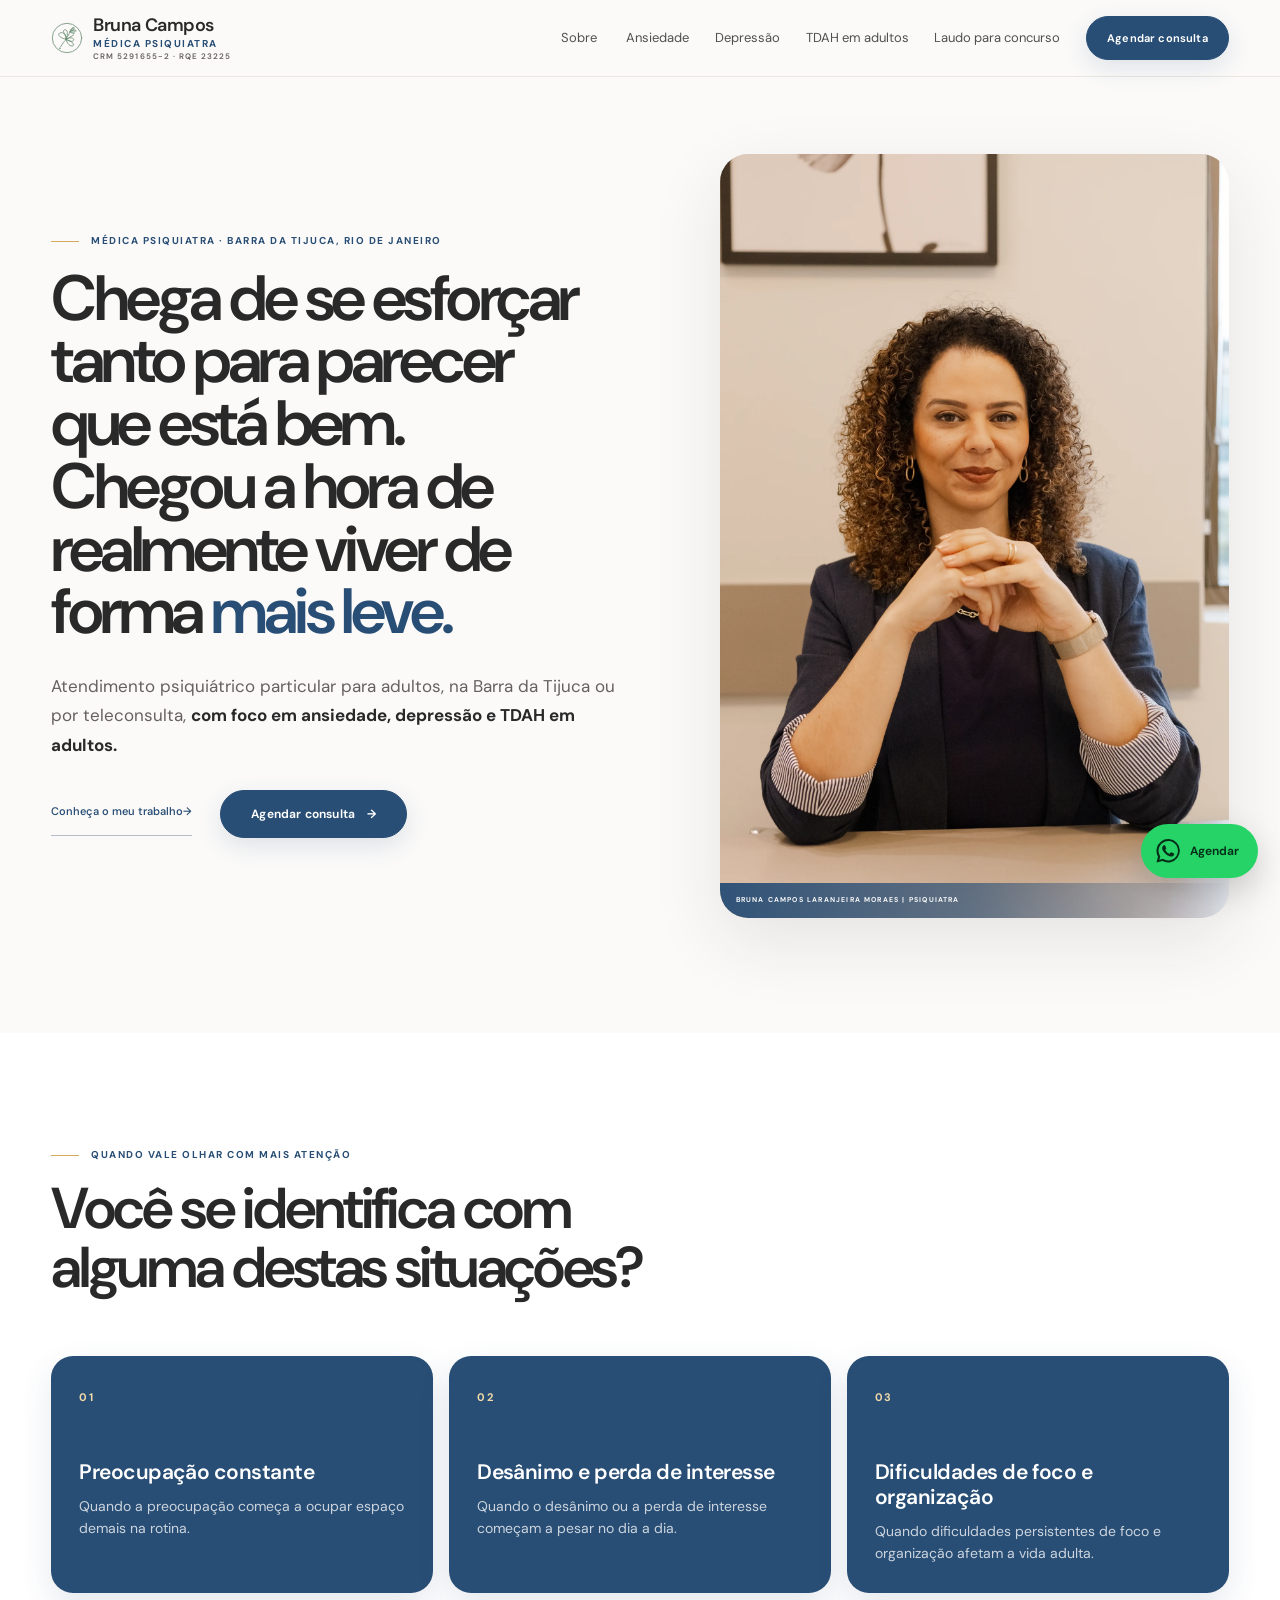
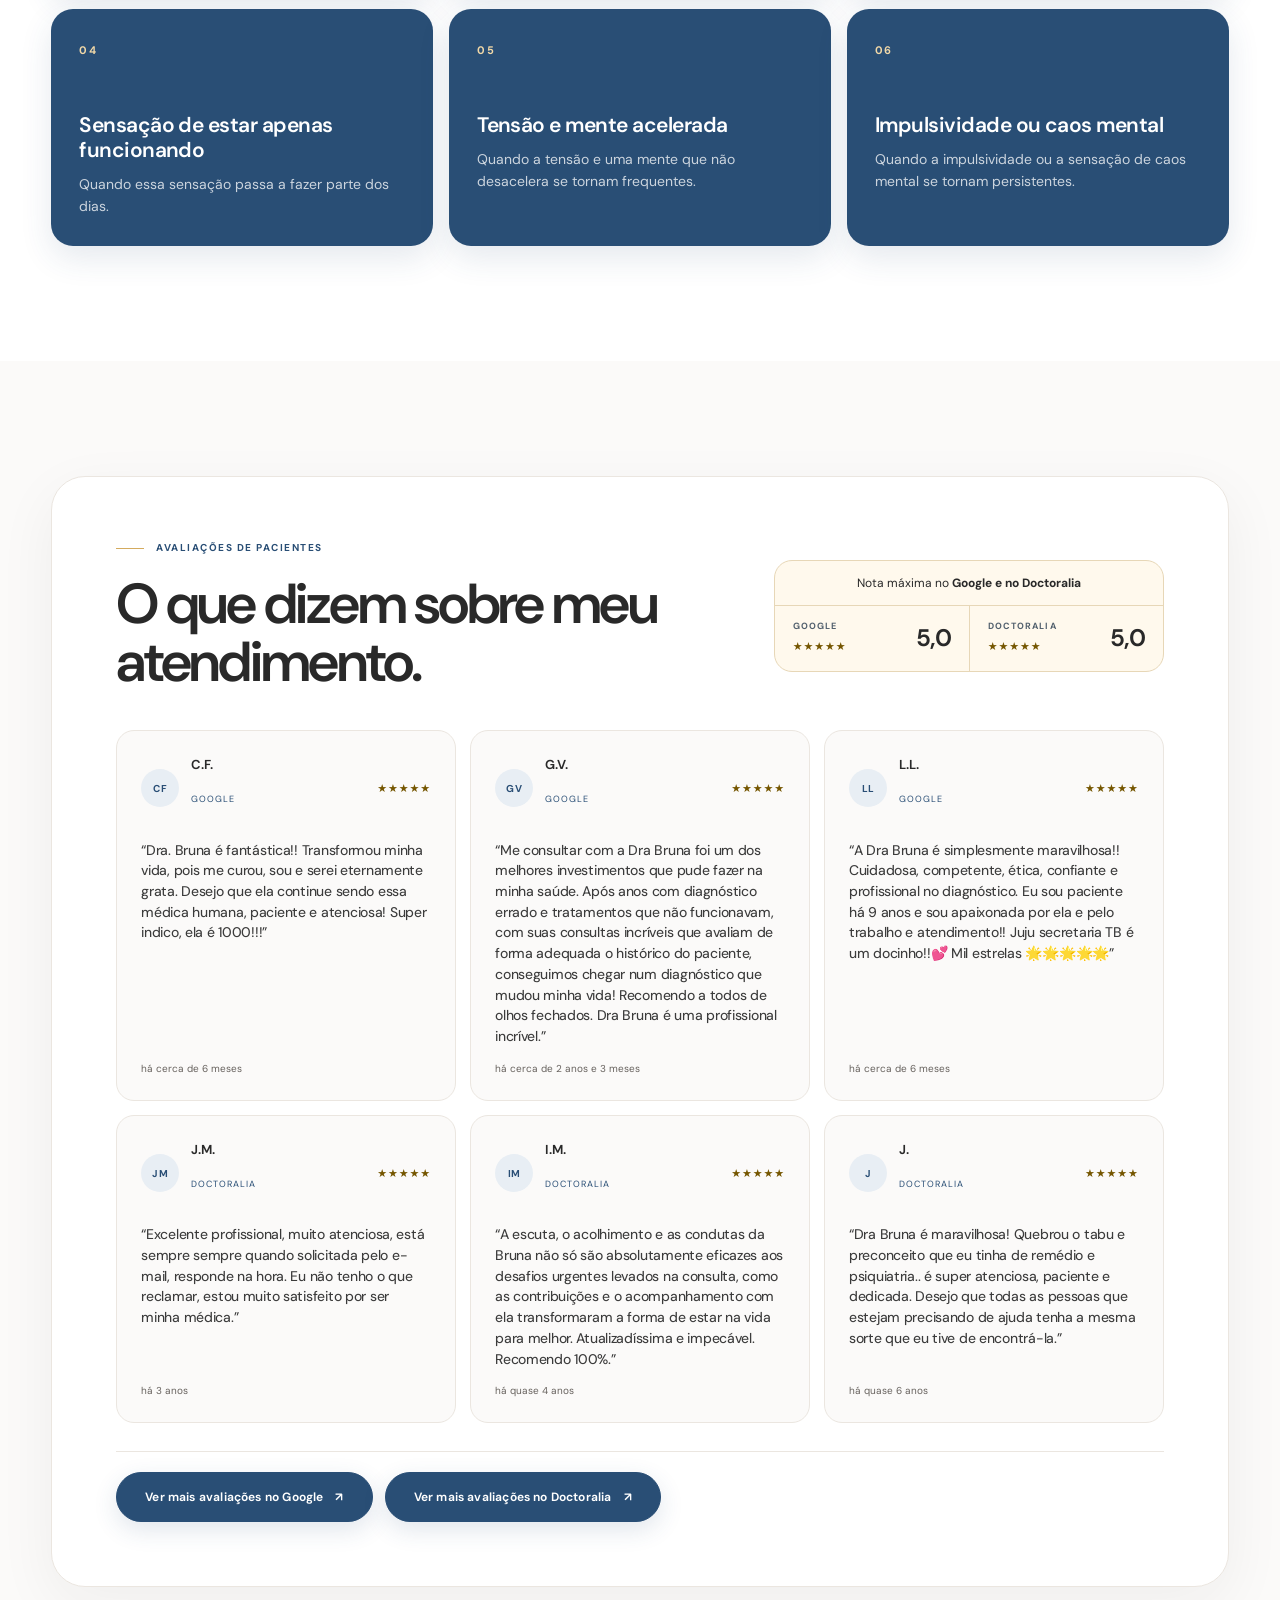
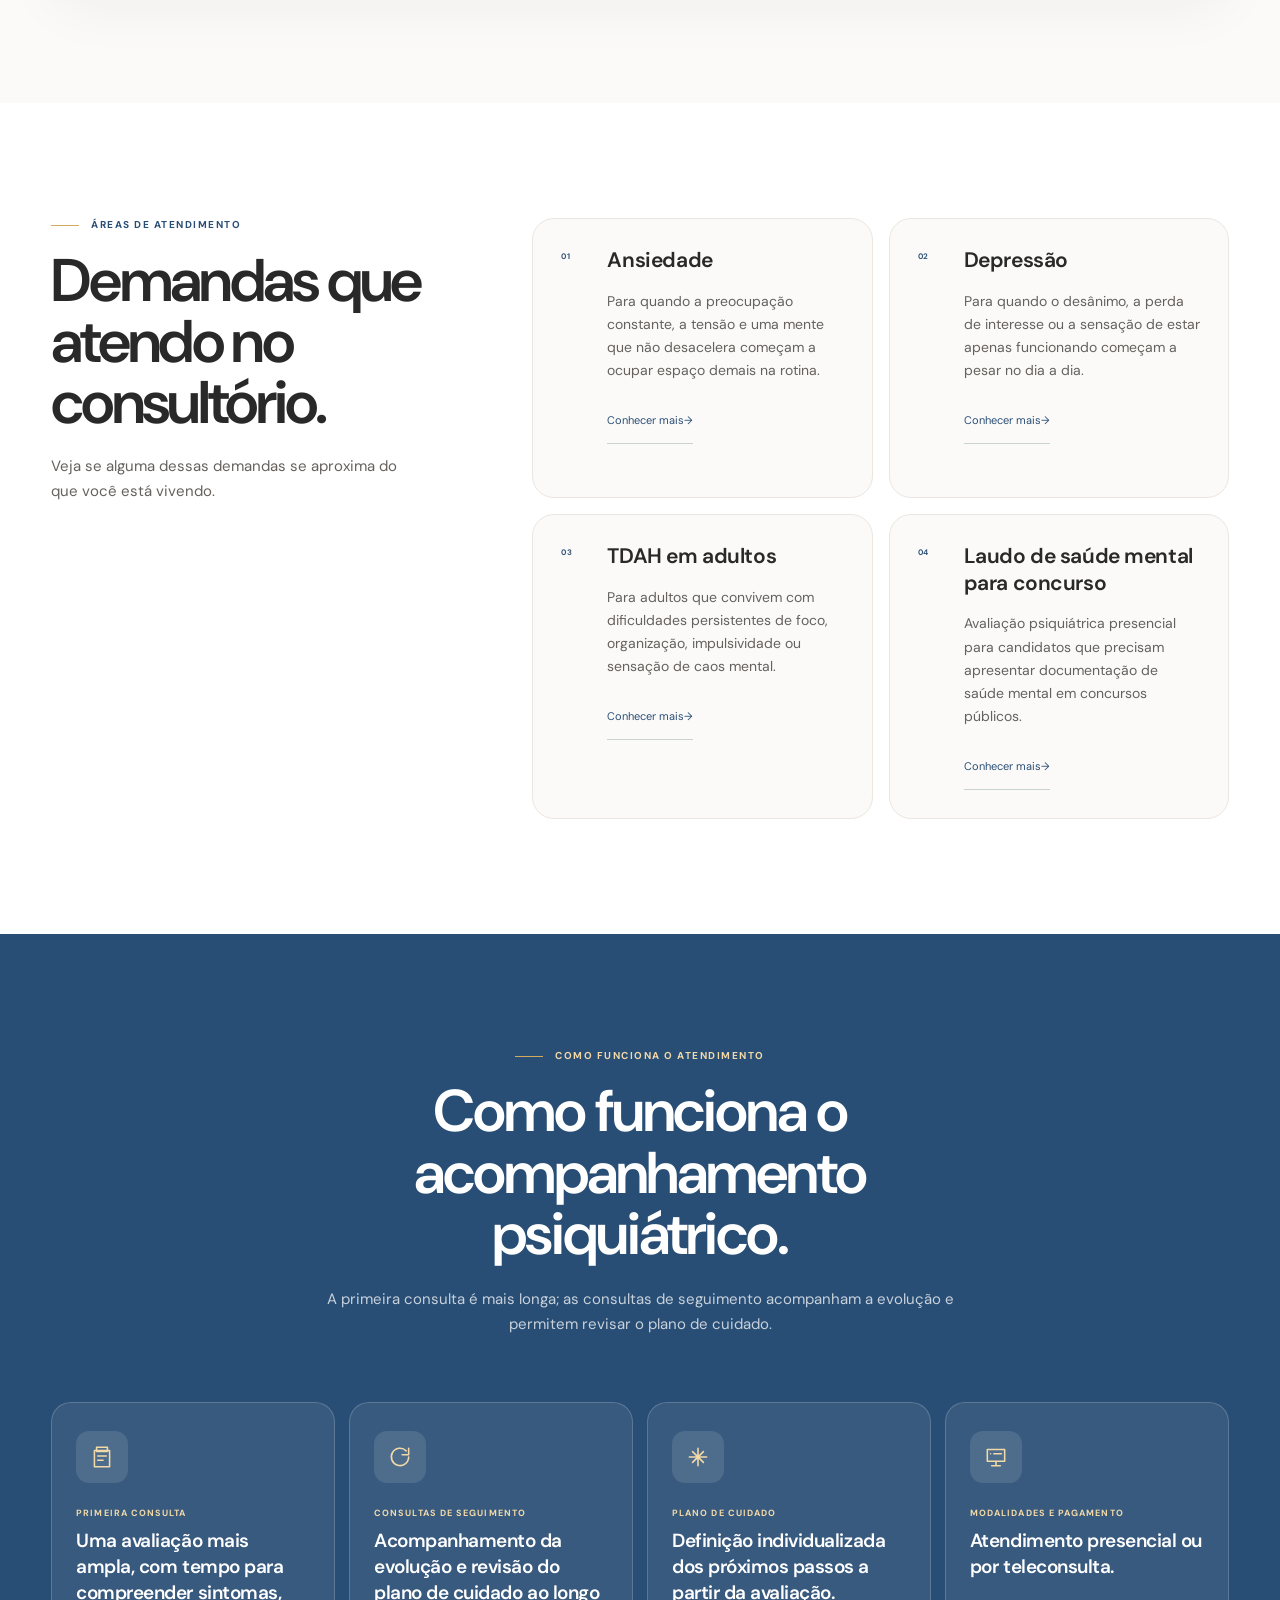
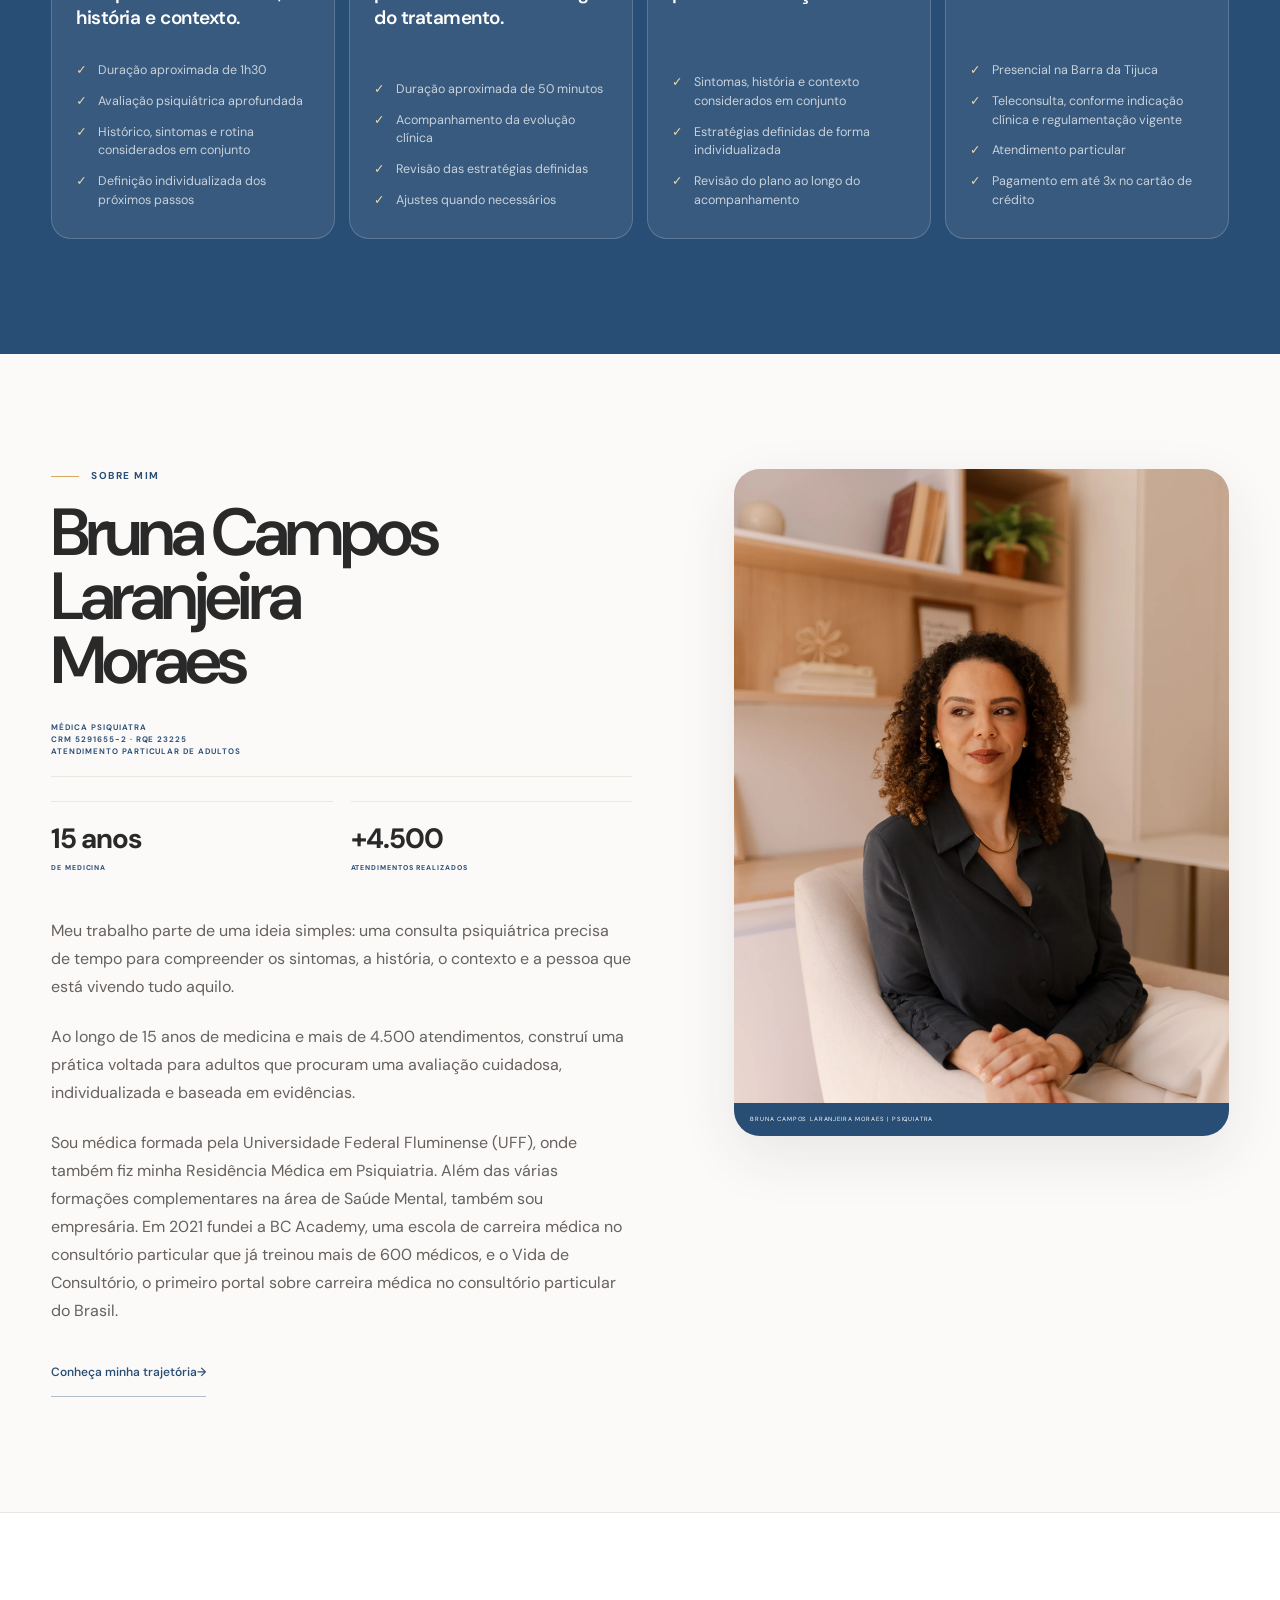
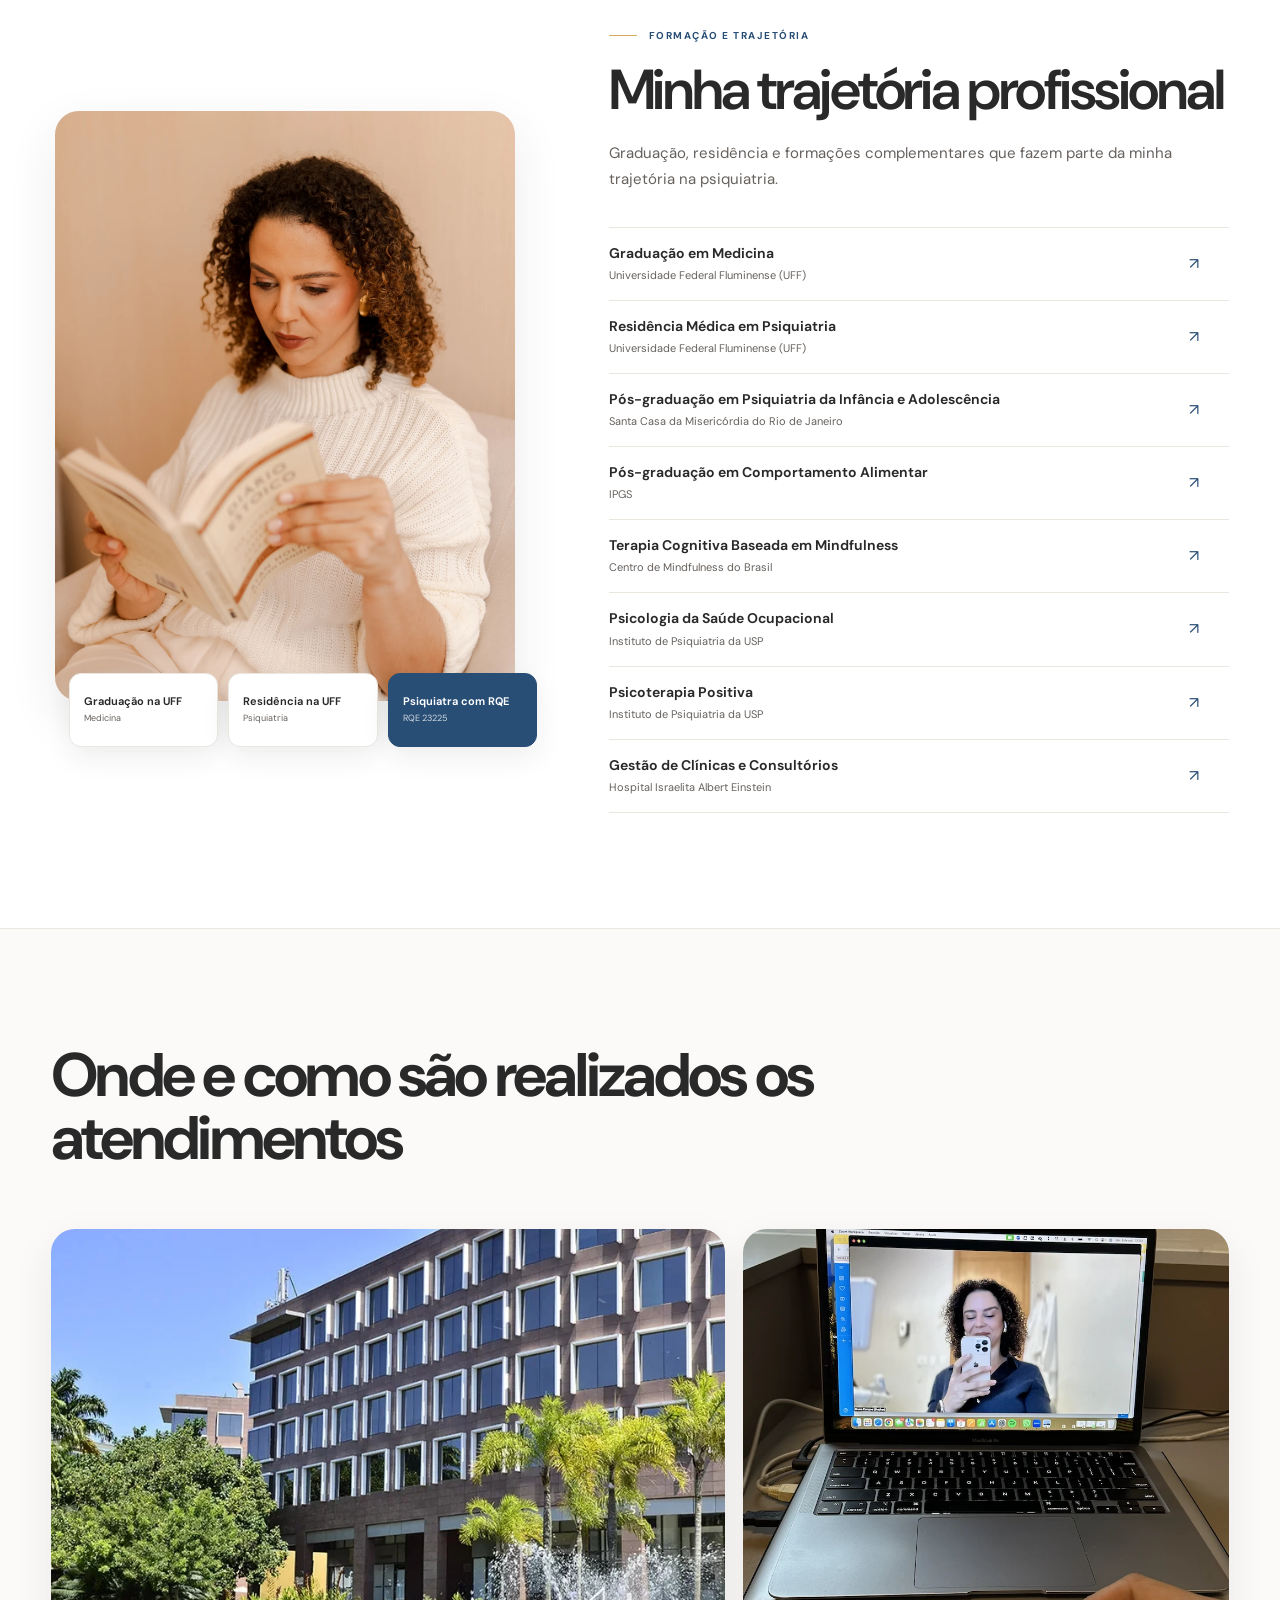
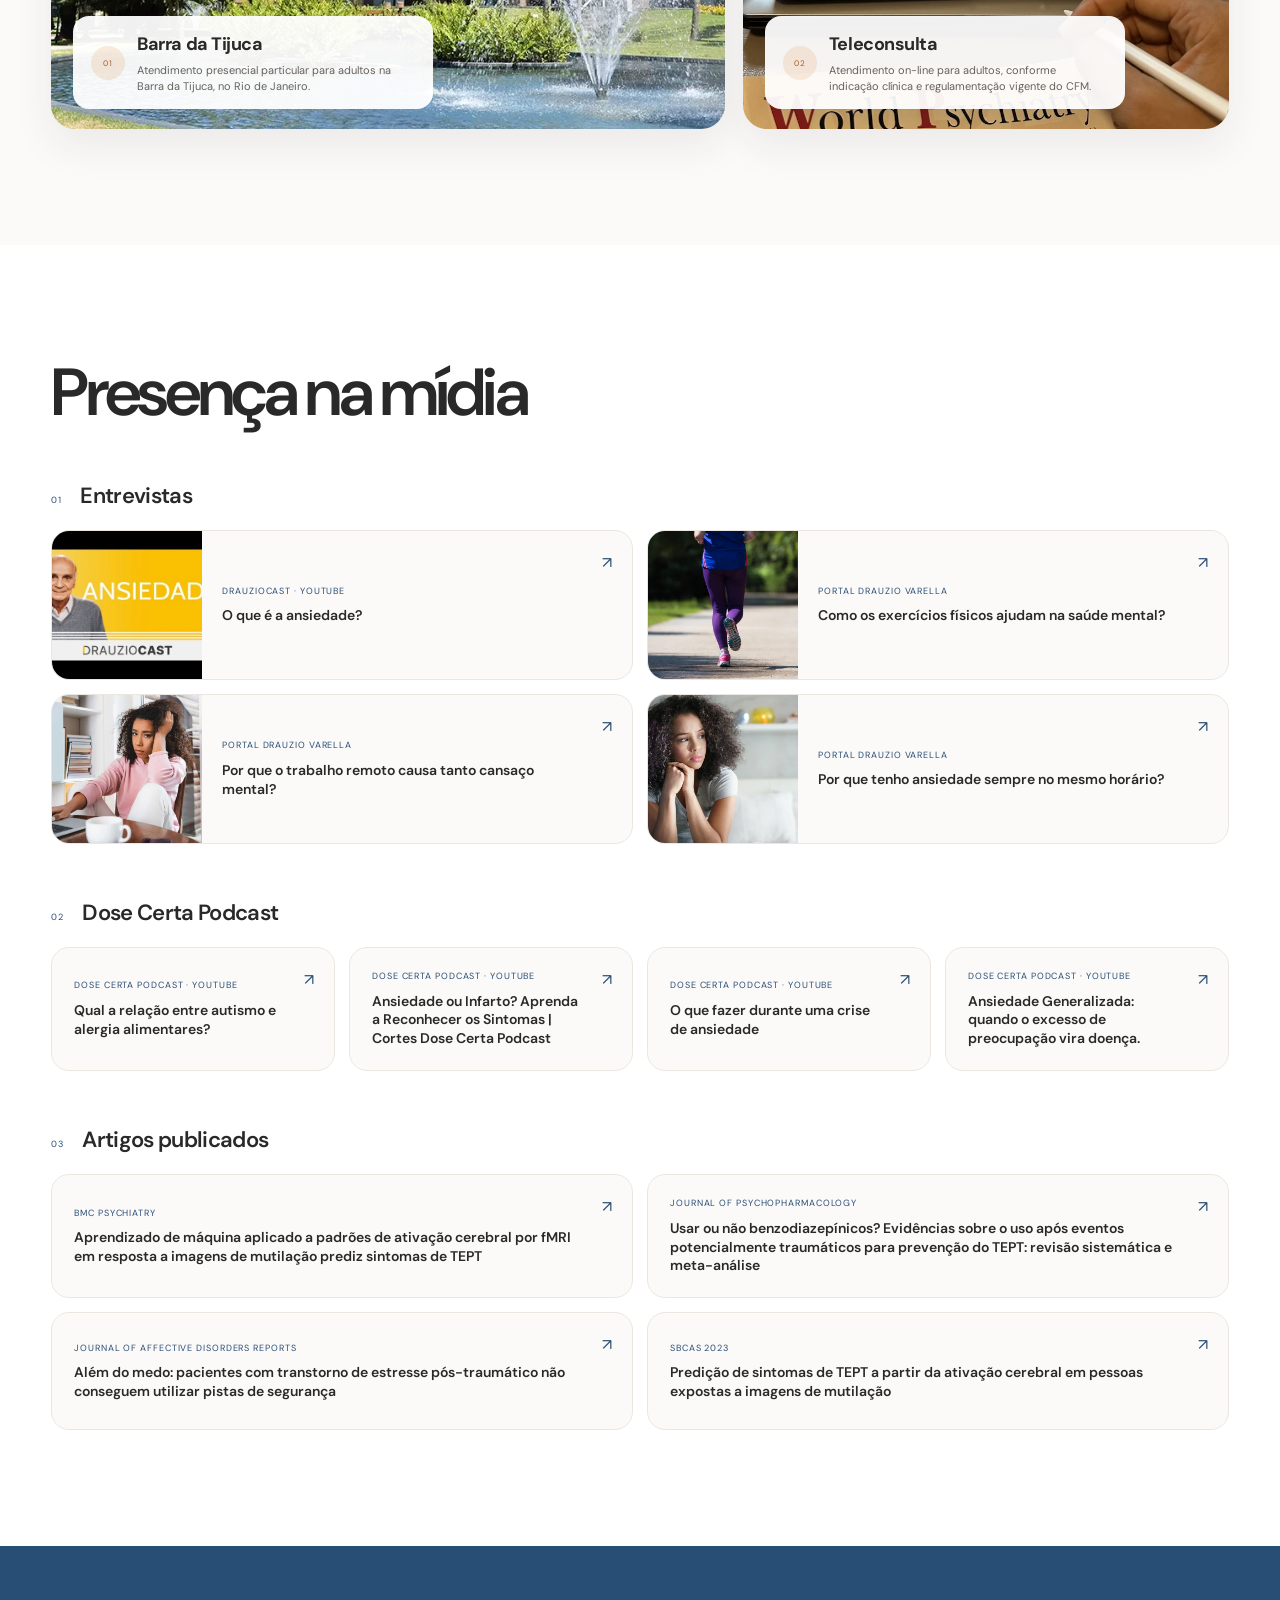
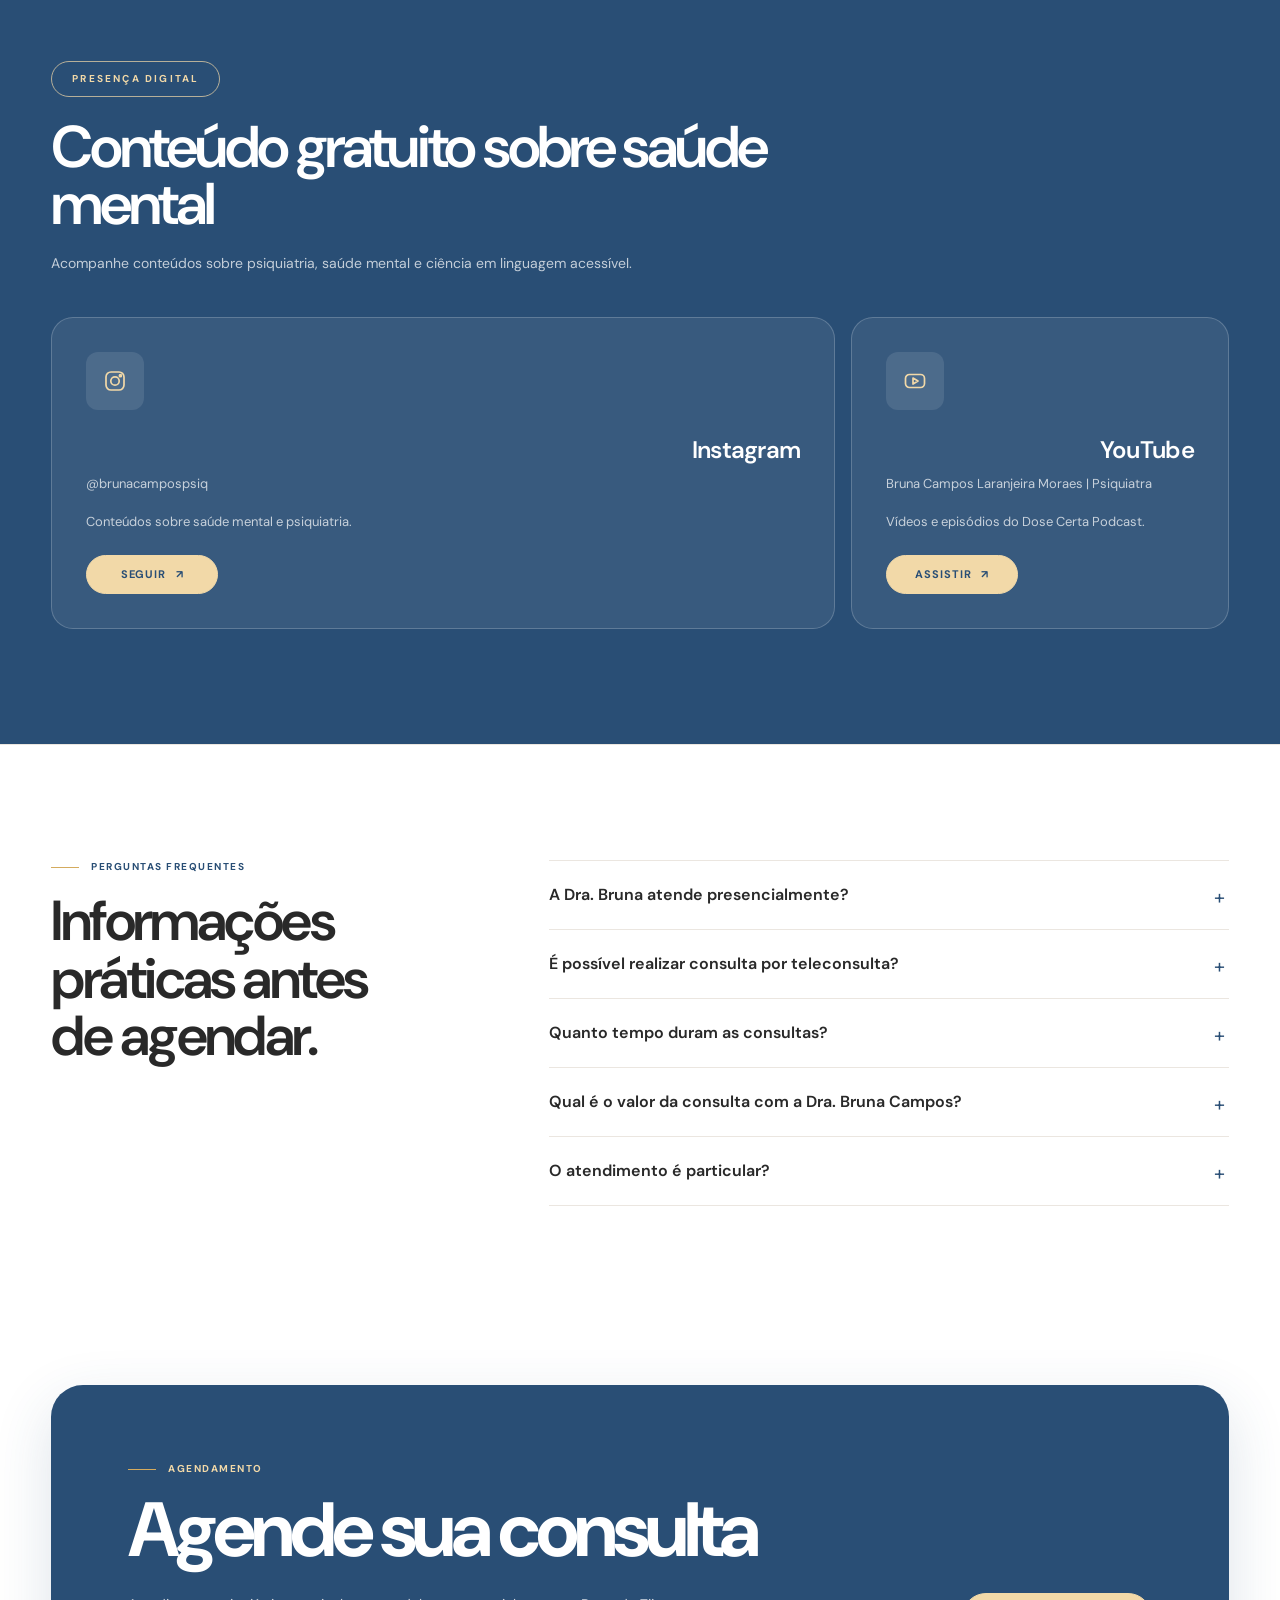
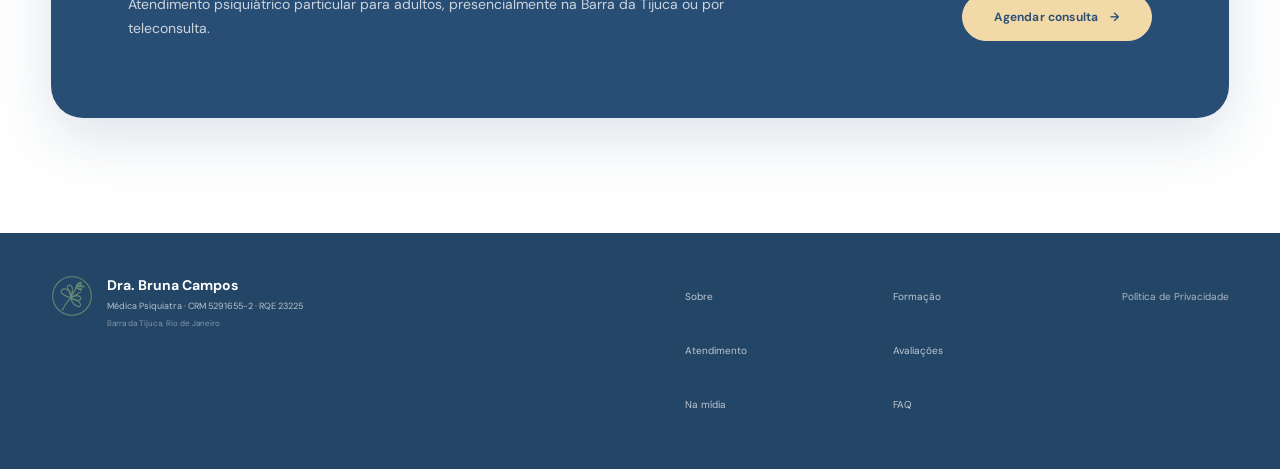
==== commit 1055252e: "Ativa configuração de produção" ====
--- a/index.html
+++ b/index.html
@@ -6,7 +6,6 @@
 <meta content="width=device-width, initial-scale=1" name="viewport"/>
 <title>Dra. Bruna Campos | Psiquiatra na Barra da Tijuca</title>
 <meta content="Atendimento psiquiátrico particular para adultos na Barra da Tijuca e por teleconsulta, com foco em ansiedade, depressão e TDAH em adultos." name="description"/>
-<meta content="noindex,nofollow" name="robots"/>
 <link href="https://www.brunacampospsiq.com/" rel="canonical"/>
 <meta content="website" property="og:type"/>
 <meta content="Dra. Bruna Campos | Psiquiatra na Barra da Tijuca" property="og:title"/>
@@ -456,7 +455,6 @@
 </nav>
 <div class="footer-meta">
 <a class="footer-privacy-pending" href="/politica-de-privacidade/">Política de Privacidade</a>
-<span>Site em revisão. Não publicar nem indexar.</span>
 </div>
 </div>
 </footer><a aria-label="Agendar consulta pelo WhatsApp" class="floating-whatsapp" href="https://wa.me/5521999131898?text=Ol%C3%A1%2C%20gostaria%20de%20informa%C3%A7%C3%B5es%20sobre%20agendamento%20de%20consulta%20com%20a%20Dra.%20Bruna%20Campos." rel="noopener noreferrer" target="_blank" title="Agendar consulta pelo WhatsApp"><svg aria-hidden="true" viewbox="0 0 24 24"><path d="M20.5 3.5A11.75 11.75 0 0 0 2.02 17.67L.5 23.5l5.98-1.47A11.76 11.76 0 0 0 20.5 3.5Zm-8.3 17.9a9.7 9.7 0 0 1-4.94-1.36l-.35-.2-3.55.87.94-3.46-.23-.36a9.68 9.68 0 1 1 8.13 4.51Zm5.3-7.23c-.29-.15-1.72-.85-1.99-.95-.27-.1-.47-.15-.67.15-.2.29-.77.95-.94 1.14-.17.2-.35.22-.64.07-.29-.14-1.23-.45-2.34-1.45a8.8 8.8 0 0 1-1.62-2.02c-.17-.29-.02-.45.13-.59.13-.13.29-.34.44-.51.15-.17.2-.29.29-.49.1-.19.05-.36-.02-.51-.08-.15-.67-1.6-.92-2.2-.24-.58-.49-.5-.67-.51h-.57c-.2 0-.52.07-.79.36-.27.29-1.04 1.02-1.04 2.48s1.07 2.87 1.22 3.07c.15.19 2.1 3.2 5.08 4.48.71.3 1.26.49 1.69.63.71.23 1.36.19 1.87.12.57-.08 1.72-.7 1.96-1.38.25-.68.25-1.26.17-1.38-.07-.12-.27-.19-.56-.34Z"></path></svg><span>Agendar</span></a>
